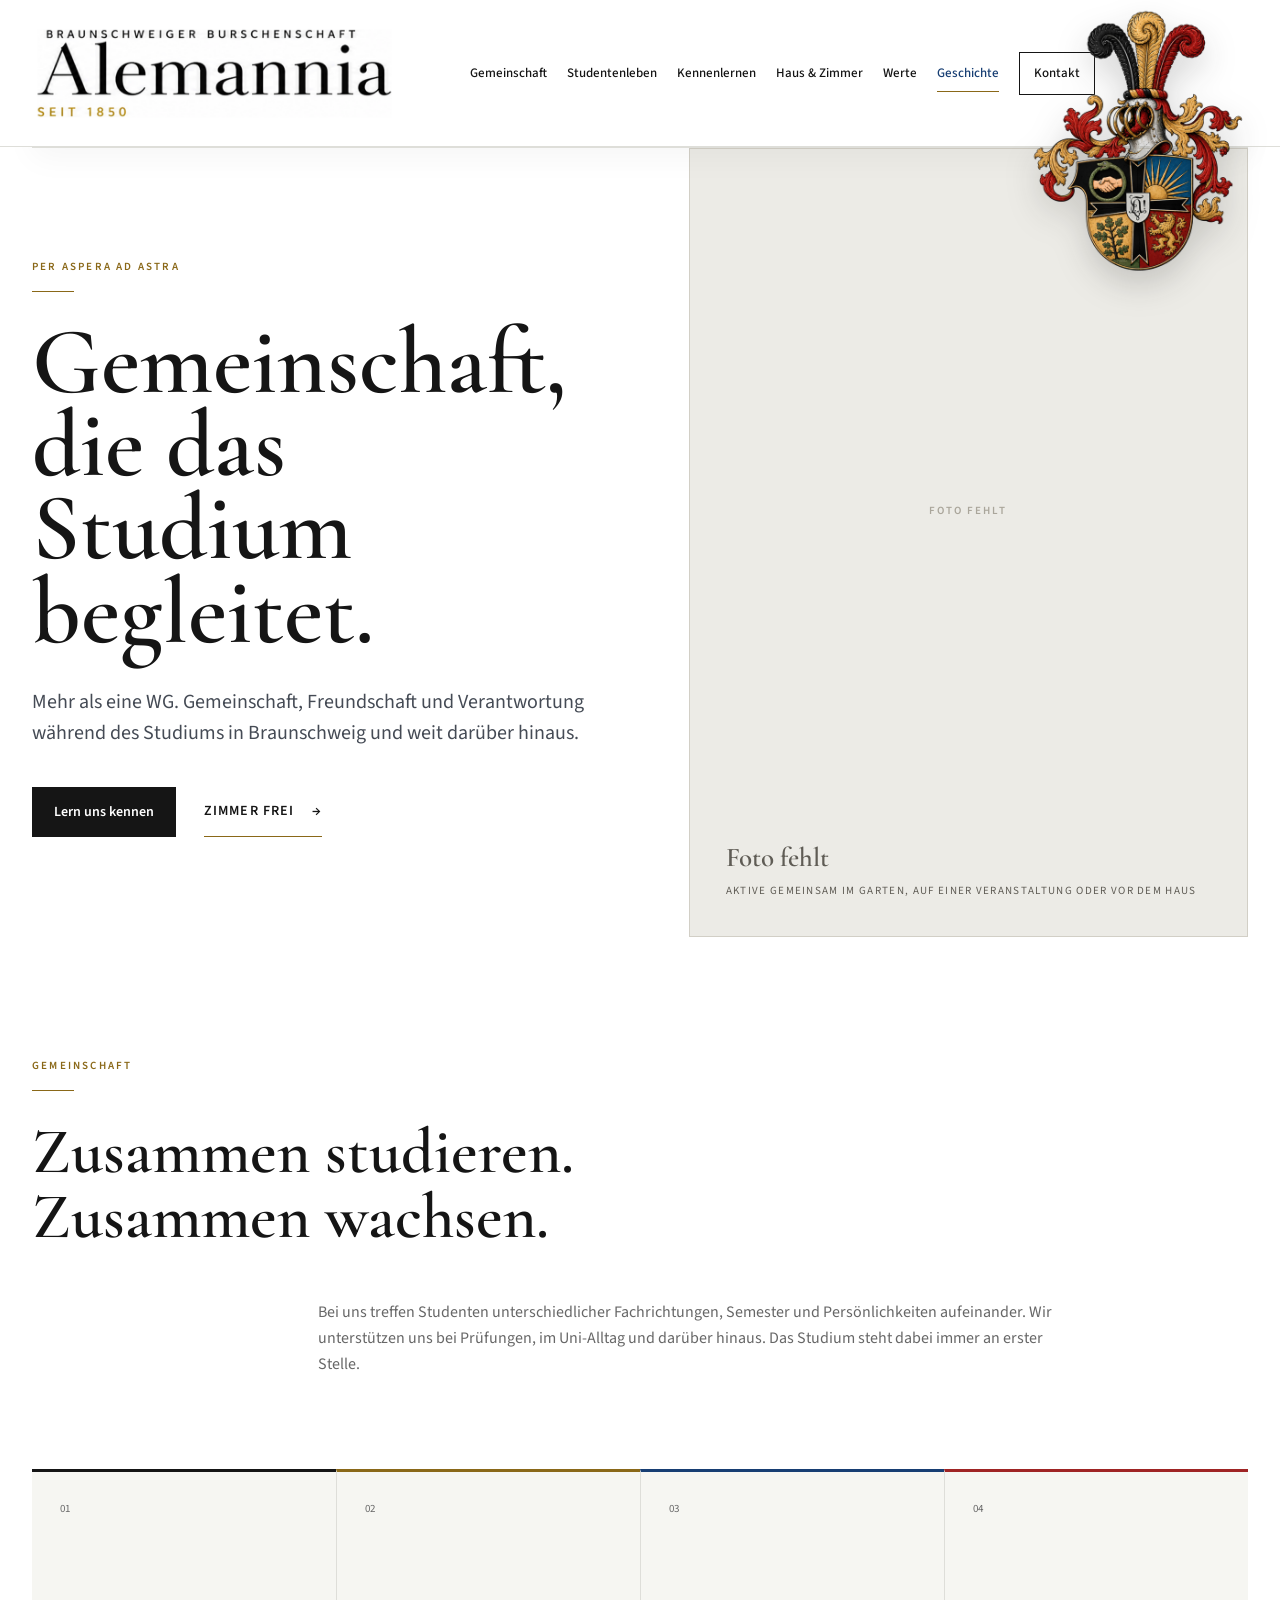
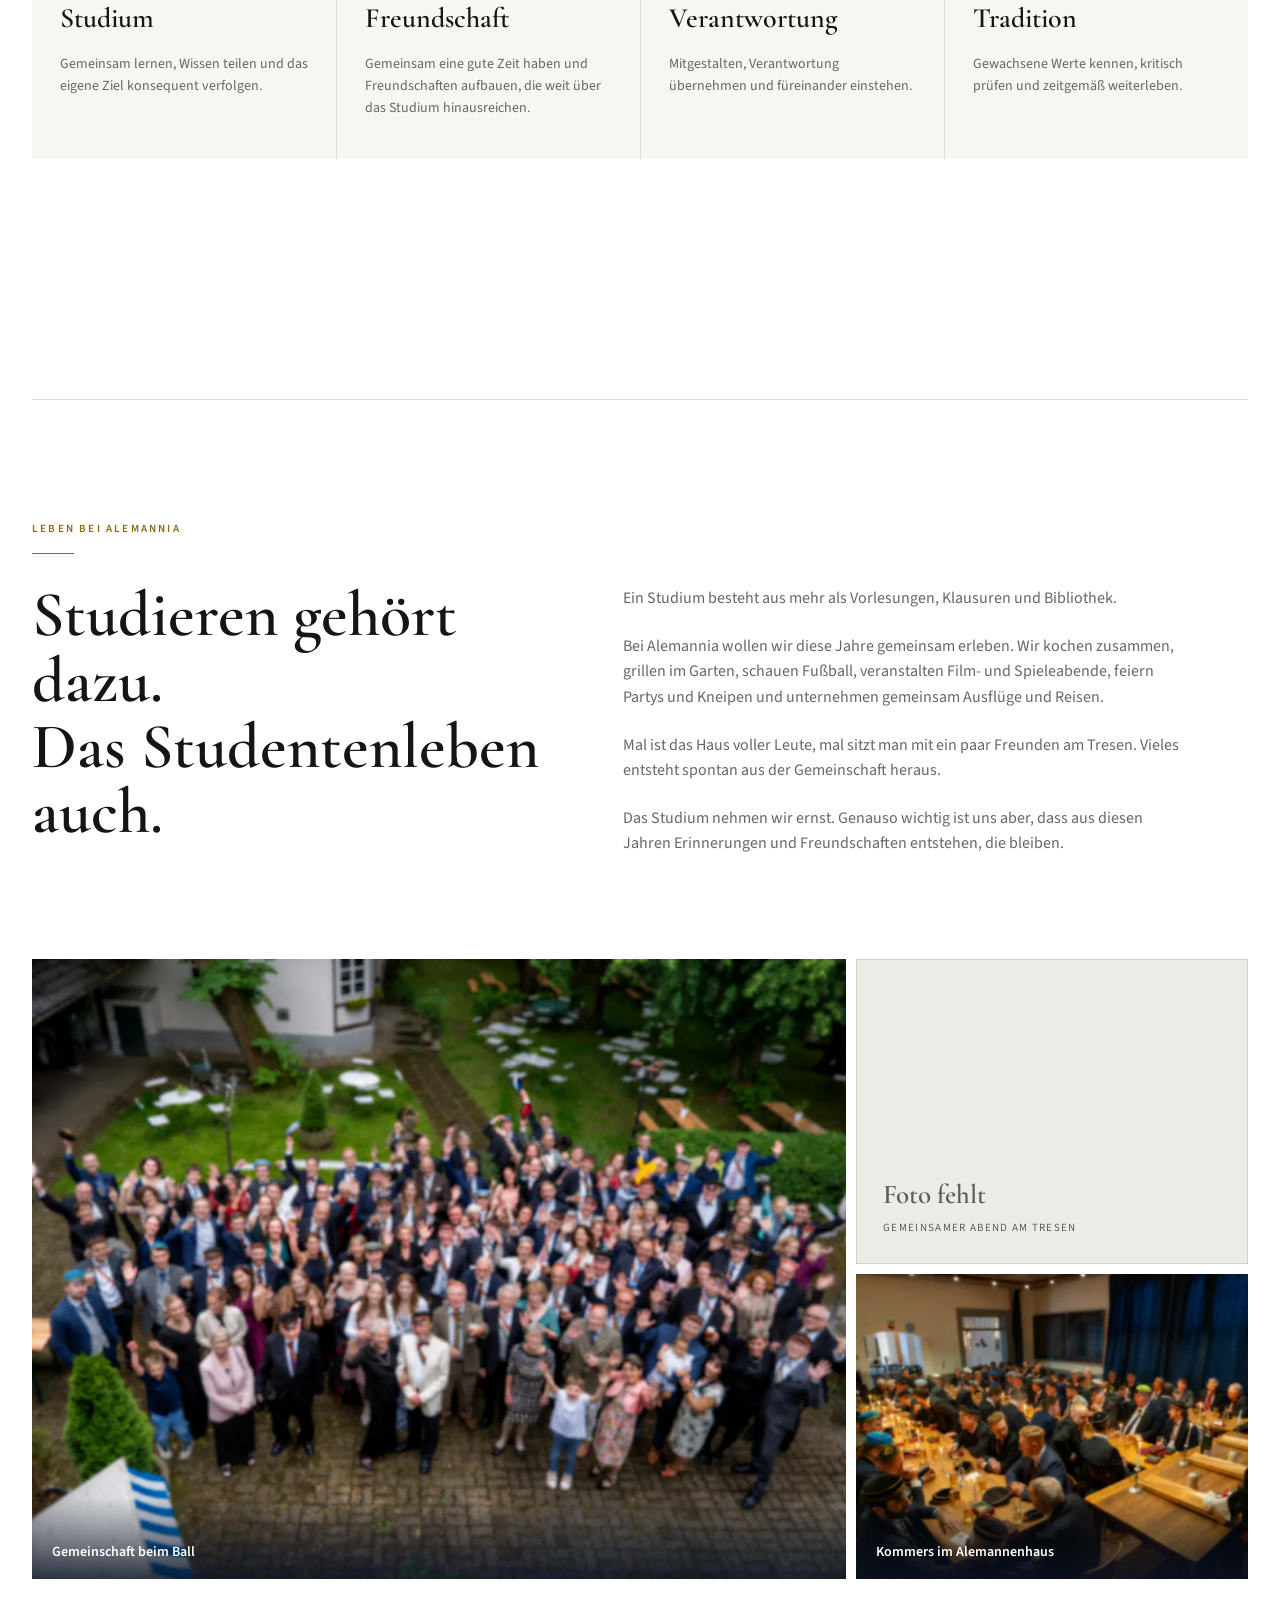
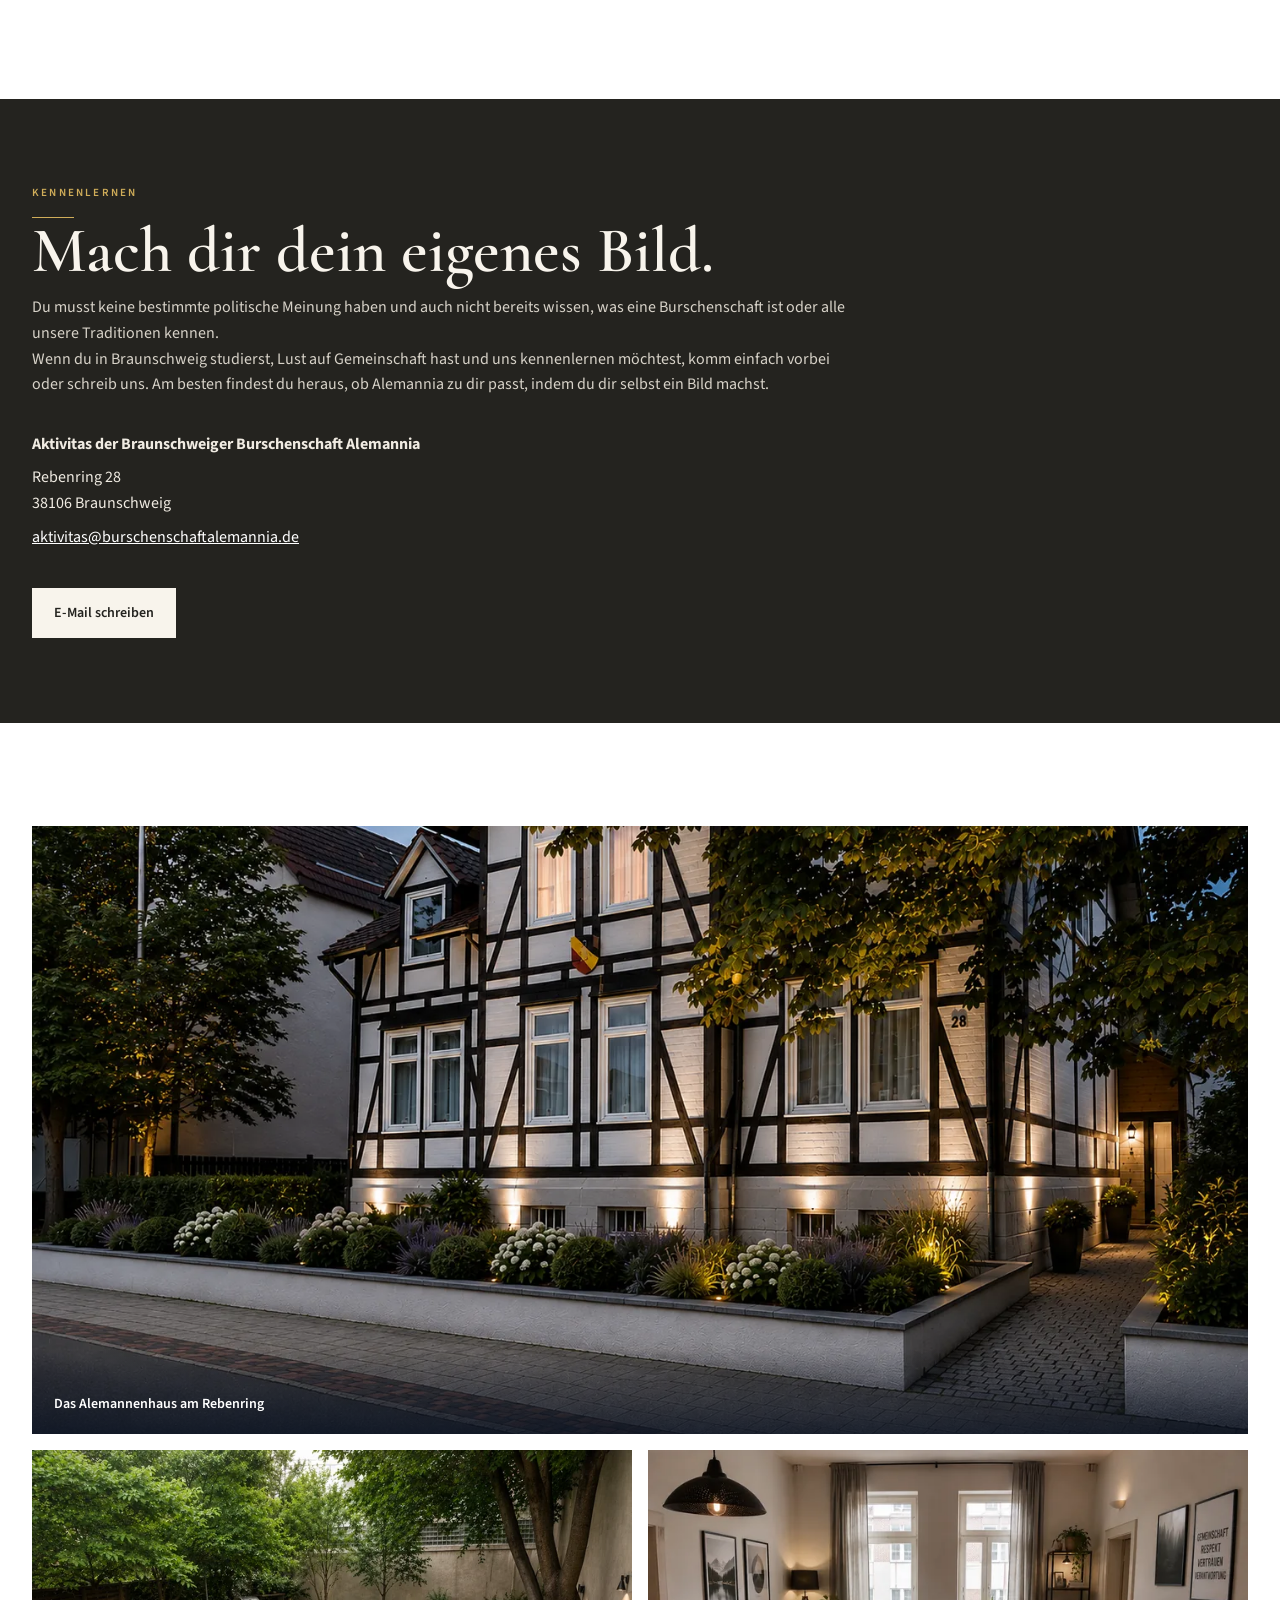
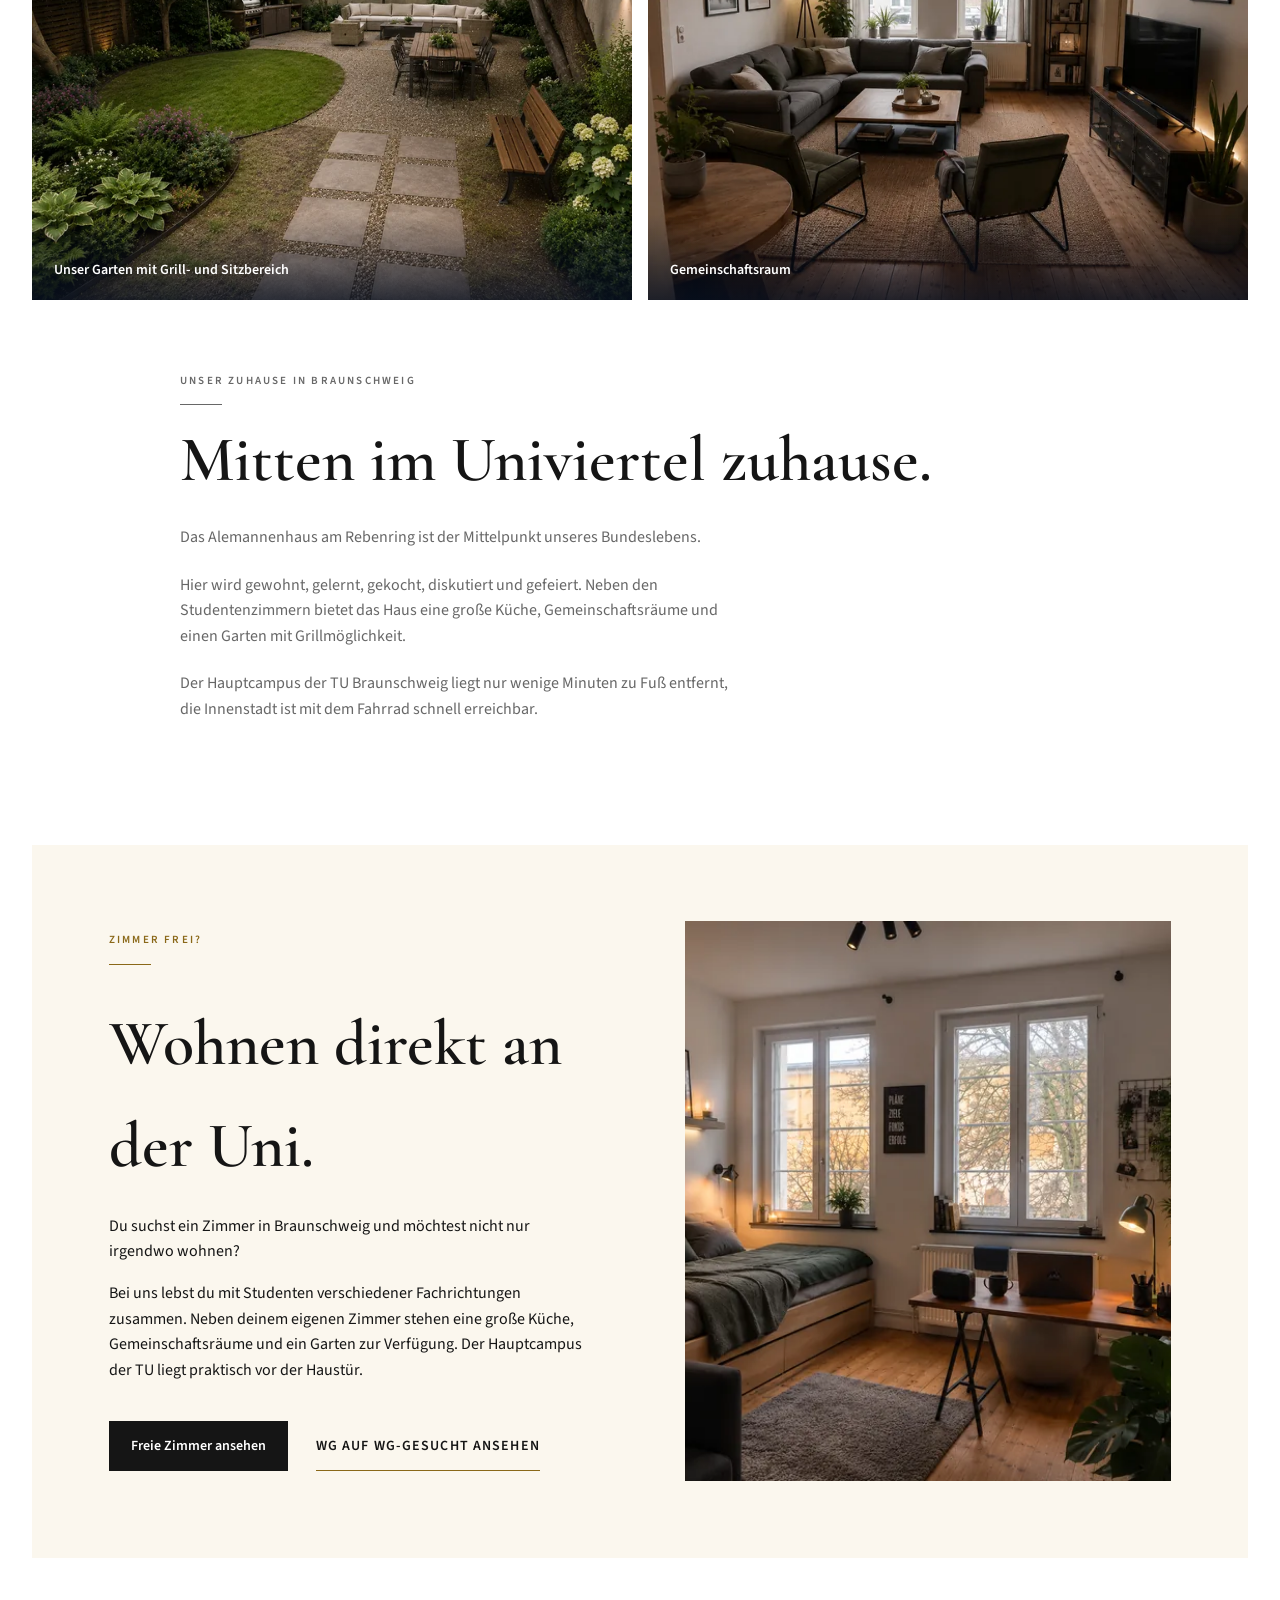
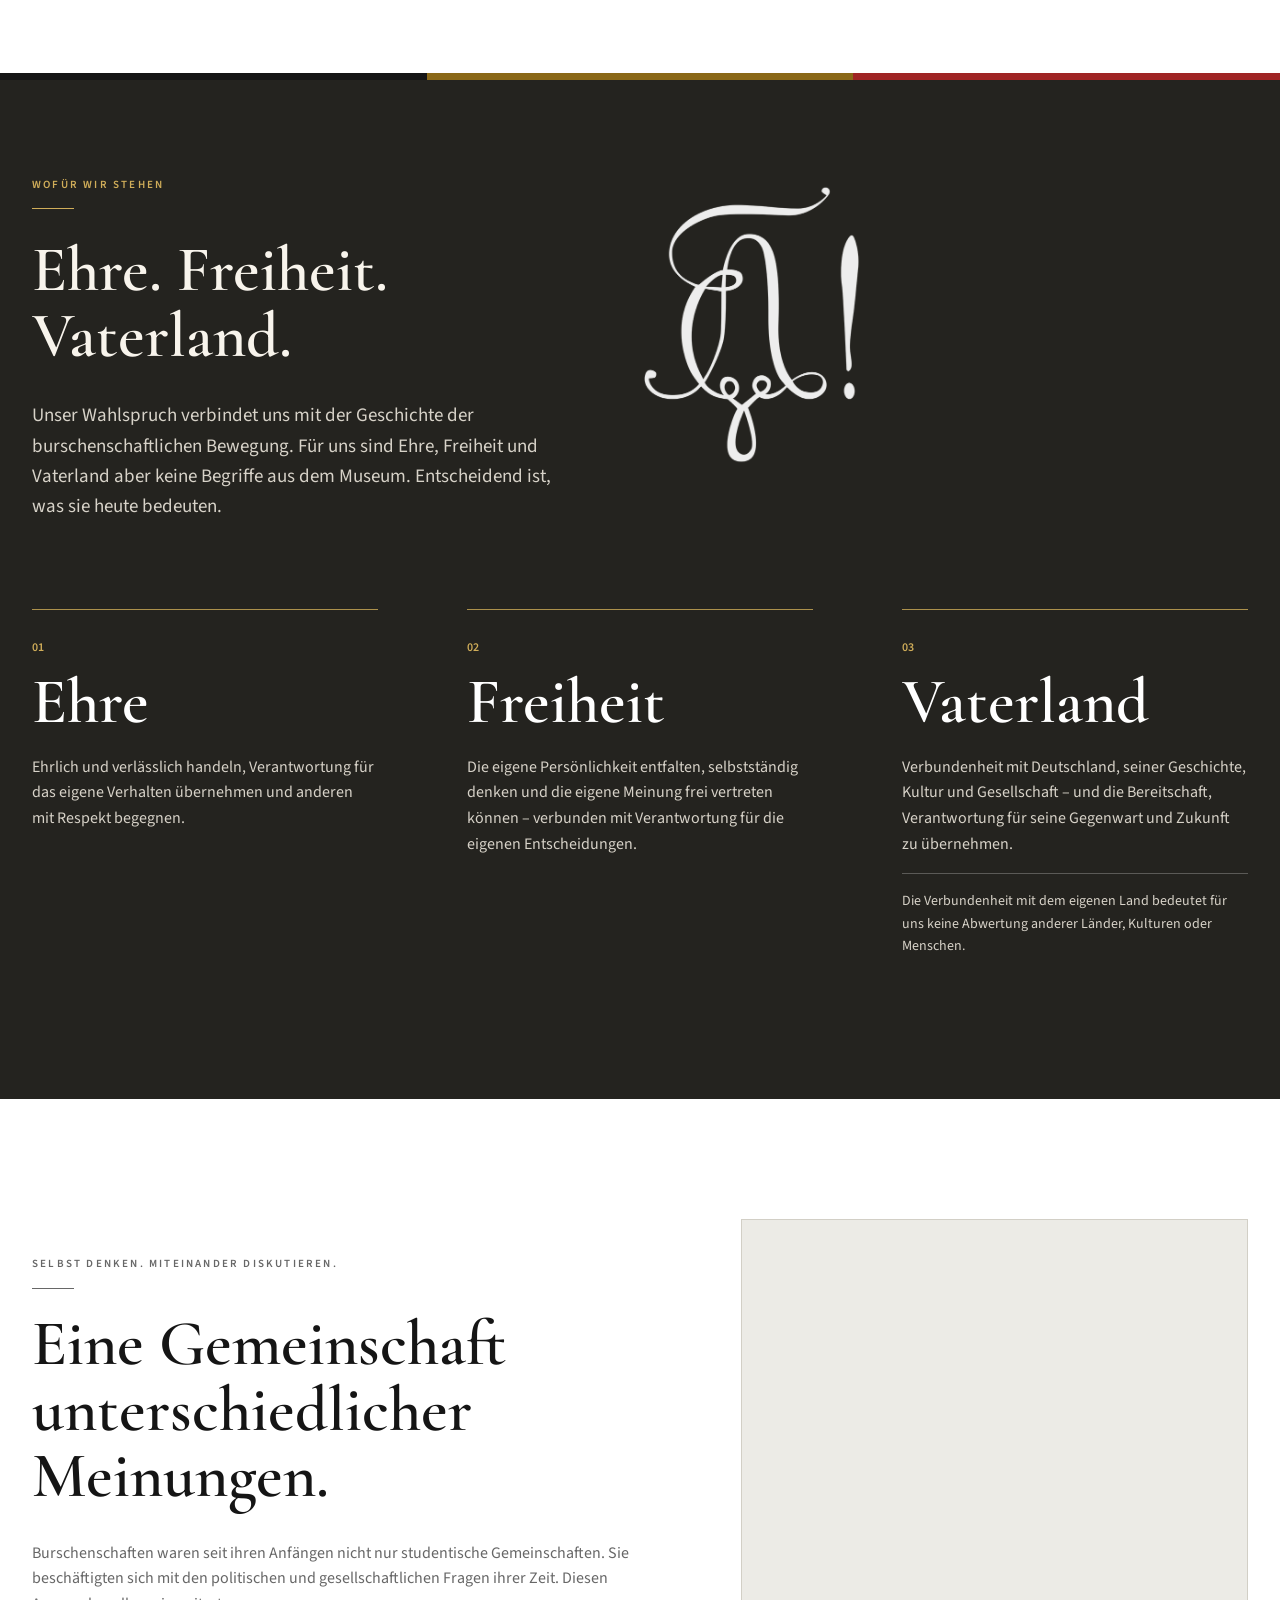
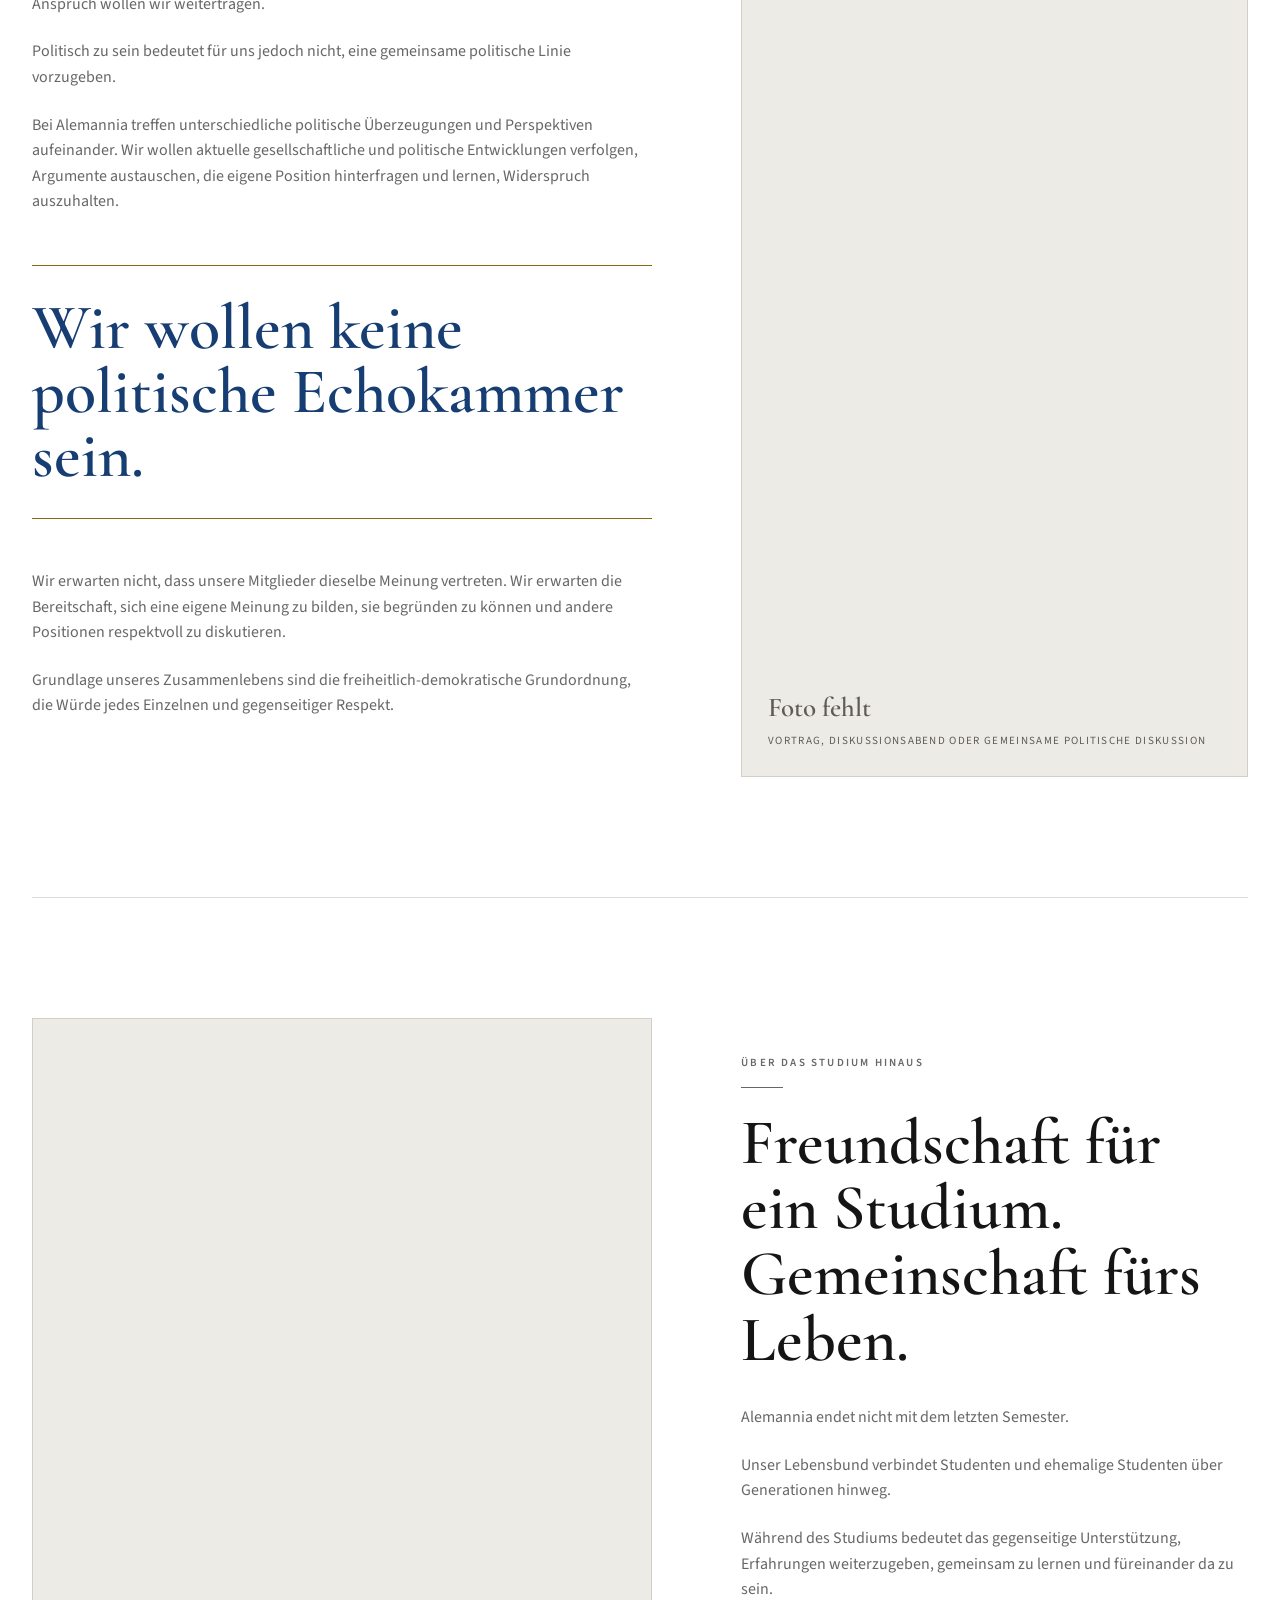
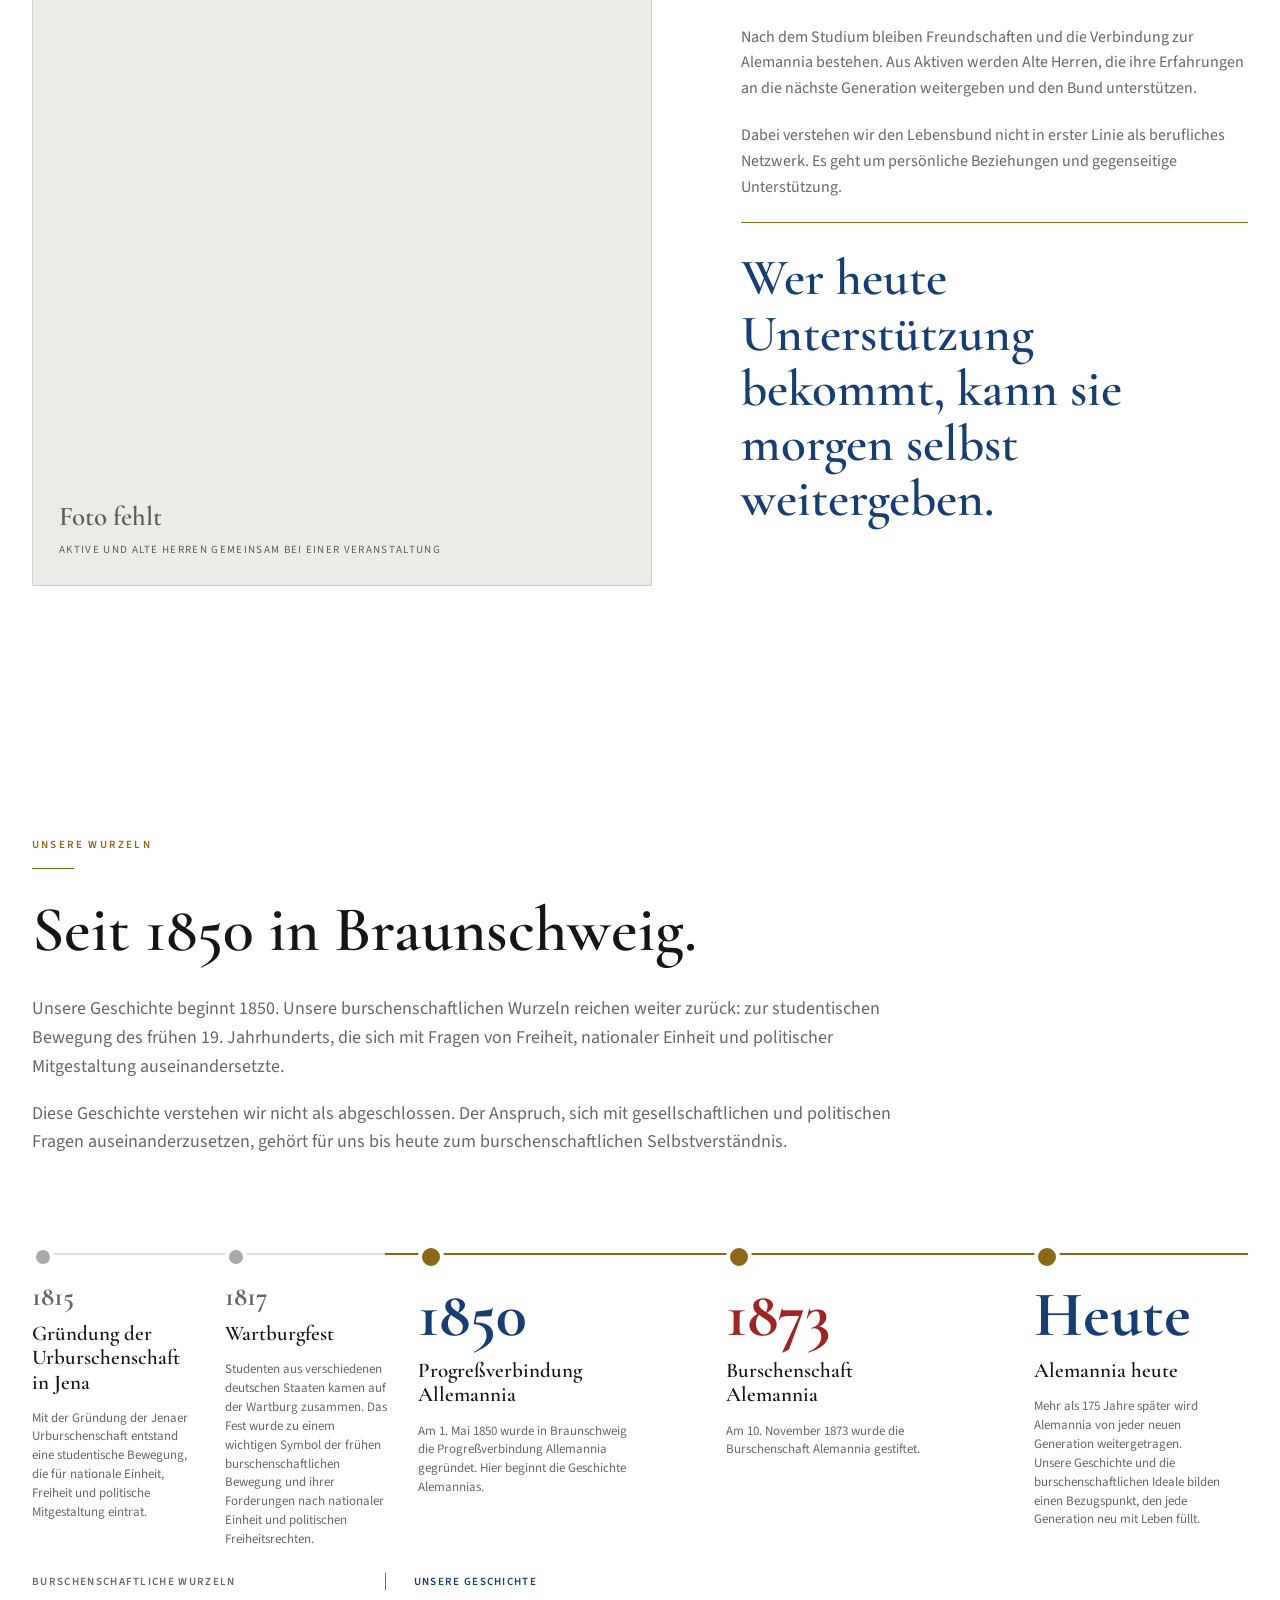
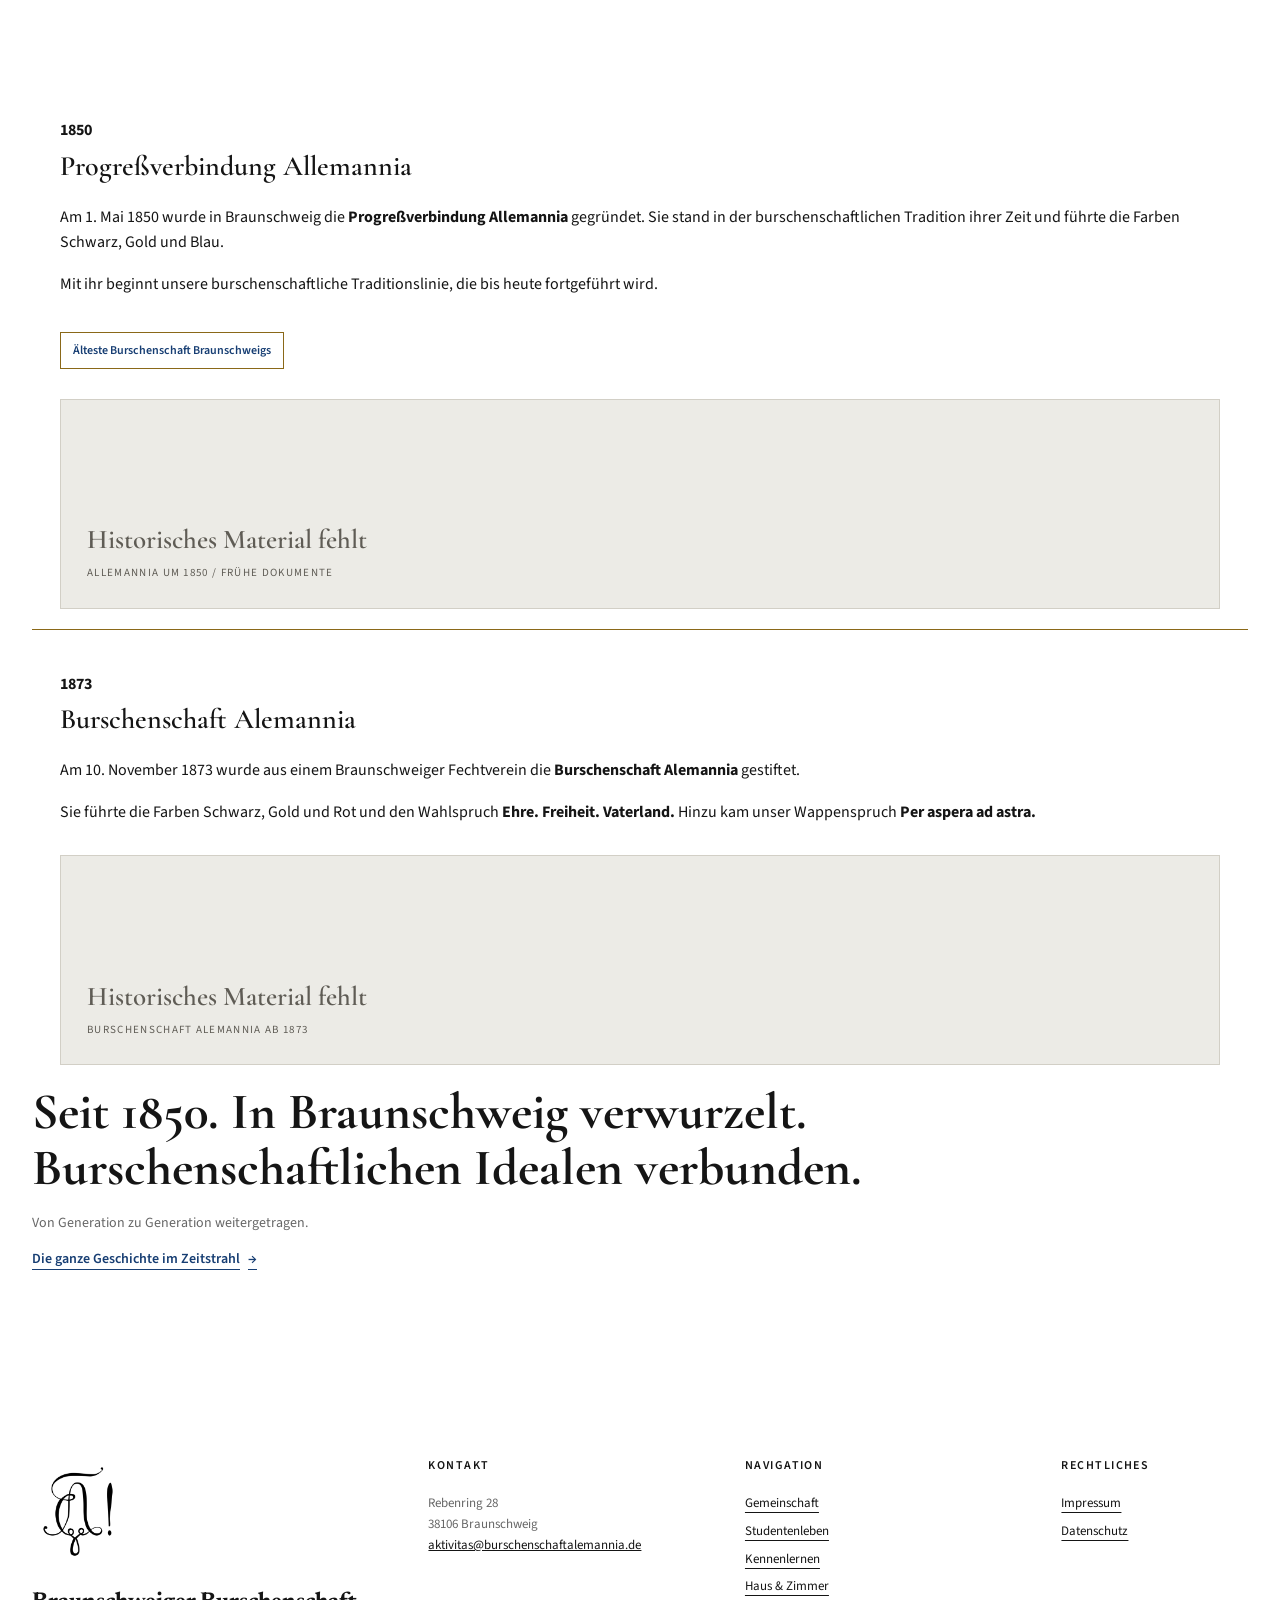
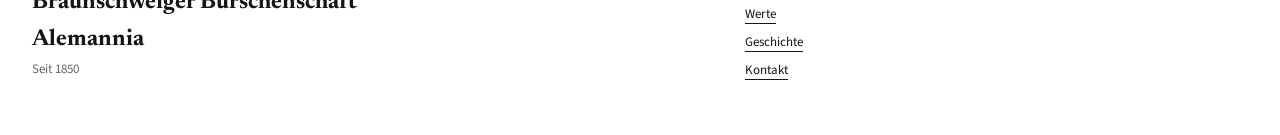
==== index.html @ 8b9e6618 "Move mobile menu clear of crest" ====
<!doctype html>
<html lang="de">
<head>
  <meta charset="UTF-8">
  <meta name="viewport" content="width=device-width, initial-scale=1.0">
  <meta name="description" content="Braunschweiger Burschenschaft Alemannia: Gemeinschaft, Studium und Tradition seit 1850.">
  <title>Braunschweiger Burschenschaft Alemannia</title>
  <link rel="icon" type="image/png" sizes="64x64" href="favicon.png">
  <link rel="apple-touch-icon" sizes="180x180" href="apple-touch-icon.png">
  <link rel="preconnect" href="https://fonts.googleapis.com">
  <link rel="preconnect" href="https://fonts.gstatic.com" crossorigin>
  <link href="https://fonts.googleapis.com/css2?family=Cormorant+Garamond:wght@500;600&family=Newsreader:opsz,wght@6..72,500;6..72,600&family=Source+Sans+3:wght@400;500;600&display=swap" rel="stylesheet">
  <link rel="stylesheet" href="styles.css?v=20260827-4">
  <style>
    .brand { display: block; width: 365px; }
    .brand-wordmark { width: 100%; height: auto; }
    .header-crest { width: 220.8px; height: 268.8px; }
    .community-section .lead-columns { grid-template-columns: minmax(0, 760px); }
    .photo-grid { grid-template-rows: repeat(2, 305px); gap: 10px; }
    .photo-grid .media-large { min-height: 620px; }
    .photo-grid > :not(.media-large) { min-height: 305px; }
    .values-section { position: relative; padding-block: clamp(88px, 8vw, 126px) clamp(84px, 10vw, 150px); color: #f8f4ec; background: var(--charcoal); border-top: 0; }
    .values-section::before { position: absolute; top: 0; right: 0; left: 0; height: 7px; background: linear-gradient(90deg, var(--ink) 0 33.333%, var(--gold) 33.333% 66.666%, var(--red) 66.666% 100%); content: ""; }
    .values-section .section-heading { position: relative; padding-right: min(32vw, 350px); }
    .values-section .eyebrow, .values-section .value-columns span { color: #d0ad59; }
    .values-section .section-intro, .values-section .value-columns p { color: var(--warm-muted); }
    .values-zirkel { position: absolute; top: -24px; right: 18px; width: min(25vw, 285px); height: auto; max-height: none; object-fit: contain; filter: invert(1); opacity: .92; }
    .value-columns { gap: clamp(50px, 7vw, 96px); margin-top: 86px; }
    .value-columns article { padding-top: 28px; border-top: 1px solid rgba(211, 176, 89, .78); }
    .value-columns span { display: block; margin-bottom: 15px; color: var(--gold); font-size: 12px; font-weight: 600; }
    .value-columns h3 { margin-bottom: 22px; color: #fff; font-size: clamp(46px, 5vw, 70px); line-height: .95; }
    .values-section .fine-print { border-top-color: rgba(255, 255, 255, .25); }
    .discussion-section, .bond-section { align-items: stretch; gap: clamp(48px, 7vw, 100px); }
    .discussion-section .split-copy, .bond-section .split-copy { padding-block: 36px; }
    .discussion-section blockquote { margin: 50px 0; padding: 30px 0; border-block: 1px solid var(--gold); color: var(--blue); font-family: "Cormorant Garamond", serif; font-size: clamp(44px, 5vw, 72px); font-weight: 600; line-height: 1; }
    .discussion-section .portrait-media, .bond-section .portrait-media { min-height: 760px; }
    .highlight-line { margin-top: 42px; padding-top: 28px; border-top: 1px solid var(--gold); color: var(--blue) !important; font-family: "Cormorant Garamond", serif; font-size: clamp(34px, 4vw, 52px); font-weight: 600; line-height: 1.08; }
    .history-section { display: block; }
    .history-intro { max-width: 860px; color: var(--muted); font-size: 18px; }
    .history-milestones { position: relative; display: grid; grid-template-columns: .72fr .72fr 1.15fr 1.15fr .8fr; margin: 84px 0 70px; padding: 0; list-style: none; }
    .history-milestones::before { position: absolute; top: 12px; right: 0; left: 0; height: 2px; background: linear-gradient(90deg, var(--line) 0 29%, var(--gold) 29% 100%); content: ""; }
    .history-milestones li { position: relative; padding: 42px 28px 0 0; }
    .history-milestones li::before { position: absolute; z-index: 1; top: 5px; left: 0; width: 14px; height: 14px; border: 4px solid var(--paper); border-radius: 50%; background: #aaa; content: ""; }
    .history-milestones li:nth-child(n+3)::before { top: 3px; width: 18px; height: 18px; background: var(--gold); }
    .history-milestones strong, .history-milestones span, .history-milestones small { display: block; }
    .history-milestones strong { color: var(--muted); font-family: "Cormorant Garamond", serif; font-size: 27px; line-height: 1; }
    .history-milestones li:nth-child(n+3) strong { color: var(--blue); font-size: clamp(44px, 5vw, 64px); }
    .history-milestones li:nth-child(4) strong { color: var(--red); }
    .history-milestones span { max-width: 210px; margin-top: 12px; font-family: "Cormorant Garamond", serif; font-size: 21px; font-weight: 600; line-height: 1.15; }
    .history-milestones small { max-width: 210px; margin-top: 14px; color: var(--muted); font-size: 13px; line-height: 1.45; }
    .history-era-labels { display: grid; grid-template-columns: 29% 71%; margin: -46px 0 86px; color: var(--muted); font-size: 11px; font-weight: 600; letter-spacing: .12em; text-transform: uppercase; }
    .history-era-labels span:last-child { padding-left: 28px; color: var(--blue); border-left: 1px solid var(--gold); }
    .history-pair { grid-template-columns: minmax(0, 1fr); gap: 90px; margin-top: 34px; background: transparent; border: 0; }
    .history-pair article { padding: 42px 28px 20px; background: transparent; }
    .history-pair article + article { border-top: 1px solid var(--gold); }
    .history-badge { display: inline-block; margin: 18px 0 0; padding: 8px 12px; color: var(--blue); border: 1px solid var(--gold); font-size: 12px; font-weight: 600; }
    .history-closing strong, .history-closing small { display: block; }
    .history-closing strong { max-width: 980px; font-family: "Cormorant Garamond", serif; font-size: clamp(34px, 4vw, 56px); line-height: 1.08; }
    .history-closing small { margin-top: 16px; color: var(--muted); font-size: 14px; }
    .house-section { display: block; padding: clamp(64px, 8vw, 120px) max(32px, calc((100% - 1240px) / 2)) clamp(96px, 9vw, 140px); background: var(--paper); }
    .house-gallery { display: grid; grid-template-columns: repeat(2, minmax(0, 1fr)); gap: 16px; max-width: 1240px; margin: 0 auto 72px; }
    .house-photo { position: relative; aspect-ratio: 4 / 3; overflow: hidden; background: var(--charcoal); }
    .house-photo:first-child { grid-column: 1 / -1; aspect-ratio: 2 / 1; }
    .house-photo img { position: absolute; inset: 0; width: 100%; height: 100%; object-fit: cover; object-position: center; transition: transform .6s ease; }
    .house-photo:hover img { transform: scale(1.02); }
    .house-photo figcaption { position: absolute; right: 0; bottom: 0; left: 0; padding: 44px 22px 18px; background: linear-gradient(transparent, rgba(9, 18, 34, .78)); color: #fff; font-family: "Source Sans 3", sans-serif; font-size: 14px; font-weight: 600; }
    .house-copy { max-width: 920px; margin: 0 auto; padding: 0; }
    .room-offer { display: grid; grid-template-columns: 1fr 1fr; gap: clamp(42px, 7vw, 96px); align-items: center; max-width: 1240px; margin: 100px auto 0; padding: clamp(38px, 6vw, 80px); background: #fbf7ee; }
    .room-offer-copy h3 { font-size: clamp(46px, 5vw, 70px); }
    .room-offer-photo { position: relative; min-height: 560px; overflow: hidden; }
    .room-offer-photo img { position: absolute; inset: 0; width: 100%; height: 100%; object-fit: cover; }
    .event-photo { position: relative; min-height: 280px; overflow: hidden; background: var(--charcoal); }
    .event-photo img { position: absolute; inset: 0; width: 100%; height: 100%; object-fit: cover; object-position: center; }
    .event-photo figcaption { position: absolute; right: 0; bottom: 0; left: 0; padding: 44px 20px 16px; background: linear-gradient(transparent, rgba(9, 18, 34, .82)); color: #fff; font-size: 14px; font-weight: 600; }
    .contact-section { grid-template-columns: minmax(0, 820px); }
    .footer-brand img { width: 92px; height: auto; margin-bottom: 18px; object-fit: contain; }
    @media (min-width: 901px) {
      .photo-grid > * { min-height: 0; }
    }
    @media (min-width: 1081px) {
      body { padding-top: 148px; }
      main > section { scroll-margin-top: 168px; }
      .site-header { grid-template-columns: minmax(390px, .9fr) auto 228px; gap: 48px; min-height: 148px; }
      #navigation { gap: 20px; }
      #navigation a { font-size: 13px; }
      #navigation .nav-contact { padding-inline: 14px; }
      .brand { padding-block: 18px; }
      .hero { min-height: min(790px, calc(100vh - 148px)); }
    }
    @media (max-width: 1080px) {
      .brand { width: 290px; }
      .header-crest { width: 177.6px; height: 216px; }
      #navigation { gap: 12px; }
      #navigation a { font-size: 11px; }
      #navigation .nav-contact { padding-inline: 8px; }
    }
    @media (max-width: 900px) {
      .brand { width: 190px; }
      .header-crest { width: 115.2px; height: 148.8px; }
      .values-section .section-heading { padding-right: 0; }
      .values-zirkel { position: static; width: min(70vw, 300px); height: auto; margin: 50px auto 0; }
      .value-columns { gap: 44px; margin-top: 66px; }
      .discussion-section .portrait-media, .bond-section .portrait-media { min-height: 520px; }
      .history-milestones { grid-template-columns: 1fr; gap: 0; margin-block: 56px 28px; padding-left: 30px; }
      .history-milestones::before { top: 0; right: auto; bottom: 0; left: 7px; width: 2px; height: auto; background: linear-gradient(var(--line) 0 37%, var(--gold) 37% 100%); }
      .history-milestones li { padding: 0 0 42px 20px; }
      .history-milestones li::before, .history-milestones li:nth-child(n+3)::before { top: 5px; left: -30px; }
      .history-milestones li:nth-child(n+3) strong { font-size: 48px; }
      .history-milestones span, .history-milestones small { max-width: 560px; }
      .history-era-labels { display: none; }
      .history-closing { min-width: 0; overflow-wrap: anywhere; }
      .history-pair { gap: 64px; }
      .house-section { padding-inline: 18px; }
      .house-gallery { margin-bottom: 56px; }
      .room-offer { grid-template-columns: 1fr; }
      .room-offer-photo { min-height: 460px; }
    }
    @media (max-width: 600px) {
      .brand { width: 170px; }
      .header-crest { width: 88.8px; height: 124.8px; }
      .house-section { width: 100%; padding-inline: 12px; }
      .house-gallery { grid-template-columns: 1fr; gap: 12px; }
      .house-photo, .house-photo:first-child { grid-column: auto; aspect-ratio: 4 / 3; }
      .photo-grid { grid-template-rows: none; }
      .photo-grid .media-large { min-height: 360px; }
      .room-offer { margin-top: 72px; padding: 30px 20px; }
      .room-offer-photo { min-height: 340px; }
    }
  </style>
  <script src="script.js?v=20260826-3" defer></script>
</head>
<body>
  <a class="skip-link" href="#main-content">Zum Inhalt springen</a>
  <header class="site-header">
    <a class="brand" href="#start" aria-label="Zur Startseite">
      <picture><source srcset="assets/wordmark-800.webp" type="image/webp"><img class="brand-wordmark" src="alemannia-wortmarke.png" width="1280" height="390" alt="Braunschweiger Burschenschaft Alemannia, seit 1850"></picture>
    </a>
    <button class="menu-button" type="button" aria-expanded="false" aria-controls="navigation">
      <span></span><span></span><span class="sr-only">Menü öffnen</span>
    </button>
    <nav id="navigation" aria-label="Hauptnavigation">
      <a href="#gemeinschaft">Gemeinschaft</a><a href="#leben">Studentenleben</a><a href="#kontakt">Kennenlernen</a><a href="#haus">Haus &amp; Zimmer</a><a href="#werte">Werte</a><a href="#geschichte">Geschichte</a><a class="nav-contact" href="#kontakt">Kontakt</a>
    </nav>
    <a class="header-crest" href="#geschichte" aria-label="Zur Geschichte der Alemannia"><picture><source srcset="assets/wappen-480.webp" type="image/webp"><img src="wappen-freigestellt.png" width="1174" height="1433" alt="Wappen der Braunschweiger Burschenschaft Alemannia"></picture></a>
  </header>

  <main id="main-content">
    <section class="hero" id="start" aria-labelledby="page-title">
      <div class="hero-copy">
        <p class="eyebrow">Per aspera ad astra</p>
        <h1 id="page-title">Gemeinschaft, die das Studium begleitet.</h1>
        <p class="hero-intro">Mehr als eine WG. Gemeinschaft, Freundschaft und Verantwortung während des Studiums in Braunschweig und weit darüber hinaus.</p>
        <div class="hero-actions">
          <a class="button button-primary" href="#kontakt">Lern uns kennen</a>
          <a class="button button-link" href="#haus">Zimmer frei <span aria-hidden="true">→</span></a>
        </div>
      </div>
      <figure class="media-placeholder hero-media" role="img" aria-label="Platzhalter für ein Foto mehrerer Aktiver"><span>Foto fehlt</span><small>Aktive gemeinsam im Garten, auf einer Veranstaltung oder vor dem Haus</small></figure>
    </section>

    <section class="section community-section" id="gemeinschaft" aria-labelledby="gemeinschaft-title">
      <div class="section-heading"><p class="eyebrow">Gemeinschaft</p><h2 id="gemeinschaft-title">Zusammen studieren.<br>Zusammen wachsen.</h2></div>
      <div class="lead-columns"><p>Bei uns treffen Studenten unterschiedlicher Fachrichtungen, Semester und Persönlichkeiten aufeinander. Wir unterstützen uns bei Prüfungen, im Uni-Alltag und darüber hinaus. Das Studium steht dabei immer an erster Stelle.</p></div>
      <div class="principles" role="list" aria-label="Was unsere Gemeinschaft ausmacht">
        <article role="listitem"><span>01</span><h3>Studium</h3><p>Gemeinsam lernen, Wissen teilen und das eigene Ziel konsequent verfolgen.</p></article>
        <article role="listitem"><span>02</span><h3>Freundschaft</h3><p>Gemeinsam eine gute Zeit haben und Freundschaften aufbauen, die weit über das Studium hinausreichen.</p></article>
        <article role="listitem"><span>03</span><h3>Verantwortung</h3><p>Mitgestalten, Verantwortung übernehmen und füreinander einstehen.</p></article>
        <article role="listitem"><span>04</span><h3>Tradition</h3><p>Gewachsene Werte kennen, kritisch prüfen und zeitgemäß weiterleben.</p></article>
      </div>
    </section>

    <section class="section life-section" id="leben" aria-labelledby="leben-title">
      <div class="section-heading"><p class="eyebrow">Leben bei Alemannia</p><h2 id="leben-title">Studieren gehört dazu.<br>Das Studentenleben auch.</h2></div>
      <div class="section-text"><p>Ein Studium besteht aus mehr als Vorlesungen, Klausuren und Bibliothek.</p><p>Bei Alemannia wollen wir diese Jahre gemeinsam erleben. Wir kochen zusammen, grillen im Garten, schauen Fußball, veranstalten Film- und Spieleabende, feiern Partys und Kneipen und unternehmen gemeinsam Ausflüge und Reisen.</p><p>Mal ist das Haus voller Leute, mal sitzt man mit ein paar Freunden am Tresen. Vieles entsteht spontan aus der Gemeinschaft heraus.</p><p>Das Studium nehmen wir ernst. Genauso wichtig ist uns aber, dass aus diesen Jahren Erinnerungen und Freundschaften entstehen, die bleiben.</p></div>
      <div class="photo-grid"><figure class="event-photo media-large"><picture><source srcset="assets/ball-720.webp 720w, assets/ball-1440.webp 1440w" sizes="(max-width: 900px) calc(100vw - 36px), 820px" type="image/webp"><img src="Ball.png" width="1536" height="1024" loading="lazy" decoding="async" alt="Festlich gekleidete Mitglieder, Familien und Gäste gemeinsam im Garten"></picture><figcaption>Gemeinschaft beim Ball</figcaption></figure><figure class="media-placeholder" role="img" aria-label="Platzhalter für einen gemeinsamen Abend am Tresen"><span>Foto fehlt</span><small>Gemeinsamer Abend am Tresen</small></figure><figure class="event-photo"><picture><source srcset="assets/kommerz-720.webp 720w, assets/kommerz-1440.webp 1440w" sizes="(max-width: 900px) calc(100vw - 36px), 400px" type="image/webp"><img src="Kommerz.png" width="1534" height="1025" loading="lazy" decoding="async" alt="Teilnehmer eines Kommerses an langen, festlich gedeckten Tafeln"></picture><figcaption>Kommers im Alemannenhaus</figcaption></figure></div>
    </section>

    <section class="section contact-section" id="kontakt" aria-labelledby="kontakt-title">
      <div class="contact-copy"><p class="eyebrow">Kennenlernen</p><h2 id="kontakt-title">Mach dir dein eigenes Bild.</h2><p>Du musst keine bestimmte politische Meinung haben und auch nicht bereits wissen, was eine Burschenschaft ist oder alle unsere Traditionen kennen.</p><p>Wenn du in Braunschweig studierst, Lust auf Gemeinschaft hast und uns kennenlernen möchtest, komm einfach vorbei oder schreib uns. Am besten findest du heraus, ob Alemannia zu dir passt, indem du dir selbst ein Bild machst.</p><div class="contact-address"><strong>Aktivitas der Braunschweiger Burschenschaft Alemannia</strong><address>Rebenring 28<br>38106 Braunschweig</address><a href="mailto:aktivitas@burschenschaftalemannia.de">aktivitas@burschenschaftalemannia.de</a></div><div class="button-row"><a class="button button-light" href="mailto:aktivitas@burschenschaftalemannia.de">E-Mail schreiben</a></div></div>
    </section>

    <section class="section house-section" id="haus" aria-labelledby="haus-title">
      <div class="house-gallery">
        <figure class="house-photo"><picture><source srcset="assets/hausfront-720.webp 720w, assets/hausfront-1440.webp 1440w" sizes="(max-width: 900px) calc(100vw - 36px), 1240px" type="image/webp"><img src="Hausfront.png" width="1537" height="1023" loading="lazy" decoding="async" alt="Das beleuchtete Alemannenhaus am Rebenring in der Abenddämmerung"></picture><figcaption>Das Alemannenhaus am Rebenring</figcaption></figure>
        <figure class="house-photo"><picture><source srcset="assets/garten-720.webp 720w, assets/garten-1440.webp 1440w" sizes="(max-width: 600px) calc(100vw - 24px), 610px" type="image/webp"><img src="garten.png" width="1448" height="1086" loading="lazy" decoding="async" alt="Der begrünte Garten des Alemannenhauses mit Sitzgruppe, Esstisch und Grill"></picture><figcaption>Unser Garten mit Grill- und Sitzbereich</figcaption></figure>
        <figure class="house-photo"><picture><source srcset="assets/gemeinschaftszimmer-720.webp 720w, assets/gemeinschaftszimmer-1440.webp 1440w" sizes="(max-width: 600px) calc(100vw - 24px), 610px" type="image/webp"><img src="gemeinschaftszimmer.png" width="1445" height="1088" loading="lazy" decoding="async" alt="Der helle Gemeinschaftsraum im Alemannenhaus mit Sofas und großem Esstisch"></picture><figcaption>Gemeinschaftsraum</figcaption></figure>
      </div>
      <div class="house-copy"><p class="eyebrow">Unser Zuhause in Braunschweig</p><h2 id="haus-title">Mitten im Univiertel zuhause.</h2><p>Das Alemannenhaus am Rebenring ist der Mittelpunkt unseres Bundeslebens.</p><p>Hier wird gewohnt, gelernt, gekocht, diskutiert und gefeiert. Neben den Studentenzimmern bietet das Haus eine große Küche, Gemeinschaftsräume und einen Garten mit Grillmöglichkeit.</p><p>Der Hauptcampus der TU Braunschweig liegt nur wenige Minuten zu Fuß entfernt, die Innenstadt ist mit dem Fahrrad schnell erreichbar.</p></div>
      <div class="room-offer"><div class="room-offer-copy"><p class="eyebrow">Zimmer frei?</p><h3>Wohnen direkt an der Uni.</h3><p>Du suchst ein Zimmer in Braunschweig und möchtest nicht nur irgendwo wohnen?</p><p>Bei uns lebst du mit Studenten verschiedener Fachrichtungen zusammen. Neben deinem eigenen Zimmer stehen eine große Küche, Gemeinschaftsräume und ein Garten zur Verfügung. Der Hauptcampus der TU liegt praktisch vor der Haustür.</p><div class="button-row"><a class="button button-primary" href="mailto:aktivitas@burschenschaftalemannia.de?subject=Freies%20Zimmer">Freie Zimmer ansehen</a><a class="button button-link" href="https://www.wg-gesucht.de/wg-zimmer-in-Braunschweig-Univiertel.6372466.html">WG auf WG-Gesucht ansehen</a></div></div><figure class="room-offer-photo"><picture><source srcset="assets/zimmer-720.webp 720w, assets/zimmer-1440.webp 1440w" sizes="(max-width: 900px) calc(100vw - 76px), 610px" type="image/webp"><img src="zimmer1.png" width="1448" height="1086" loading="lazy" decoding="async" alt="Helles möbliertes Studentenzimmer mit Bett, Schreibtisch und Kleiderschrank"></picture></figure></div>
    </section>

    <section class="section values-section" id="werte" aria-labelledby="werte-title">
      <div class="section-heading"><p class="eyebrow">Wofür wir stehen</p><h2 id="werte-title">Ehre. Freiheit. Vaterland.</h2><p class="section-intro">Unser Wahlspruch verbindet uns mit der Geschichte der burschenschaftlichen Bewegung. Für uns sind Ehre, Freiheit und Vaterland aber keine Begriffe aus dem Museum. Entscheidend ist, was sie heute bedeuten.</p><picture><source srcset="assets/zirkel-620.webp" type="image/webp"><img class="values-zirkel" src="Zirkel_alt_klein.png" width="1000" height="1211" loading="lazy" decoding="async" alt="Originaler Zirkel der Alemannia"></picture></div>
      <div class="value-columns"><article><span>01</span><h3>Ehre</h3><p>Ehrlich und verlässlich handeln, Verantwortung für das eigene Verhalten übernehmen und anderen mit Respekt begegnen.</p></article><article><span>02</span><h3>Freiheit</h3><p>Die eigene Persönlichkeit entfalten, selbstständig denken und die eigene Meinung frei vertreten können – verbunden mit Verantwortung für die eigenen Entscheidungen.</p></article><article><span>03</span><h3>Vaterland</h3><p>Verbundenheit mit Deutschland, seiner Geschichte, Kultur und Gesellschaft – und die Bereitschaft, Verantwortung für seine Gegenwart und Zukunft zu übernehmen.</p><p class="fine-print">Die Verbundenheit mit dem eigenen Land bedeutet für uns keine Abwertung anderer Länder, Kulturen oder Menschen.</p></article></div>
    </section>

    <section class="section split-section discussion-section" id="diskussion" aria-labelledby="diskussion-title">
      <div class="split-copy"><p class="eyebrow">Selbst denken. Miteinander diskutieren.</p><h2 id="diskussion-title">Eine Gemeinschaft unterschiedlicher Meinungen.</h2><p>Burschenschaften waren seit ihren Anfängen nicht nur studentische Gemeinschaften. Sie beschäftigten sich mit den politischen und gesellschaftlichen Fragen ihrer Zeit. Diesen Anspruch wollen wir weitertragen.</p><p>Politisch zu sein bedeutet für uns jedoch nicht, eine gemeinsame politische Linie vorzugeben.</p><p>Bei Alemannia treffen unterschiedliche politische Überzeugungen und Perspektiven aufeinander. Wir wollen aktuelle gesellschaftliche und politische Entwicklungen verfolgen, Argumente austauschen, die eigene Position hinterfragen und lernen, Widerspruch auszuhalten.</p><blockquote>Wir wollen keine politische Echokammer sein.</blockquote><p>Wir erwarten nicht, dass unsere Mitglieder dieselbe Meinung vertreten. Wir erwarten die Bereitschaft, sich eine eigene Meinung zu bilden, sie begründen zu können und andere Positionen respektvoll zu diskutieren.</p><p>Grundlage unseres Zusammenlebens sind die freiheitlich-demokratische Grundordnung, die Würde jedes Einzelnen und gegenseitiger Respekt.</p></div>
      <figure class="media-placeholder portrait-media" role="img" aria-label="Platzhalter für ein Foto eines politischen Diskussionsabends"><span>Foto fehlt</span><small>Vortrag, Diskussionsabend oder gemeinsame politische Diskussion</small></figure>
    </section>

    <section class="section split-section bond-section" id="lebensbund" aria-labelledby="lebensbund-title">
      <figure class="media-placeholder portrait-media" role="img" aria-label="Platzhalter für ein Foto von Aktiven und Alten Herren"><span>Foto fehlt</span><small>Aktive und Alte Herren gemeinsam bei einer Veranstaltung</small></figure>
      <div class="split-copy"><p class="eyebrow">Über das Studium hinaus</p><h2 id="lebensbund-title">Freundschaft für ein Studium. Gemeinschaft fürs Leben.</h2><p>Alemannia endet nicht mit dem letzten Semester.</p><p>Unser Lebensbund verbindet Studenten und ehemalige Studenten über Generationen hinweg.</p><p>Während des Studiums bedeutet das gegenseitige Unterstützung, Erfahrungen weiterzugeben, gemeinsam zu lernen und füreinander da zu sein.</p><p>Nach dem Studium bleiben Freundschaften und die Verbindung zur Alemannia bestehen. Aus Aktiven werden Alte Herren, die ihre Erfahrungen an die nächste Generation weitergeben und den Bund unterstützen.</p><p>Dabei verstehen wir den Lebensbund nicht in erster Linie als berufliches Netzwerk. Es geht um persönliche Beziehungen und gegenseitige Unterstützung.</p><p class="highlight-line">Wer heute Unterstützung bekommt, kann sie morgen selbst weitergeben.</p></div>
    </section>

    <section class="section history-section" id="geschichte" aria-labelledby="geschichte-title">
      <div class="section-heading"><p class="eyebrow">Unsere Wurzeln</p><h2 id="geschichte-title">Seit 1850 in Braunschweig.</h2></div>
      <div class="history-intro"><p>Unsere Geschichte beginnt 1850. Unsere burschenschaftlichen Wurzeln reichen weiter zurück: zur studentischen Bewegung des frühen 19. Jahrhunderts, die sich mit Fragen von Freiheit, nationaler Einheit und politischer Mitgestaltung auseinandersetzte.</p><p>Diese Geschichte verstehen wir nicht als abgeschlossen. Der Anspruch, sich mit gesellschaftlichen und politischen Fragen auseinanderzusetzen, gehört für uns bis heute zum burschenschaftlichen Selbstverständnis.</p></div>
      <ol class="history-milestones" aria-label="Burschenschaftliche Wurzeln und Geschichte der Alemannia"><li><strong>1815</strong><span>Gründung der Urburschenschaft in Jena</span><small>Mit der Gründung der Jenaer Urburschenschaft entstand eine studentische Bewegung, die für nationale Einheit, Freiheit und politische Mitgestaltung eintrat.</small></li><li><strong>1817</strong><span>Wartburgfest</span><small>Studenten aus verschiedenen deutschen Staaten kamen auf der Wartburg zusammen. Das Fest wurde zu einem wichtigen Symbol der frühen burschenschaftlichen Bewegung und ihrer Forderungen nach nationaler Einheit und politischen Freiheitsrechten.</small></li><li><strong>1850</strong><span>Progreßverbindung Allemannia</span><small>Am 1. Mai 1850 wurde in Braunschweig die Progreßverbindung Allemannia gegründet. Hier beginnt die Geschichte Alemannias.</small></li><li><strong>1873</strong><span>Burschenschaft Alemannia</span><small>Am 10. November 1873 wurde die Burschenschaft Alemannia gestiftet.</small></li><li><strong>Heute</strong><span>Alemannia heute</span><small>Mehr als 175 Jahre später wird Alemannia von jeder neuen Generation weitergetragen. Unsere Geschichte und die burschenschaftlichen Ideale bilden einen Bezugspunkt, den jede Generation neu mit Leben füllt.</small></li></ol>
      <div class="history-era-labels" aria-hidden="true"><span>Burschenschaftliche Wurzeln</span><span>Unsere Geschichte</span></div>
      <div class="history-pair">
        <article><strong>1850</strong><h3>Progreßverbindung Allemannia</h3><p>Am 1. Mai 1850 wurde in Braunschweig die <b>Progreßverbindung Allemannia</b> gegründet. Sie stand in der burschenschaftlichen Tradition ihrer Zeit und führte die Farben Schwarz, Gold und Blau.</p><p>Mit ihr beginnt unsere burschenschaftliche Traditionslinie, die bis heute fortgeführt wird.</p><p class="history-badge">Älteste Burschenschaft Braunschweigs</p><figure class="media-placeholder history-media" role="img" aria-label="Platzhalter für historisches Material um 1850"><span>Historisches Material fehlt</span><small>Allemannia um 1850 / frühe Dokumente</small></figure></article>
        <article><strong>1873</strong><h3>Burschenschaft Alemannia</h3><p>Am 10. November 1873 wurde aus einem Braunschweiger Fechtverein die <b>Burschenschaft Alemannia</b> gestiftet.</p><p>Sie führte die Farben Schwarz, Gold und Rot und den Wahlspruch <b>Ehre. Freiheit. Vaterland.</b> Hinzu kam unser Wappenspruch <b>Per aspera ad astra.</b></p><figure class="media-placeholder history-media" role="img" aria-label="Platzhalter für historisches Material ab 1873"><span>Historisches Material fehlt</span><small>Burschenschaft Alemannia ab 1873</small></figure></article>
      </div>
      <div class="history-closing"><strong>Seit 1850. In Braunschweig verwurzelt. Burschenschaftlichen Idealen verbunden.</strong><small>Von Generation zu Generation weitergetragen.</small></div>
      <a class="text-link" href="geschichte.html">Die ganze Geschichte im Zeitstrahl <span aria-hidden="true">→</span></a>
    </section>

  </main>

  <footer>
    <div class="footer-brand"><picture><source srcset="assets/zirkel-620.webp" type="image/webp"><img src="Zirkel_alt_klein.png" width="1000" height="1211" loading="lazy" decoding="async" alt="Originaler Zirkel der Alemannia"></picture><strong>Braunschweiger Burschenschaft Alemannia</strong><span>Seit 1850</span></div>
    <div><h3>Kontakt</h3><address>Rebenring 28<br>38106 Braunschweig</address><a href="mailto:aktivitas@burschenschaftalemannia.de">aktivitas@burschenschaftalemannia.de</a></div>
    <div><h3>Navigation</h3><div class="footer-links"><a href="#gemeinschaft">Gemeinschaft</a><a href="#leben">Studentenleben</a><a href="#kontakt">Kennenlernen</a><a href="#haus">Haus &amp; Zimmer</a><a href="#werte">Werte</a><a href="geschichte.html">Geschichte</a><a href="#kontakt">Kontakt</a></div></div>
    <div><h3>Rechtliches</h3><div class="footer-links"><a href="impressum.html">Impressum</a><a href="datenschutz.html">Datenschutz</a></div></div>
  </footer>
</body>
</html>
---- styles.css ----
:root { color-scheme: light; --ink: #151515; --charcoal: #24231f; --muted: #676767; --warm-muted: #d7d2c8; --line: #deded9; --paper: #fff; --soft: #f6f6f2; --gold: #8a6818; --blue: #173e73; --red: #9f2424; }
* { box-sizing: border-box; }
html { scroll-behavior: smooth; }
body { margin: 0; padding-top: 142px; color: var(--ink); background: var(--paper); font-family: "Source Sans 3", sans-serif; font-size: 16px; line-height: 1.6; }
a { color: inherit; }
img { display: block; max-width: 100%; }
figure { margin: 0; }
.sr-only { position: absolute; width: 1px; height: 1px; overflow: hidden; clip: rect(0, 0, 0, 0); }
.skip-link { position: fixed; z-index: 100; top: 12px; left: 12px; padding: 10px 14px; color: white; background: var(--ink); text-decoration: none; transform: translateY(-160%); }
.skip-link:focus { transform: translateY(0); }
.site-header, main > section, footer { width: min(1240px, calc(100% - 64px)); margin-inline: auto; }
main > section { scroll-margin-top: 190px; }
main > section > * { min-width: 0; }
.site-header { position: fixed; z-index: 20; top: 0; left: 50%; display: grid; grid-template-columns: auto 1fr auto; gap: 32px; align-items: center; min-height: 142px; border-bottom: 1px solid var(--line); background: var(--paper); box-shadow: 0 10px 30px rgba(21, 21, 21, .04); transform: translateX(-50%); }
.site-header::before { position: absolute; z-index: -1; inset: 0 50%; width: 100vw; background: inherit; border-bottom: inherit; content: ""; transform: translateX(-50%); }
.brand { display: block; text-decoration: none; }
.brand-wordmark { display: block; }
.header-crest { position: absolute; z-index: 2; top: 8px; right: 0; filter: drop-shadow(0 14px 16px rgba(24, 24, 23, .18)); }
.header-crest img { width: 100%; height: 100%; object-fit: contain; }
.brand-crest { align-self: flex-start; width: 238px; height: 287px; margin-bottom: -145px; object-fit: contain; transform: translateY(10px); }
.brand-copy { display: flex; flex-direction: column; }
.brand-name { font-family: "Newsreader", serif; font-size: 46px; font-weight: 600; line-height: 1.05; }
.brand-name small { display: block; margin-bottom: 10px; font-family: "Source Sans 3", sans-serif; font-size: 10px; font-weight: 600; letter-spacing: .12em; text-transform: uppercase; }
nav { display: flex; justify-self: end; align-items: center; gap: 36px; }
nav a { position: relative; padding-block: 10px; font-size: 14px; font-weight: 500; text-decoration: none; white-space: nowrap; }
nav a:not(.nav-contact)::after { position: absolute; right: 0; bottom: 2px; left: 0; height: 1px; background: var(--gold); content: ""; transform: scaleX(0); transform-origin: left; transition: transform 180ms ease; }
nav a:not(.nav-contact):hover, nav a:not(.nav-contact).is-active { color: var(--blue); }
nav a:not(.nav-contact):hover::after, nav a:not(.nav-contact).is-active::after { transform: scaleX(1); }
.nav-contact { padding: 10px 18px; border: 1px solid var(--ink); }
.nav-contact:hover { color: white; background: var(--ink); }
.menu-button { display: none; }
.hero { display: grid; grid-template-columns: 1.08fr .92fr; min-height: min(720px, calc(100vh - 142px)); }
.hero-copy { display: flex; flex-direction: column; justify-content: center; max-width: 980px; padding: 110px 70px 100px 0; }
.eyebrow { margin: 0 0 28px; color: var(--gold); font-size: 11px; font-weight: 600; letter-spacing: .2em; text-transform: uppercase; }
.eyebrow::after { display: block; width: 42px; height: 1px; margin-top: 15px; background: currentColor; content: ""; }
.hero-motto { margin: 0 0 34px; color: var(--gold); font-size: 12px; font-weight: 600; letter-spacing: .28em; text-transform: uppercase; }
.hero-motto::after { display: block; width: 44px; height: 1px; margin-top: 18px; background: var(--gold); content: ""; }
.kicker, .section-number { margin: 0 0 26px; color: var(--blue); font-size: 11px; font-weight: 600; letter-spacing: .12em; text-transform: uppercase; }
h1, h2, h3 { margin-top: 0; font-family: "Cormorant Garamond", serif; font-weight: 600; letter-spacing: 0; }
h1 { max-width: 980px; margin-bottom: 34px; font-size: clamp(66px, 7.4vw, 112px); line-height: .88; }
h2 { margin-bottom: 32px; font-size: clamp(46px, 5vw, 72px); line-height: 1.03; }
h3 { margin-bottom: 12px; font-size: 28px; }
.hero-intro { max-width: 650px; margin: 0; color: #454b55; font-size: 20px; line-height: 1.55; }
.hero-actions, .button-row { display: flex; flex-wrap: wrap; gap: 28px; align-items: center; margin-top: 38px; }
.button { display: inline-flex; min-height: 50px; align-items: center; justify-content: center; padding: 0 22px; font-size: 14px; font-weight: 600; text-decoration: none; }
.button-primary { color: white; background: var(--ink); }
.button-primary:hover { background: var(--blue); }
.button-link { gap: 18px; padding-inline: 0; border-bottom: 1px solid var(--gold); letter-spacing: .08em; text-transform: uppercase; }
.media-placeholder { display: flex; flex-direction: column; justify-content: flex-end; min-height: 280px; padding: 26px; color: #5f5c55; background: #ecebe6; border: 1px solid #d2cfc6; }
.media-placeholder span { font-family: "Cormorant Garamond", serif; font-size: 27px; font-weight: 600; }
.media-placeholder small { margin-top: 3px; font-size: 11px; letter-spacing: .12em; text-transform: uppercase; }
.hero-media { min-height: 100%; padding: 36px; }
.hero-media::before { align-self: center; margin: auto; color: #aaa69b; font-size: 11px; font-weight: 600; letter-spacing: .18em; content: "FOTO FEHLT"; text-transform: uppercase; }
.section { padding-block: 120px; }
.section-heading { max-width: 880px; }
.section-intro { max-width: 760px; color: var(--muted); font-size: 19px; }
.lead-columns { display: grid; gap: 64px; max-width: 930px; margin: 50px 0 70px auto; color: var(--muted); }
.lead-columns p, .section-text p, .split-copy > p, .history-copy p, .house-copy > p, .contact-copy > p { margin: 0 0 22px; }
.intro-section { display: grid; grid-template-columns: 1fr 3fr; gap: 60px; padding-block: 110px; border-top: 1px solid var(--line); }
.section-copy { max-width: 900px; }
.columns { display: grid; grid-template-columns: 1fr 1fr; gap: 52px; color: var(--muted); }
.columns p { margin: 0; }
.principles { display: grid; grid-template-columns: repeat(4, 1fr); padding-bottom: 120px; }
.principles article { min-height: 290px; padding: 28px; border-top: 3px solid var(--ink); background: var(--soft); }
.principles article + article { border-left: 1px solid var(--line); }
.principles article:nth-child(2) { border-top-color: var(--gold); }
.principles article:nth-child(3) { border-top-color: var(--blue); }
.principles article:nth-child(4) { border-top-color: var(--red); }
.principles span { display: block; margin-bottom: 78px; color: var(--muted); font-size: 11px; }
.principles p { margin: 0; color: var(--muted); font-size: 14px; }
.life-section { display: grid; grid-template-columns: .9fr 1.1fr; gap: 80px; border-top: 1px solid var(--line); }
.section-text { max-width: 560px; padding-top: 66px; color: var(--muted); }
.photo-grid { grid-column: 1 / -1; display: grid; grid-template-columns: 1.35fr .65fr; }
.photo-grid .media-large { grid-row: 1 / 3; }
.values-section { width: 100%; max-width: none; padding-inline: max(32px, calc((100% - 1240px) / 2)); background: var(--soft); }
.value-columns { display: grid; grid-template-columns: repeat(3, minmax(0, 1fr)); }
.value-columns p, .split-copy > p { color: var(--muted); }
.fine-print { padding-top: 16px; border-top: 1px solid var(--line); font-size: 14px; }
.split-section { display: grid; grid-template-columns: 1.1fr .9fr; gap: 80px; align-items: center; }
.split-copy { max-width: 650px; }
.portrait-media { min-height: 620px; }
.bond-section { border-top: 1px solid var(--line); }
.house-section { display: grid; grid-template-columns: 1.05fr .95fr; width: 100%; max-width: none; min-height: 620px; background: var(--soft); }
.house-mark { display: flex; flex-direction: column; justify-content: center; padding: 70px; color: white; background: var(--ink); }
.house-mark span, .house-mark small { font-size: 11px; letter-spacing: .12em; text-transform: uppercase; }
.house-mark strong { margin-block: 20px; font-family: "Newsreader", serif; font-size: clamp(100px, 14vw, 190px); font-weight: 500; line-height: .85; }
.house-mark small { color: #aaa; }
.house-copy { display: flex; flex-direction: column; justify-content: center; padding: 70px; }
.house-copy > p:not(.section-number) { max-width: 560px; color: var(--muted); }
.facts { display: grid; grid-template-columns: 1.4fr .6fr 1fr; gap: 22px; margin: 50px 0 0; padding-top: 26px; border-top: 1px solid var(--line); }
.facts dt { margin-bottom: 7px; color: var(--muted); font-size: 10px; letter-spacing: .1em; text-transform: uppercase; }
.facts dd { margin: 0; font-size: 13px; font-weight: 600; line-height: 1.5; }
.history-section { display: grid; grid-template-columns: 1fr 1fr; gap: 90px; padding-block: 130px; }
.history-copy { max-width: 560px; padding-top: 42px; }
.history-copy p { margin: 0 0 24px; color: var(--muted); }
.history-media { min-height: 210px; margin-top: 30px; }
.text-link { display: inline-flex; gap: 8px; margin-top: 14px; color: var(--blue); font-size: 14px; font-weight: 600; text-underline-offset: 6px; }
.contact-section { display: grid; grid-template-columns: .8fr 1.5fr auto; gap: 60px; align-items: center; width: 100%; max-width: none; padding: 85px max(32px, calc((100% - 1240px) / 2)); color: #f8f4ec; background: var(--charcoal); }
.contact-section .eyebrow, .contact-section .section-number { color: #d0ad59; }
.contact-section h2 { margin-bottom: 12px; }
.contact-section p { margin: 0; color: var(--warm-muted); }
.contact-copy { max-width: 820px; }
.contact-address { display: grid; gap: 8px; margin-top: 34px; color: #f0ebe2; }
.contact-address address { font-style: normal; }
.contact-address a { color: white; overflow-wrap: anywhere; }
.button-light { color: var(--charcoal); background: #f8f4ec; white-space: nowrap; }
.button-light:hover { color: white; background: var(--ink); }
footer { display: grid; grid-template-columns: 1.3fr 1fr 1fr .7fr; gap: 50px; padding-block: 54px; font-size: 13px; }
footer h3 { margin-bottom: 18px; font-family: "Source Sans 3", sans-serif; font-size: 12px; letter-spacing: .12em; text-transform: uppercase; }
.footer-brand { display: flex; flex-direction: column; }
.footer-brand strong { font-family: "Newsreader", serif; font-size: 23px; }
.footer-brand span, footer address { color: var(--muted); font-style: normal; }
.footer-links { display: flex; flex-direction: column; gap: 7px; }
.footer-links a { text-underline-offset: 5px; }
a:focus-visible, button:focus-visible { outline: 3px solid var(--gold); outline-offset: 4px; }
@media (max-width: 900px) {
  body { padding-top: 96px; }
  .site-header, main > section, footer { width: min(100% - 36px, 1240px); }
  main > section { scroll-margin-top: 130px; }
  .site-header { --mobile-crest-space: 120px; grid-template-columns: minmax(0, 1fr); min-height: 96px; }
  .brand-crest { width: 114px; height: 159px; margin-bottom: -63px; transform: translateY(7px); }
  .brand-name { font-size: 27px; }
  .brand-name small { max-width: 98px; font-size: 8px; line-height: 1.3; }
  .menu-button { position: absolute; z-index: 4; top: 50%; right: var(--mobile-crest-space); display: grid; gap: 7px; width: 44px; height: 44px; place-content: center; border: 0; background: transparent; transform: translateY(-50%); }
  .menu-button > span:not(.sr-only) { display: block; width: 23px; height: 1px; background: var(--ink); transition: transform 180ms ease; }
  .menu-button[aria-expanded="true"] > span:first-child { transform: translateY(4px) rotate(45deg); }
  .menu-button[aria-expanded="true"] > span:nth-child(2) { transform: translateY(-4px) rotate(-45deg); }
  nav { position: absolute; z-index: 3; top: 82px; right: var(--mobile-crest-space); display: none; width: min(260px, calc(100vw - var(--mobile-crest-space) - 30px)); align-items: stretch; padding: 10px 18px 18px; border: 1px solid var(--line); background: white; box-shadow: 0 18px 40px rgba(21, 21, 21, .12); }
  nav.is-open { display: flex; flex-direction: column; gap: 0; }
  nav a { padding: 15px 4px; border-bottom: 1px solid var(--line); }
  nav a::after { display: none; }
  .nav-contact { border: 0; }
  .hero { grid-template-columns: 1fr; min-height: auto; padding-block: 0; }
  .hero-copy { min-height: 620px; padding: 92px 0 70px; }
  .hero-media { min-height: 500px; }
  .section { padding-block: 92px; }
  .life-section, .split-section, .history-section, .contact-section { grid-template-columns: 1fr; gap: 48px; }
  .lead-columns { margin-left: 0; }
  .value-columns { grid-template-columns: 1fr; }
  .value-columns article { padding-bottom: 34px; }
  .bond-section .portrait-media { order: 2; }
  .intro-section { grid-template-columns: 1fr; gap: 26px; }
  .principles { grid-template-columns: 1fr 1fr; }
  .house-section { grid-template-columns: 1fr; }
  .house-copy { padding: 60px 34px; }
  .history-section { gap: 48px; }
  .contact-section { grid-template-columns: 1fr; gap: 24px; padding: 60px 34px; }
  .contact-section .button { justify-self: start; }
  footer { grid-template-columns: 1fr 1fr; }
}
@media (max-width: 600px) {
  .site-header { --mobile-crest-space: 94px; width: min(100% - 24px, 1240px); }
  .brand { max-width: calc(100vw - 162px); }
  .desktop-break { display: none; }
  h1 { font-size: 41px; hyphens: auto; }
  h2 { font-size: 42px; hyphens: auto; overflow-wrap: anywhere; }
  .brand-name { font-size: 24px; }
  .hero-intro { font-size: 17px; }
  .hero-copy { min-height: auto; padding-block: 84px 64px; }
  .hero-media { min-height: 390px; }
  .hero-actions, .button-row { align-items: stretch; gap: 12px; }
  .section { padding-block: 76px; }
  .columns, .principles, .history-section, footer { grid-template-columns: 1fr; }
  .intro-section, .history-section { padding-block: 80px; }
  .lead-columns { gap: 8px; margin-block: 36px 50px; }
  .principles article { min-height: 240px; }
  .principles span { margin-bottom: 48px; }
  .life-section, .split-section { gap: 34px; }
  .section-text { padding-top: 0; }
  .photo-grid { grid-template-columns: 1fr; }
  .photo-grid .media-large { grid-row: auto; }
  .values-section, .contact-section { padding-inline: 14px; }
  .portrait-media { min-height: 400px; }
  .house-mark { min-height: 380px; padding: 50px 34px; }
  .facts { grid-template-columns: 1fr 1fr; }
  .facts div:first-child { grid-column: 1 / -1; }
  .history-copy { padding-top: 0; }
  footer { gap: 38px; }
}
@media (prefers-reduced-motion: no-preference) {
  .hero-copy > * { animation: reveal 600ms both; }
  .hero-copy > :nth-child(2) { animation-delay: 80ms; }
  .hero-copy > :nth-child(3) { animation-delay: 160ms; }
  .hero-copy > :nth-child(4) { animation-delay: 240ms; }
  @keyframes reveal { from { opacity: 0; transform: translateY(14px); } to { opacity: 1; transform: translateY(0); } }
}
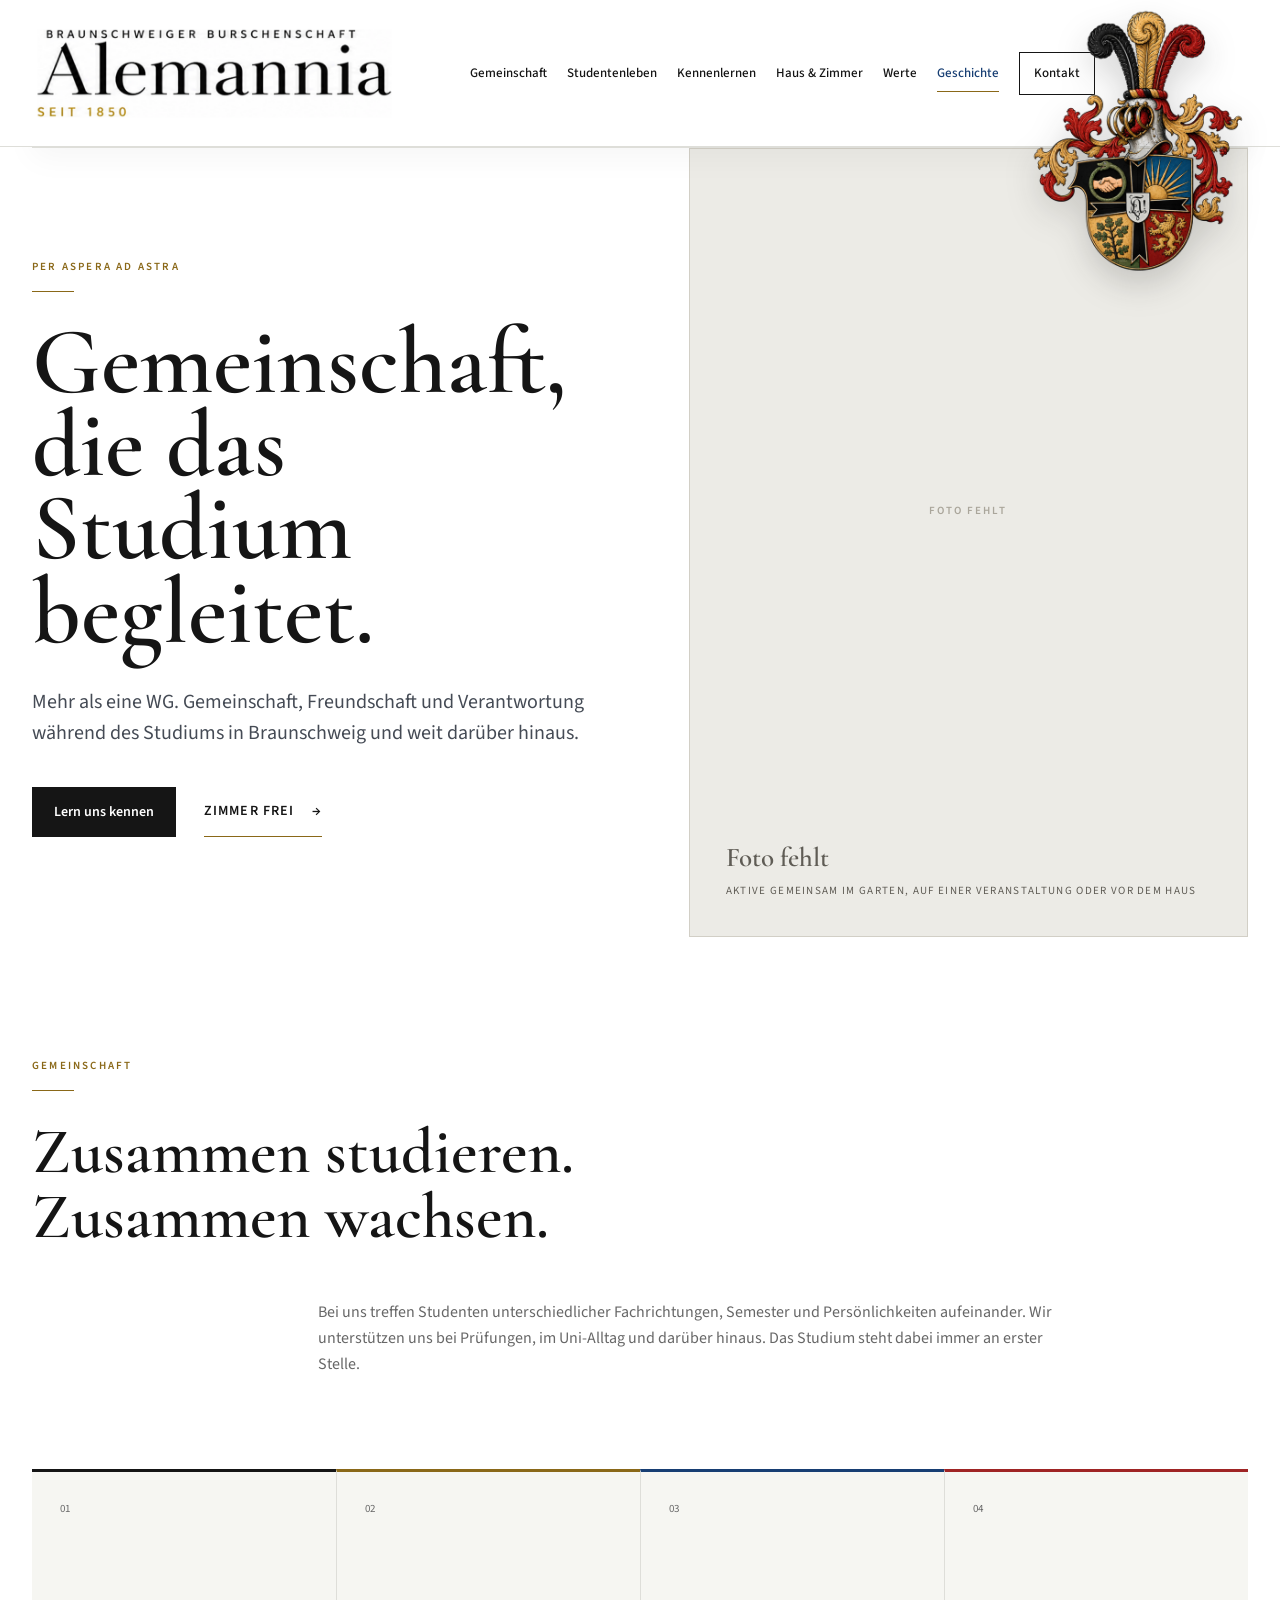
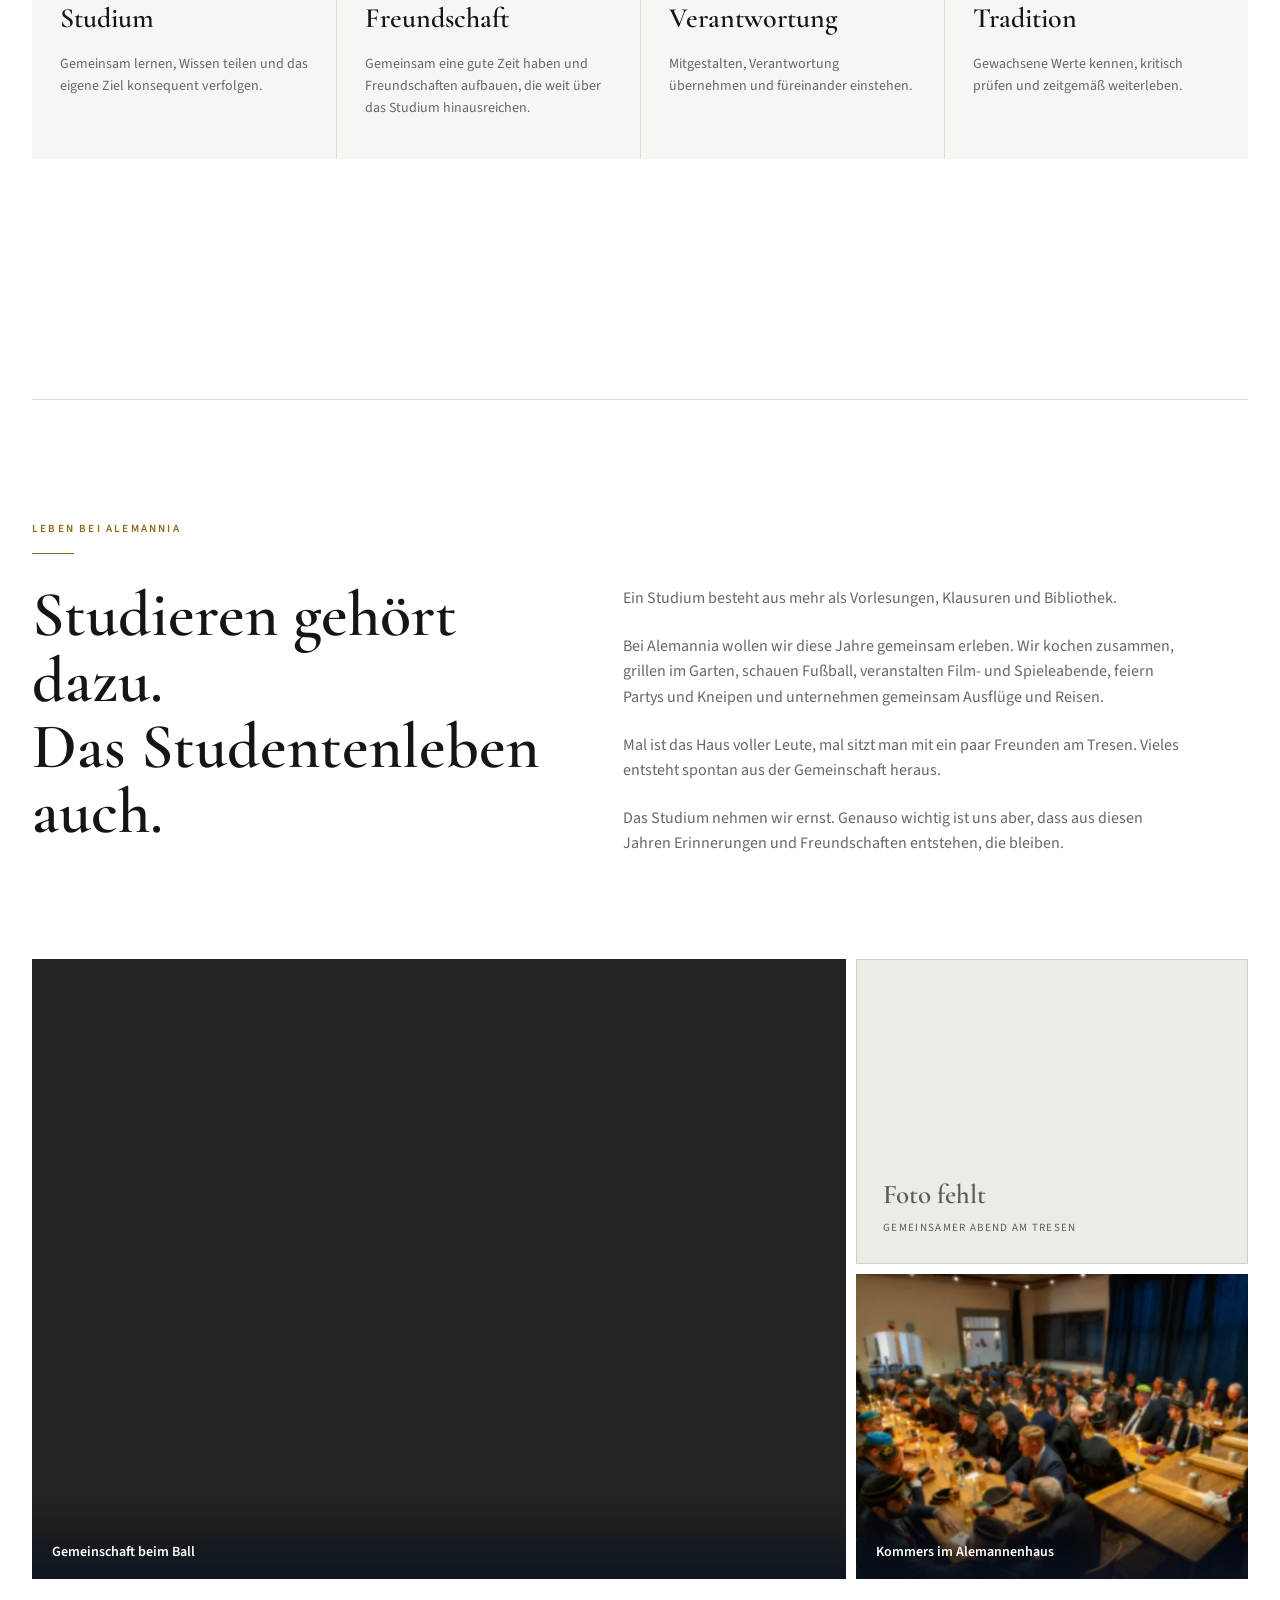
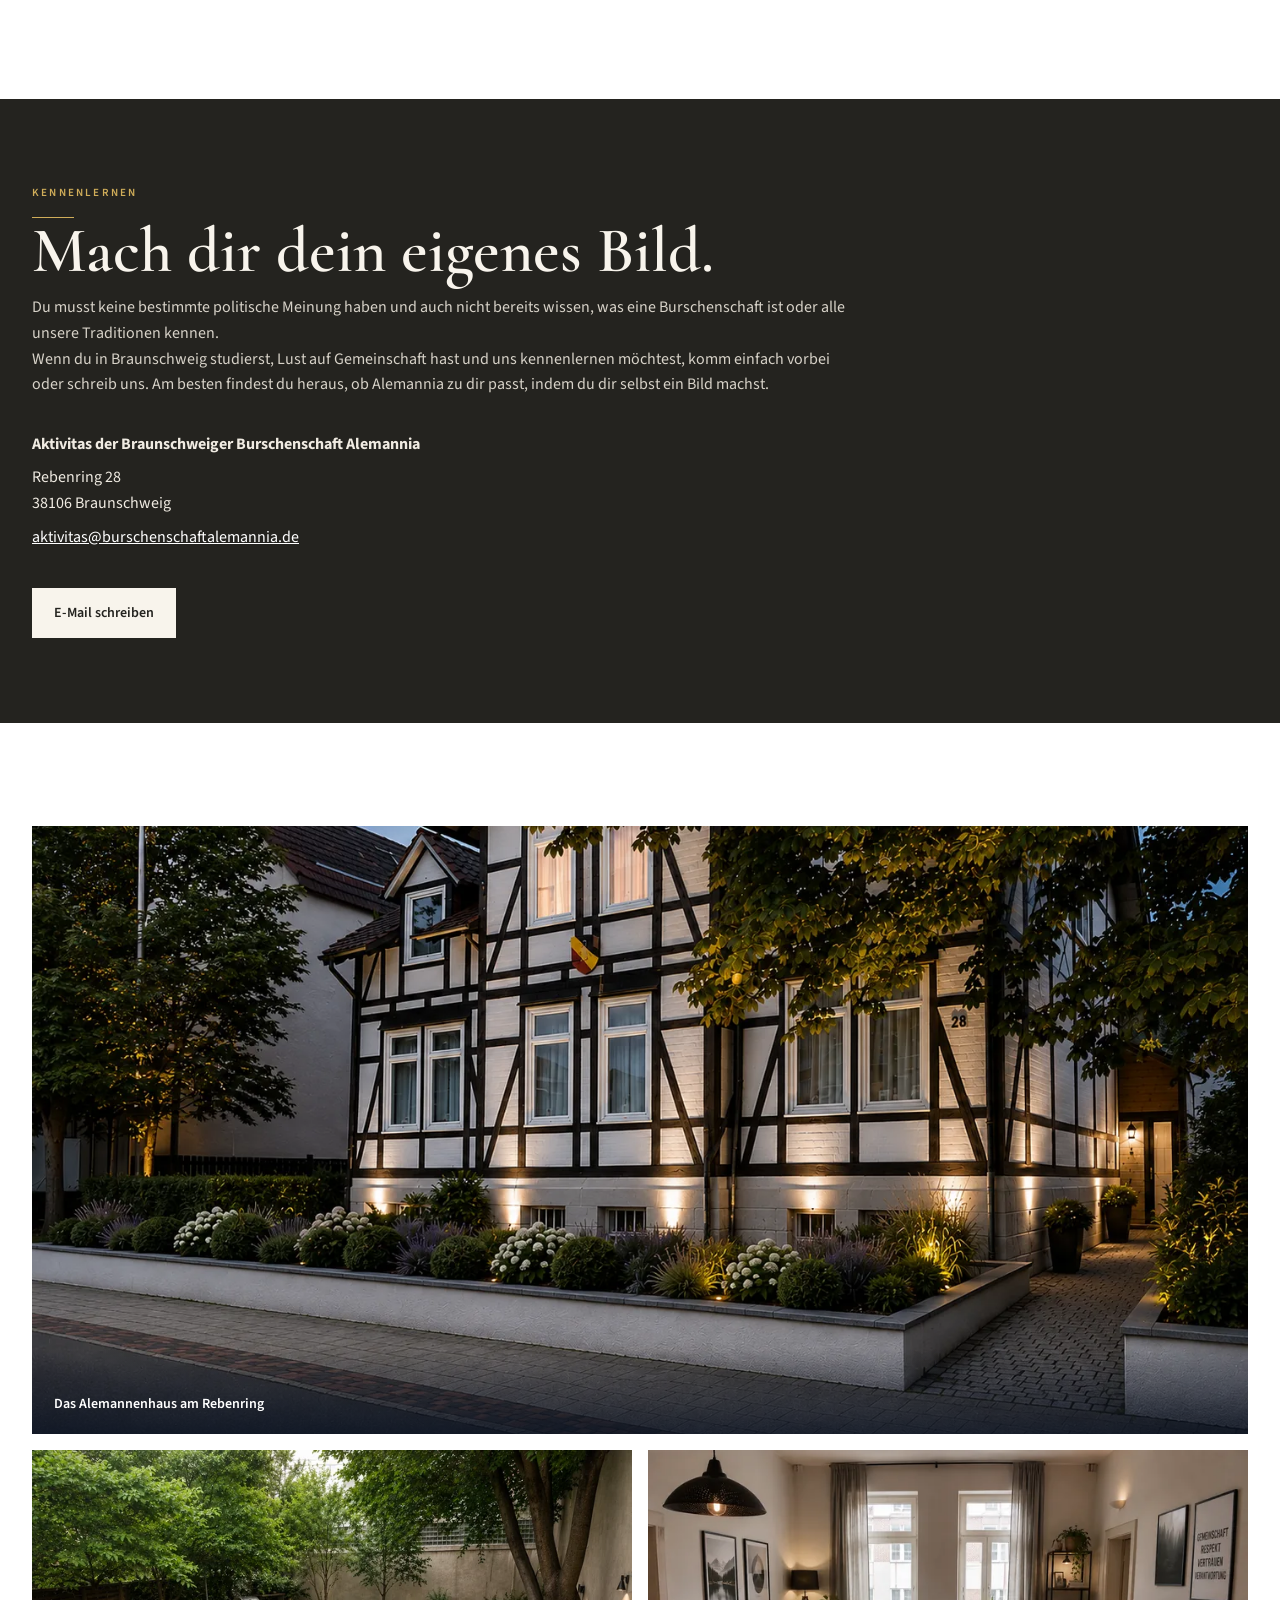
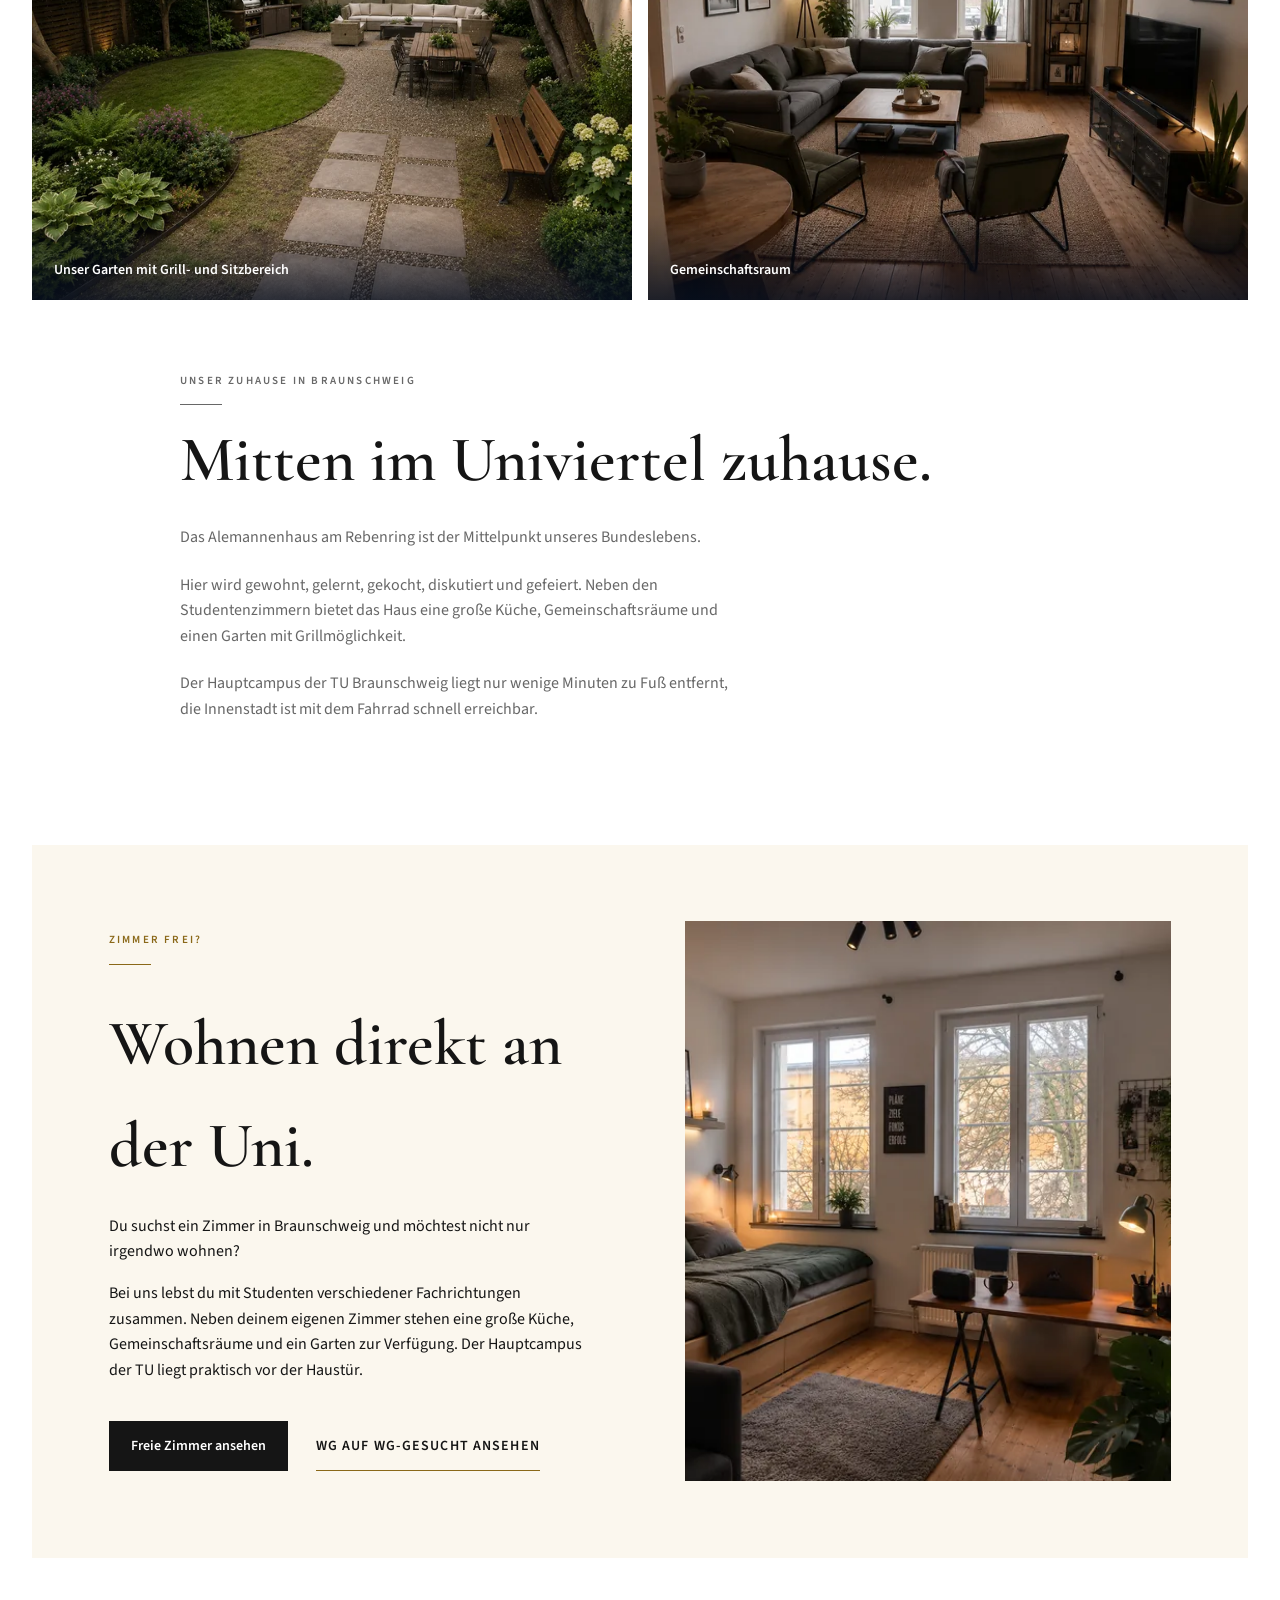
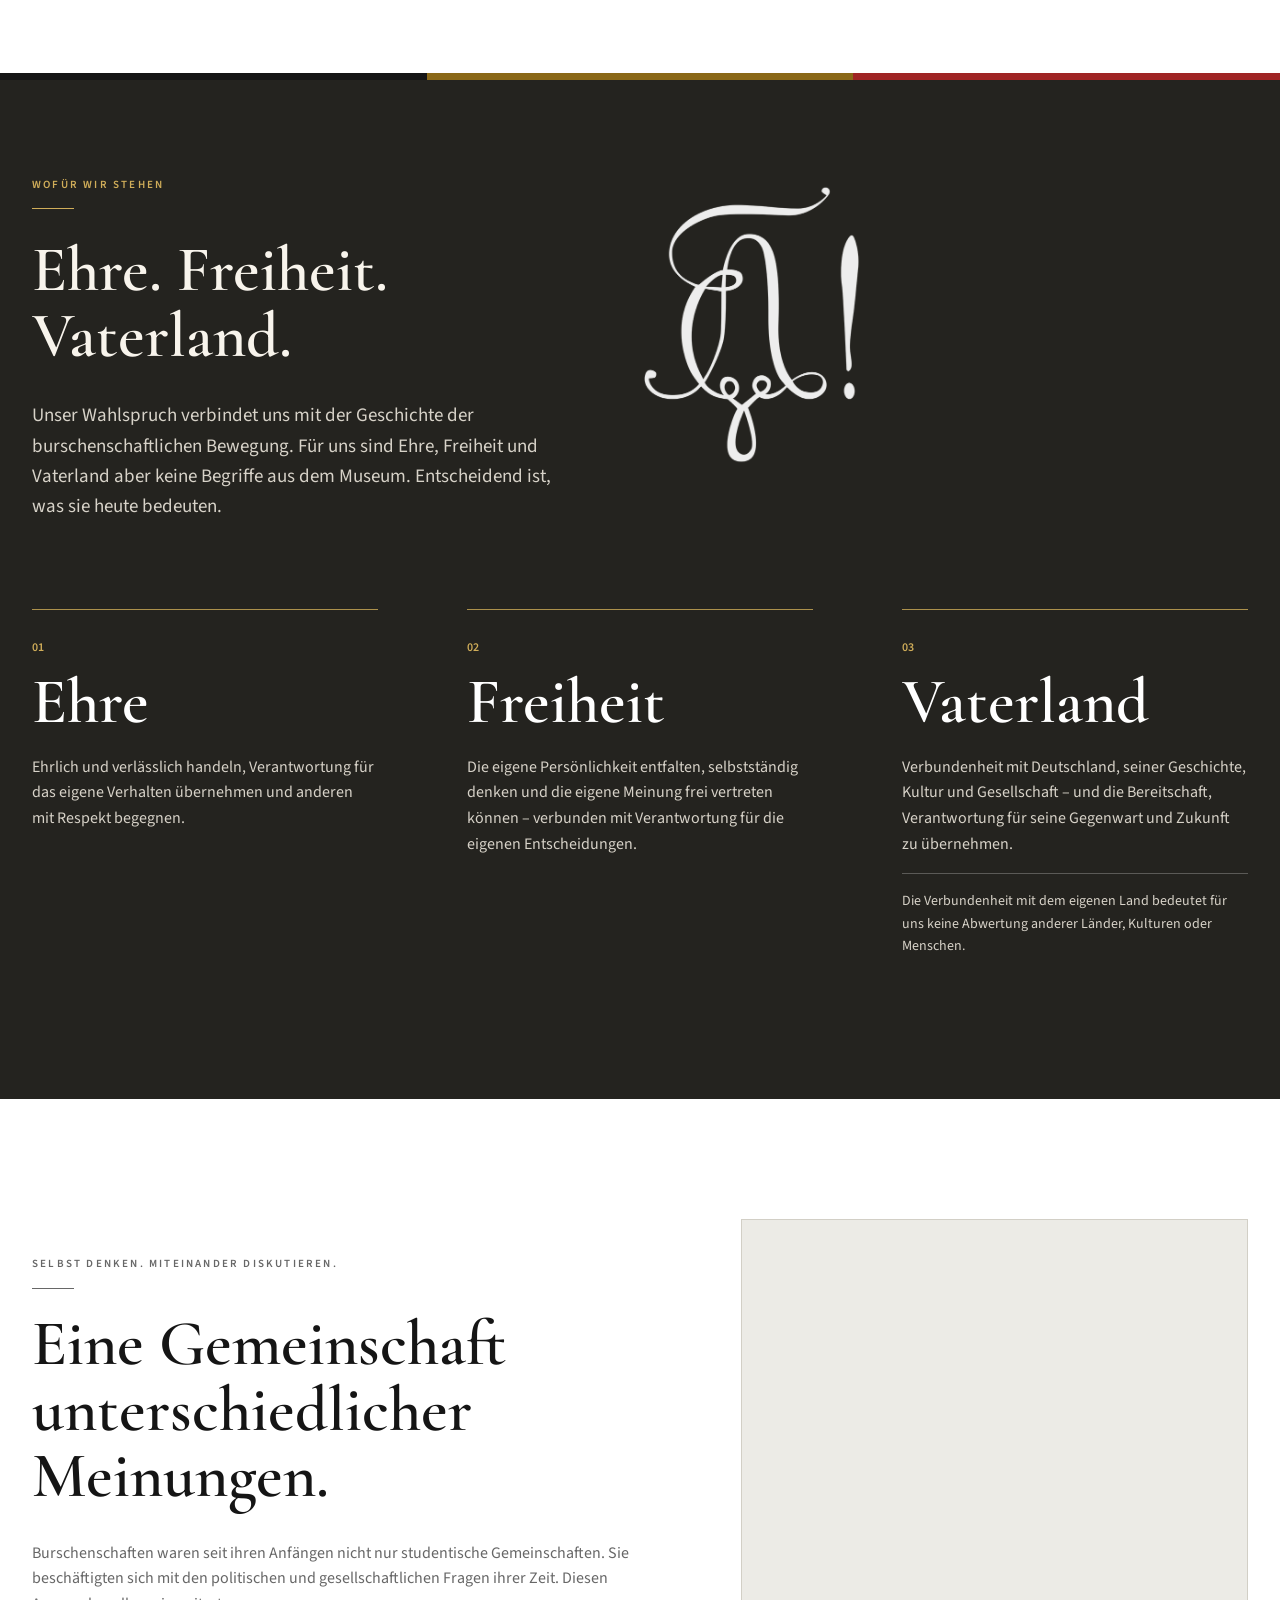
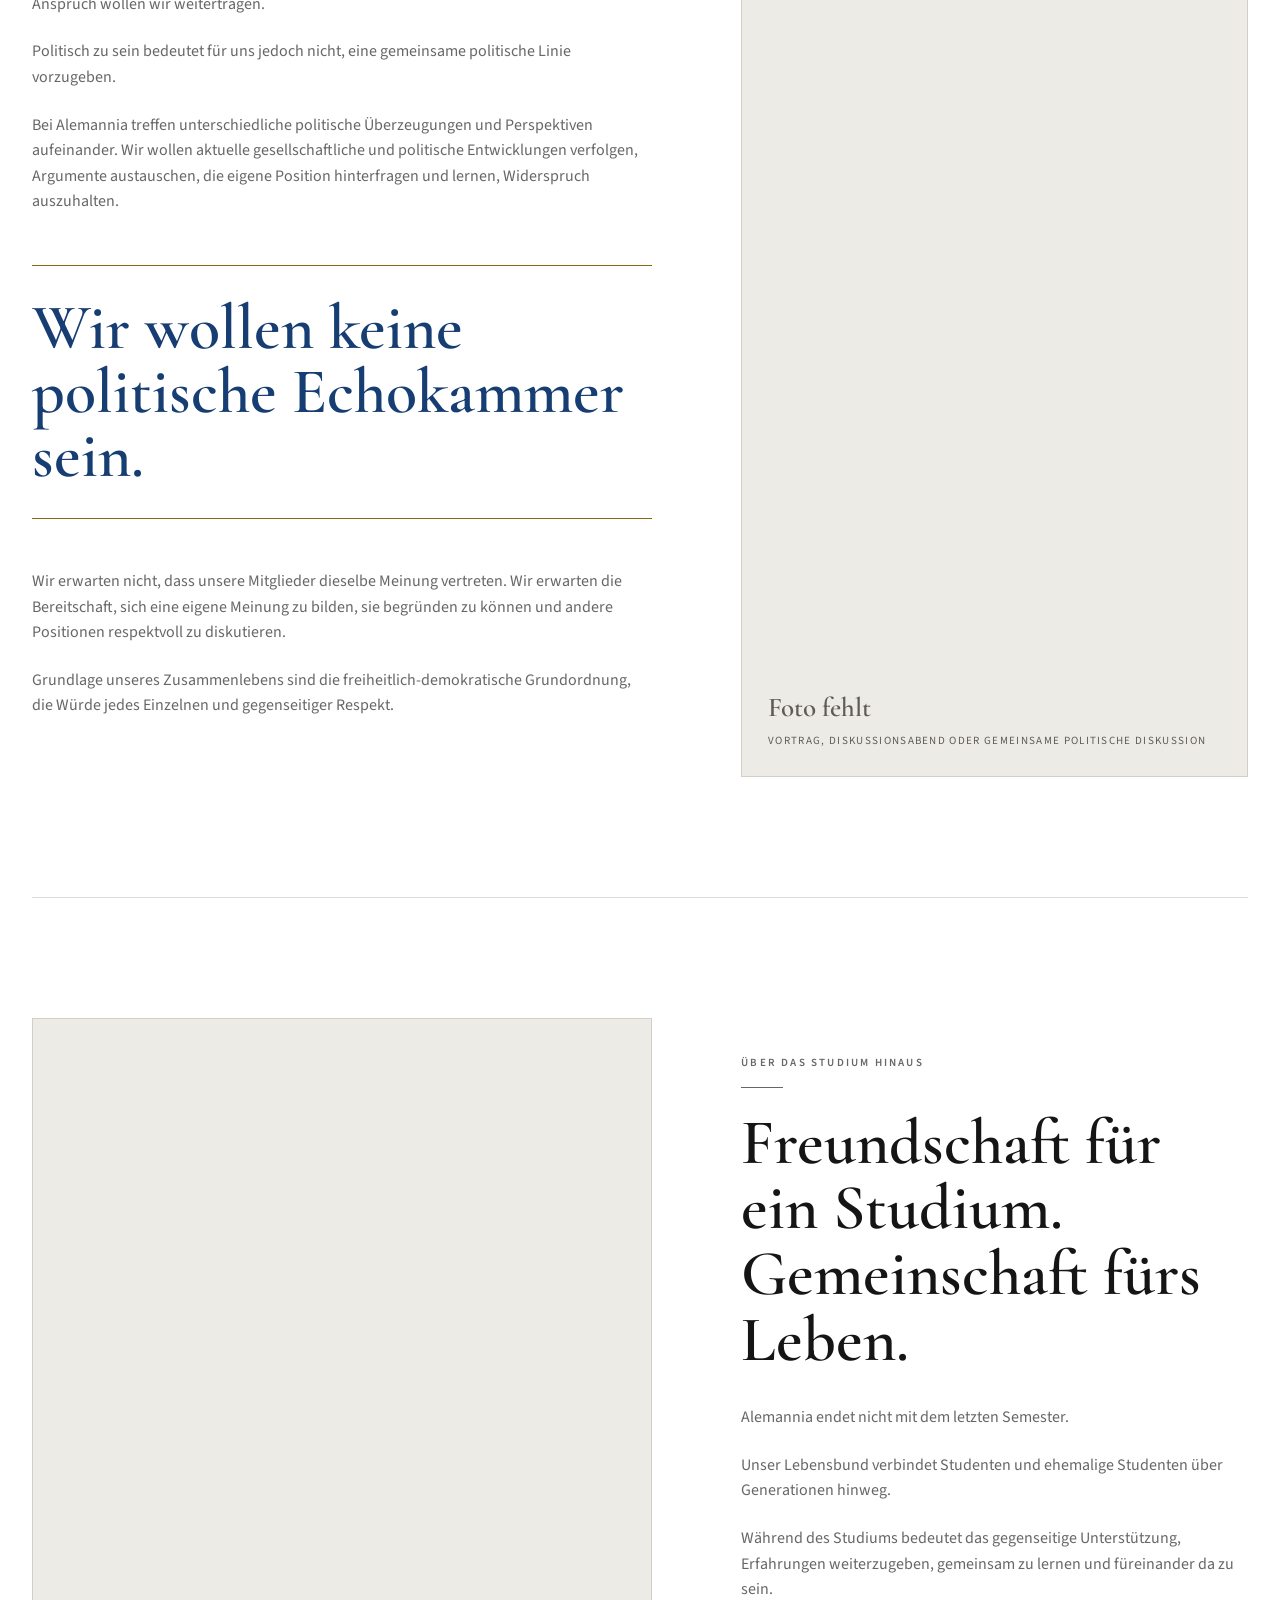
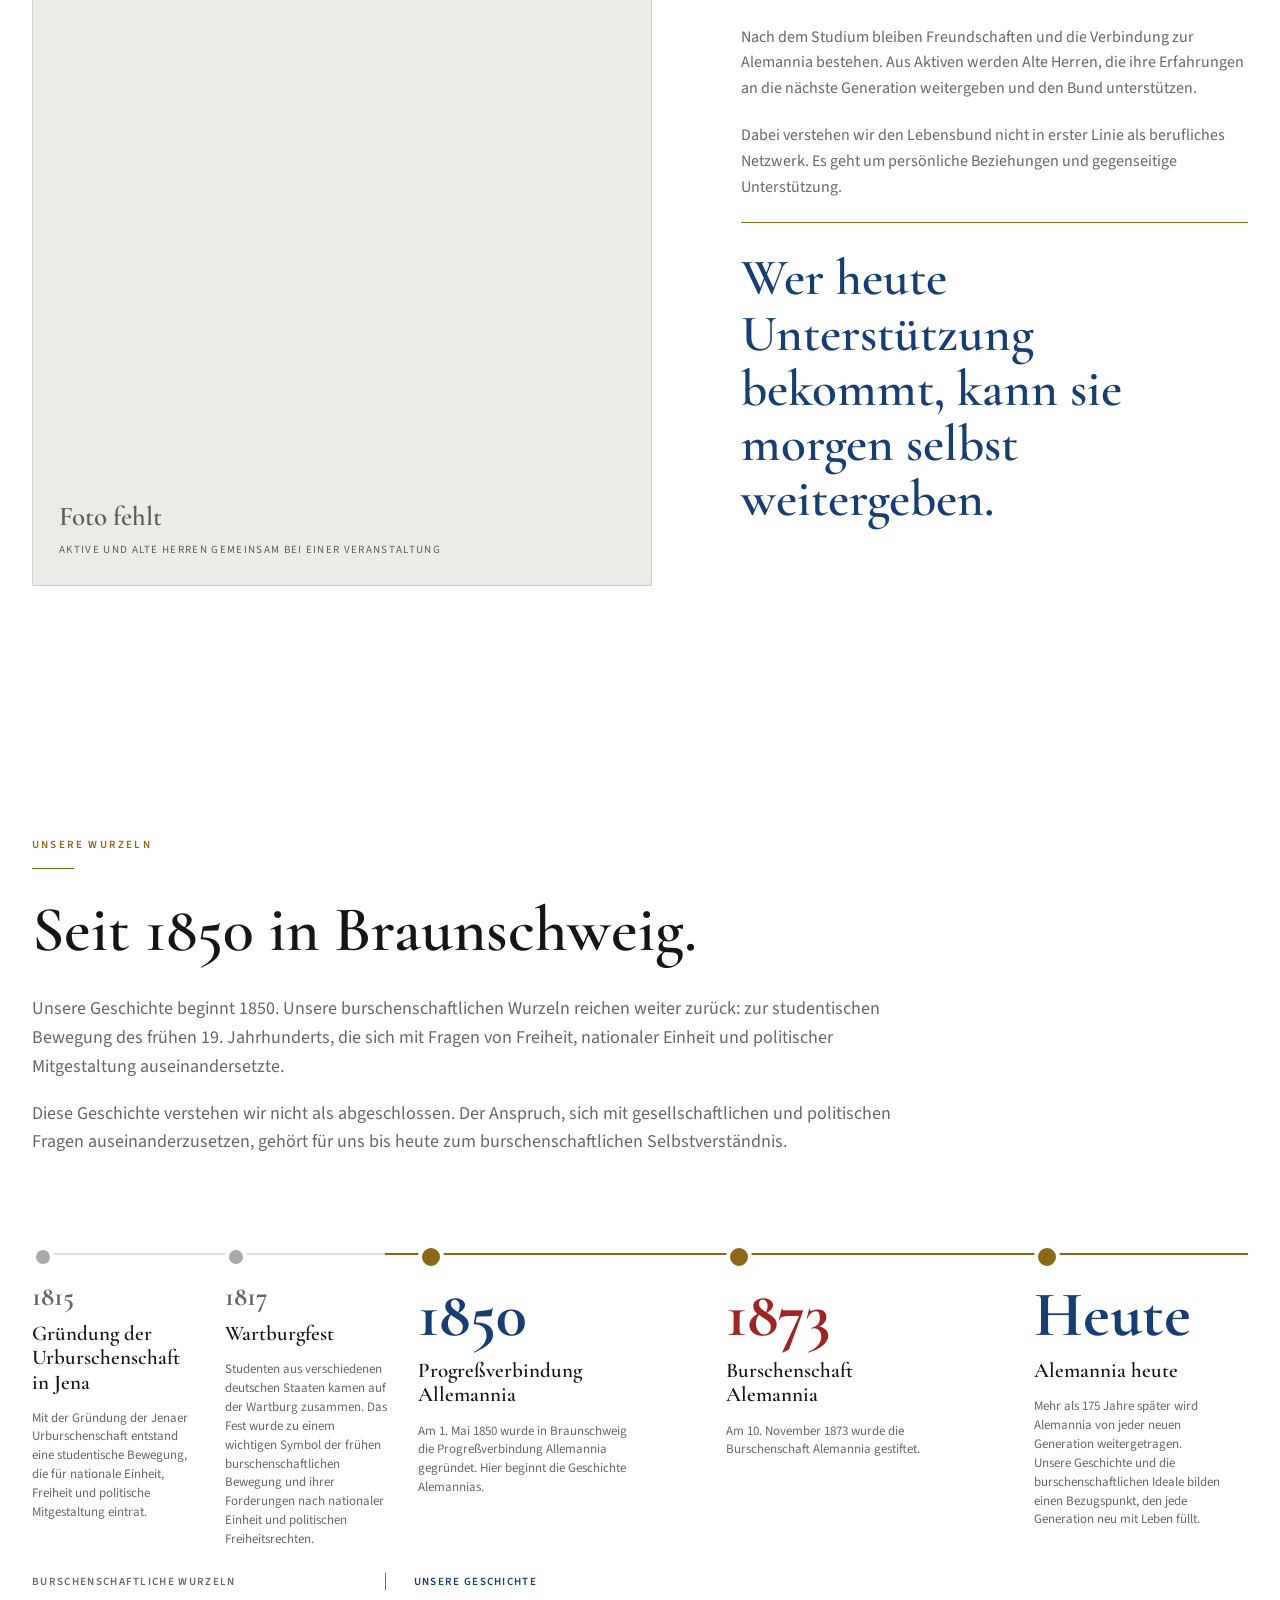
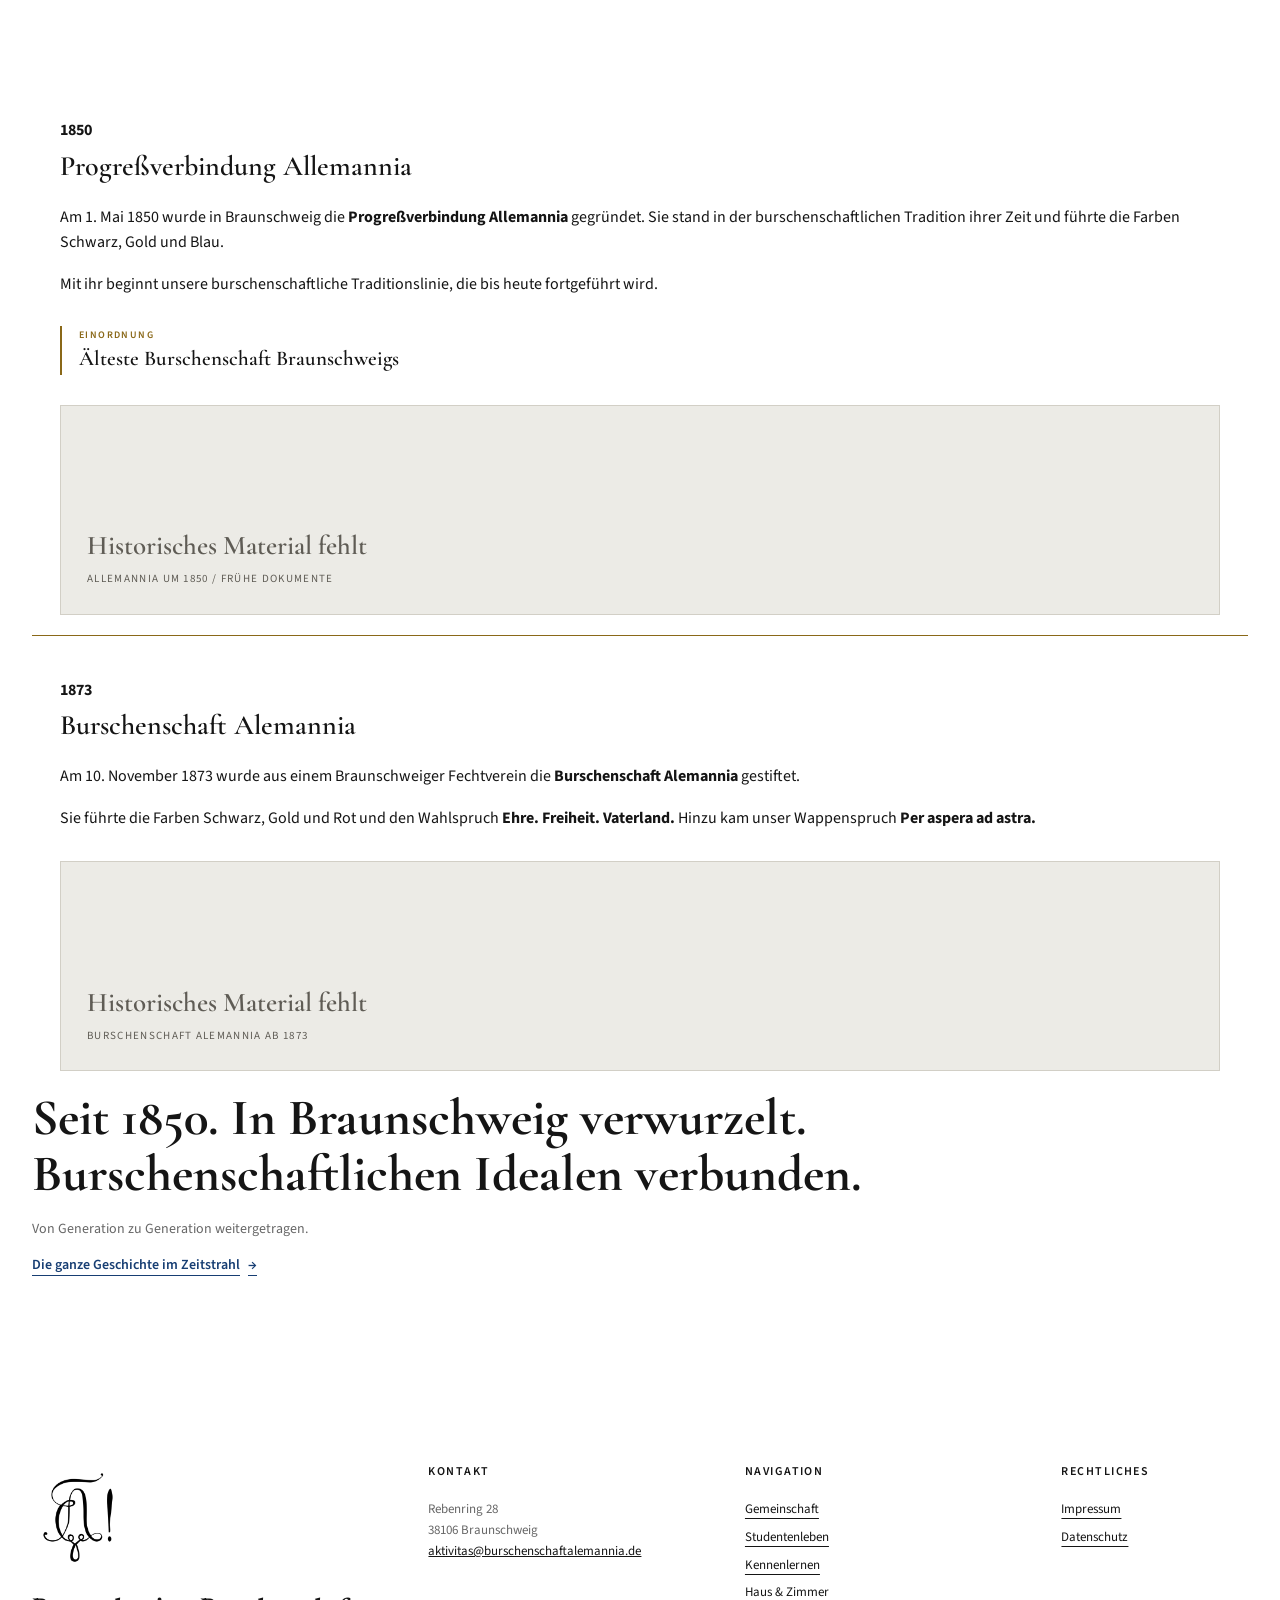
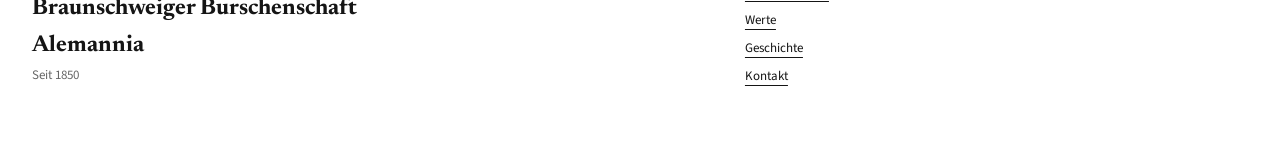
==== commit 43f87aa3: "Restyle history note as editorial callout" ====
--- a/index.html
+++ b/index.html
@@ -53,7 +53,8 @@
     .history-pair { grid-template-columns: minmax(0, 1fr); gap: 90px; margin-top: 34px; background: transparent; border: 0; }
     .history-pair article { padding: 42px 28px 20px; background: transparent; }
     .history-pair article + article { border-top: 1px solid var(--gold); }
-    .history-badge { display: inline-block; margin: 18px 0 0; padding: 8px 12px; color: var(--blue); border: 1px solid var(--gold); font-size: 12px; font-weight: 600; }
+    .history-badge { max-width: 360px; margin: 28px 0 4px; padding: 3px 0 4px 17px; color: var(--ink); border-left: 2px solid var(--gold); font-family: "Cormorant Garamond", serif; font-size: 21px; font-weight: 600; line-height: 1.2; }
+    .history-badge span { display: block; margin-bottom: 5px; color: var(--gold); font-family: "Source Sans 3", sans-serif; font-size: 10px; font-weight: 600; letter-spacing: .14em; text-transform: uppercase; }
     .history-closing strong, .history-closing small { display: block; }
     .history-closing strong { max-width: 980px; font-family: "Cormorant Garamond", serif; font-size: clamp(34px, 4vw, 56px); line-height: 1.08; }
     .history-closing small { margin-top: 16px; color: var(--muted); font-size: 14px; }
@@ -210,7 +211,7 @@
       <ol class="history-milestones" aria-label="Burschenschaftliche Wurzeln und Geschichte der Alemannia"><li><strong>1815</strong><span>Gründung der Urburschenschaft in Jena</span><small>Mit der Gründung der Jenaer Urburschenschaft entstand eine studentische Bewegung, die für nationale Einheit, Freiheit und politische Mitgestaltung eintrat.</small></li><li><strong>1817</strong><span>Wartburgfest</span><small>Studenten aus verschiedenen deutschen Staaten kamen auf der Wartburg zusammen. Das Fest wurde zu einem wichtigen Symbol der frühen burschenschaftlichen Bewegung und ihrer Forderungen nach nationaler Einheit und politischen Freiheitsrechten.</small></li><li><strong>1850</strong><span>Progreßverbindung Allemannia</span><small>Am 1. Mai 1850 wurde in Braunschweig die Progreßverbindung Allemannia gegründet. Hier beginnt die Geschichte Alemannias.</small></li><li><strong>1873</strong><span>Burschenschaft Alemannia</span><small>Am 10. November 1873 wurde die Burschenschaft Alemannia gestiftet.</small></li><li><strong>Heute</strong><span>Alemannia heute</span><small>Mehr als 175 Jahre später wird Alemannia von jeder neuen Generation weitergetragen. Unsere Geschichte und die burschenschaftlichen Ideale bilden einen Bezugspunkt, den jede Generation neu mit Leben füllt.</small></li></ol>
       <div class="history-era-labels" aria-hidden="true"><span>Burschenschaftliche Wurzeln</span><span>Unsere Geschichte</span></div>
       <div class="history-pair">
-        <article><strong>1850</strong><h3>Progreßverbindung Allemannia</h3><p>Am 1. Mai 1850 wurde in Braunschweig die <b>Progreßverbindung Allemannia</b> gegründet. Sie stand in der burschenschaftlichen Tradition ihrer Zeit und führte die Farben Schwarz, Gold und Blau.</p><p>Mit ihr beginnt unsere burschenschaftliche Traditionslinie, die bis heute fortgeführt wird.</p><p class="history-badge">Älteste Burschenschaft Braunschweigs</p><figure class="media-placeholder history-media" role="img" aria-label="Platzhalter für historisches Material um 1850"><span>Historisches Material fehlt</span><small>Allemannia um 1850 / frühe Dokumente</small></figure></article>
+        <article><strong>1850</strong><h3>Progreßverbindung Allemannia</h3><p>Am 1. Mai 1850 wurde in Braunschweig die <b>Progreßverbindung Allemannia</b> gegründet. Sie stand in der burschenschaftlichen Tradition ihrer Zeit und führte die Farben Schwarz, Gold und Blau.</p><p>Mit ihr beginnt unsere burschenschaftliche Traditionslinie, die bis heute fortgeführt wird.</p><p class="history-badge"><span>Einordnung</span>Älteste Burschenschaft Braunschweigs</p><figure class="media-placeholder history-media" role="img" aria-label="Platzhalter für historisches Material um 1850"><span>Historisches Material fehlt</span><small>Allemannia um 1850 / frühe Dokumente</small></figure></article>
         <article><strong>1873</strong><h3>Burschenschaft Alemannia</h3><p>Am 10. November 1873 wurde aus einem Braunschweiger Fechtverein die <b>Burschenschaft Alemannia</b> gestiftet.</p><p>Sie führte die Farben Schwarz, Gold und Rot und den Wahlspruch <b>Ehre. Freiheit. Vaterland.</b> Hinzu kam unser Wappenspruch <b>Per aspera ad astra.</b></p><figure class="media-placeholder history-media" role="img" aria-label="Platzhalter für historisches Material ab 1873"><span>Historisches Material fehlt</span><small>Burschenschaft Alemannia ab 1873</small></figure></article>
       </div>
       <div class="history-closing"><strong>Seit 1850. In Braunschweig verwurzelt. Burschenschaftlichen Idealen verbunden.</strong><small>Von Generation zu Generation weitergetragen.</small></div>
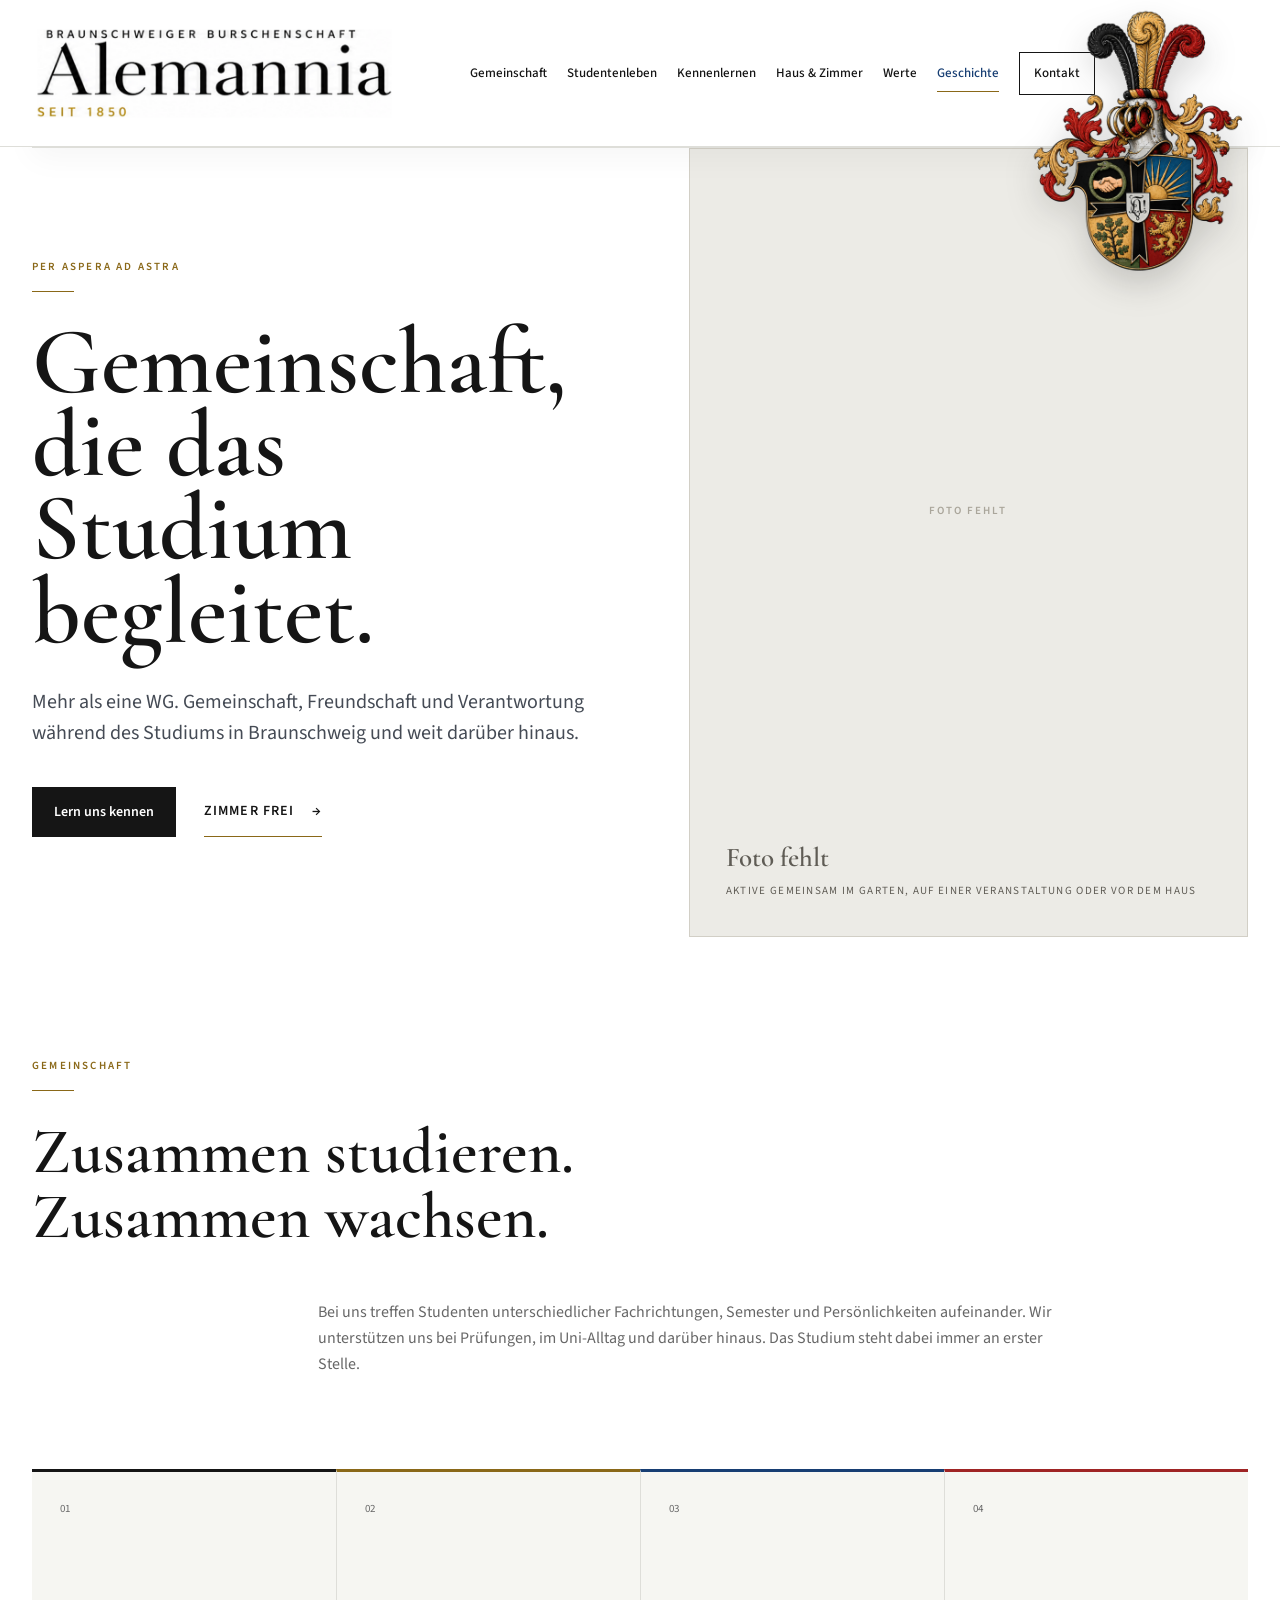
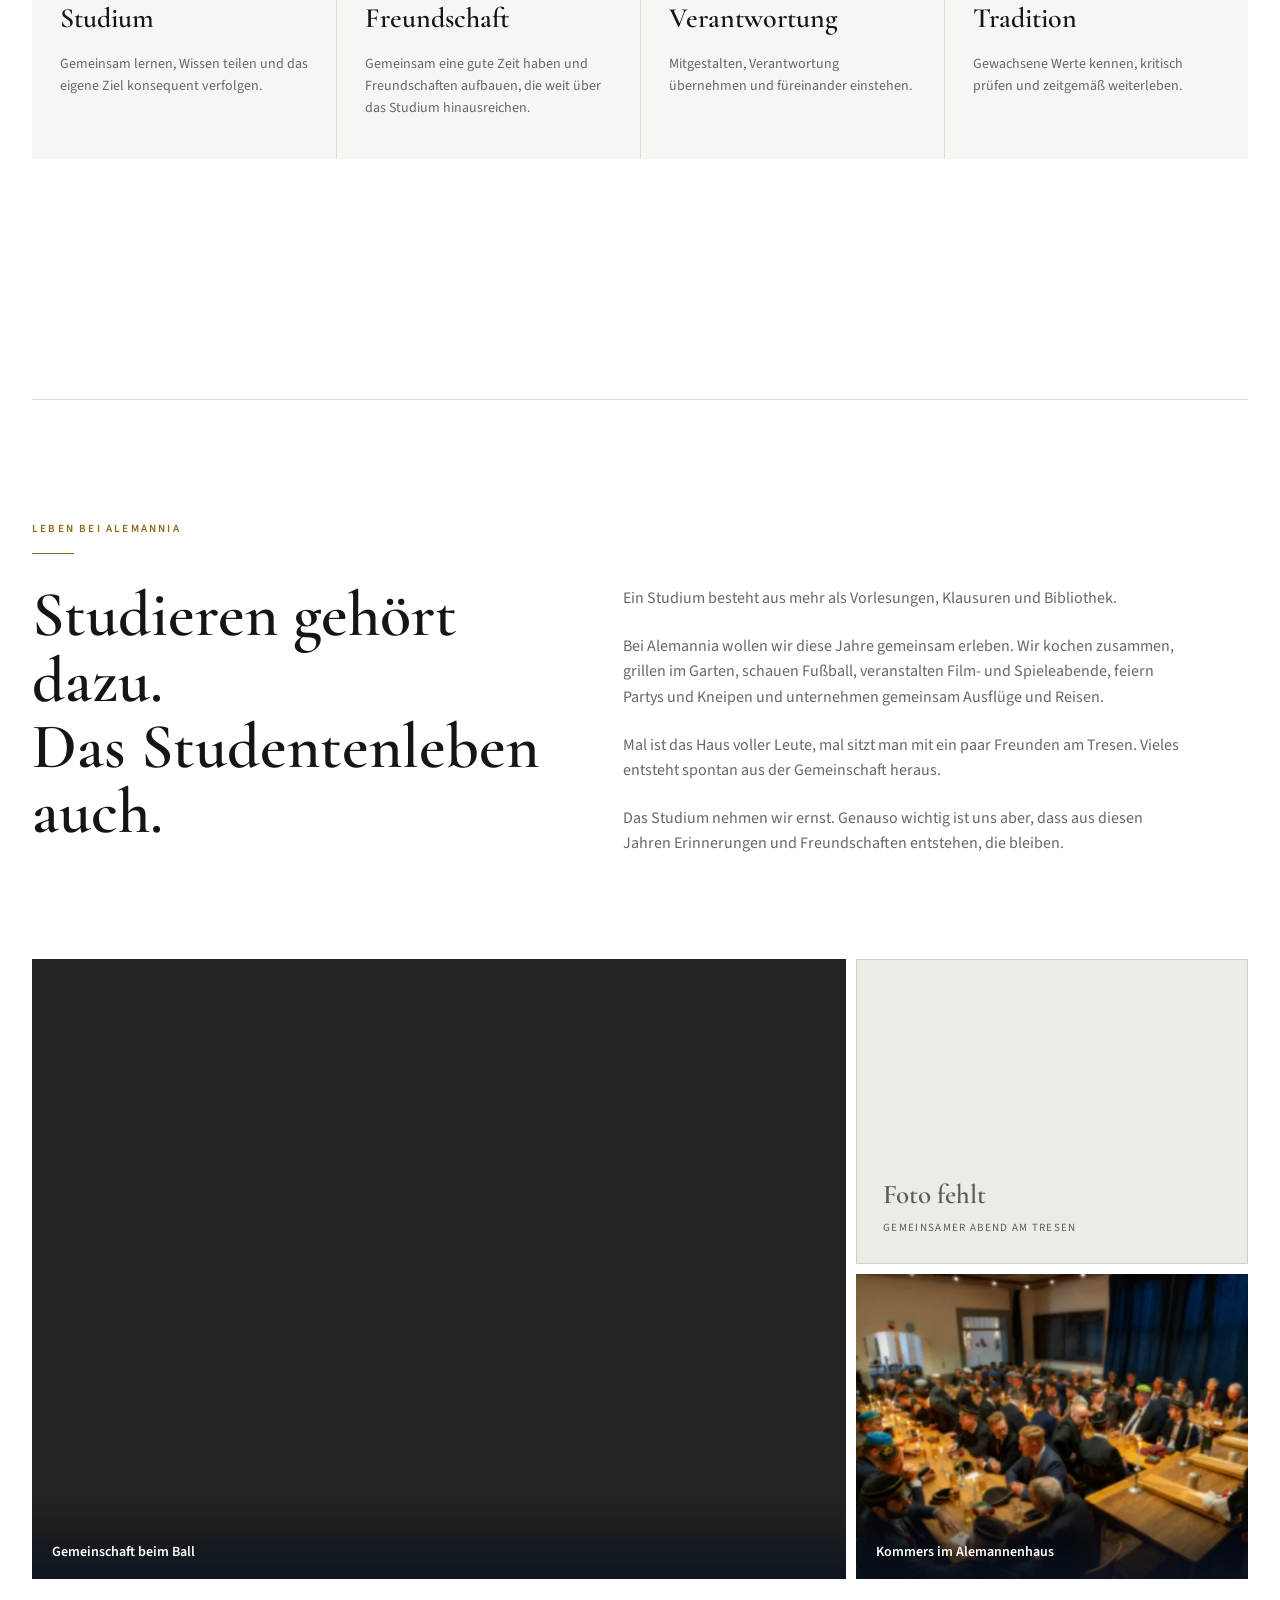
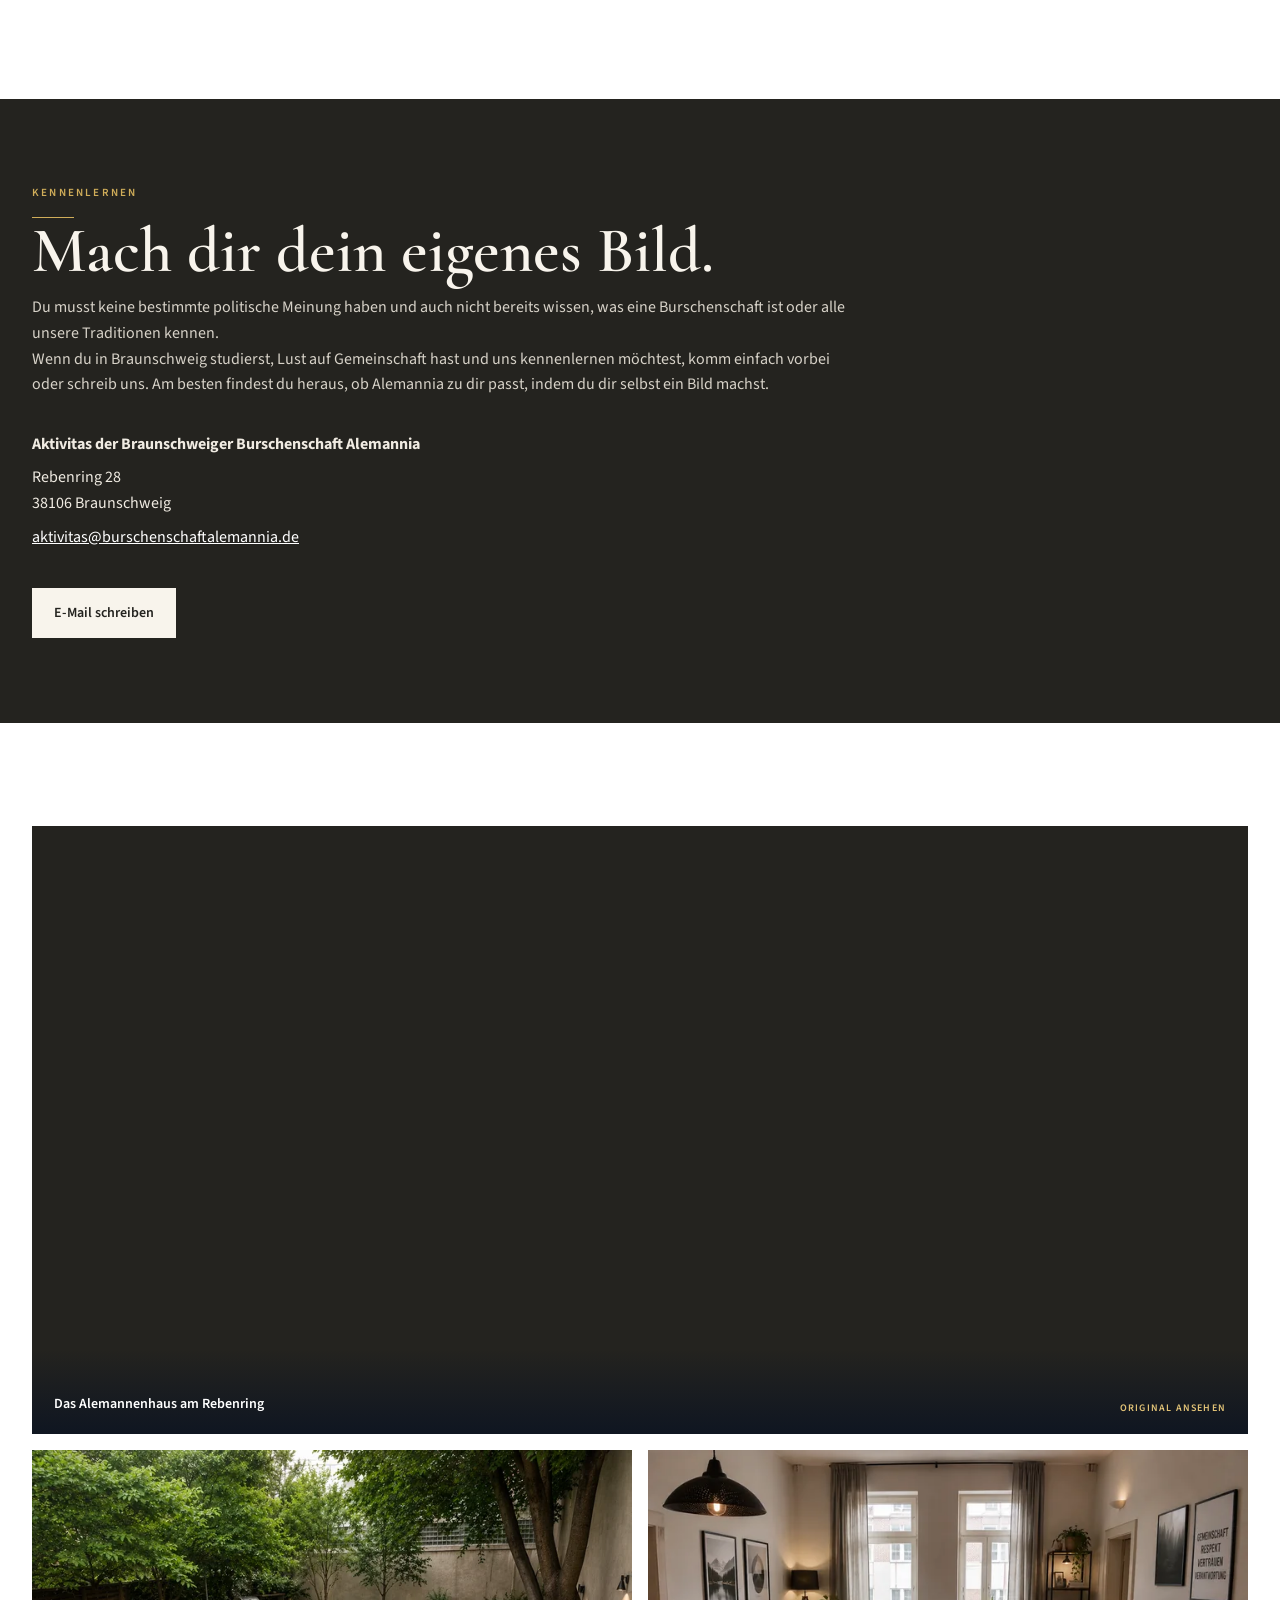
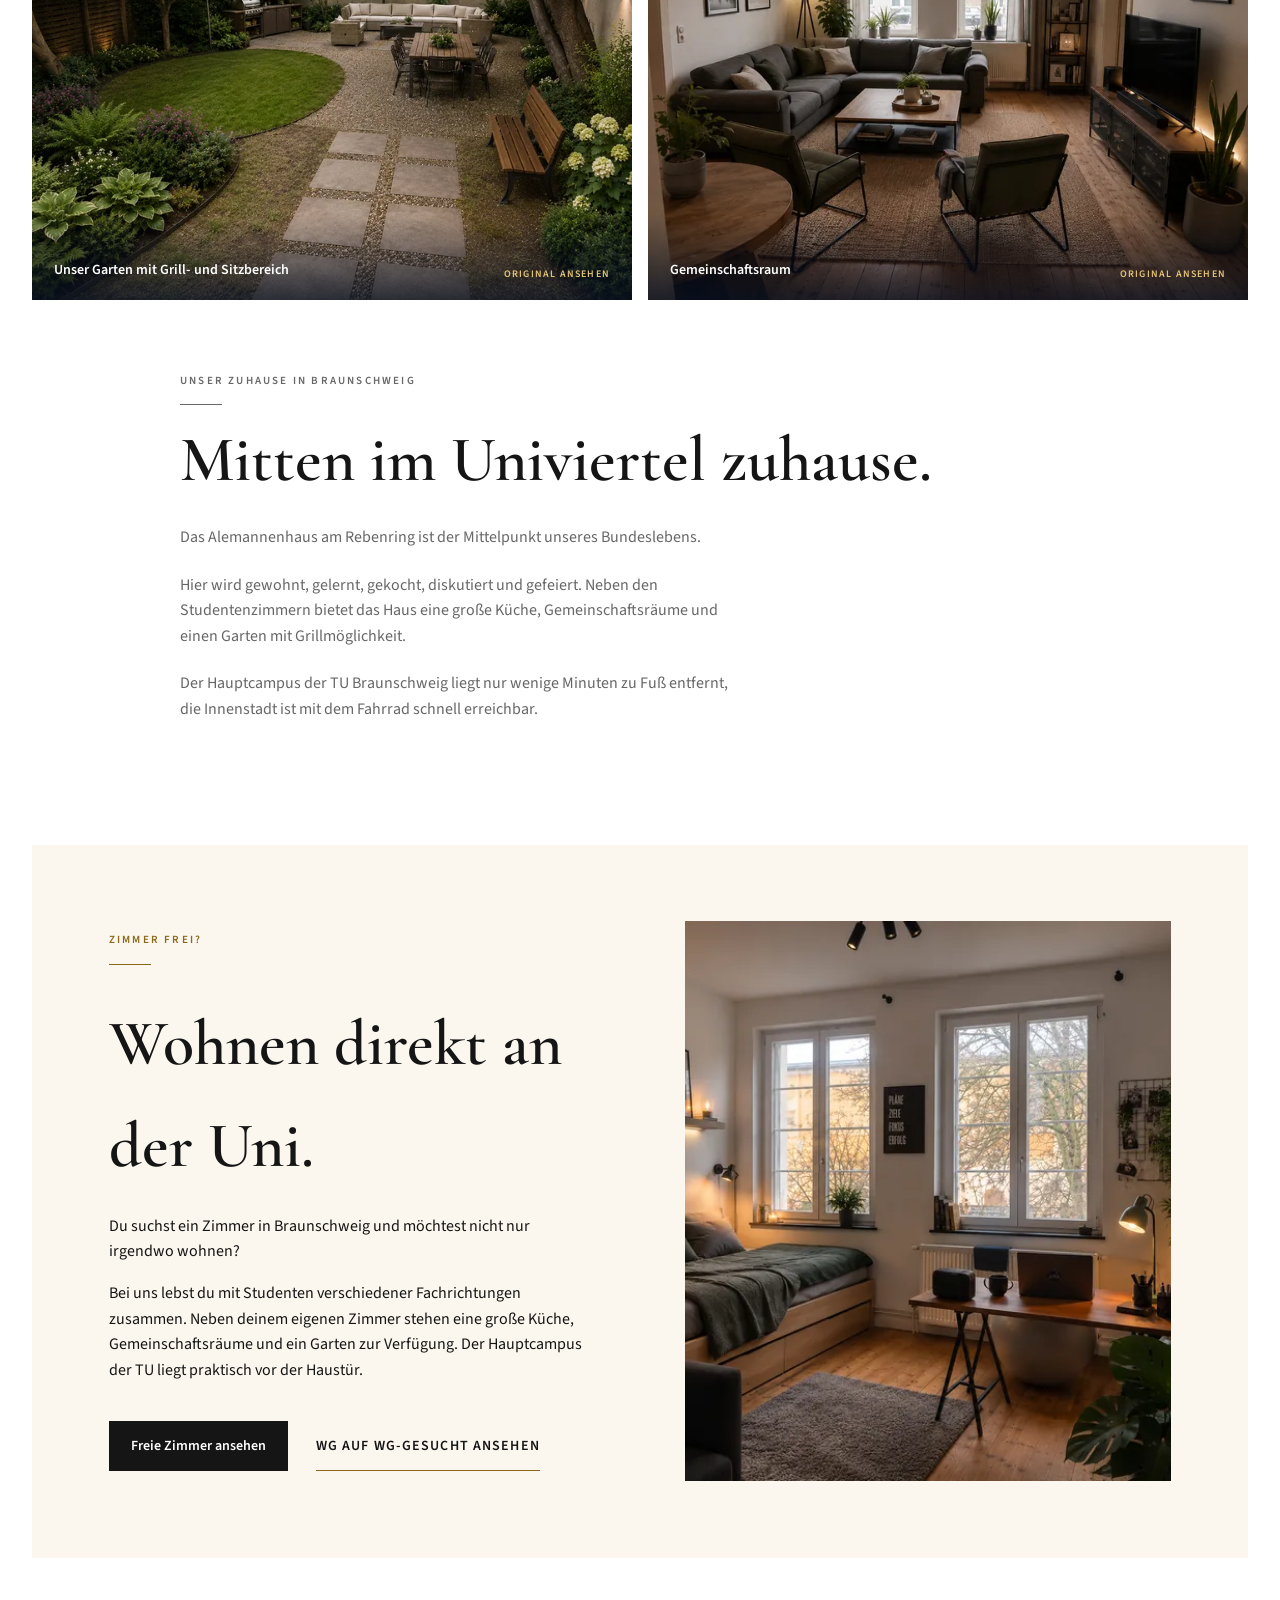
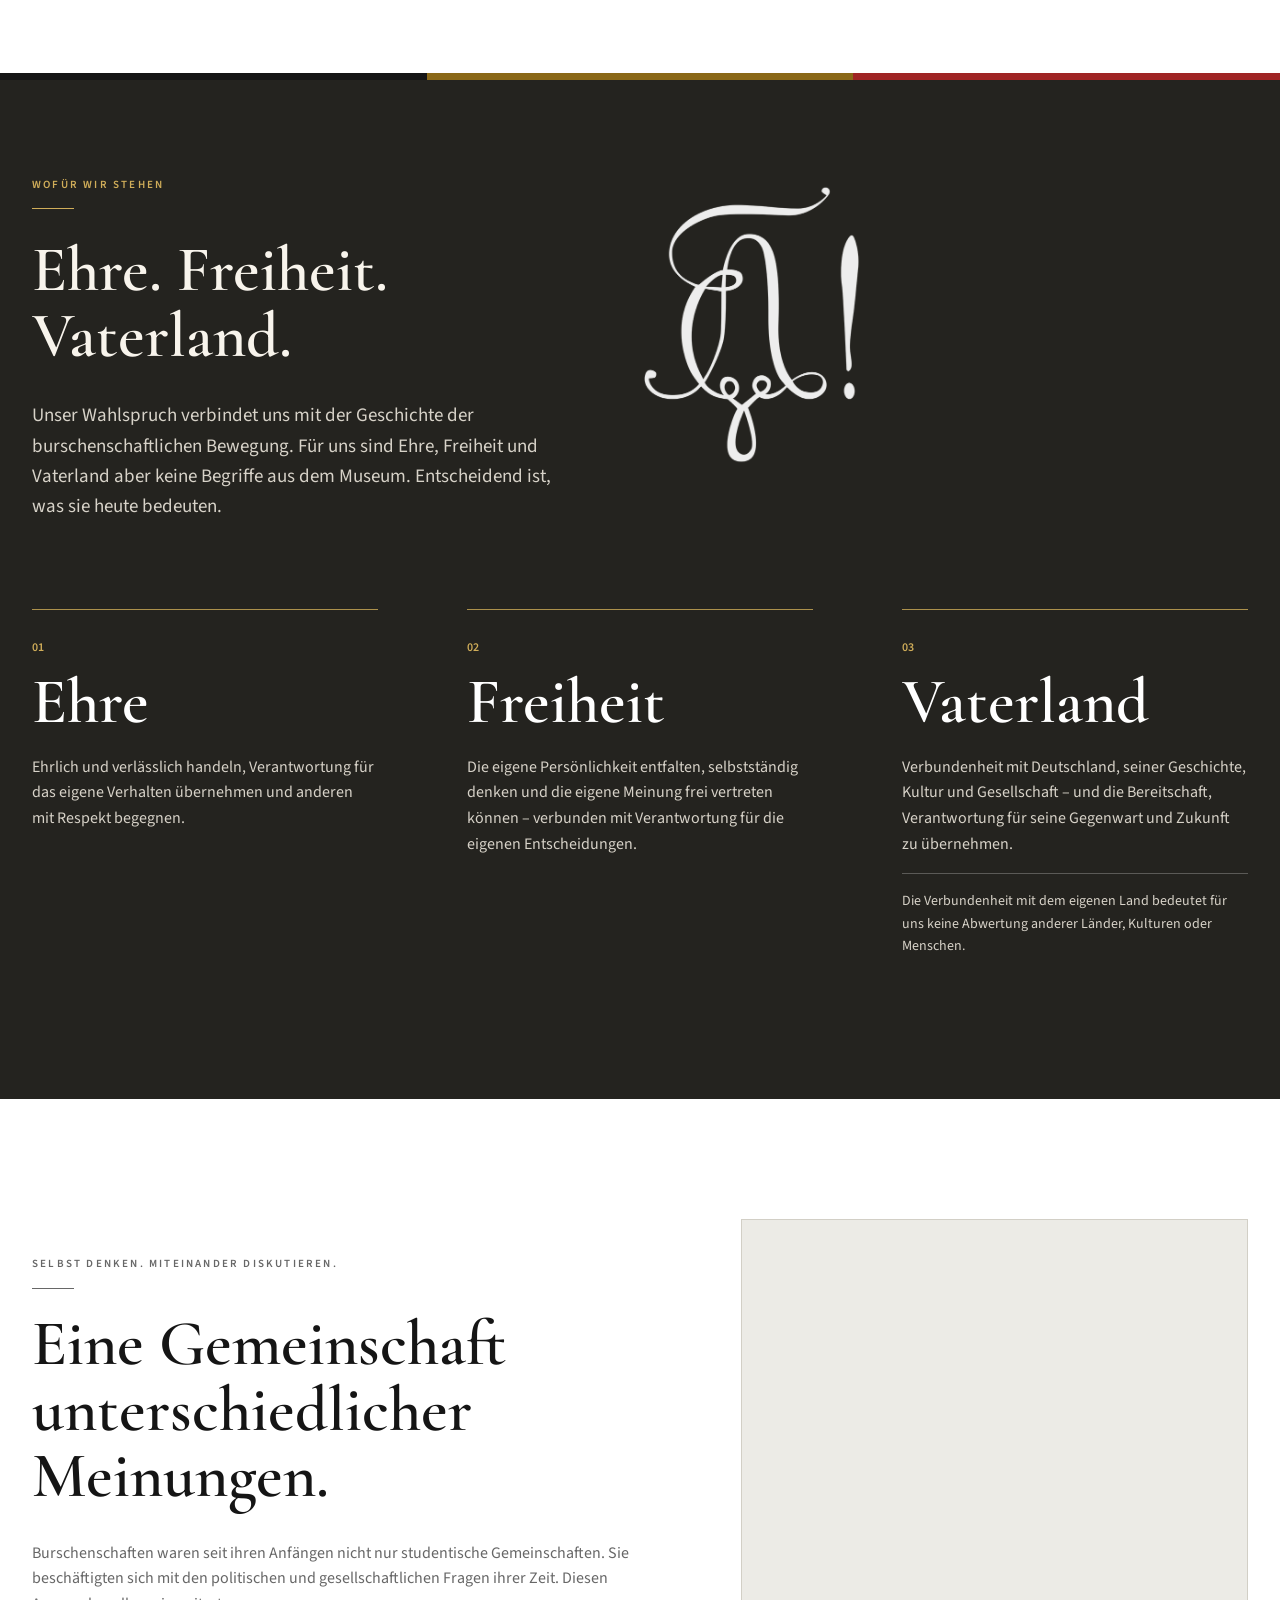
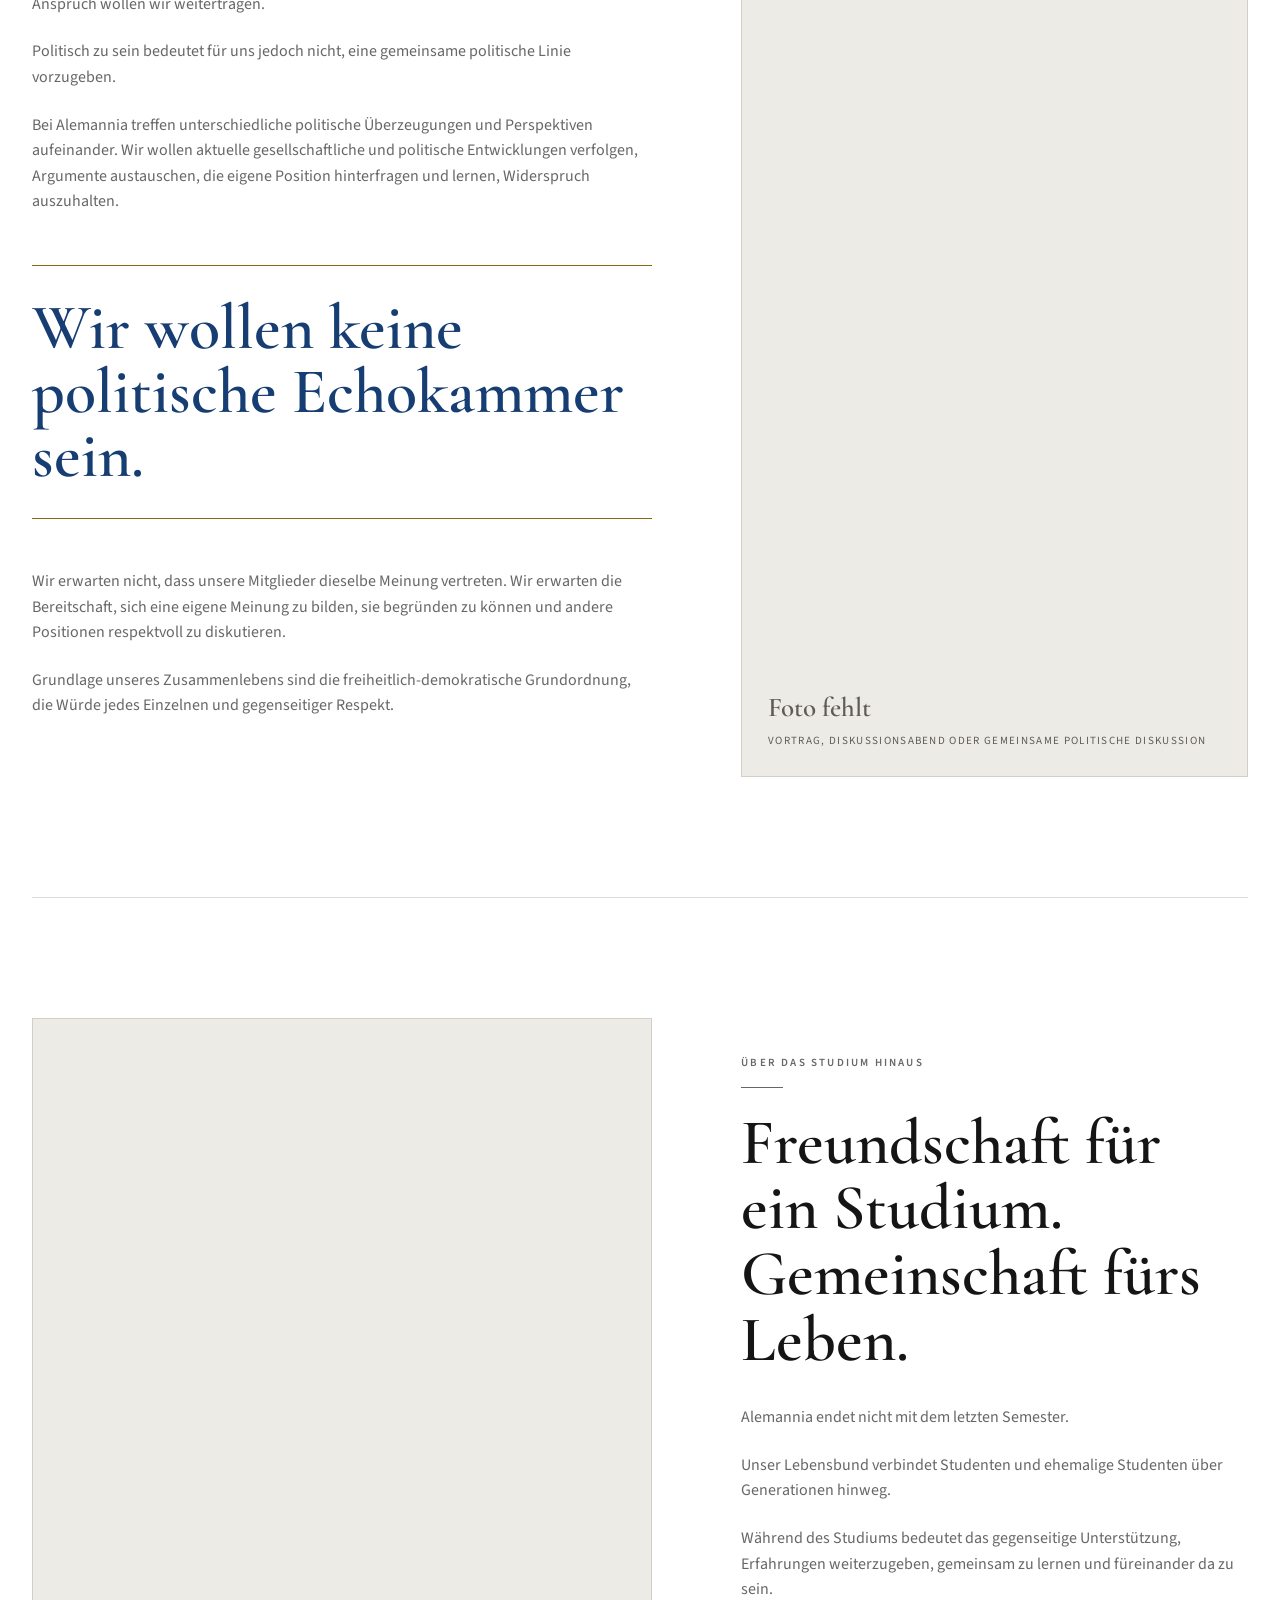
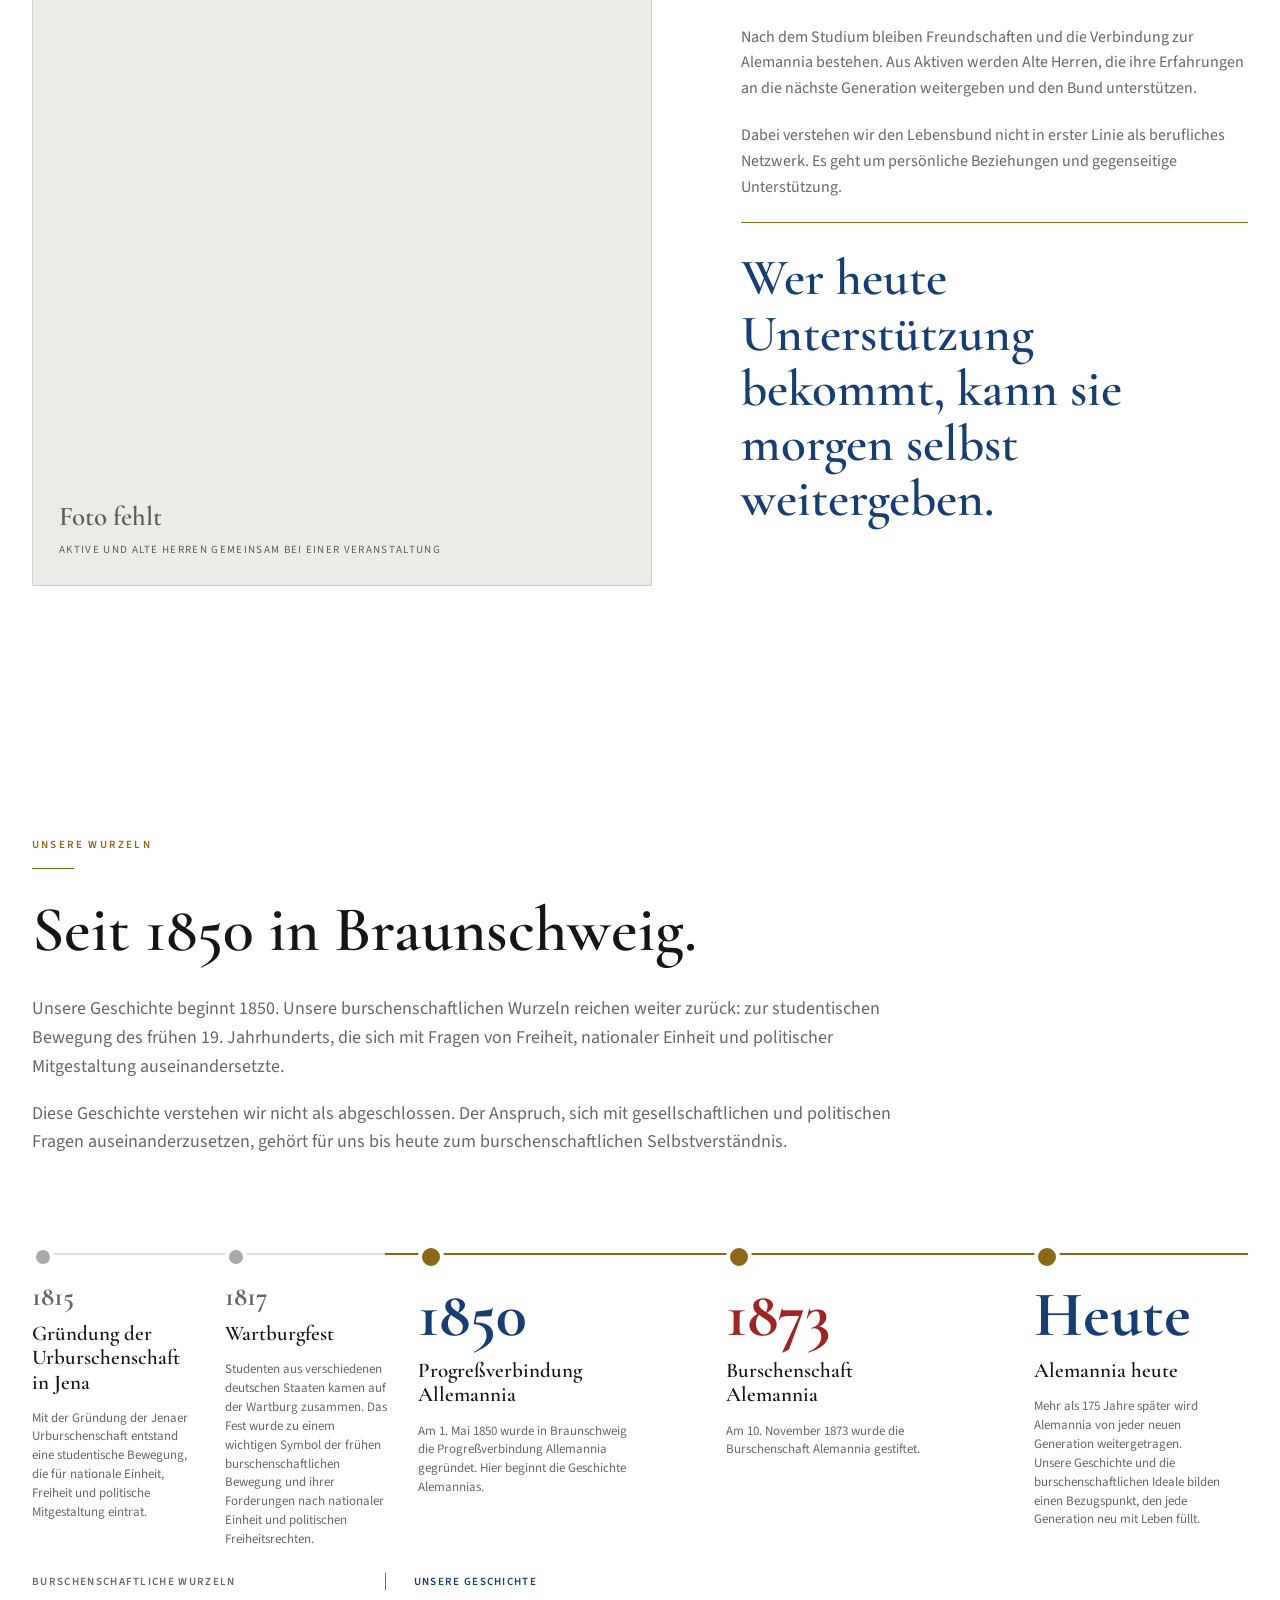
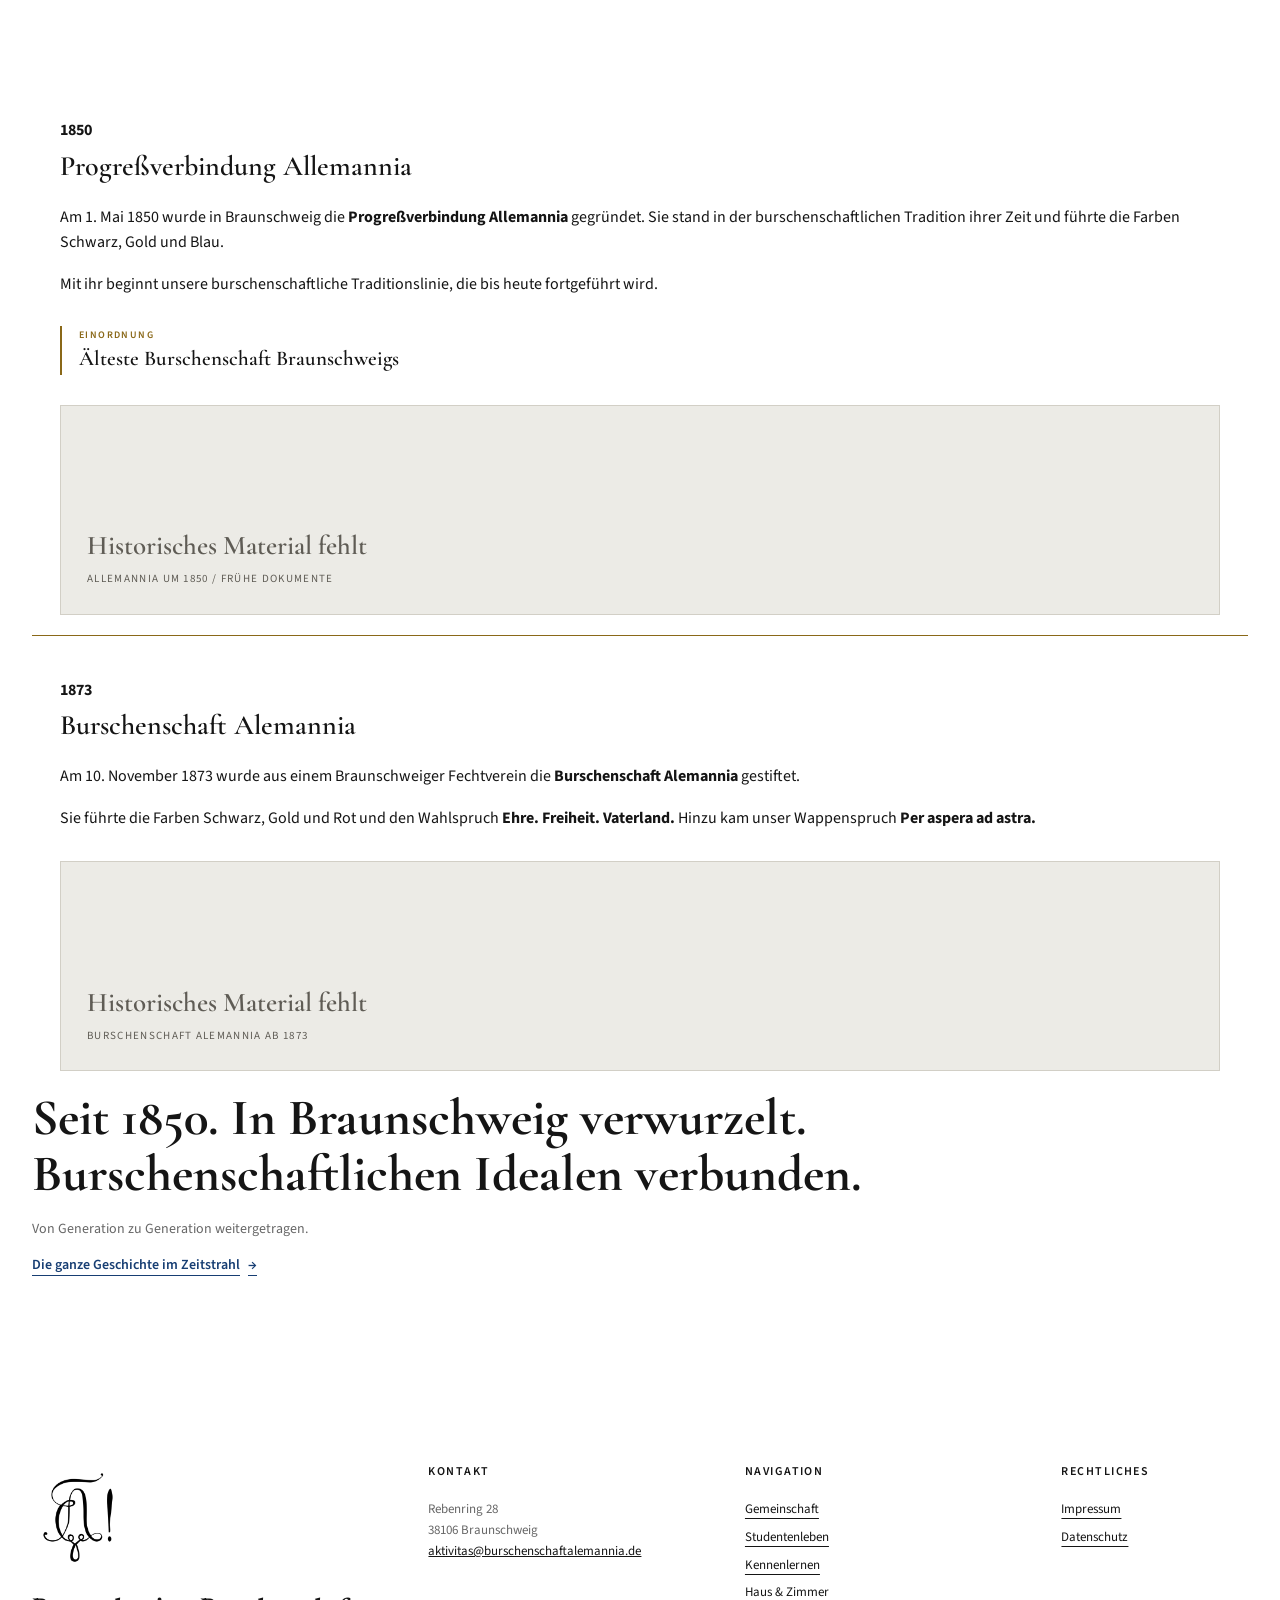
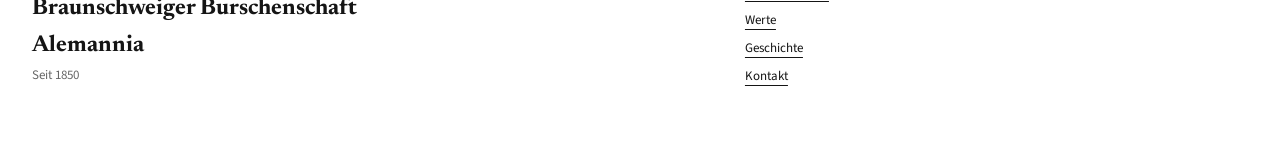
==== commit 2142025e: "Reveal original house photos on interaction" ====
--- a/index.html
+++ b/index.html
@@ -62,9 +62,15 @@
     .house-gallery { display: grid; grid-template-columns: repeat(2, minmax(0, 1fr)); gap: 16px; max-width: 1240px; margin: 0 auto 72px; }
     .house-photo { position: relative; aspect-ratio: 4 / 3; overflow: hidden; background: var(--charcoal); }
     .house-photo:first-child { grid-column: 1 / -1; aspect-ratio: 2 / 1; }
-    .house-photo img { position: absolute; inset: 0; width: 100%; height: 100%; object-fit: cover; object-position: center; transition: transform .6s ease; }
-    .house-photo:hover img { transform: scale(1.02); }
-    .house-photo figcaption { position: absolute; right: 0; bottom: 0; left: 0; padding: 44px 22px 18px; background: linear-gradient(transparent, rgba(9, 18, 34, .78)); color: #fff; font-family: "Source Sans 3", sans-serif; font-size: 14px; font-weight: 600; }
+    .house-photo > picture { position: absolute; inset: 0; }
+    .house-photo img { position: absolute; inset: 0; width: 100%; height: 100%; object-fit: cover; object-position: center; transition: transform .65s ease; }
+    .house-photo-original { z-index: 1; opacity: 0; transform: scale(1.025); transition: opacity .42s ease, transform .65s ease; }
+    .house-photo.is-original-ready:is(:hover, :focus-visible) .house-photo-original, .house-photo.is-original-visible .house-photo-original { opacity: 1; transform: scale(1); }
+    .house-photo:is(:hover, :focus-visible) > picture img { transform: scale(1.018); }
+    .house-photo:focus-visible { outline: 3px solid var(--gold); outline-offset: 4px; }
+    .house-photo figcaption { position: absolute; z-index: 2; right: 0; bottom: 0; left: 0; display: flex; gap: 18px; align-items: flex-end; justify-content: space-between; padding: 44px 22px 18px; background: linear-gradient(transparent, rgba(9, 18, 34, .78)); color: #fff; font-family: "Source Sans 3", sans-serif; font-size: 14px; font-weight: 600; pointer-events: none; }
+    .house-photo-reveal figcaption::after { flex: 0 0 auto; color: #e3c477; font-size: 10px; letter-spacing: .12em; content: "Original ansehen"; text-transform: uppercase; }
+    .house-photo.is-original-ready:is(:hover, :focus-visible) figcaption::after, .house-photo.is-original-visible figcaption::after { content: "Originalfoto"; }
     .house-copy { max-width: 920px; margin: 0 auto; padding: 0; }
     .room-offer { display: grid; grid-template-columns: 1fr 1fr; gap: clamp(42px, 7vw, 96px); align-items: center; max-width: 1240px; margin: 100px auto 0; padding: clamp(38px, 6vw, 80px); background: #fbf7ee; }
     .room-offer-copy h3 { font-size: clamp(46px, 5vw, 70px); }
@@ -127,8 +133,16 @@
       .room-offer { margin-top: 72px; padding: 30px 20px; }
       .room-offer-photo { min-height: 340px; }
     }
+    @media (hover: none) {
+      .house-photo.is-original-ready:not(.is-original-visible) .house-photo-original { opacity: 0; transform: scale(1.025); }
+      .house-photo-reveal figcaption::after { content: "Original antippen"; }
+      .house-photo.is-original-visible figcaption::after { content: "Bearbeitet anzeigen"; }
+    }
+    @media (prefers-reduced-motion: reduce) {
+      .house-photo img, .house-photo-original { transition: none; }
+    }
   </style>
-  <script src="script.js?v=20260826-3" defer></script>
+  <script src="script.js?v=20260827-1" defer></script>
 </head>
 <body>
   <a class="skip-link" href="#main-content">Zum Inhalt springen</a>
@@ -182,9 +196,9 @@
 
     <section class="section house-section" id="haus" aria-labelledby="haus-title">
       <div class="house-gallery">
-        <figure class="house-photo"><picture><source srcset="assets/hausfront-720.webp 720w, assets/hausfront-1440.webp 1440w" sizes="(max-width: 900px) calc(100vw - 36px), 1240px" type="image/webp"><img src="Hausfront.png" width="1537" height="1023" loading="lazy" decoding="async" alt="Das beleuchtete Alemannenhaus am Rebenring in der Abenddämmerung"></picture><figcaption>Das Alemannenhaus am Rebenring</figcaption></figure>
-        <figure class="house-photo"><picture><source srcset="assets/garten-720.webp 720w, assets/garten-1440.webp 1440w" sizes="(max-width: 600px) calc(100vw - 24px), 610px" type="image/webp"><img src="garten.png" width="1448" height="1086" loading="lazy" decoding="async" alt="Der begrünte Garten des Alemannenhauses mit Sitzgruppe, Esstisch und Grill"></picture><figcaption>Unser Garten mit Grill- und Sitzbereich</figcaption></figure>
-        <figure class="house-photo"><picture><source srcset="assets/gemeinschaftszimmer-720.webp 720w, assets/gemeinschaftszimmer-1440.webp 1440w" sizes="(max-width: 600px) calc(100vw - 24px), 610px" type="image/webp"><img src="gemeinschaftszimmer.png" width="1445" height="1088" loading="lazy" decoding="async" alt="Der helle Gemeinschaftsraum im Alemannenhaus mit Sofas und großem Esstisch"></picture><figcaption>Gemeinschaftsraum</figcaption></figure>
+        <figure class="house-photo house-photo-reveal" tabindex="0" data-original-src="assets/hausfront-original-1440.webp" data-original-srcset="assets/hausfront-original-720.webp 720w, assets/hausfront-original-1440.webp 1440w" data-original-sizes="(max-width: 900px) calc(100vw - 36px), 1240px"><picture><source srcset="assets/hausfront-720.webp 720w, assets/hausfront-1440.webp 1440w" sizes="(max-width: 900px) calc(100vw - 36px), 1240px" type="image/webp"><img src="Hausfront.png" width="1537" height="1023" loading="lazy" decoding="async" alt="Das beleuchtete Alemannenhaus am Rebenring in der Abenddämmerung"></picture><figcaption>Das Alemannenhaus am Rebenring</figcaption></figure>
+        <figure class="house-photo house-photo-reveal" tabindex="0" data-original-src="assets/garten-original-1440.webp" data-original-srcset="assets/garten-original-720.webp 720w, assets/garten-original-1440.webp 1440w" data-original-sizes="(max-width: 600px) calc(100vw - 24px), 610px"><picture><source srcset="assets/garten-720.webp 720w, assets/garten-1440.webp 1440w" sizes="(max-width: 600px) calc(100vw - 24px), 610px" type="image/webp"><img src="garten.png" width="1448" height="1086" loading="lazy" decoding="async" alt="Der begrünte Garten des Alemannenhauses mit Sitzgruppe, Esstisch und Grill"></picture><figcaption>Unser Garten mit Grill- und Sitzbereich</figcaption></figure>
+        <figure class="house-photo house-photo-reveal" tabindex="0" data-original-src="assets/gemeinschaftszimmer-original-1440.webp" data-original-srcset="assets/gemeinschaftszimmer-original-720.webp 720w, assets/gemeinschaftszimmer-original-1440.webp 1440w" data-original-sizes="(max-width: 600px) calc(100vw - 24px), 610px"><picture><source srcset="assets/gemeinschaftszimmer-720.webp 720w, assets/gemeinschaftszimmer-1440.webp 1440w" sizes="(max-width: 600px) calc(100vw - 24px), 610px" type="image/webp"><img src="gemeinschaftszimmer.png" width="1445" height="1088" loading="lazy" decoding="async" alt="Der helle Gemeinschaftsraum im Alemannenhaus mit Sofas und großem Esstisch"></picture><figcaption>Gemeinschaftsraum</figcaption></figure>
       </div>
       <div class="house-copy"><p class="eyebrow">Unser Zuhause in Braunschweig</p><h2 id="haus-title">Mitten im Univiertel zuhause.</h2><p>Das Alemannenhaus am Rebenring ist der Mittelpunkt unseres Bundeslebens.</p><p>Hier wird gewohnt, gelernt, gekocht, diskutiert und gefeiert. Neben den Studentenzimmern bietet das Haus eine große Küche, Gemeinschaftsräume und einen Garten mit Grillmöglichkeit.</p><p>Der Hauptcampus der TU Braunschweig liegt nur wenige Minuten zu Fuß entfernt, die Innenstadt ist mit dem Fahrrad schnell erreichbar.</p></div>
       <div class="room-offer"><div class="room-offer-copy"><p class="eyebrow">Zimmer frei?</p><h3>Wohnen direkt an der Uni.</h3><p>Du suchst ein Zimmer in Braunschweig und möchtest nicht nur irgendwo wohnen?</p><p>Bei uns lebst du mit Studenten verschiedener Fachrichtungen zusammen. Neben deinem eigenen Zimmer stehen eine große Küche, Gemeinschaftsräume und ein Garten zur Verfügung. Der Hauptcampus der TU liegt praktisch vor der Haustür.</p><div class="button-row"><a class="button button-primary" href="mailto:aktivitas@burschenschaftalemannia.de?subject=Freies%20Zimmer">Freie Zimmer ansehen</a><a class="button button-link" href="https://www.wg-gesucht.de/wg-zimmer-in-Braunschweig-Univiertel.6372466.html">WG auf WG-Gesucht ansehen</a></div></div><figure class="room-offer-photo"><picture><source srcset="assets/zimmer-720.webp 720w, assets/zimmer-1440.webp 1440w" sizes="(max-width: 900px) calc(100vw - 76px), 610px" type="image/webp"><img src="zimmer1.png" width="1448" height="1086" loading="lazy" decoding="async" alt="Helles möbliertes Studentenzimmer mit Bett, Schreibtisch und Kleiderschrank"></picture></figure></div>
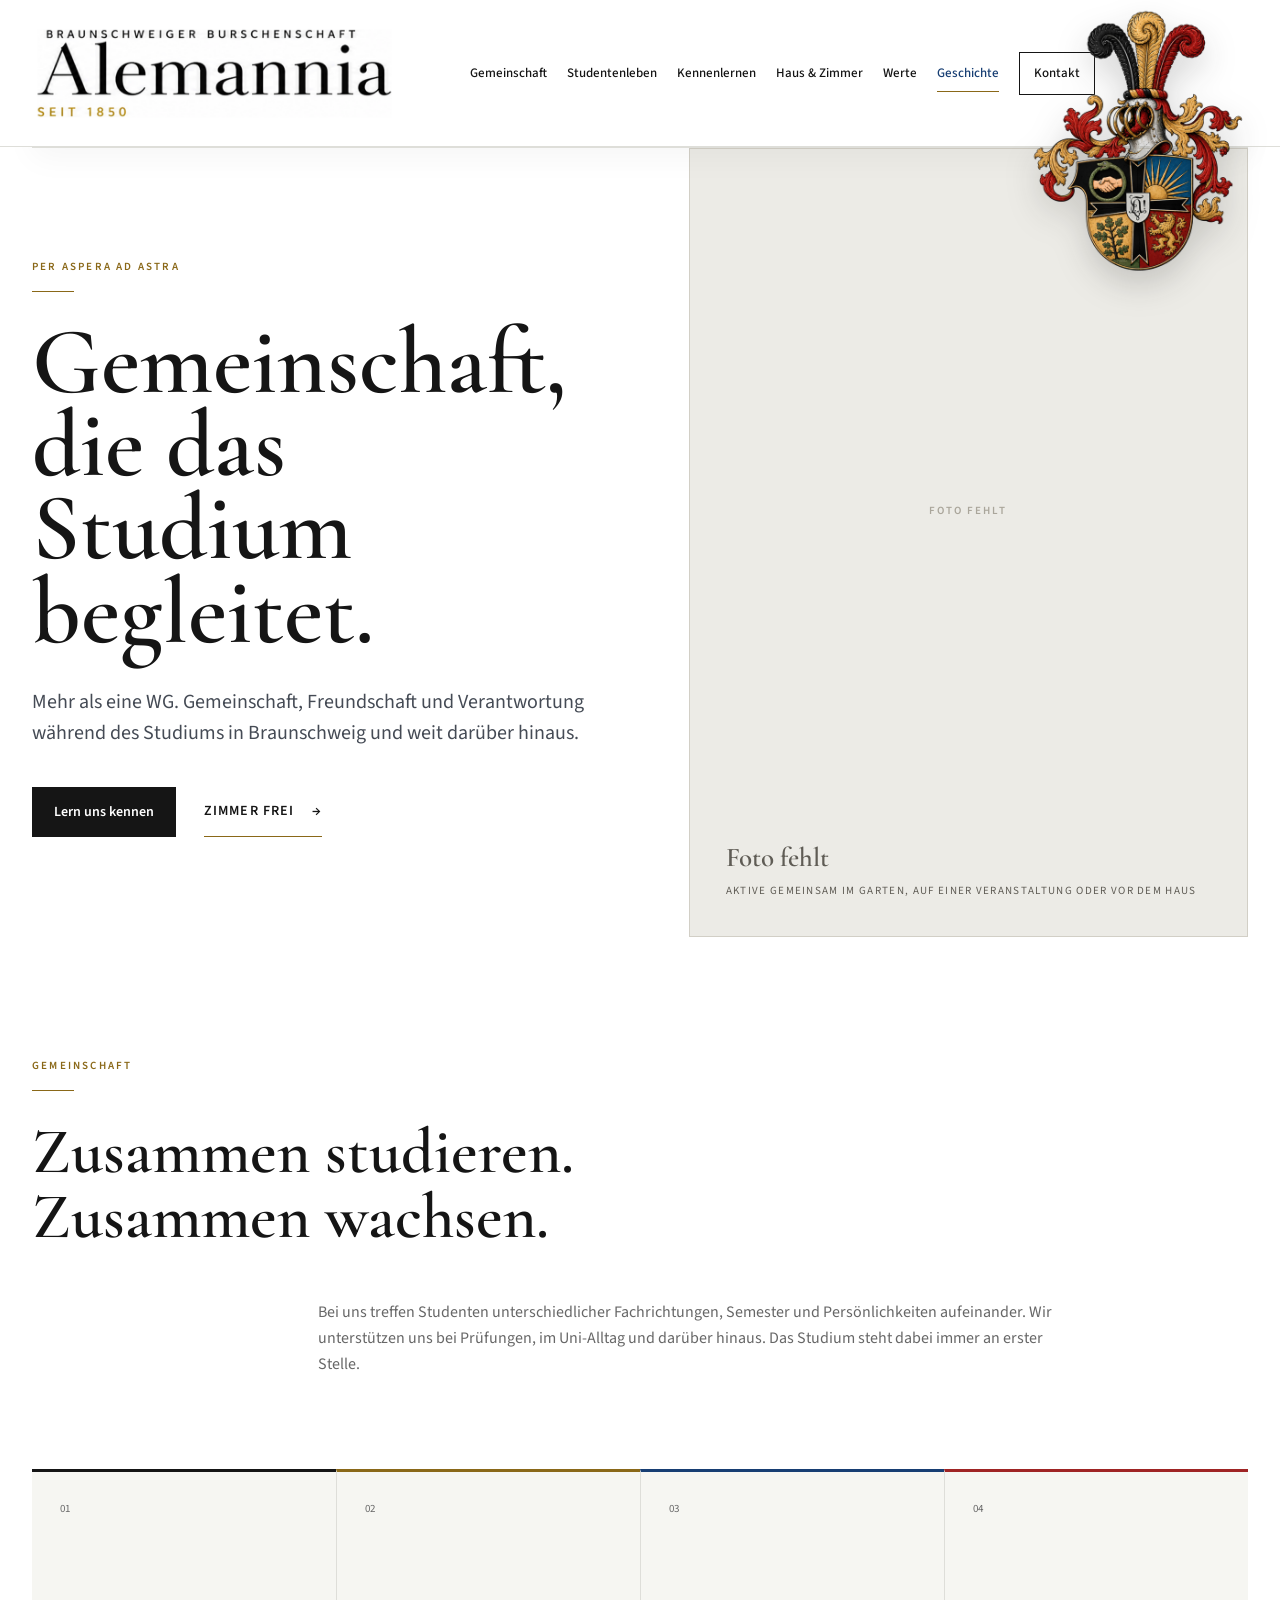
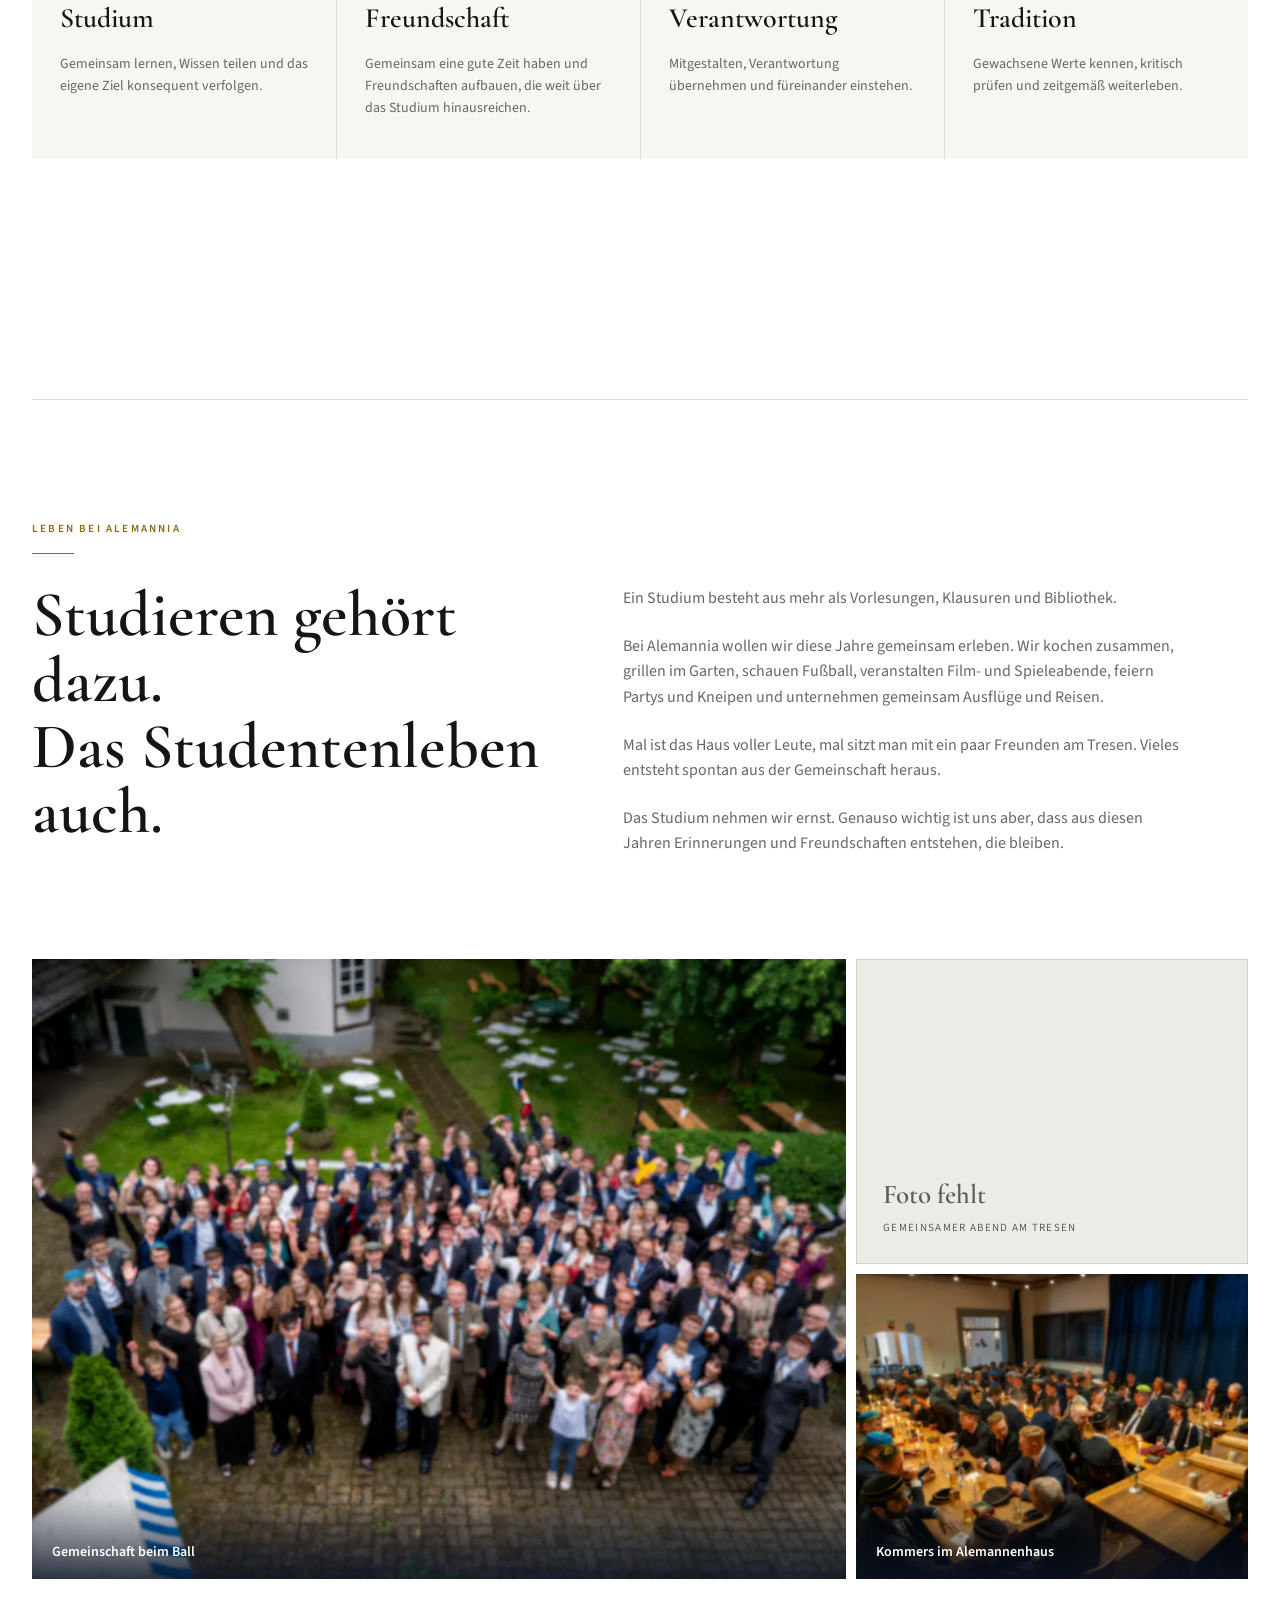
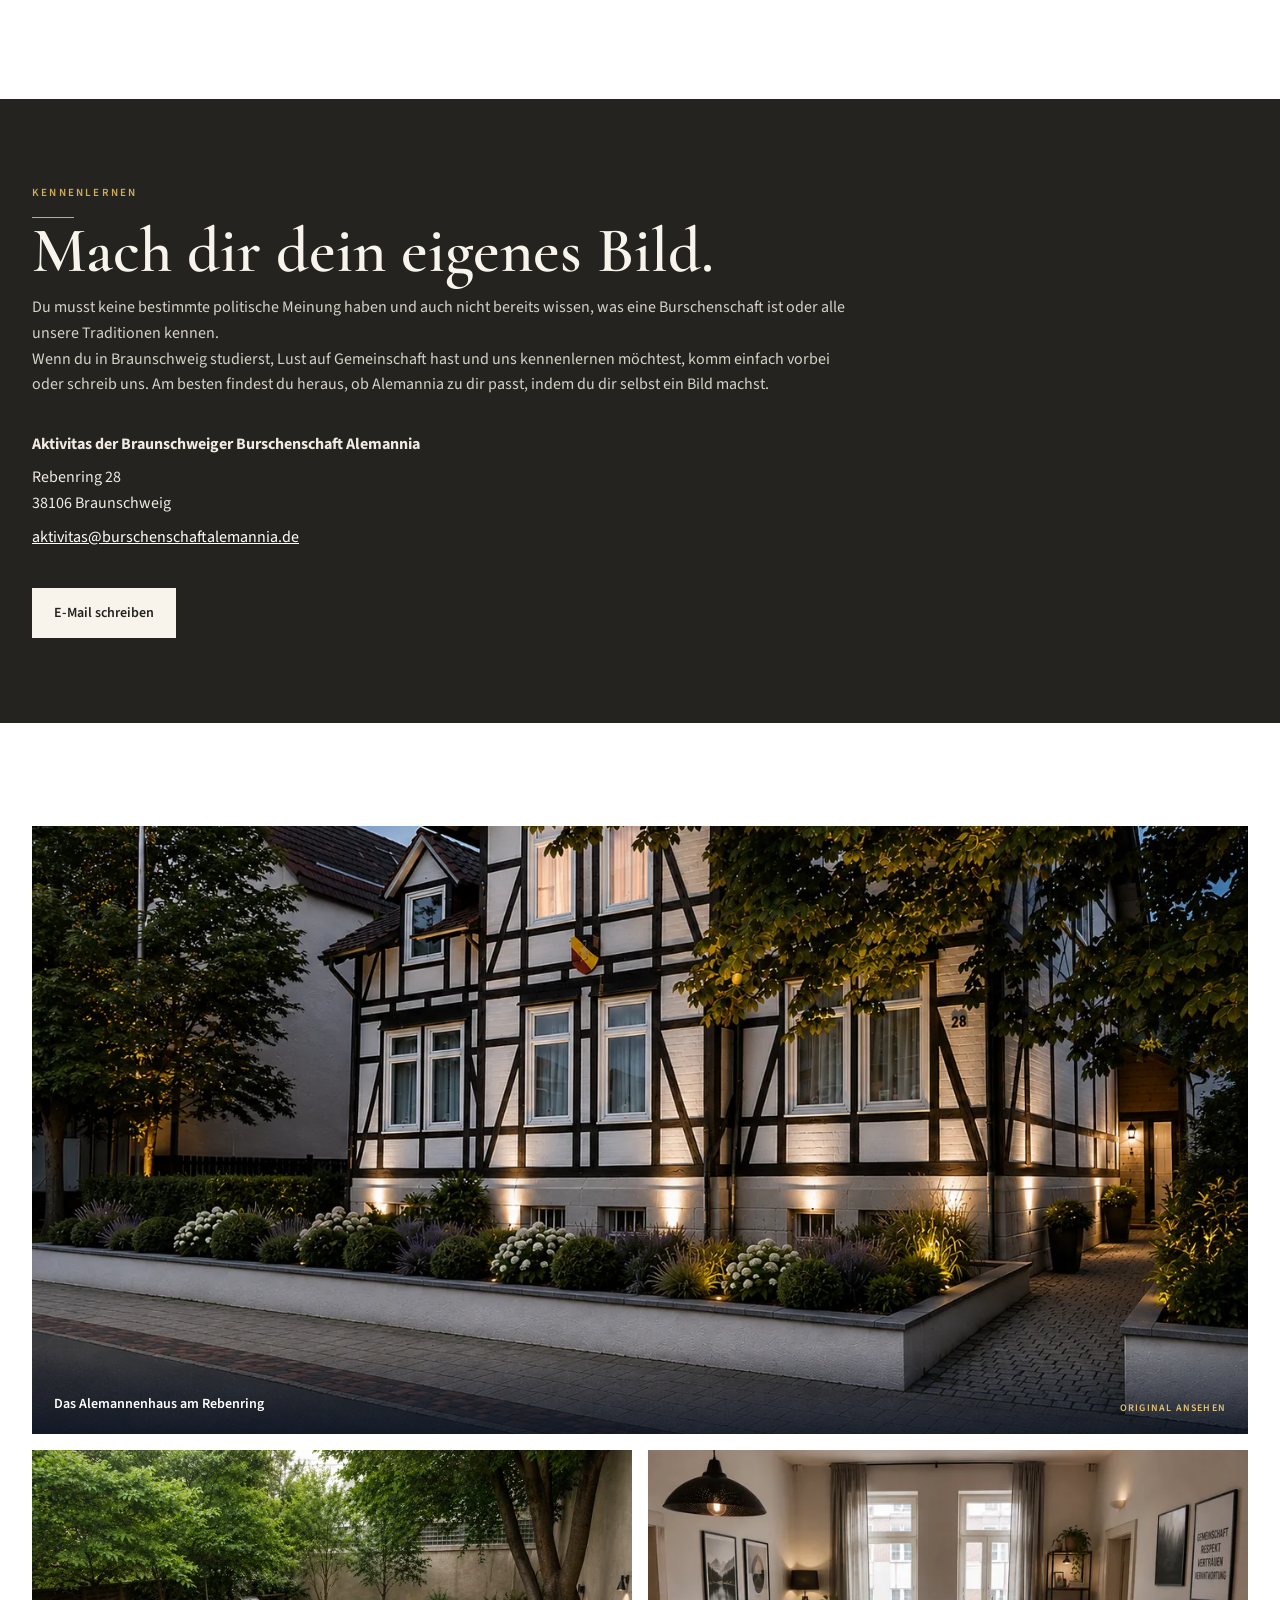
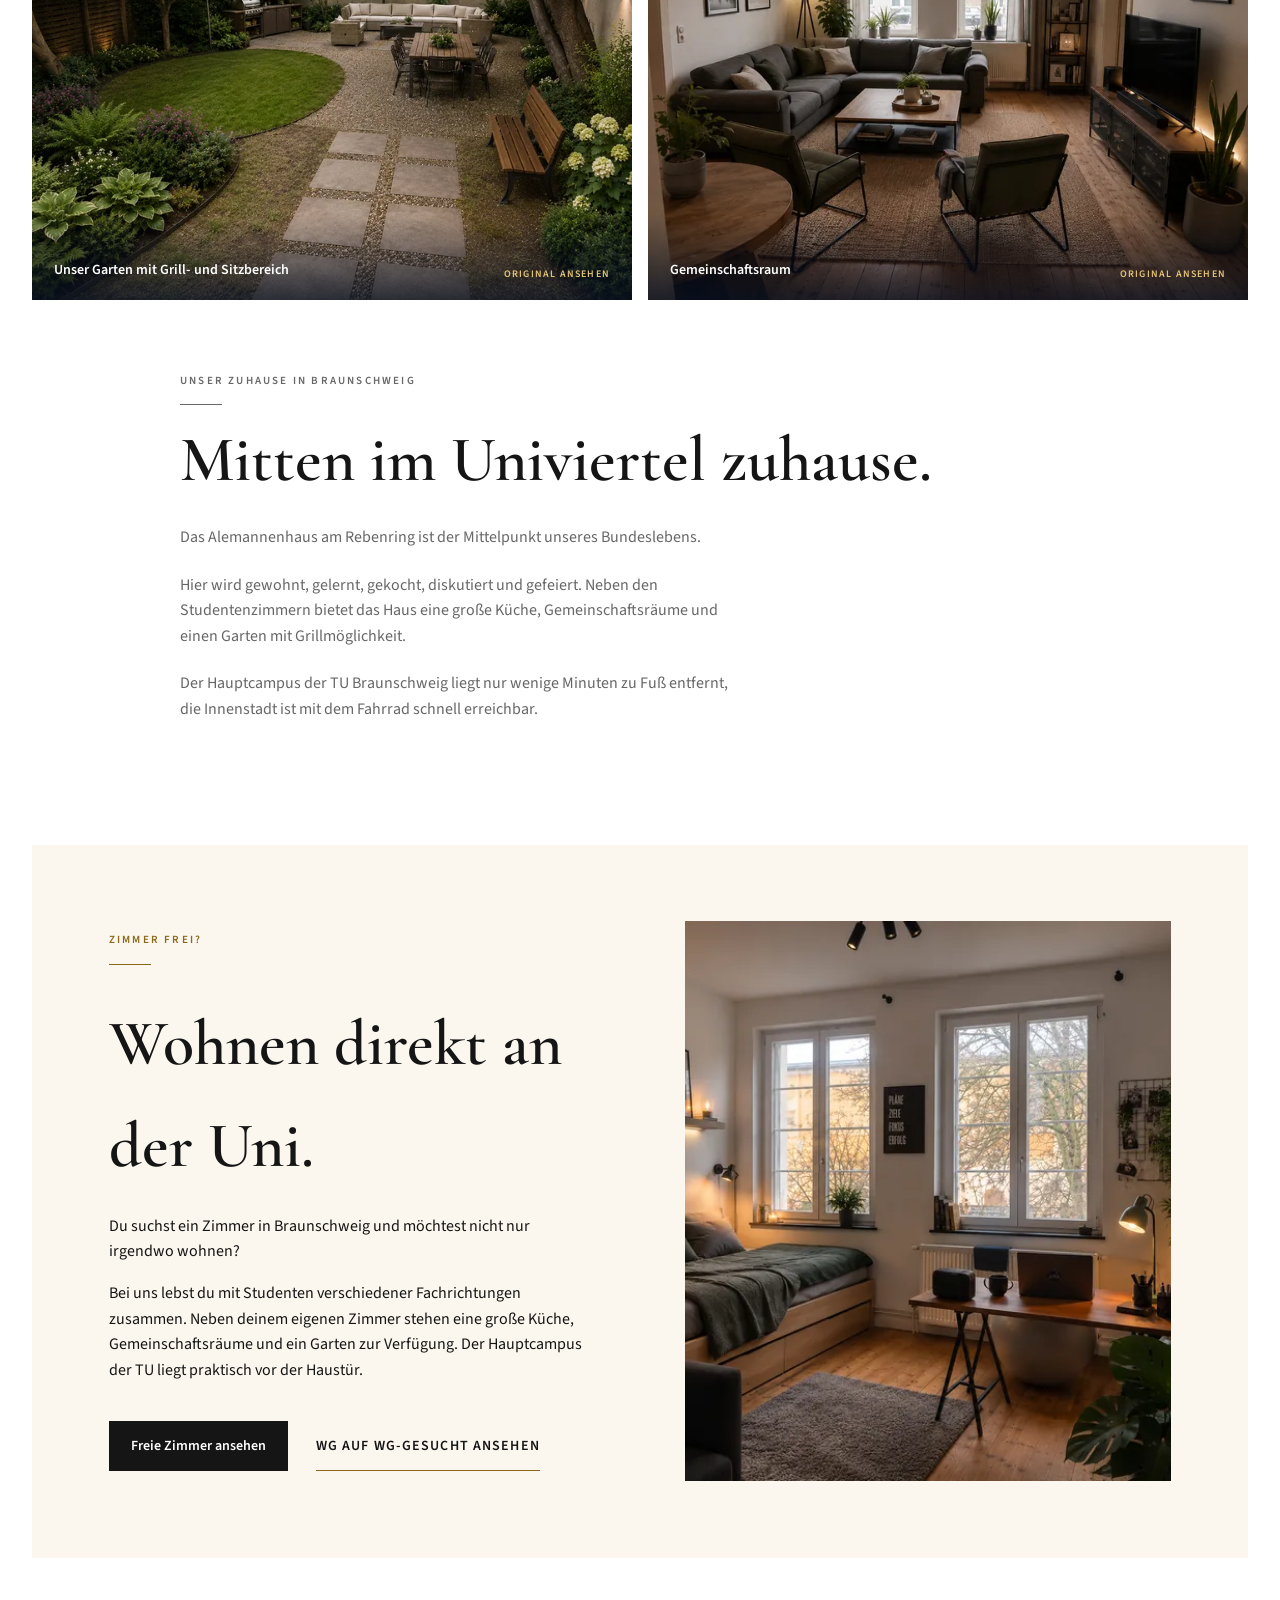
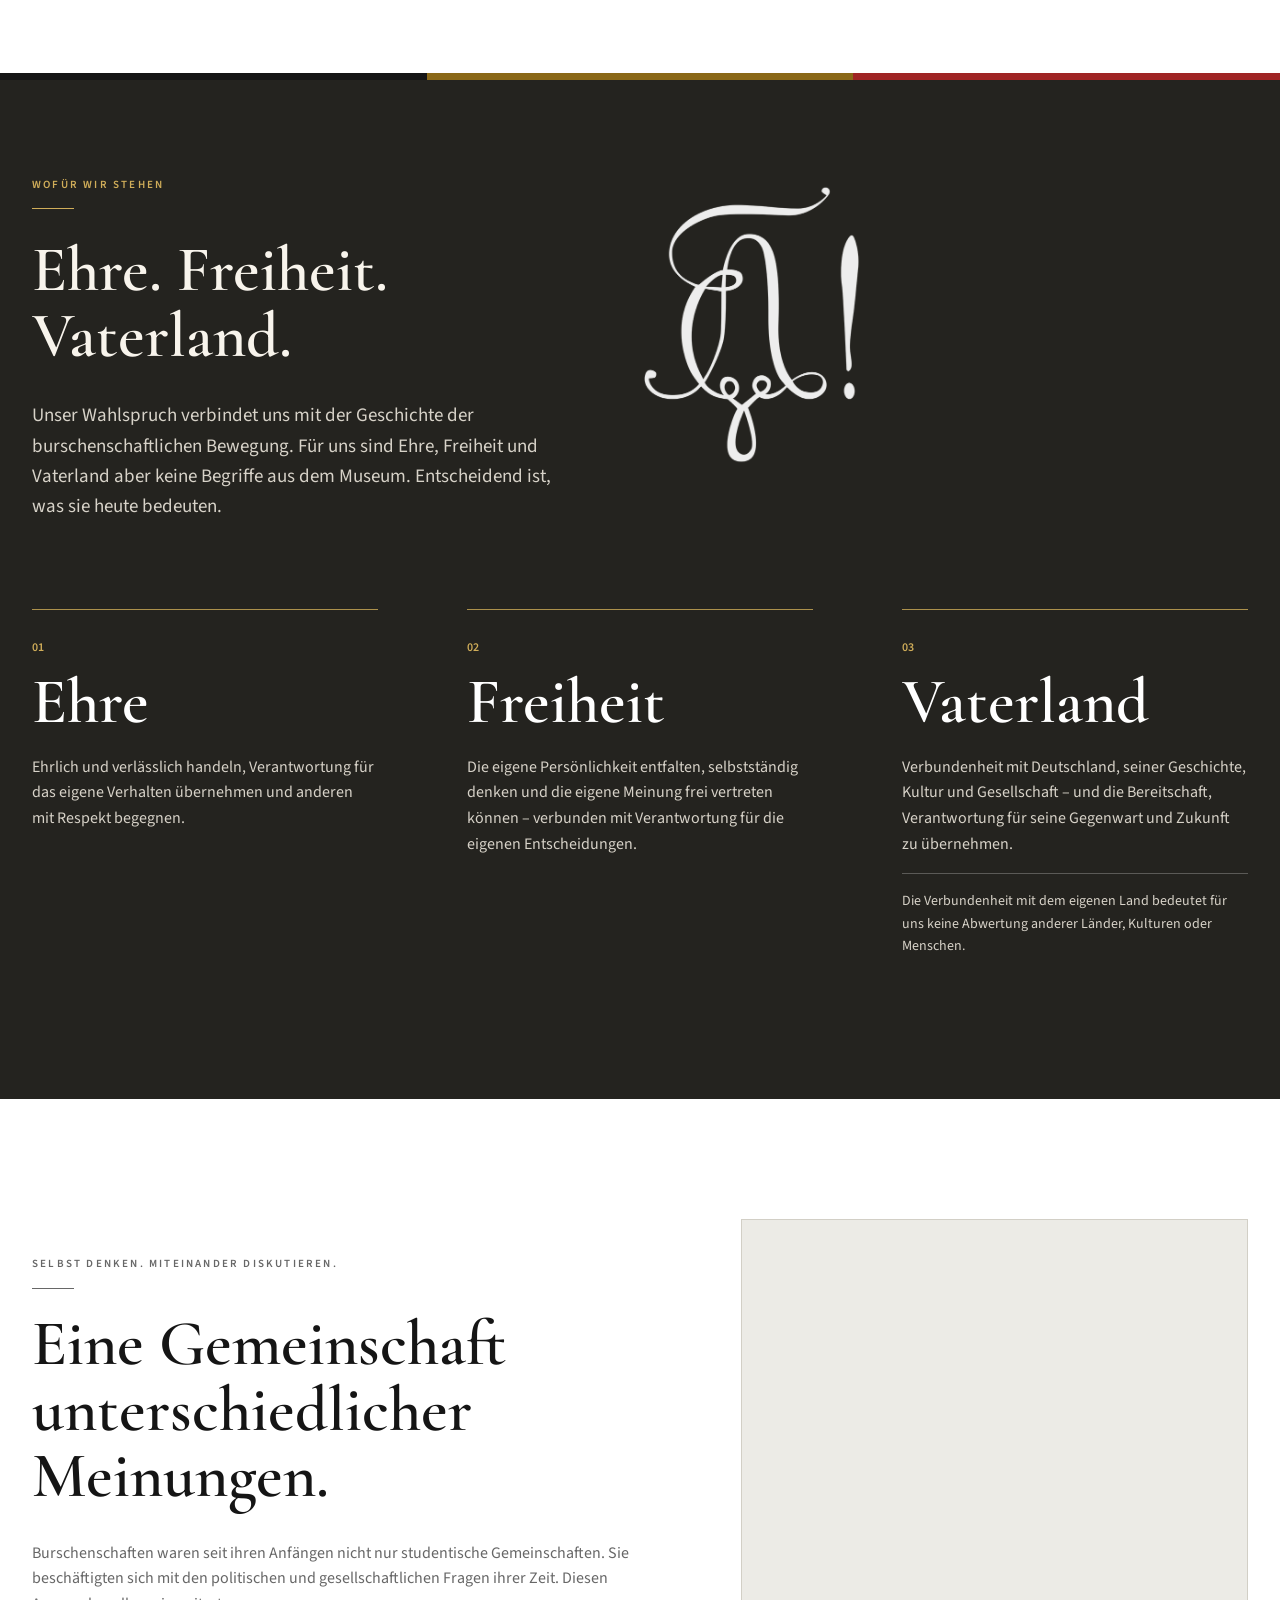
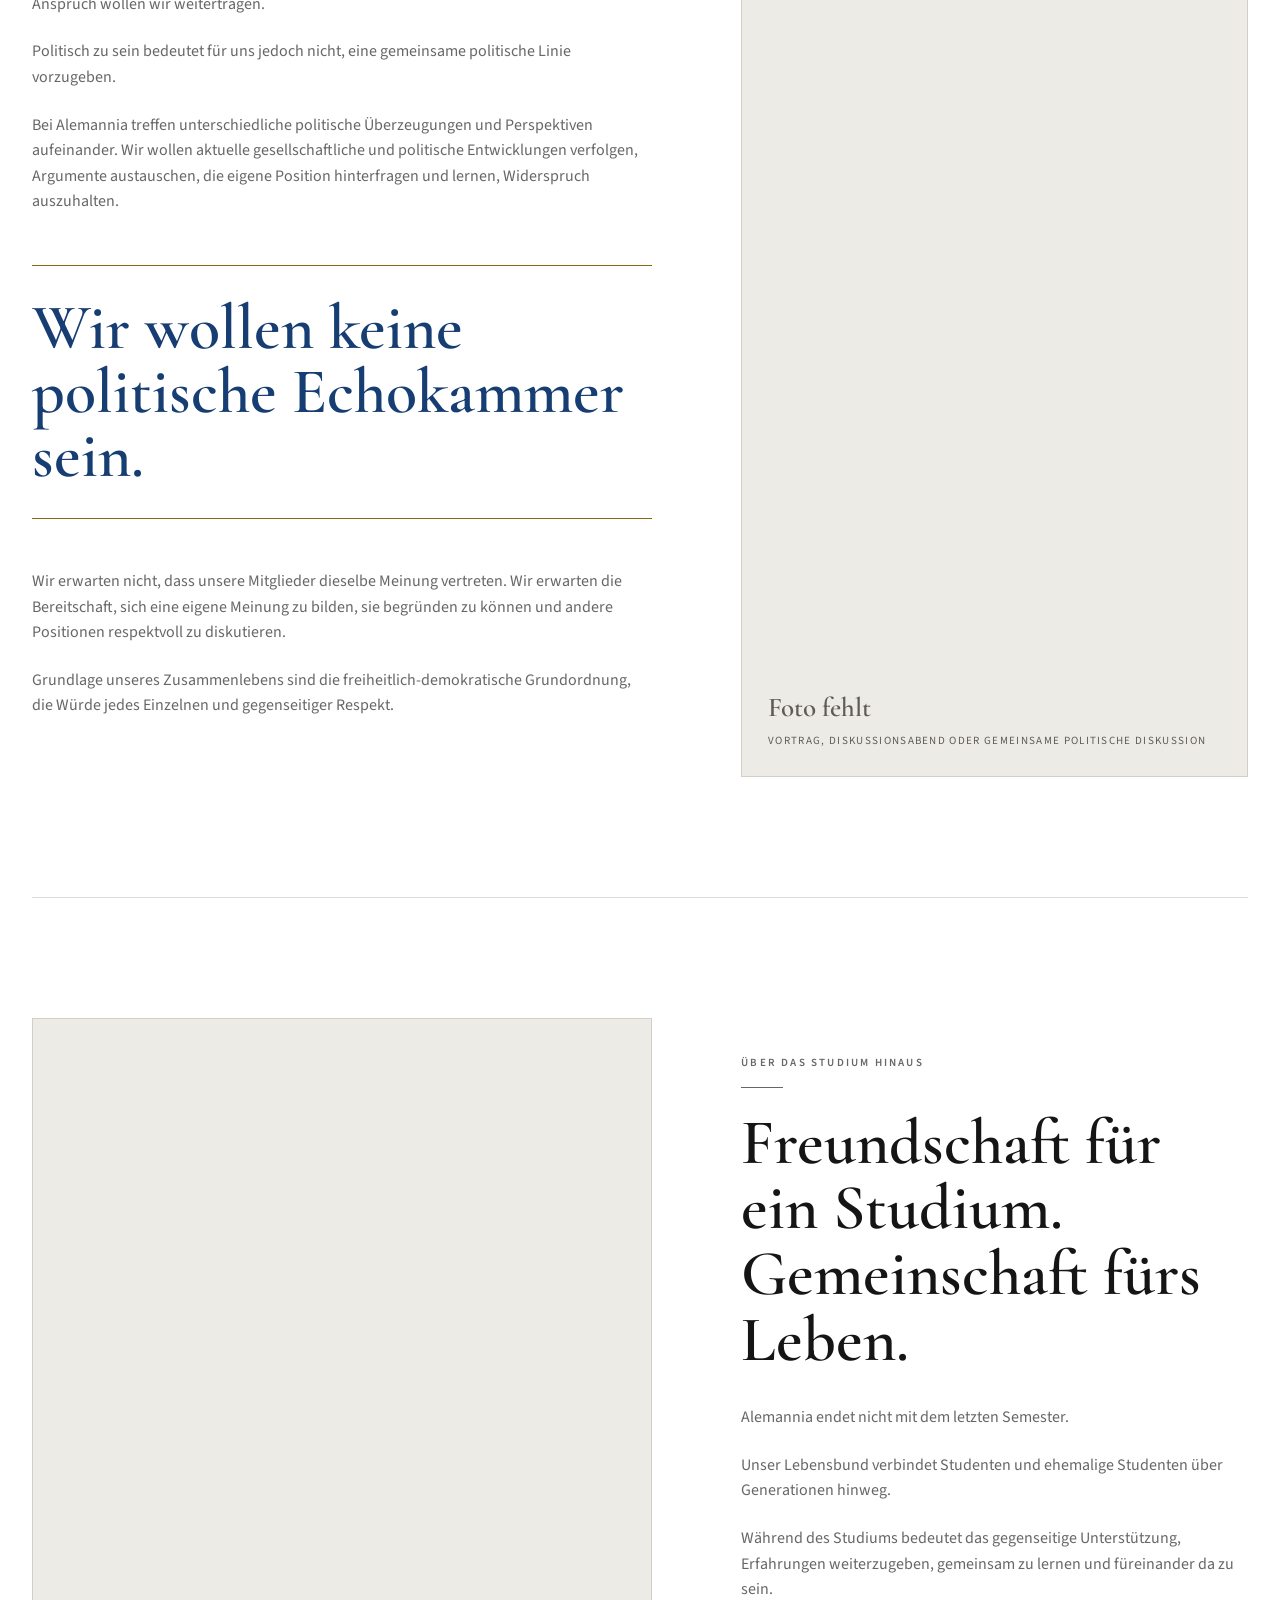
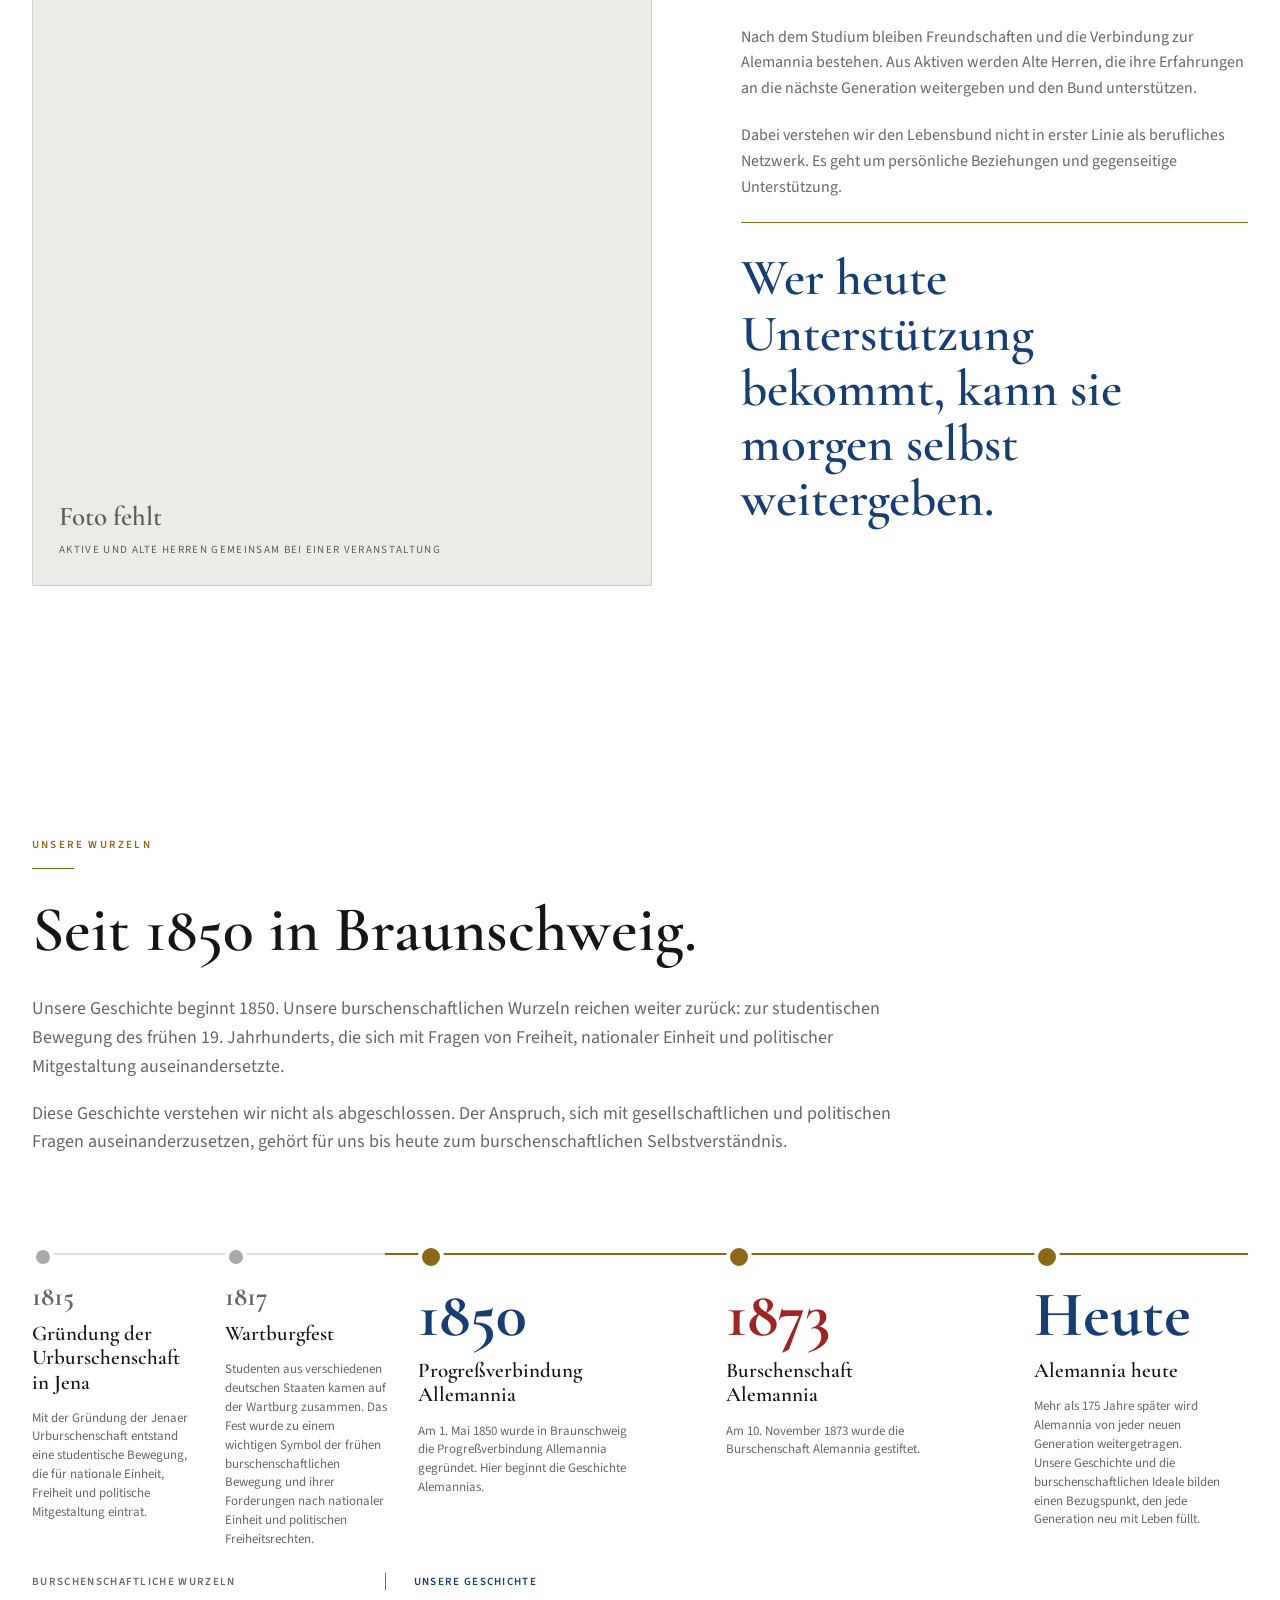
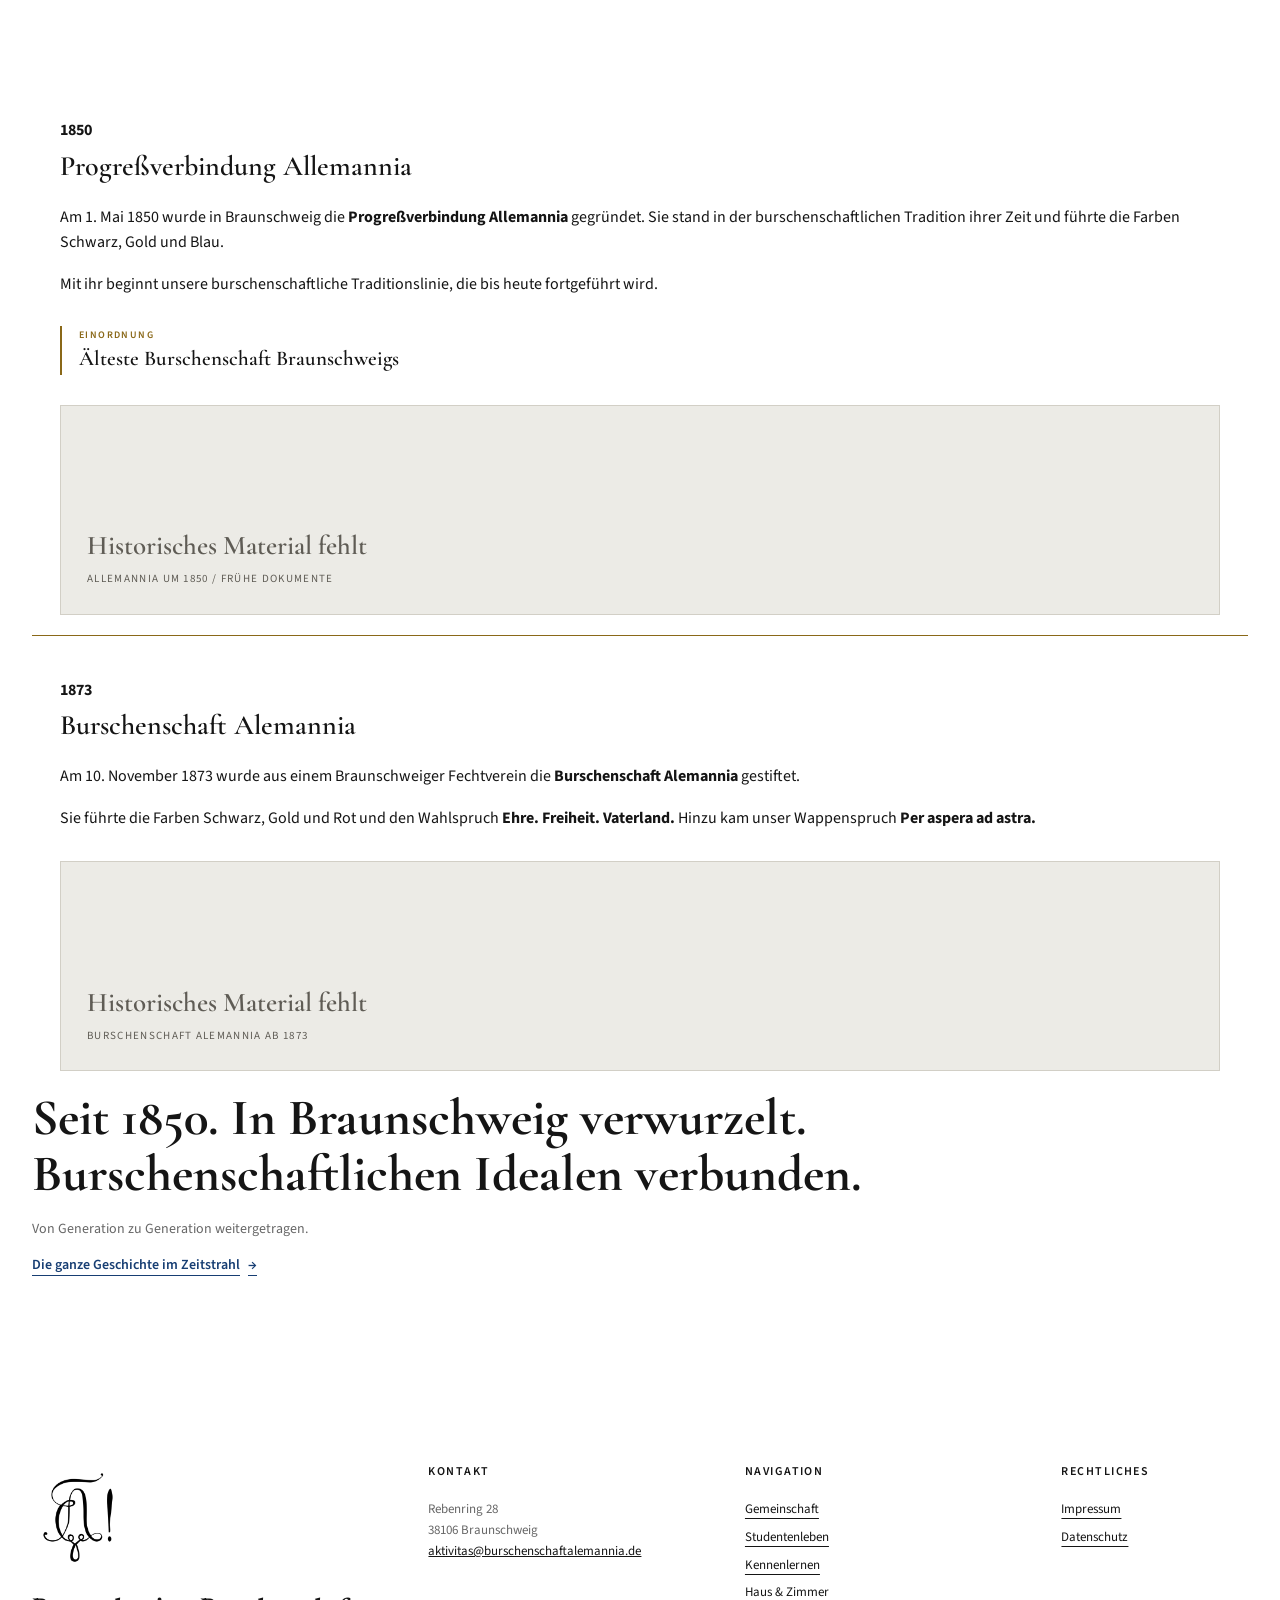
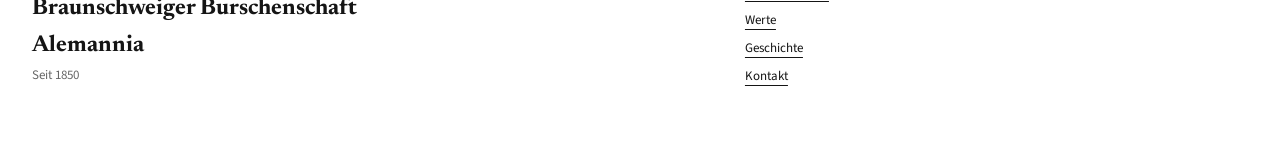
==== commit 01659169: "Restore edited photos after interaction" ====
--- a/index.html
+++ b/index.html
@@ -142,7 +142,7 @@
       .house-photo img, .house-photo-original { transition: none; }
     }
   </style>
-  <script src="script.js?v=20260827-1" defer></script>
+  <script src="script.js?v=20260827-2" defer></script>
 </head>
 <body>
   <a class="skip-link" href="#main-content">Zum Inhalt springen</a>
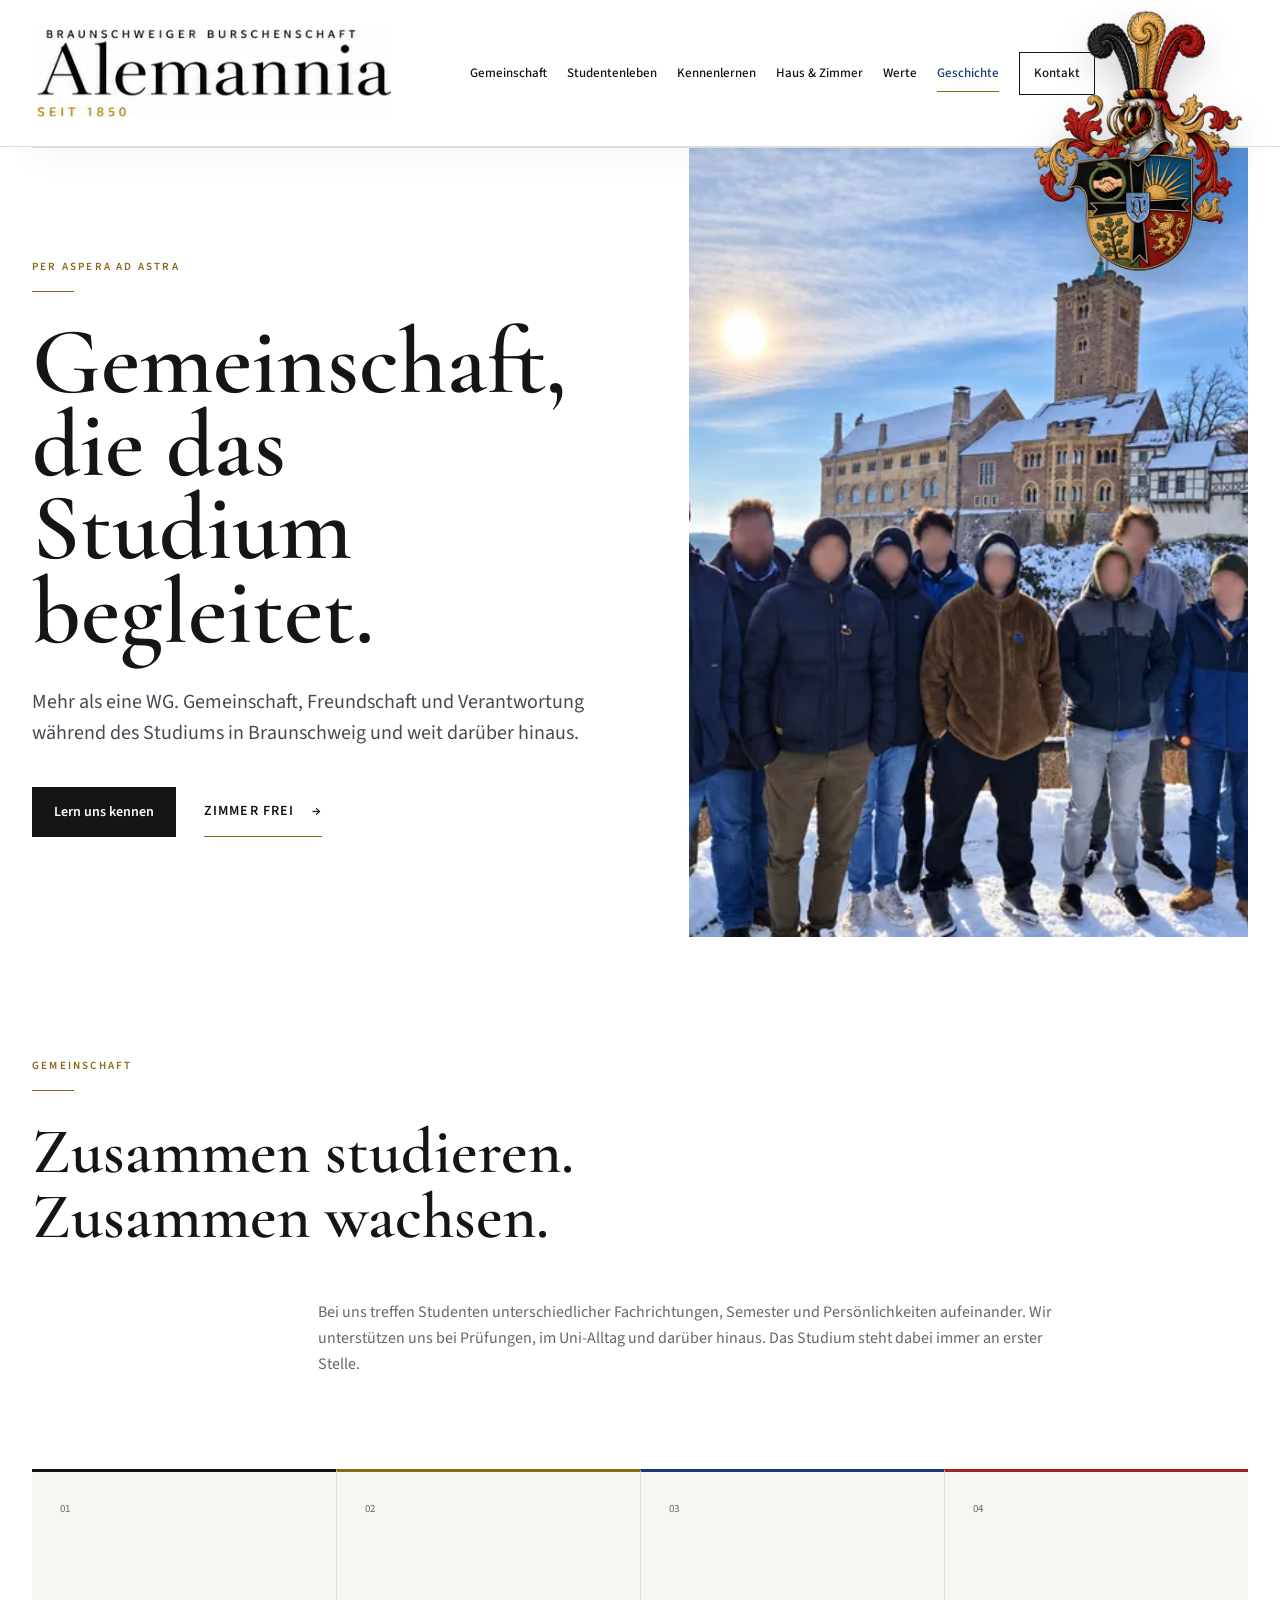
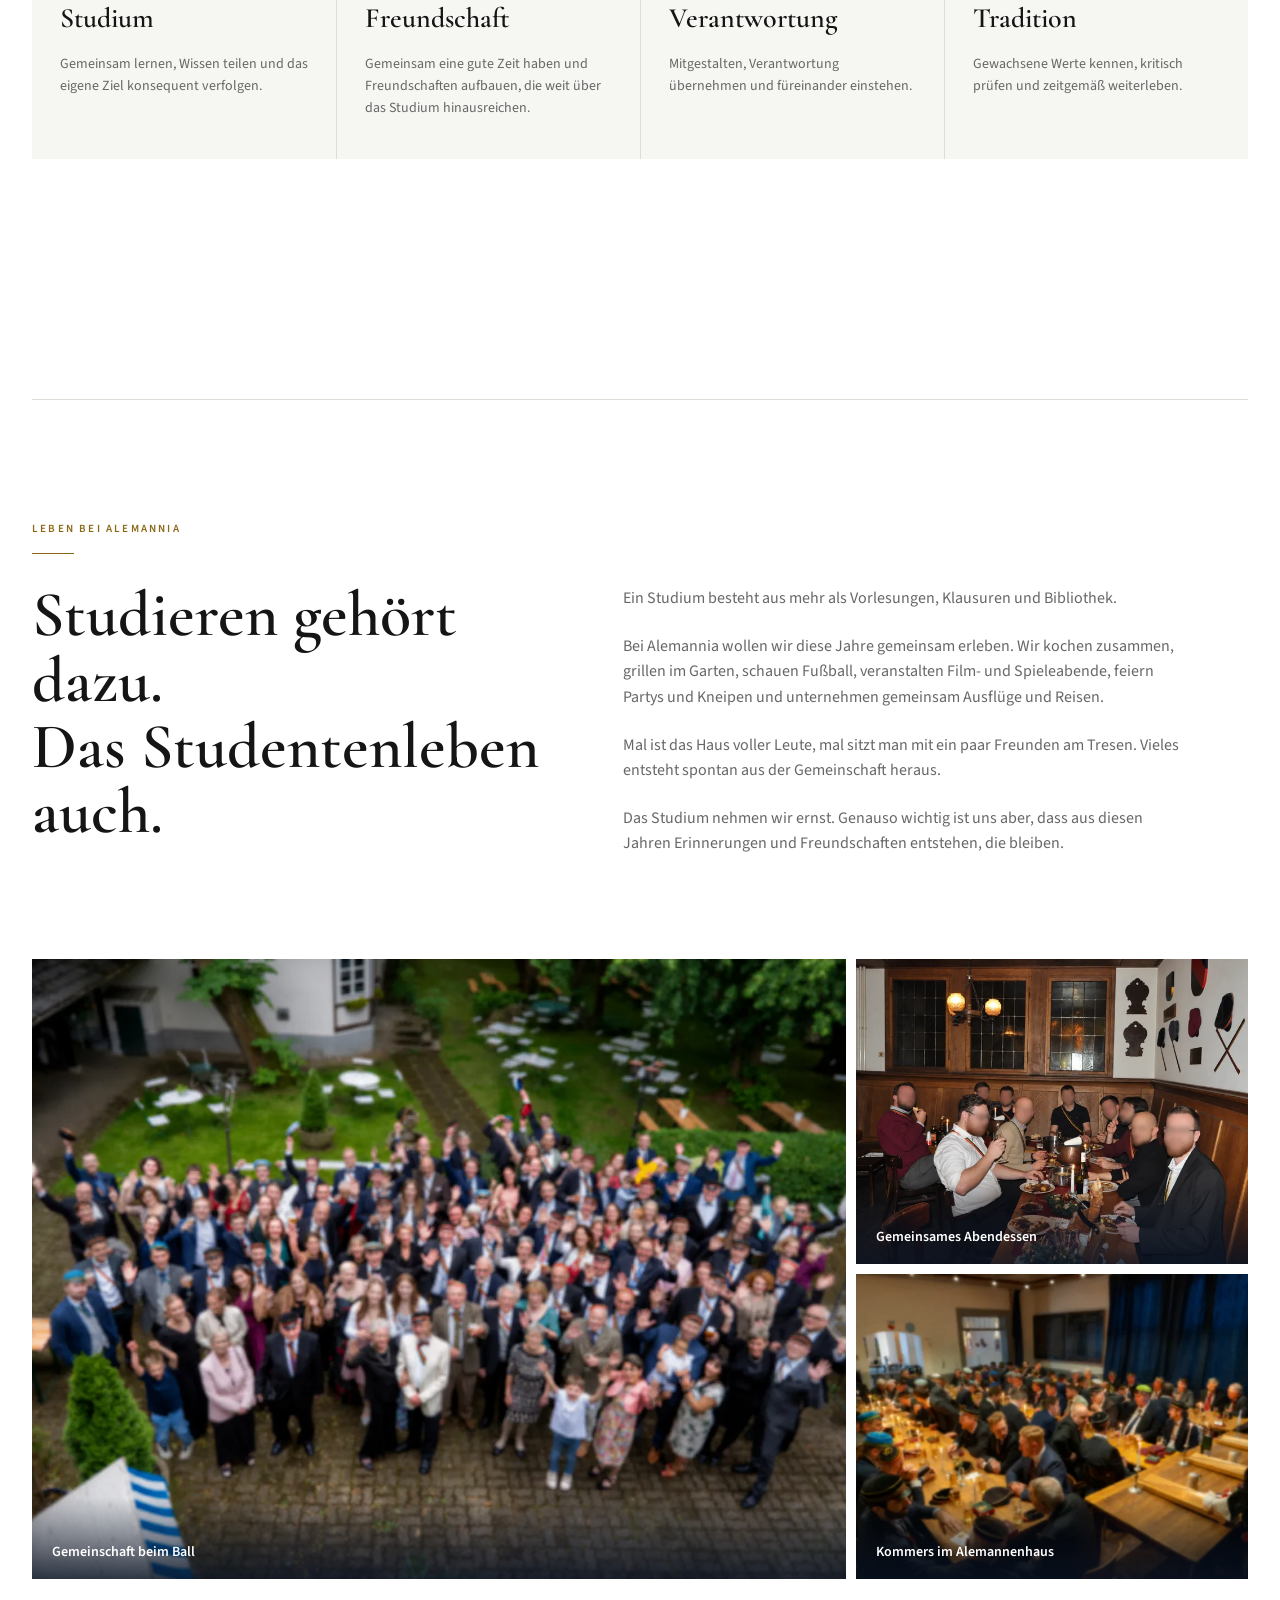
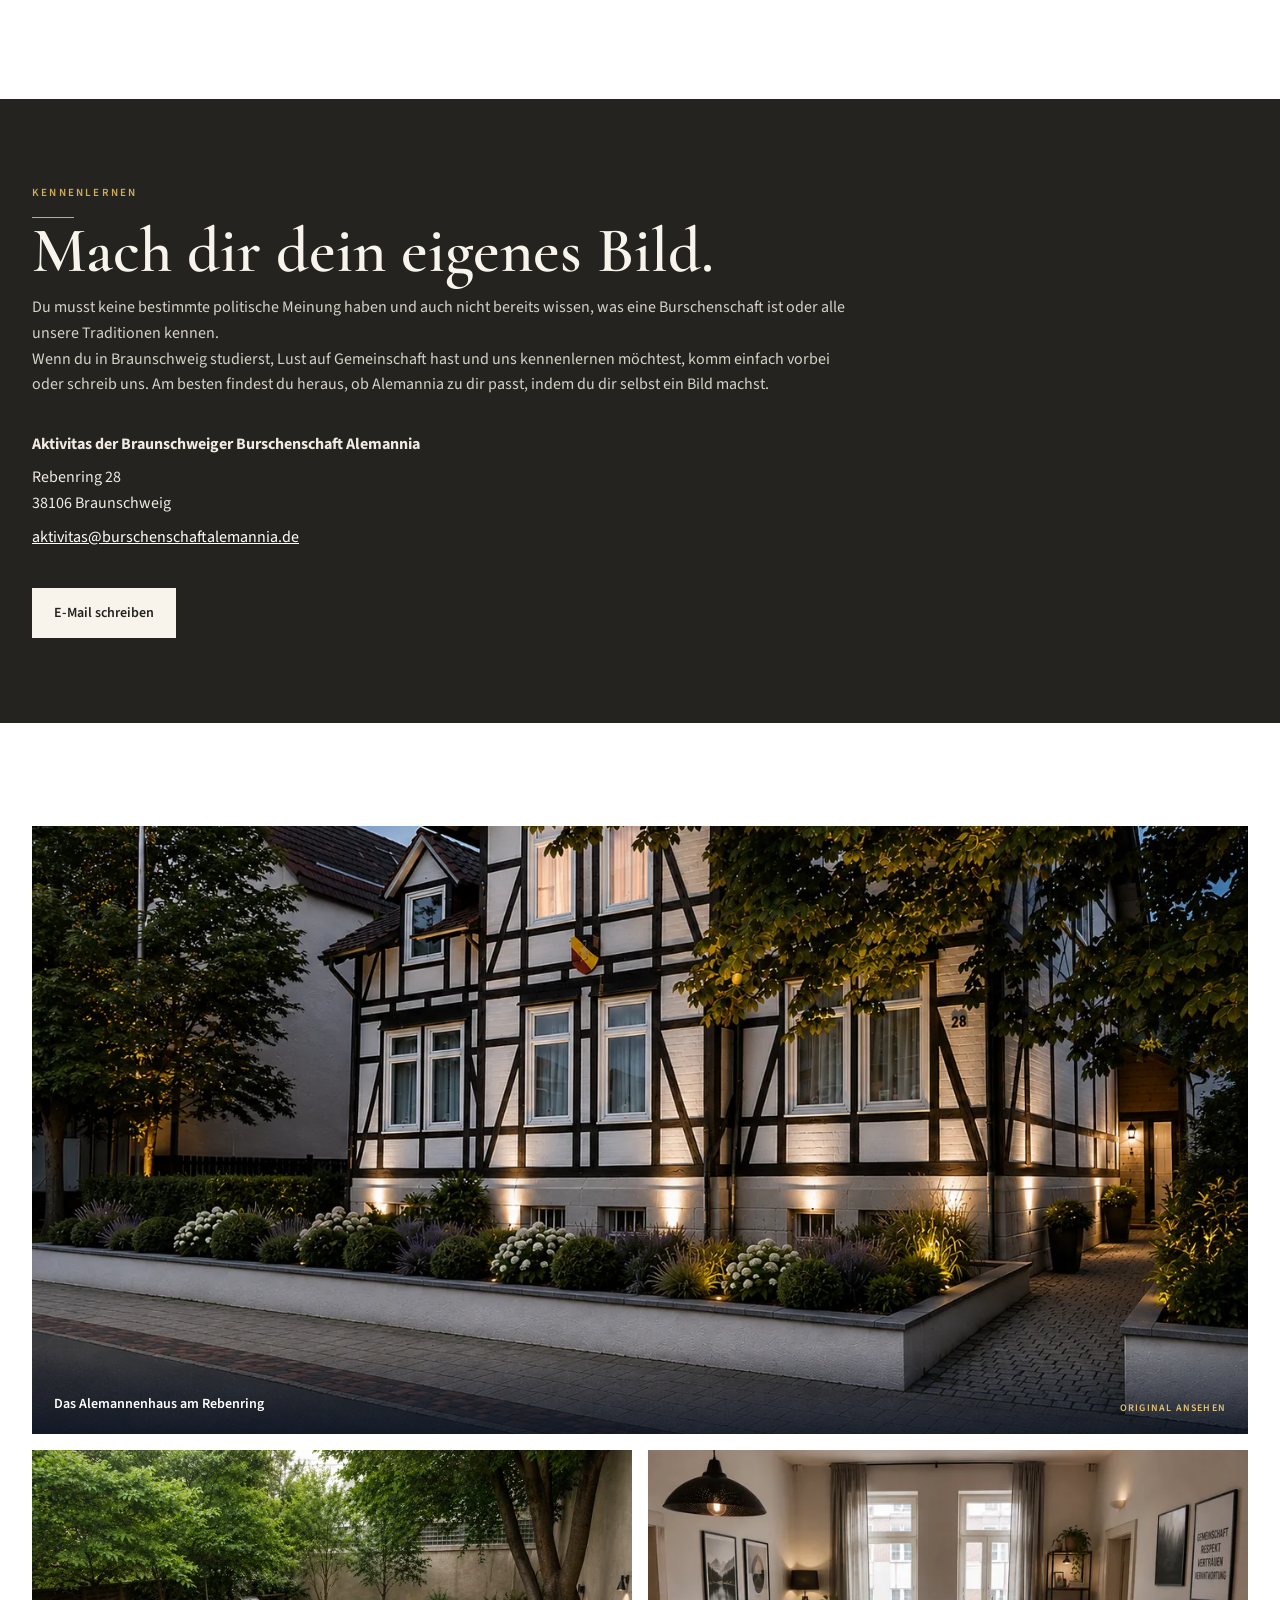
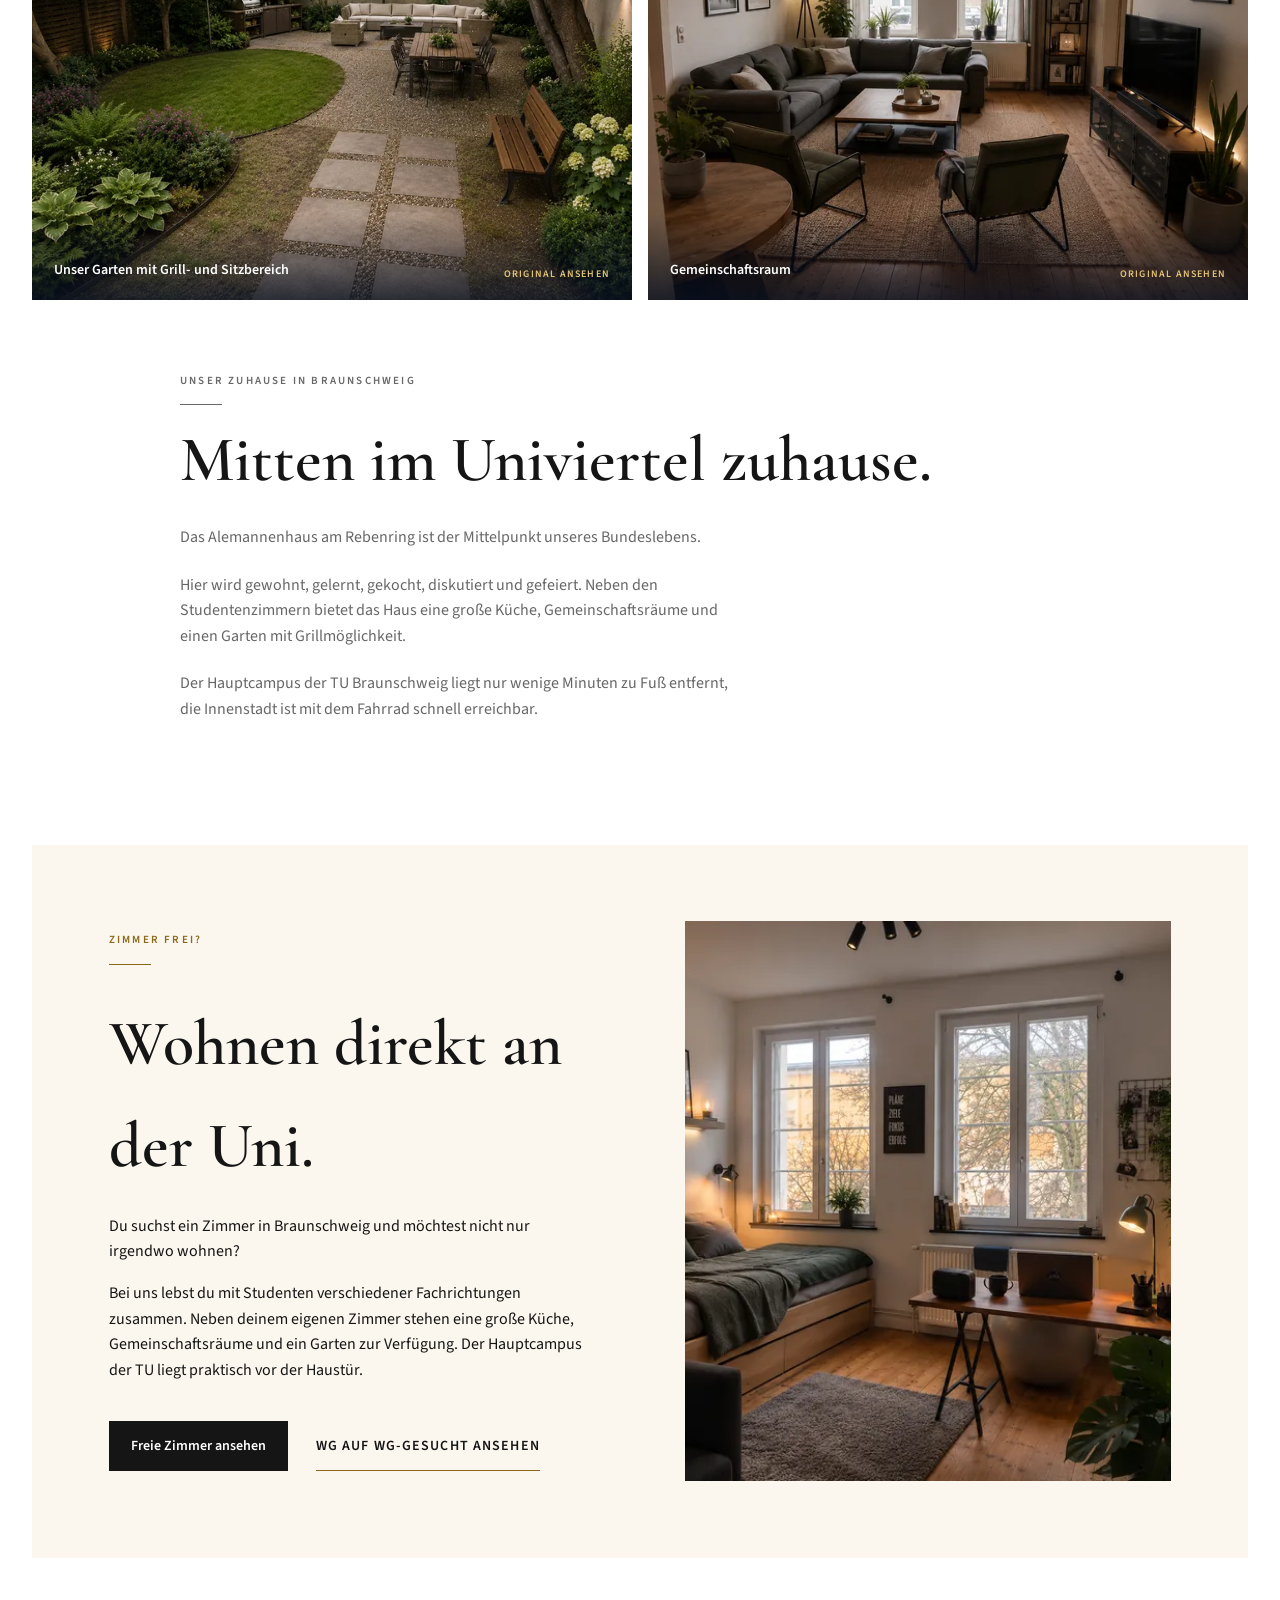
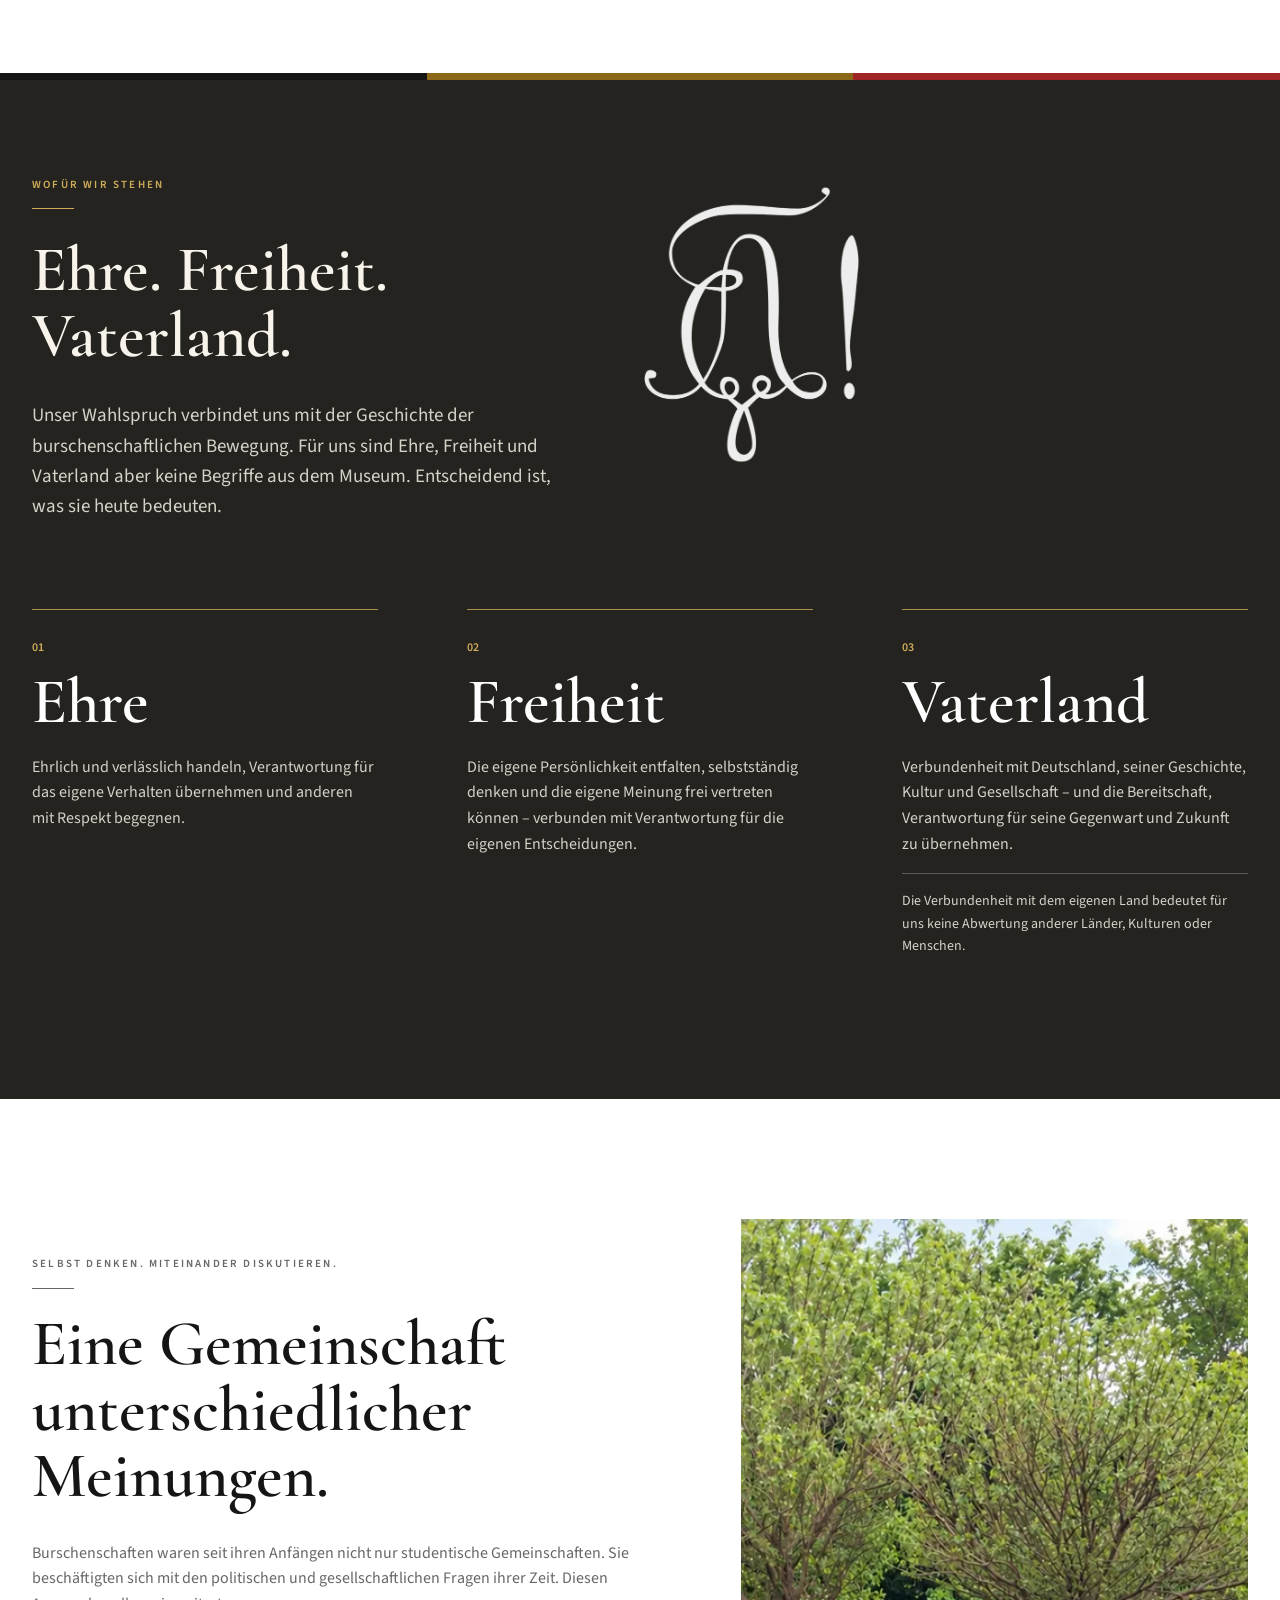
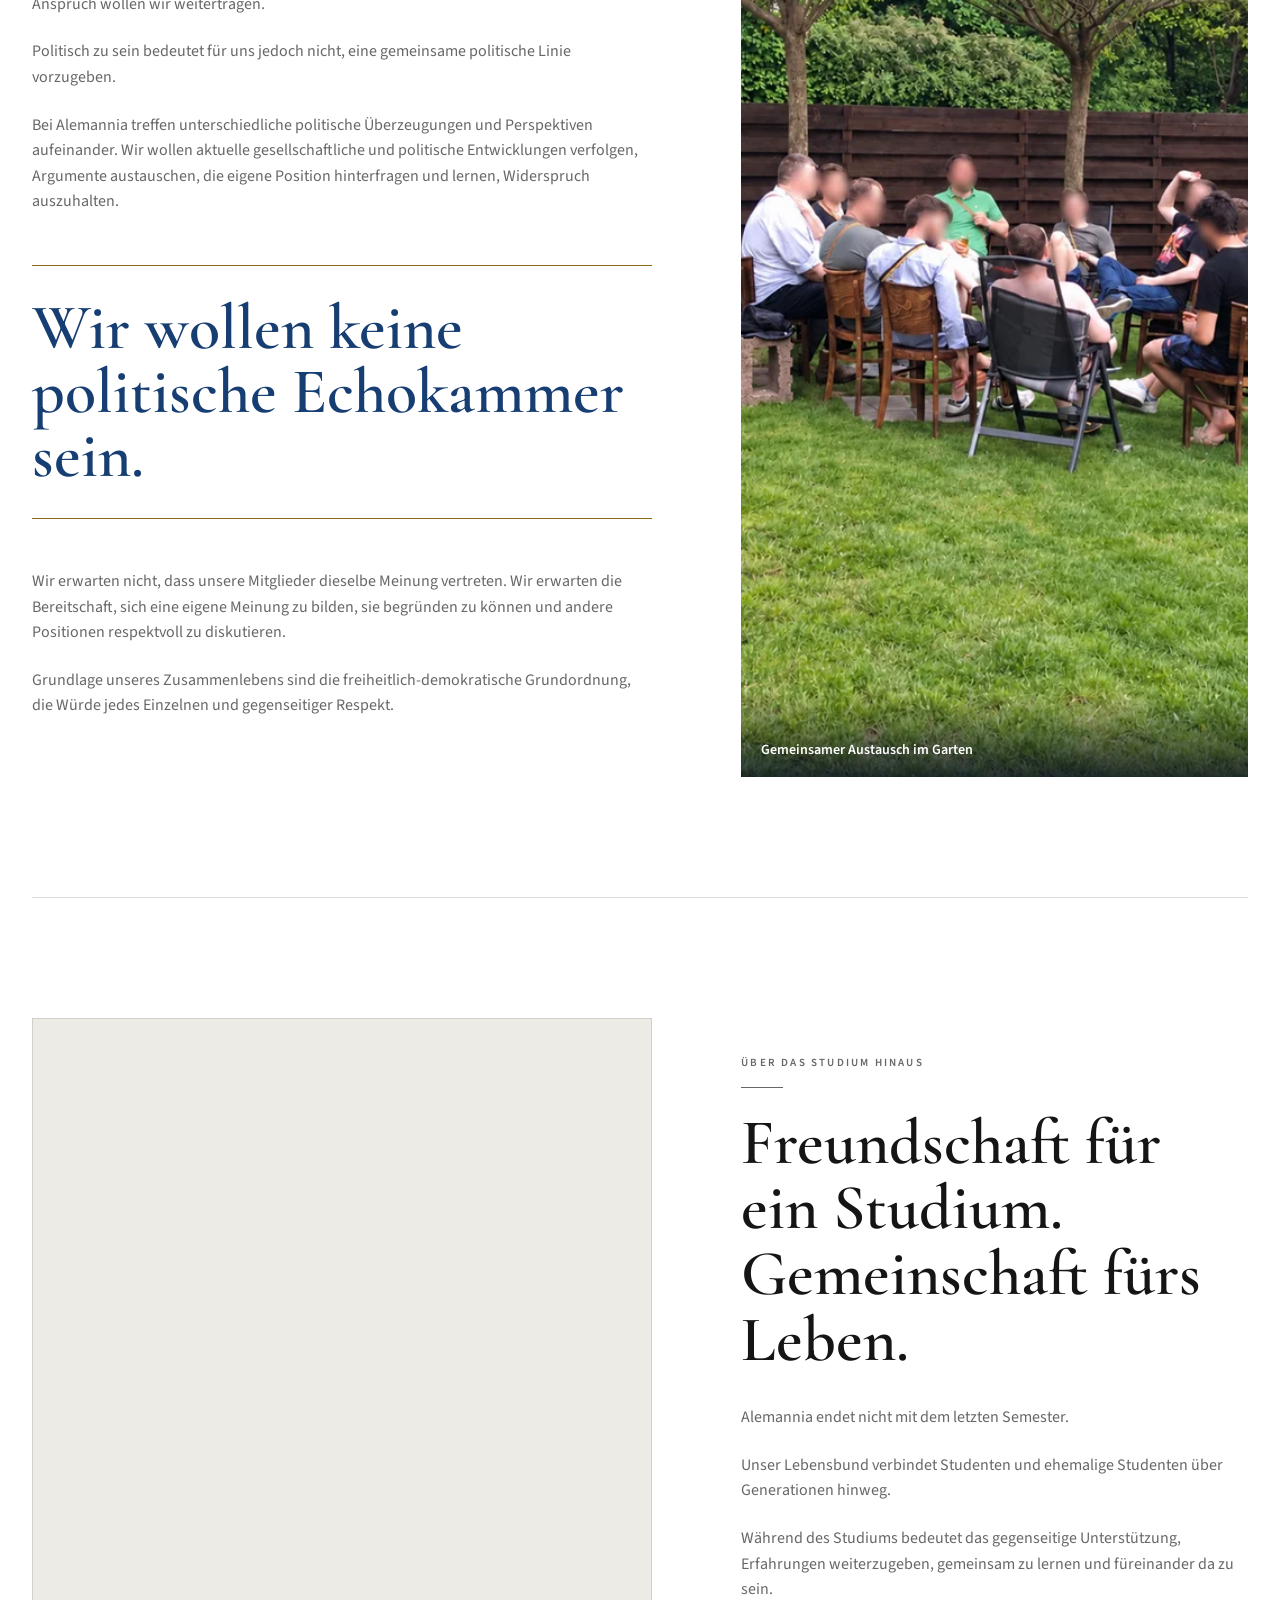
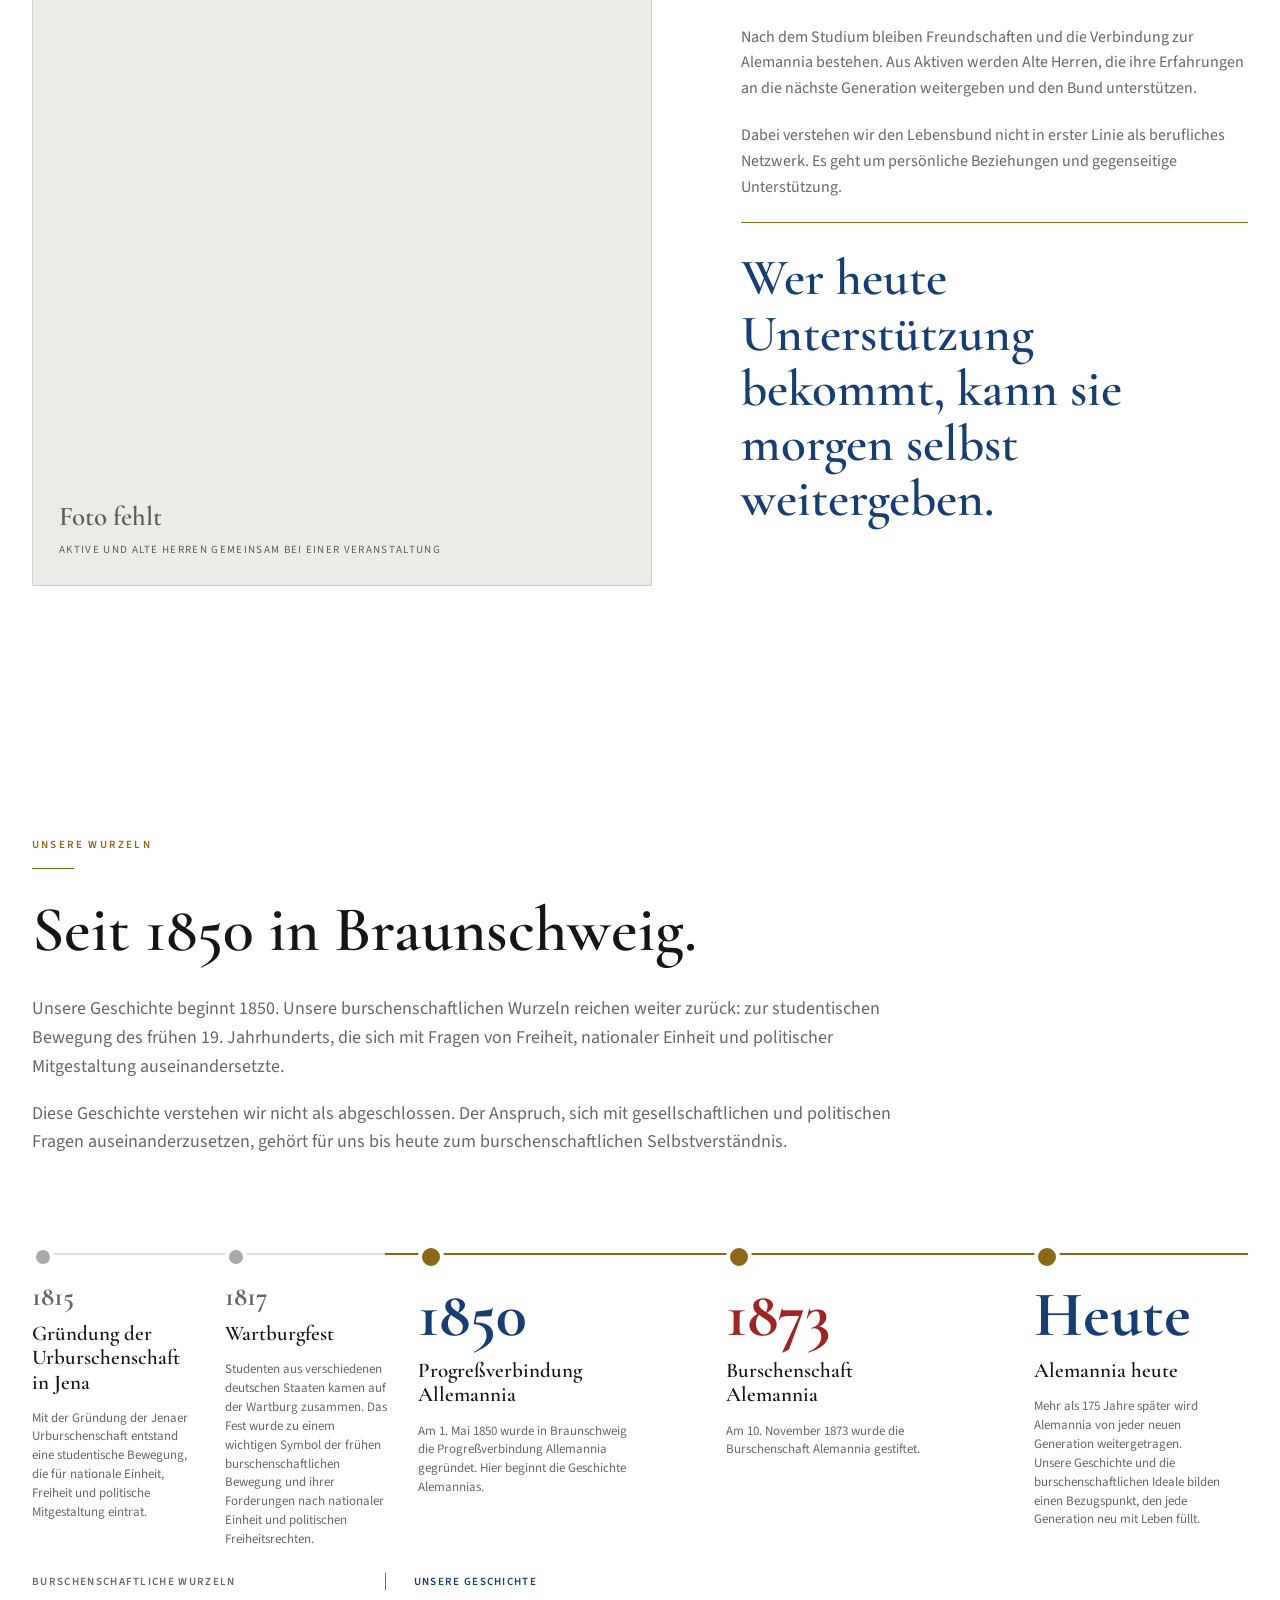
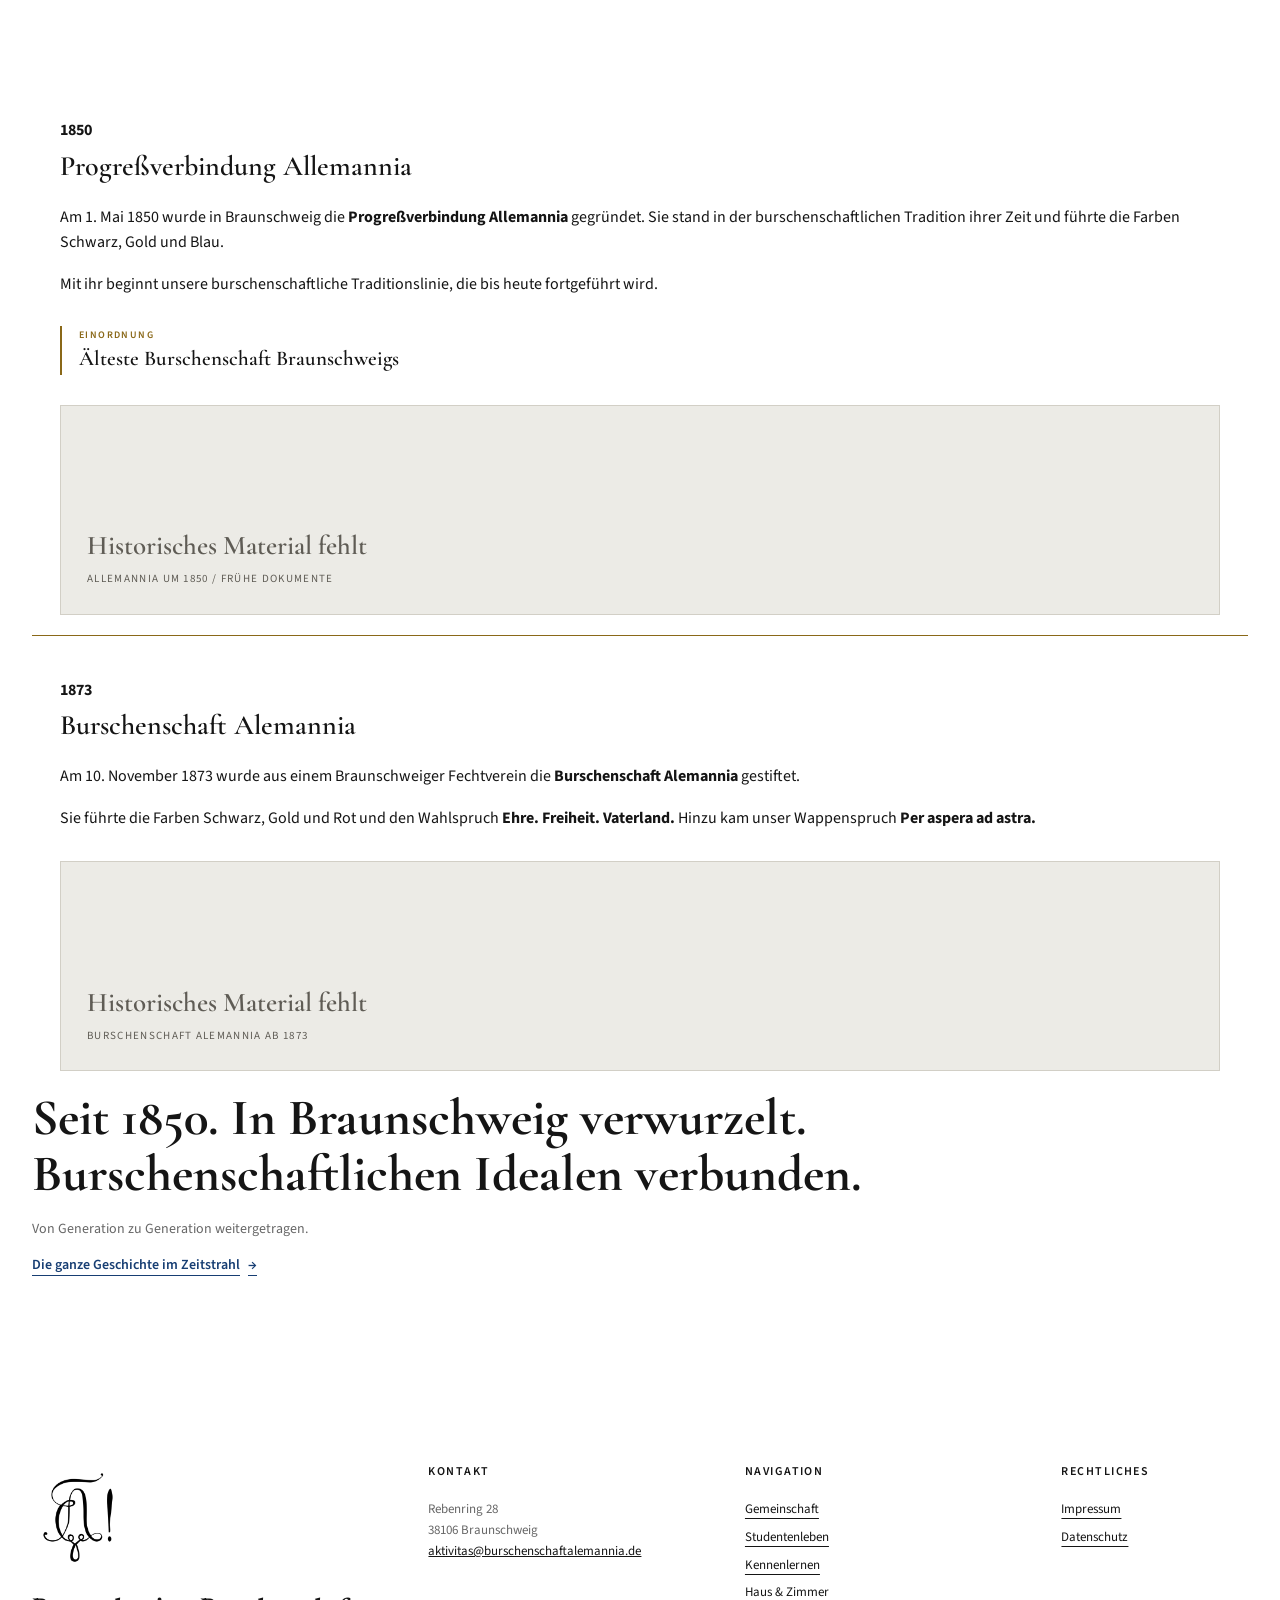
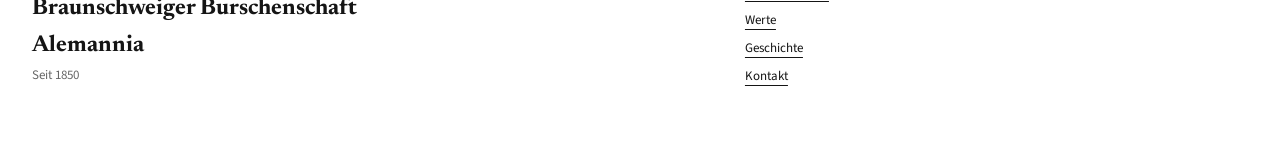
==== commit 26727108: "Replace photo placeholders with community images" ====
--- a/index.html
+++ b/index.html
@@ -170,7 +170,7 @@
           <a class="button button-link" href="#haus">Zimmer frei <span aria-hidden="true">→</span></a>
         </div>
       </div>
-      <figure class="media-placeholder hero-media" role="img" aria-label="Platzhalter für ein Foto mehrerer Aktiver"><span>Foto fehlt</span><small>Aktive gemeinsam im Garten, auf einer Veranstaltung oder vor dem Haus</small></figure>
+      <figure class="event-photo hero-media"><picture><source srcset="assets/wartburg-720.webp 720w, assets/wartburg-1440.webp 1440w" sizes="(max-width: 900px) calc(100vw - 36px), 570px" type="image/webp"><img src="gruppenfoto-wartburg.png" width="1448" height="1086" decoding="async" fetchpriority="high" alt="Mitglieder der Alemannia bei einem winterlichen Ausflug zur Wartburg"></picture></figure>
     </section>
 
     <section class="section community-section" id="gemeinschaft" aria-labelledby="gemeinschaft-title">
@@ -187,7 +187,7 @@
     <section class="section life-section" id="leben" aria-labelledby="leben-title">
       <div class="section-heading"><p class="eyebrow">Leben bei Alemannia</p><h2 id="leben-title">Studieren gehört dazu.<br>Das Studentenleben auch.</h2></div>
       <div class="section-text"><p>Ein Studium besteht aus mehr als Vorlesungen, Klausuren und Bibliothek.</p><p>Bei Alemannia wollen wir diese Jahre gemeinsam erleben. Wir kochen zusammen, grillen im Garten, schauen Fußball, veranstalten Film- und Spieleabende, feiern Partys und Kneipen und unternehmen gemeinsam Ausflüge und Reisen.</p><p>Mal ist das Haus voller Leute, mal sitzt man mit ein paar Freunden am Tresen. Vieles entsteht spontan aus der Gemeinschaft heraus.</p><p>Das Studium nehmen wir ernst. Genauso wichtig ist uns aber, dass aus diesen Jahren Erinnerungen und Freundschaften entstehen, die bleiben.</p></div>
-      <div class="photo-grid"><figure class="event-photo media-large"><picture><source srcset="assets/ball-720.webp 720w, assets/ball-1440.webp 1440w" sizes="(max-width: 900px) calc(100vw - 36px), 820px" type="image/webp"><img src="Ball.png" width="1536" height="1024" loading="lazy" decoding="async" alt="Festlich gekleidete Mitglieder, Familien und Gäste gemeinsam im Garten"></picture><figcaption>Gemeinschaft beim Ball</figcaption></figure><figure class="media-placeholder" role="img" aria-label="Platzhalter für einen gemeinsamen Abend am Tresen"><span>Foto fehlt</span><small>Gemeinsamer Abend am Tresen</small></figure><figure class="event-photo"><picture><source srcset="assets/kommerz-720.webp 720w, assets/kommerz-1440.webp 1440w" sizes="(max-width: 900px) calc(100vw - 36px), 400px" type="image/webp"><img src="Kommerz.png" width="1534" height="1025" loading="lazy" decoding="async" alt="Teilnehmer eines Kommerses an langen, festlich gedeckten Tafeln"></picture><figcaption>Kommers im Alemannenhaus</figcaption></figure></div>
+      <div class="photo-grid"><figure class="event-photo media-large"><picture><source srcset="assets/ball-720.webp 720w, assets/ball-1440.webp 1440w" sizes="(max-width: 900px) calc(100vw - 36px), 820px" type="image/webp"><img src="Ball.png" width="1536" height="1024" loading="lazy" decoding="async" alt="Festlich gekleidete Mitglieder, Familien und Gäste gemeinsam im Garten"></picture><figcaption>Gemeinschaft beim Ball</figcaption></figure><figure class="event-photo"><picture><source srcset="assets/abendessen-720.webp 720w, assets/abendessen-1440.webp 1440w" sizes="(max-width: 900px) calc(100vw - 36px), 400px" type="image/webp"><img src="gemeinsames-abendessen.png" width="1448" height="1086" loading="lazy" decoding="async" alt="Mitglieder der Alemannia bei einem gemeinsamen Abendessen im Alemannenhaus"></picture><figcaption>Gemeinsames Abendessen</figcaption></figure><figure class="event-photo"><picture><source srcset="assets/kommerz-720.webp 720w, assets/kommerz-1440.webp 1440w" sizes="(max-width: 900px) calc(100vw - 36px), 400px" type="image/webp"><img src="Kommerz.png" width="1534" height="1025" loading="lazy" decoding="async" alt="Teilnehmer eines Kommerses an langen, festlich gedeckten Tafeln"></picture><figcaption>Kommers im Alemannenhaus</figcaption></figure></div>
     </section>
 
     <section class="section contact-section" id="kontakt" aria-labelledby="kontakt-title">
@@ -211,7 +211,7 @@
 
     <section class="section split-section discussion-section" id="diskussion" aria-labelledby="diskussion-title">
       <div class="split-copy"><p class="eyebrow">Selbst denken. Miteinander diskutieren.</p><h2 id="diskussion-title">Eine Gemeinschaft unterschiedlicher Meinungen.</h2><p>Burschenschaften waren seit ihren Anfängen nicht nur studentische Gemeinschaften. Sie beschäftigten sich mit den politischen und gesellschaftlichen Fragen ihrer Zeit. Diesen Anspruch wollen wir weitertragen.</p><p>Politisch zu sein bedeutet für uns jedoch nicht, eine gemeinsame politische Linie vorzugeben.</p><p>Bei Alemannia treffen unterschiedliche politische Überzeugungen und Perspektiven aufeinander. Wir wollen aktuelle gesellschaftliche und politische Entwicklungen verfolgen, Argumente austauschen, die eigene Position hinterfragen und lernen, Widerspruch auszuhalten.</p><blockquote>Wir wollen keine politische Echokammer sein.</blockquote><p>Wir erwarten nicht, dass unsere Mitglieder dieselbe Meinung vertreten. Wir erwarten die Bereitschaft, sich eine eigene Meinung zu bilden, sie begründen zu können und andere Positionen respektvoll zu diskutieren.</p><p>Grundlage unseres Zusammenlebens sind die freiheitlich-demokratische Grundordnung, die Würde jedes Einzelnen und gegenseitiger Respekt.</p></div>
-      <figure class="media-placeholder portrait-media" role="img" aria-label="Platzhalter für ein Foto eines politischen Diskussionsabends"><span>Foto fehlt</span><small>Vortrag, Diskussionsabend oder gemeinsame politische Diskussion</small></figure>
+      <figure class="event-photo portrait-media"><picture><source srcset="assets/gartenrunde-720.webp 720w, assets/gartenrunde-1049.webp 1049w" sizes="(max-width: 900px) calc(100vw - 36px), 520px" type="image/webp"><img src="gespraech-im-garten.png" width="1049" height="1500" loading="lazy" decoding="async" alt="Mitglieder der Alemannia im gemeinsamen Gespräch im Garten"></picture><figcaption>Gemeinsamer Austausch im Garten</figcaption></figure>
     </section>
 
     <section class="section split-section bond-section" id="lebensbund" aria-labelledby="lebensbund-title">
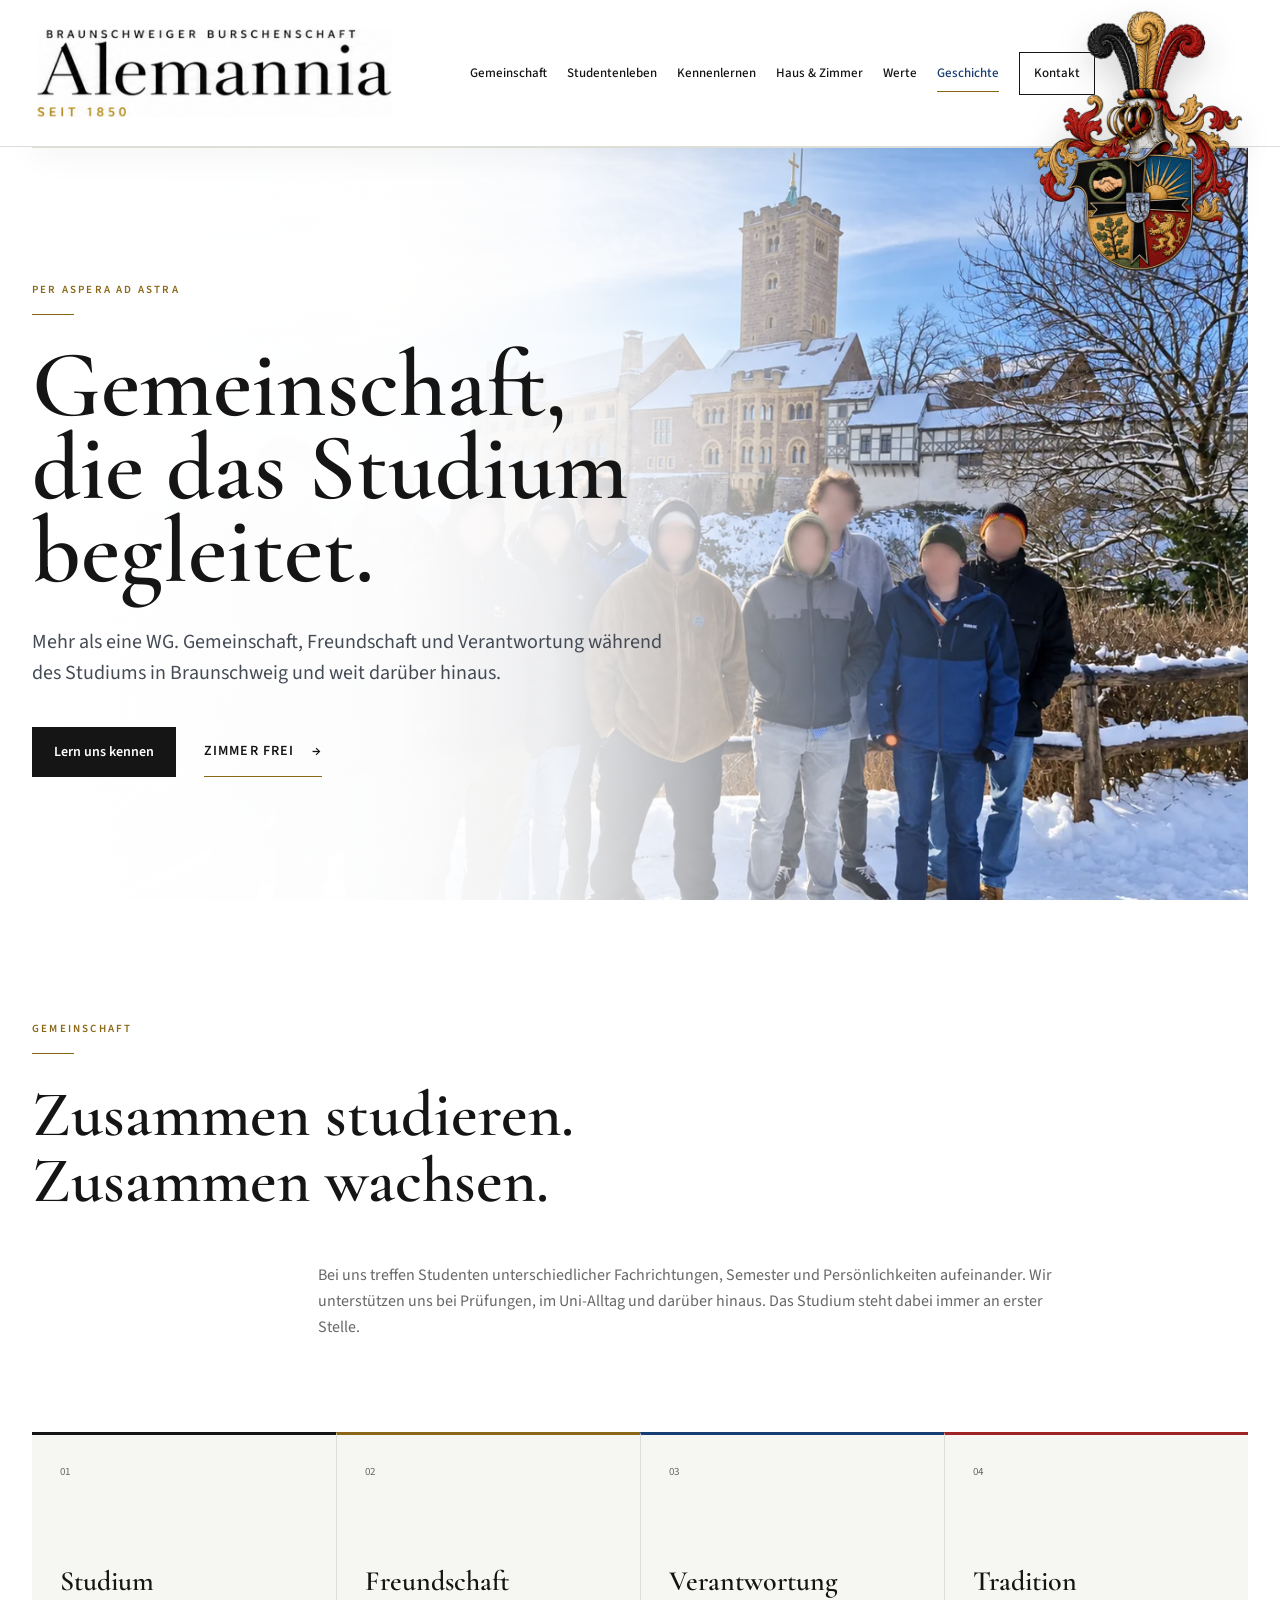
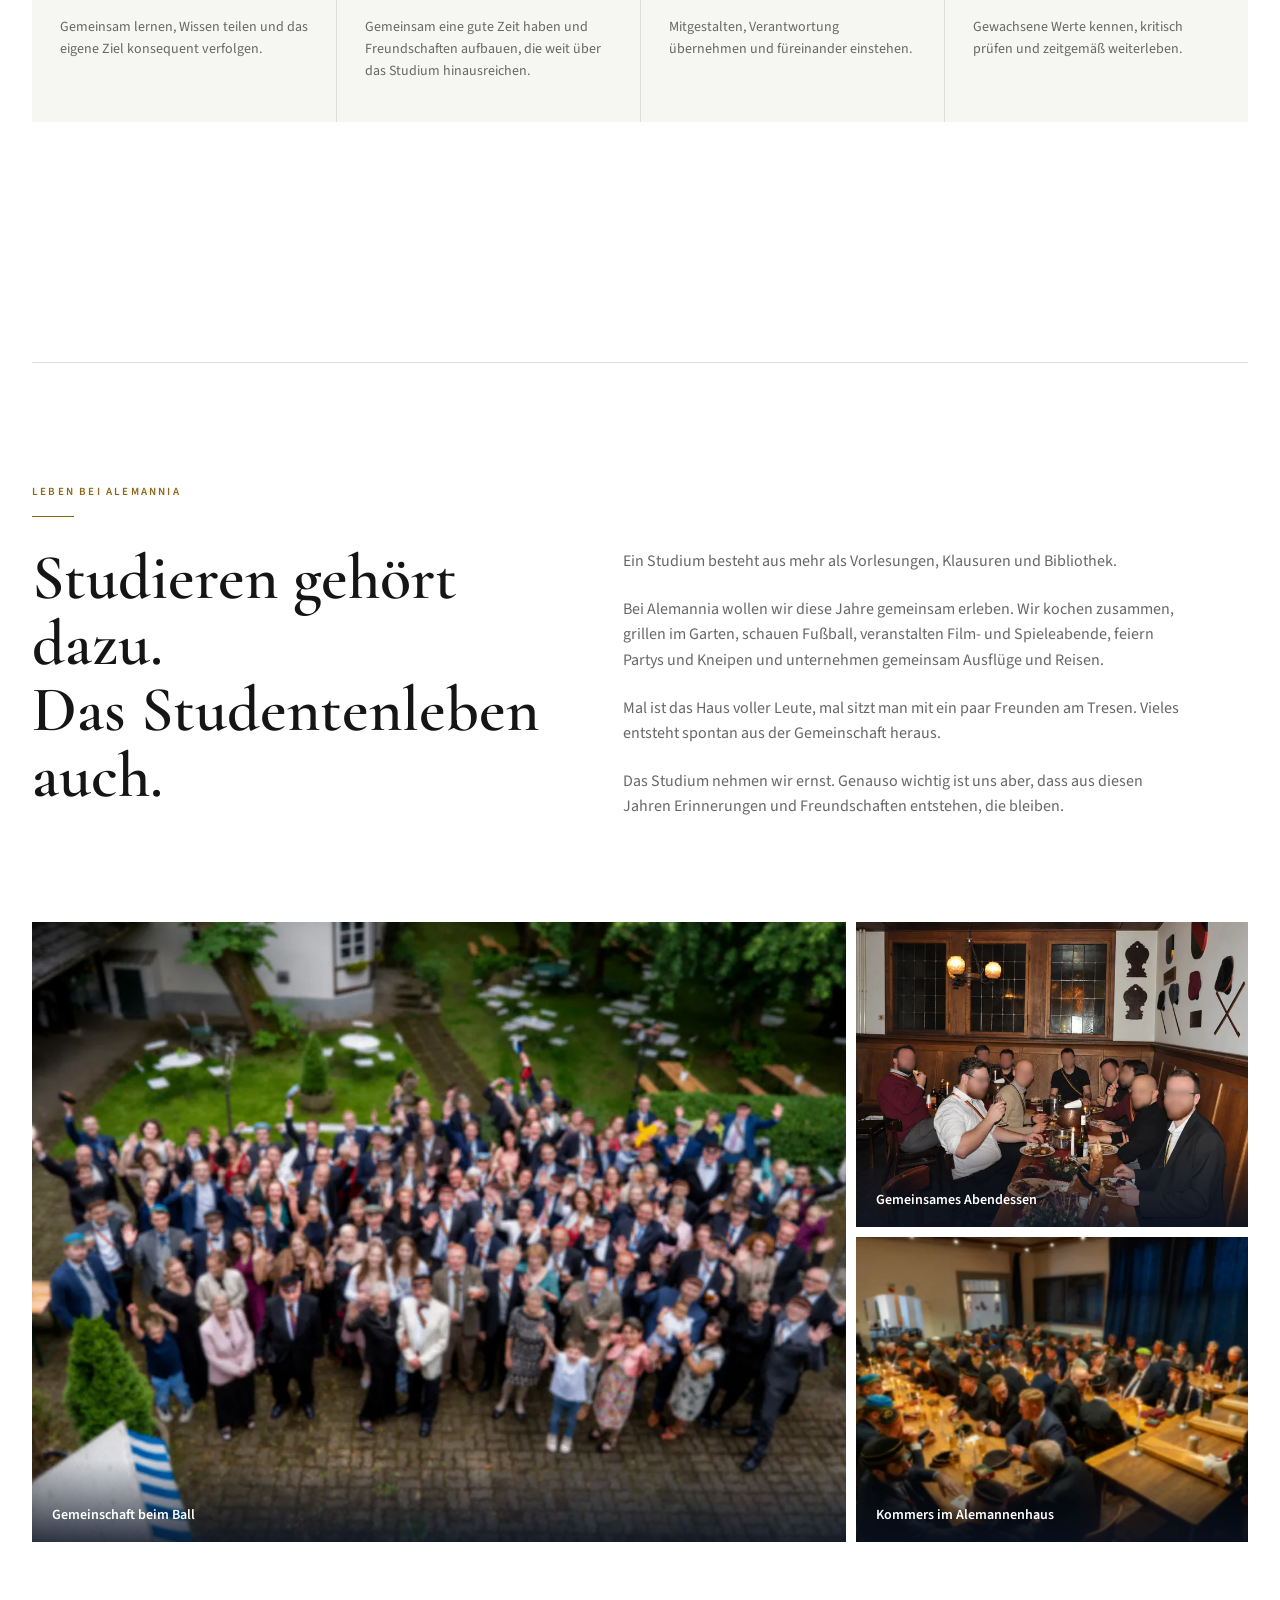
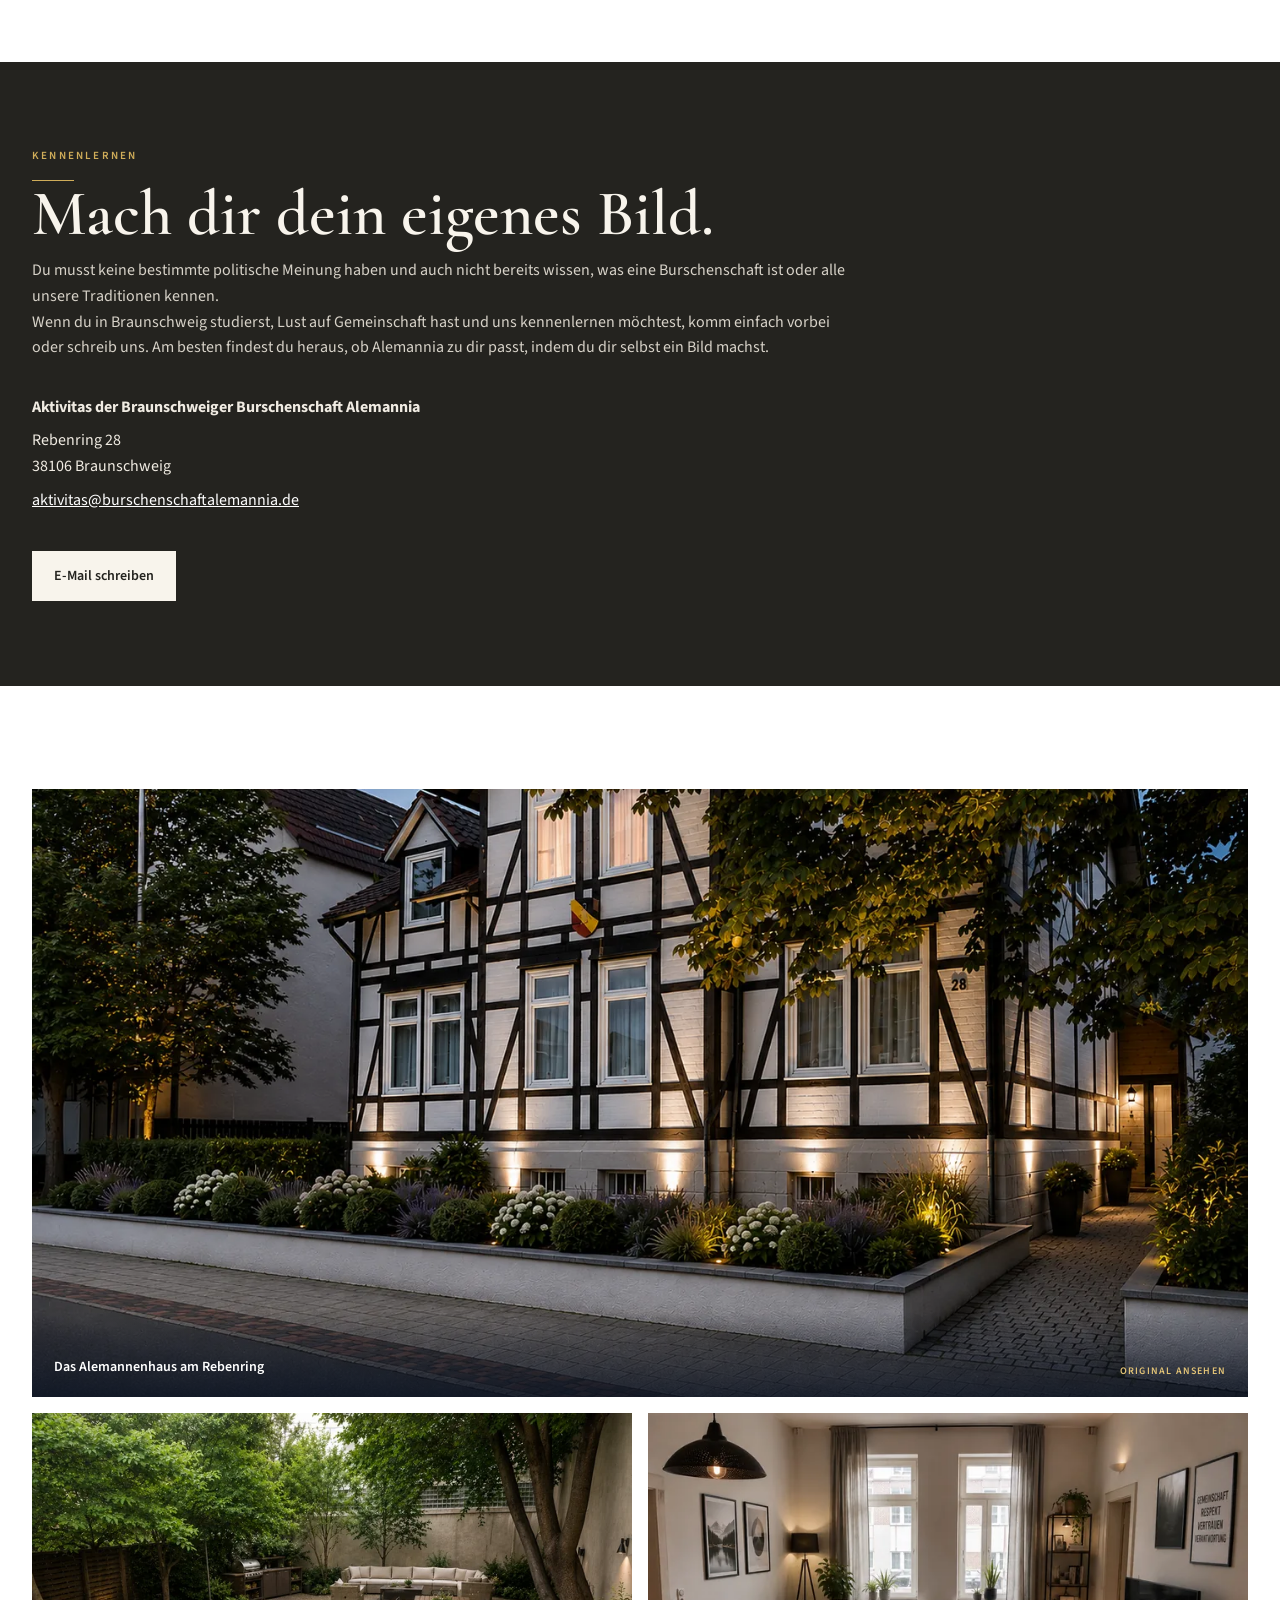
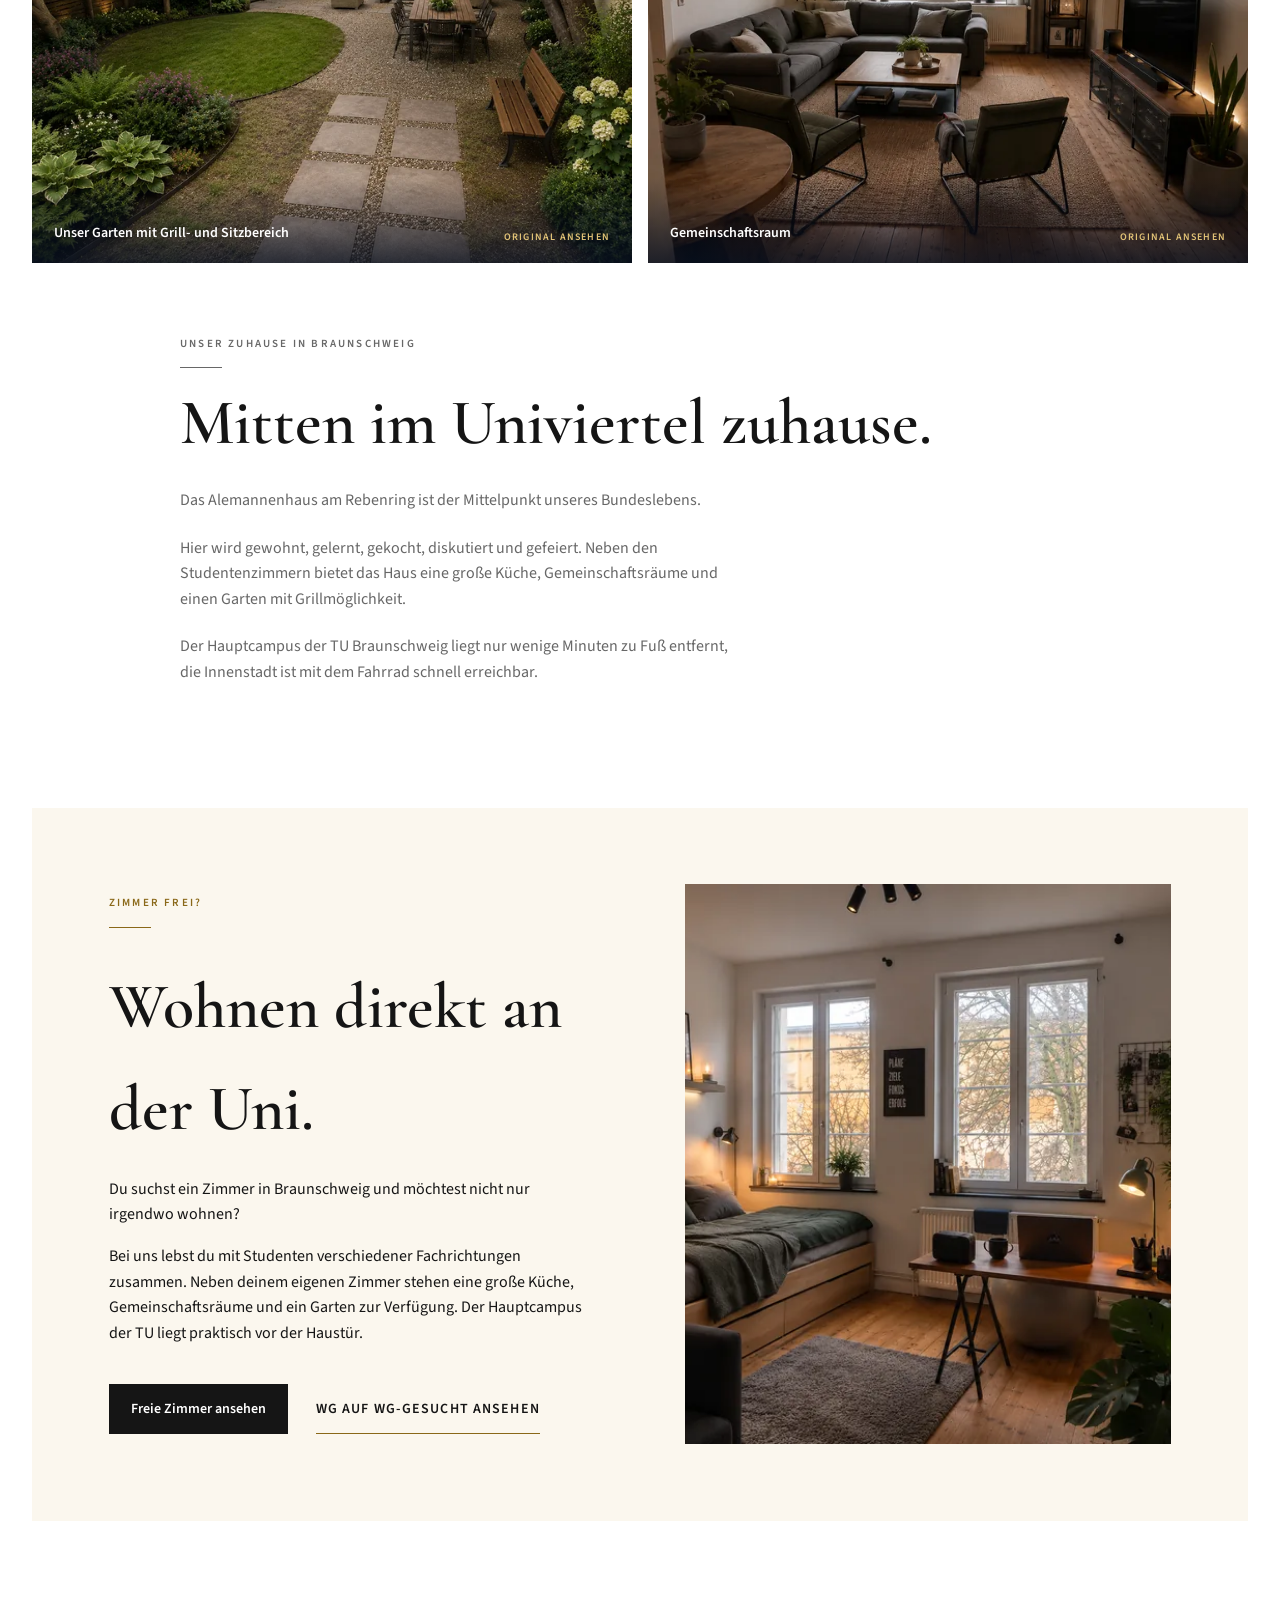
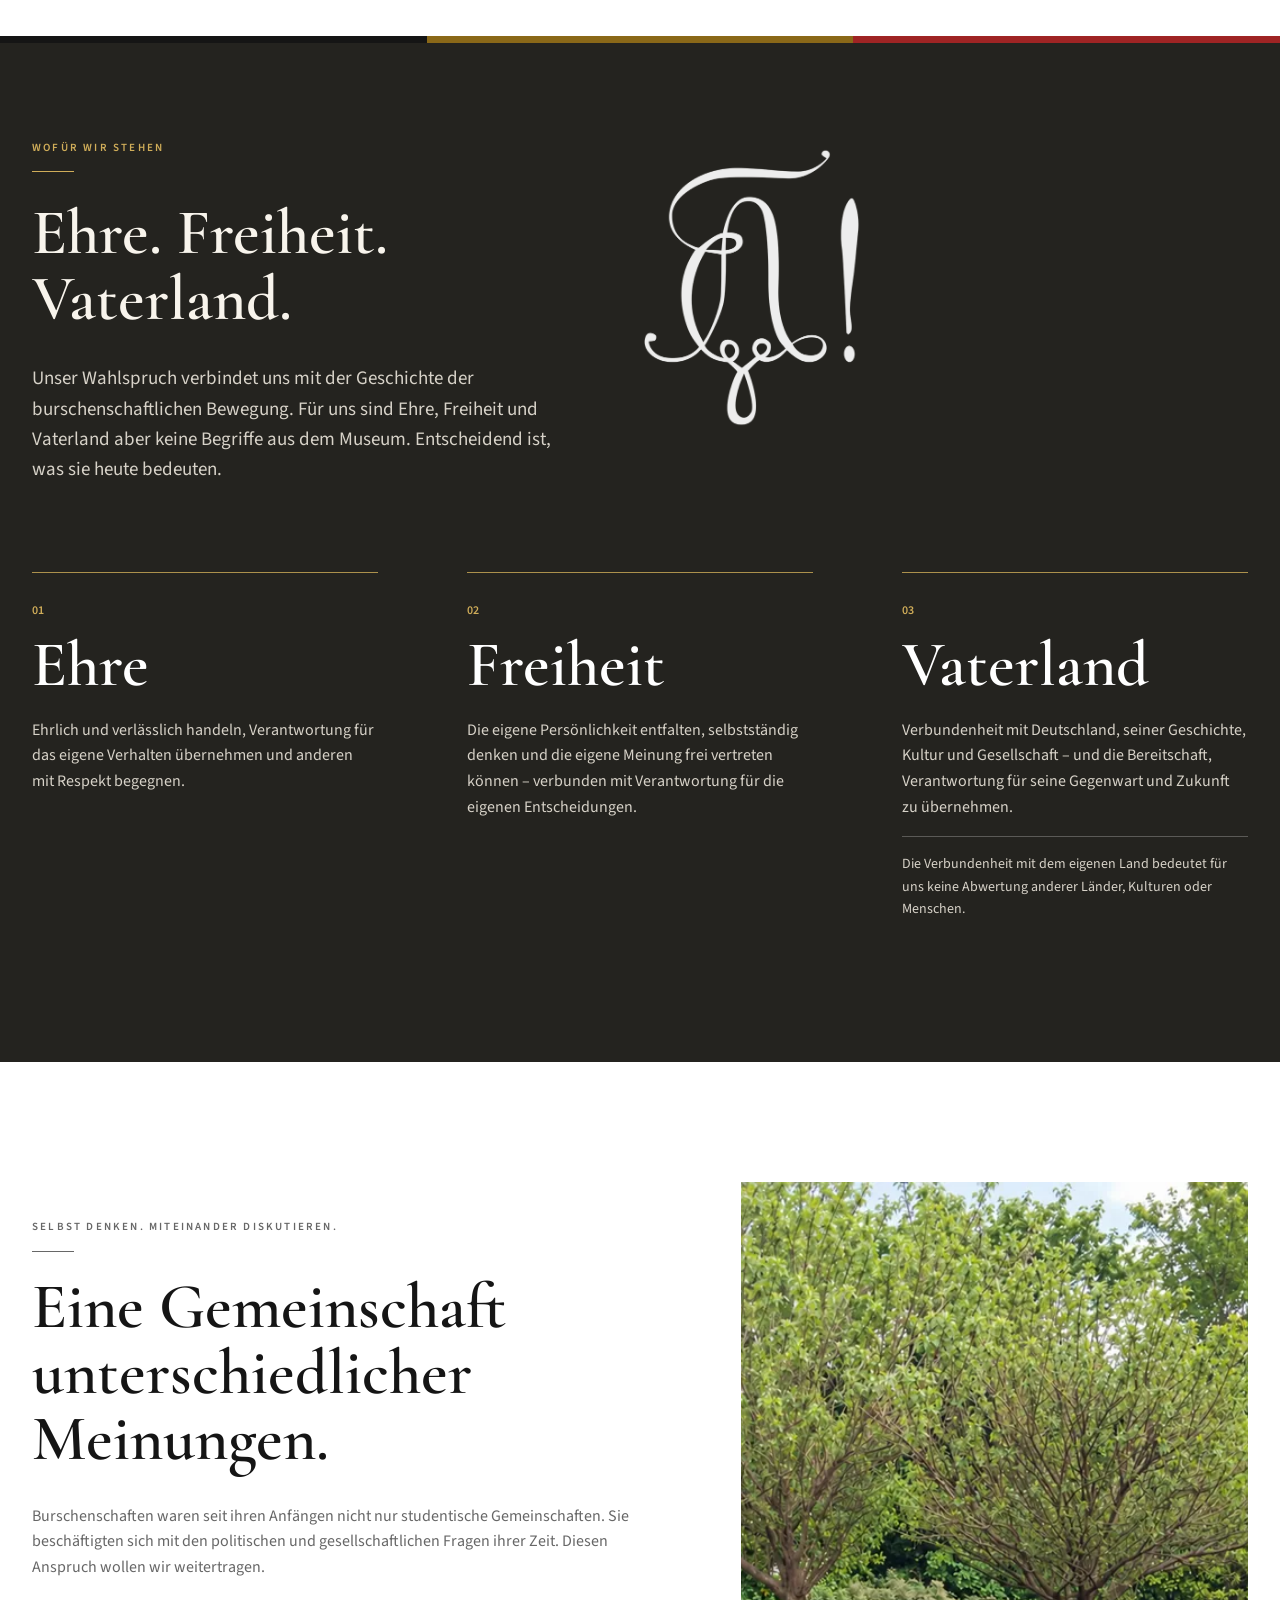
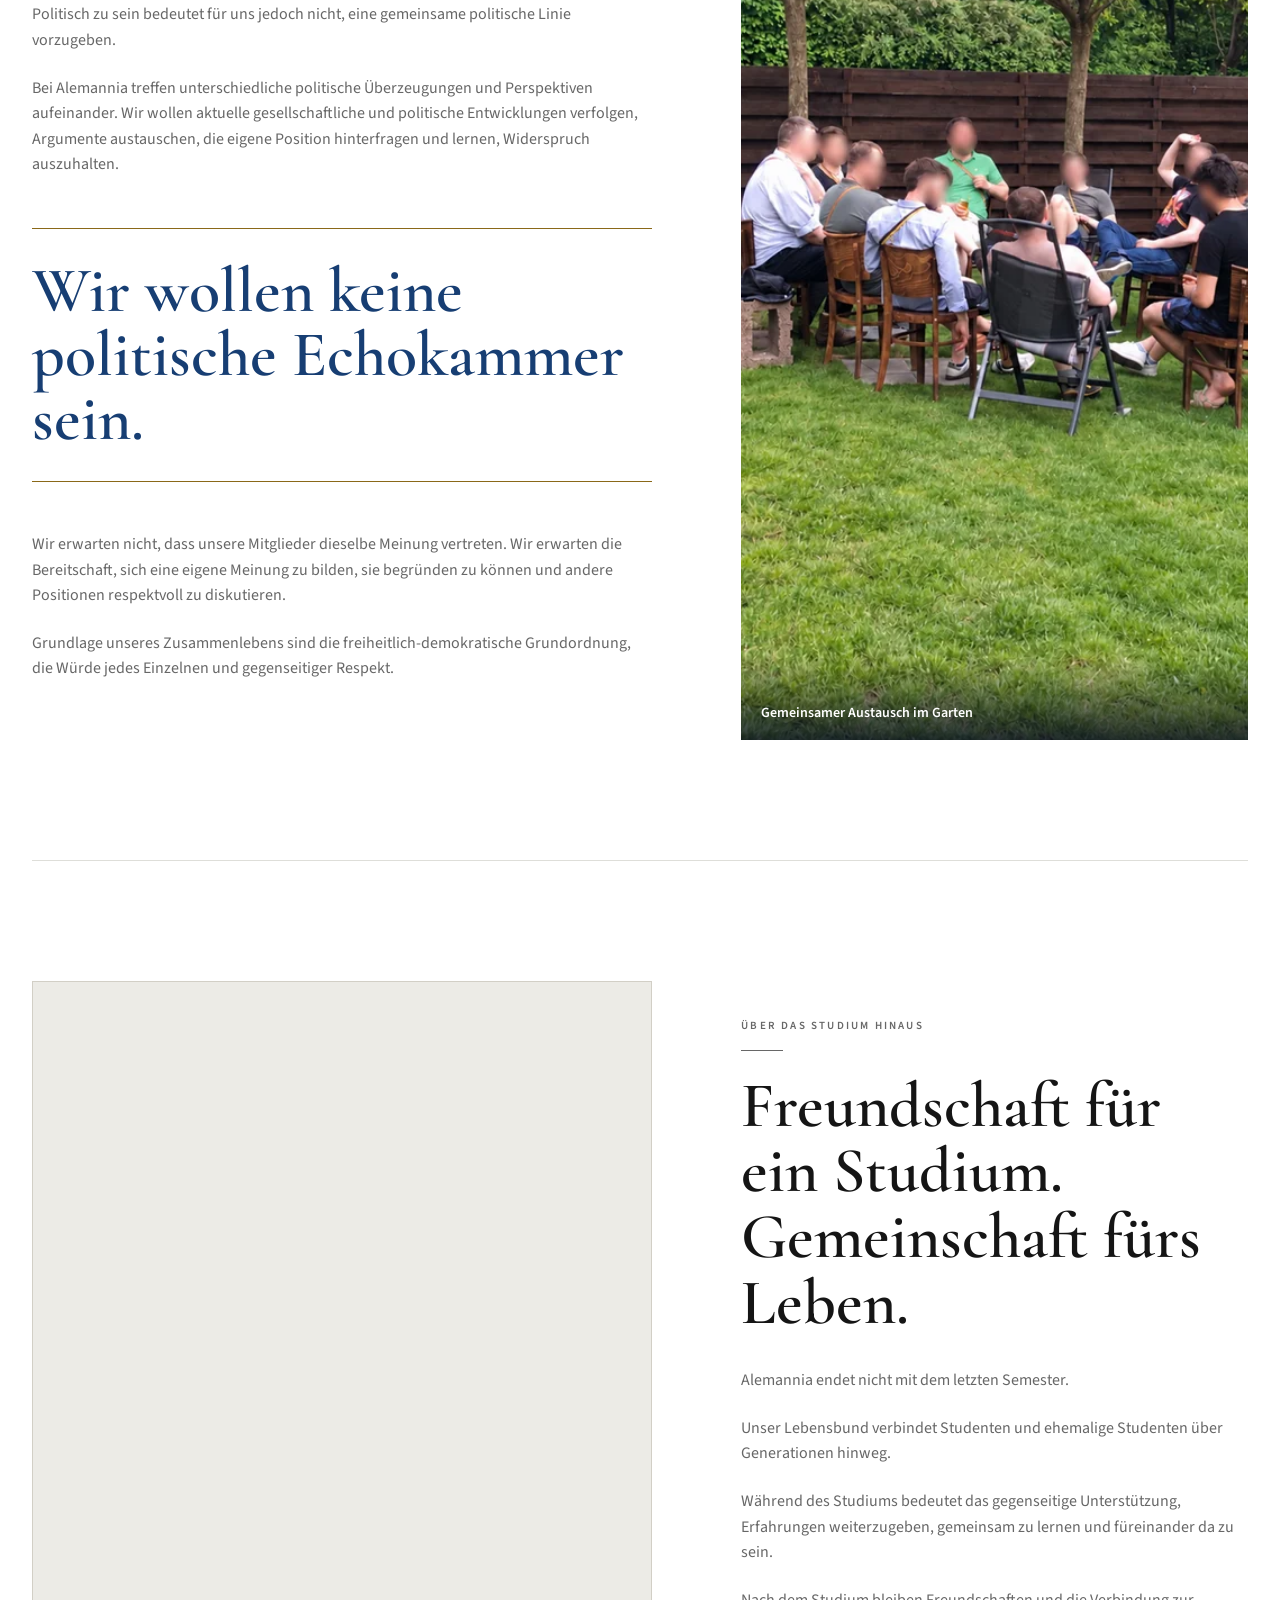
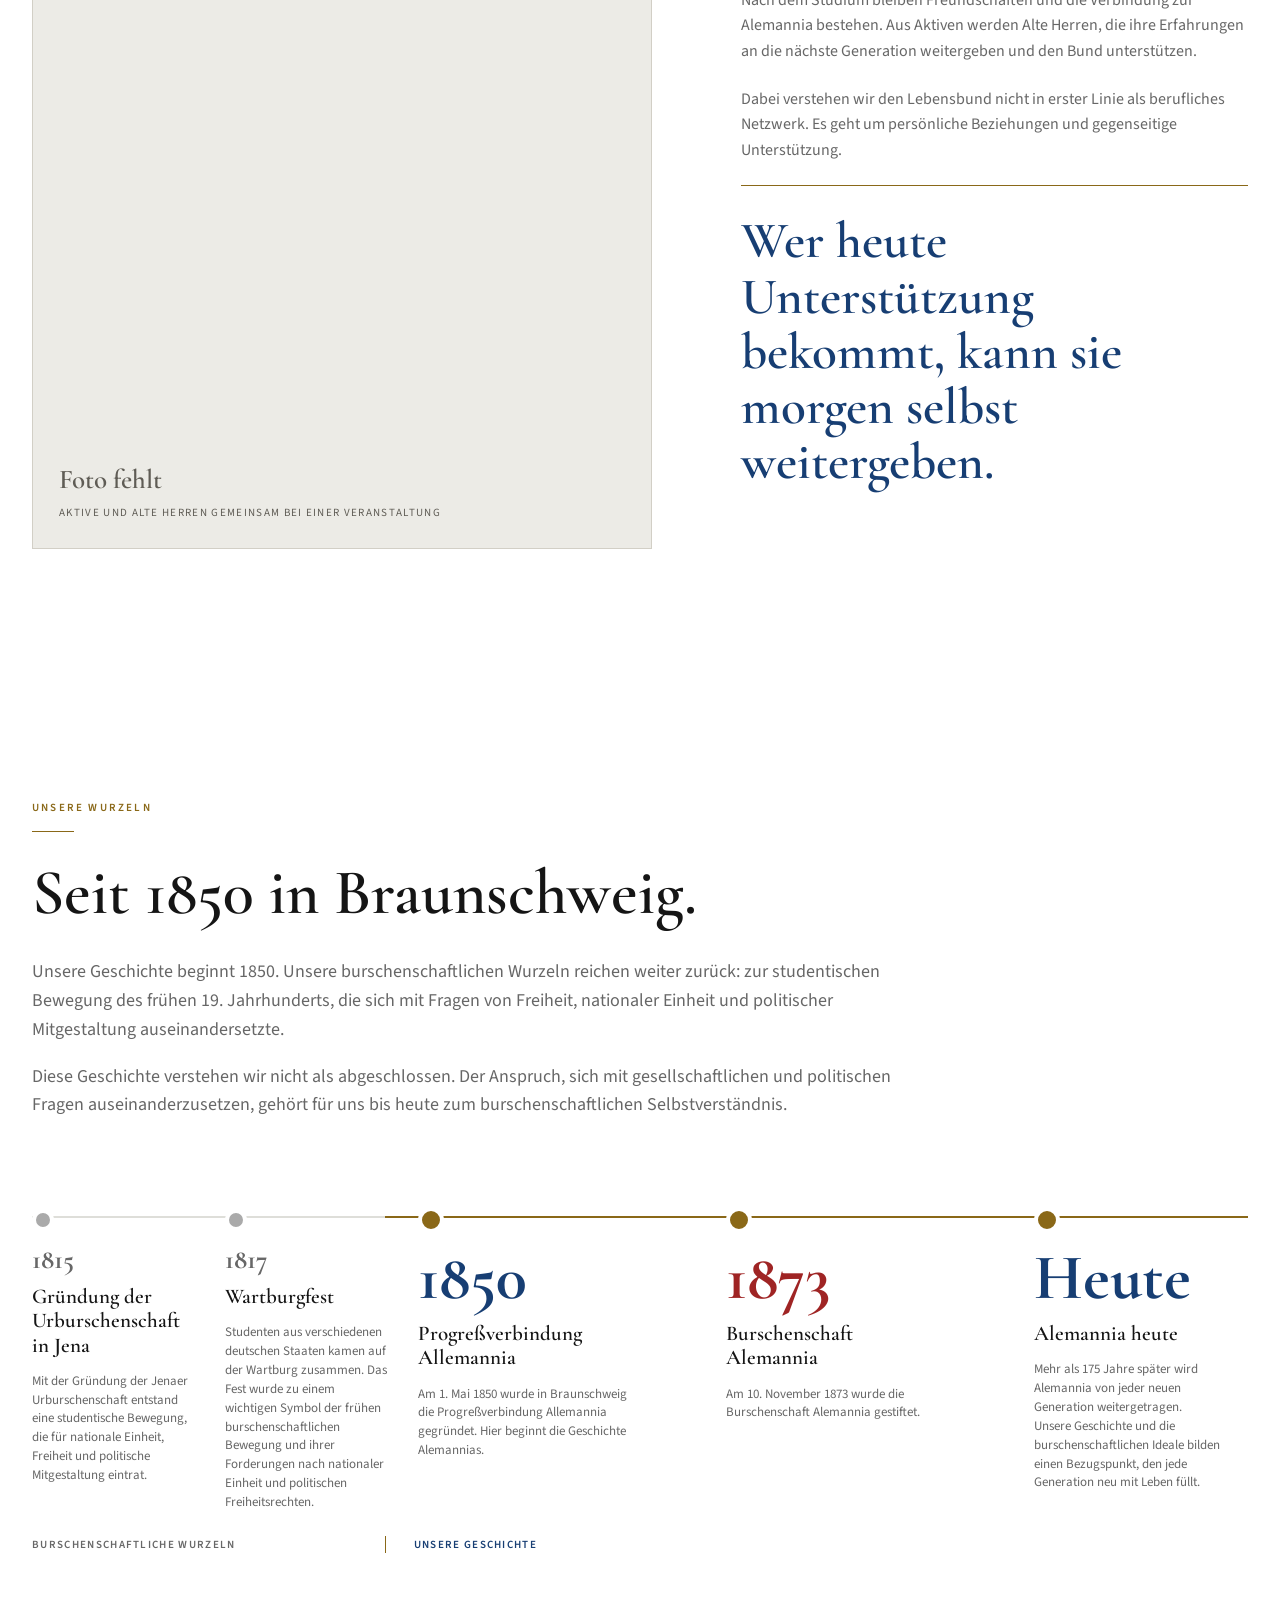
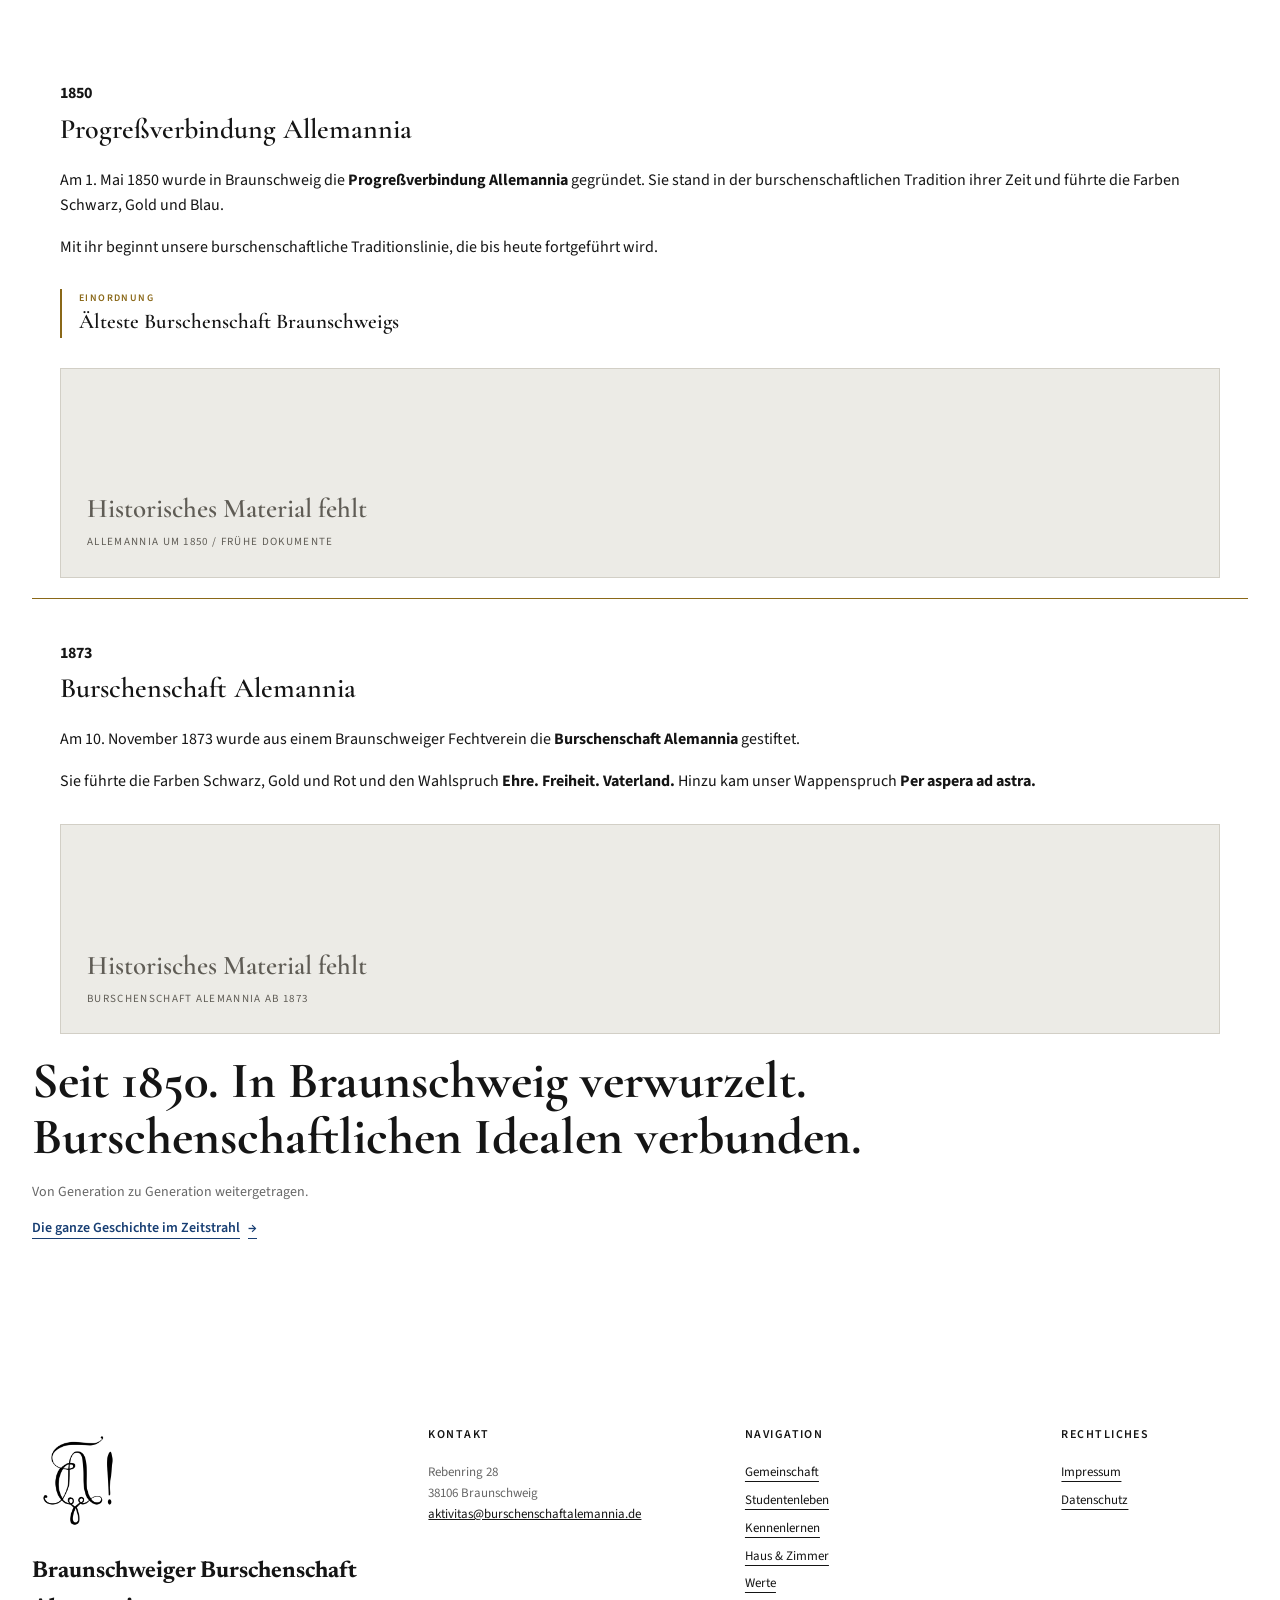
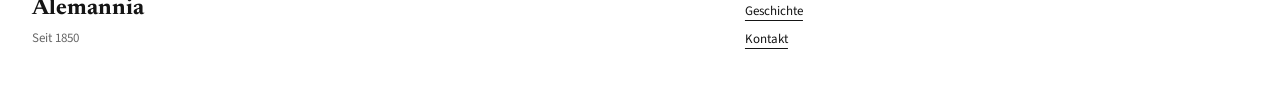
==== commit 55730851: "Blend hero photo into page layout" ====
--- a/index.html
+++ b/index.html
@@ -10,7 +10,7 @@
   <link rel="preconnect" href="https://fonts.googleapis.com">
   <link rel="preconnect" href="https://fonts.gstatic.com" crossorigin>
   <link href="https://fonts.googleapis.com/css2?family=Cormorant+Garamond:wght@500;600&family=Newsreader:opsz,wght@6..72,500;6..72,600&family=Source+Sans+3:wght@400;500;600&display=swap" rel="stylesheet">
-  <link rel="stylesheet" href="styles.css?v=20260827-4">
+  <link rel="stylesheet" href="styles.css?v=20260915-1">
   <style>
     .brand { display: block; width: 365px; }
     .brand-wordmark { width: 100%; height: auto; }
@@ -170,7 +170,7 @@
           <a class="button button-link" href="#haus">Zimmer frei <span aria-hidden="true">→</span></a>
         </div>
       </div>
-      <figure class="event-photo hero-media"><picture><source srcset="assets/wartburg-720.webp 720w, assets/wartburg-1440.webp 1440w" sizes="(max-width: 900px) calc(100vw - 36px), 570px" type="image/webp"><img src="gruppenfoto-wartburg.png" width="1448" height="1086" decoding="async" fetchpriority="high" alt="Mitglieder der Alemannia bei einem winterlichen Ausflug zur Wartburg"></picture></figure>
+      <figure class="hero-media"><picture><source srcset="assets/wartburg-720.webp 720w, assets/wartburg-1440.webp 1440w" sizes="(max-width: 900px) calc(100vw - 36px), 1240px" type="image/webp"><img src="gruppenfoto-wartburg.png" width="1448" height="1086" decoding="async" fetchpriority="high" alt="Mitglieder der Alemannia bei einem winterlichen Ausflug zur Wartburg"></picture></figure>
     </section>
 
     <section class="section community-section" id="gemeinschaft" aria-labelledby="gemeinschaft-title">
--- a/styles.css
+++ b/styles.css
@@ -29,8 +29,8 @@
 .nav-contact { padding: 10px 18px; border: 1px solid var(--ink); }
 .nav-contact:hover { color: white; background: var(--ink); }
 .menu-button { display: none; }
-.hero { display: grid; grid-template-columns: 1.08fr .92fr; min-height: min(720px, calc(100vh - 142px)); }
-.hero-copy { display: flex; flex-direction: column; justify-content: center; max-width: 980px; padding: 110px 70px 100px 0; }
+.hero { position: relative; display: block; min-height: min(720px, calc(100vh - 142px)); overflow: hidden; isolation: isolate; }
+.hero-copy { position: relative; z-index: 2; display: flex; width: 58%; min-height: inherit; flex-direction: column; justify-content: center; max-width: 760px; padding: 110px 42px 100px 0; }
 .eyebrow { margin: 0 0 28px; color: var(--gold); font-size: 11px; font-weight: 600; letter-spacing: .2em; text-transform: uppercase; }
 .eyebrow::after { display: block; width: 42px; height: 1px; margin-top: 15px; background: currentColor; content: ""; }
 .hero-motto { margin: 0 0 34px; color: var(--gold); font-size: 12px; font-weight: 600; letter-spacing: .28em; text-transform: uppercase; }
@@ -49,8 +49,12 @@
 .media-placeholder { display: flex; flex-direction: column; justify-content: flex-end; min-height: 280px; padding: 26px; color: #5f5c55; background: #ecebe6; border: 1px solid #d2cfc6; }
 .media-placeholder span { font-family: "Cormorant Garamond", serif; font-size: 27px; font-weight: 600; }
 .media-placeholder small { margin-top: 3px; font-size: 11px; letter-spacing: .12em; text-transform: uppercase; }
-.hero-media { min-height: 100%; padding: 36px; }
-.hero-media::before { align-self: center; margin: auto; color: #aaa69b; font-size: 11px; font-weight: 600; letter-spacing: .18em; content: "FOTO FEHLT"; text-transform: uppercase; }
+.hero .hero-media { position: absolute; z-index: 0; inset: 0; min-height: 100%; overflow: hidden; background: var(--charcoal); }
+.hero .hero-media > picture { position: absolute; inset: 0; }
+.hero .hero-media img { position: absolute; inset: 0; width: 100%; height: 100%; object-fit: cover; object-position: center 58%; }
+.hero .hero-media::after { position: absolute; z-index: 1; inset: 0; background: linear-gradient(90deg, #fff 0%, rgba(255, 255, 255, .99) 30%, rgba(255, 255, 255, .92) 43%, rgba(255, 255, 255, .7) 54%, rgba(255, 255, 255, .18) 70%, rgba(255, 255, 255, 0) 82%); content: ""; pointer-events: none; }
+.media-placeholder.hero-media { display: flex; padding: 36px; }
+.media-placeholder.hero-media::before { align-self: center; margin: auto; color: #aaa69b; font-size: 11px; font-weight: 600; letter-spacing: .18em; content: "FOTO FEHLT"; text-transform: uppercase; }
 .section { padding-block: 120px; }
 .section-heading { max-width: 880px; }
 .section-intro { max-width: 760px; color: var(--muted); font-size: 19px; }
@@ -130,9 +134,10 @@
   nav a { padding: 15px 4px; border-bottom: 1px solid var(--line); }
   nav a::after { display: none; }
   .nav-contact { border: 0; }
-  .hero { grid-template-columns: 1fr; min-height: auto; padding-block: 0; }
-  .hero-copy { min-height: 620px; padding: 92px 0 70px; }
-  .hero-media { min-height: 500px; }
+  .hero { display: grid; grid-template-columns: 1fr; min-height: auto; padding-block: 0; overflow: visible; }
+  .hero-copy { width: auto; min-height: 620px; padding: 92px 0 70px; }
+  .hero .hero-media { position: relative; inset: auto; min-height: 500px; }
+  .hero .hero-media::after { display: none; }
   .section { padding-block: 92px; }
   .life-section, .split-section, .history-section, .contact-section { grid-template-columns: 1fr; gap: 48px; }
   .lead-columns { margin-left: 0; }
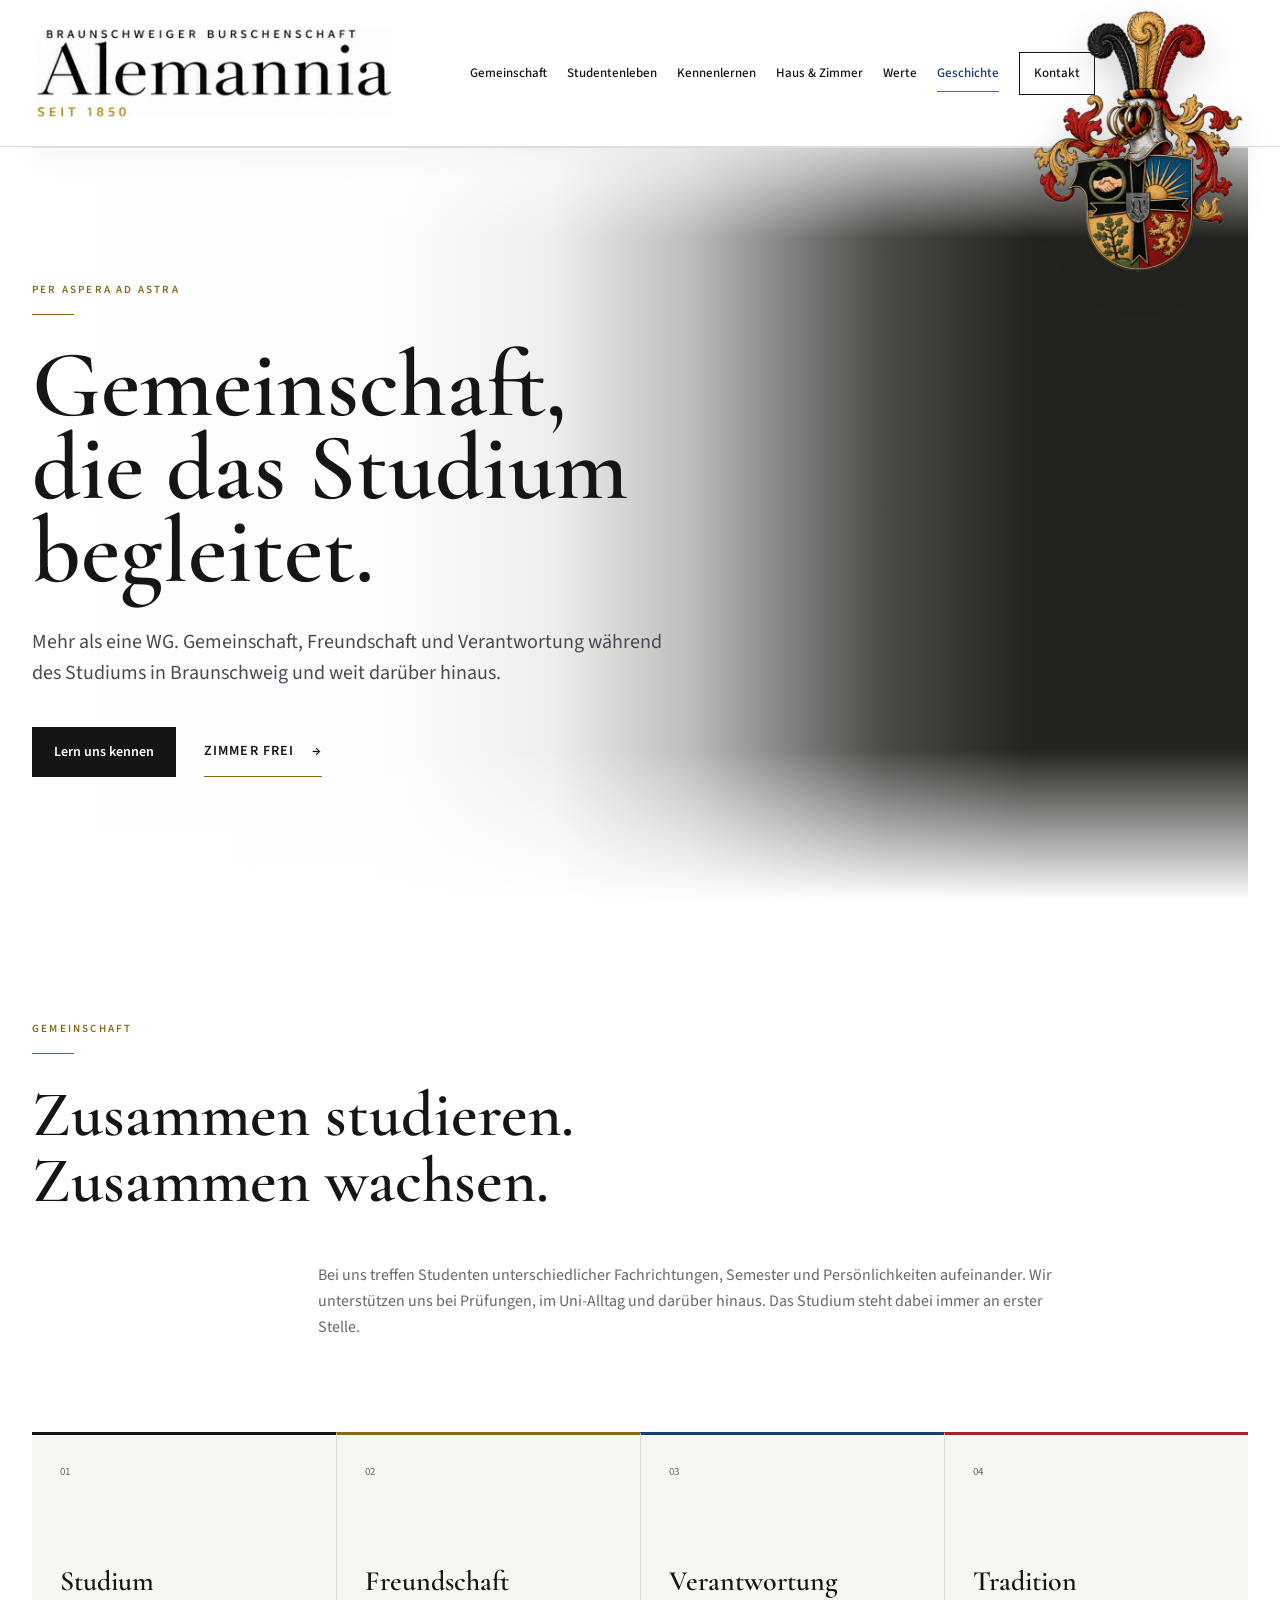
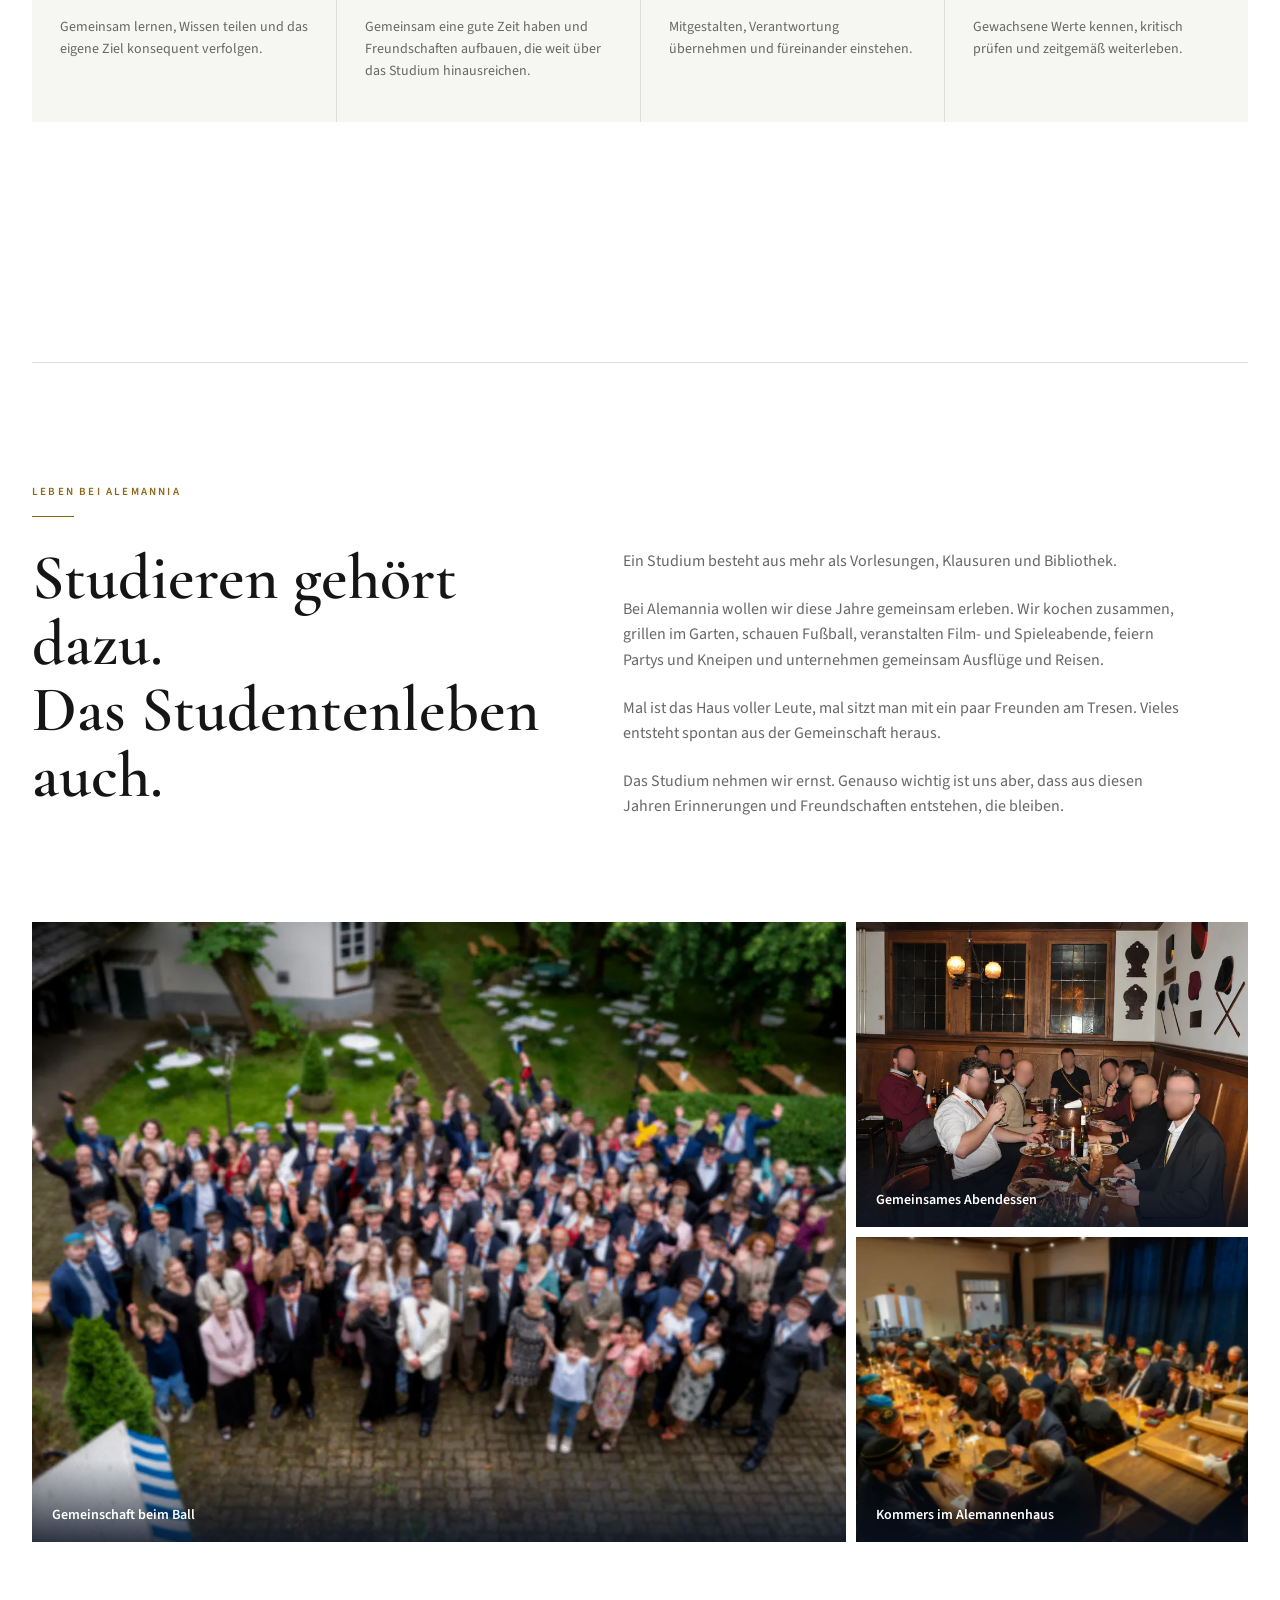
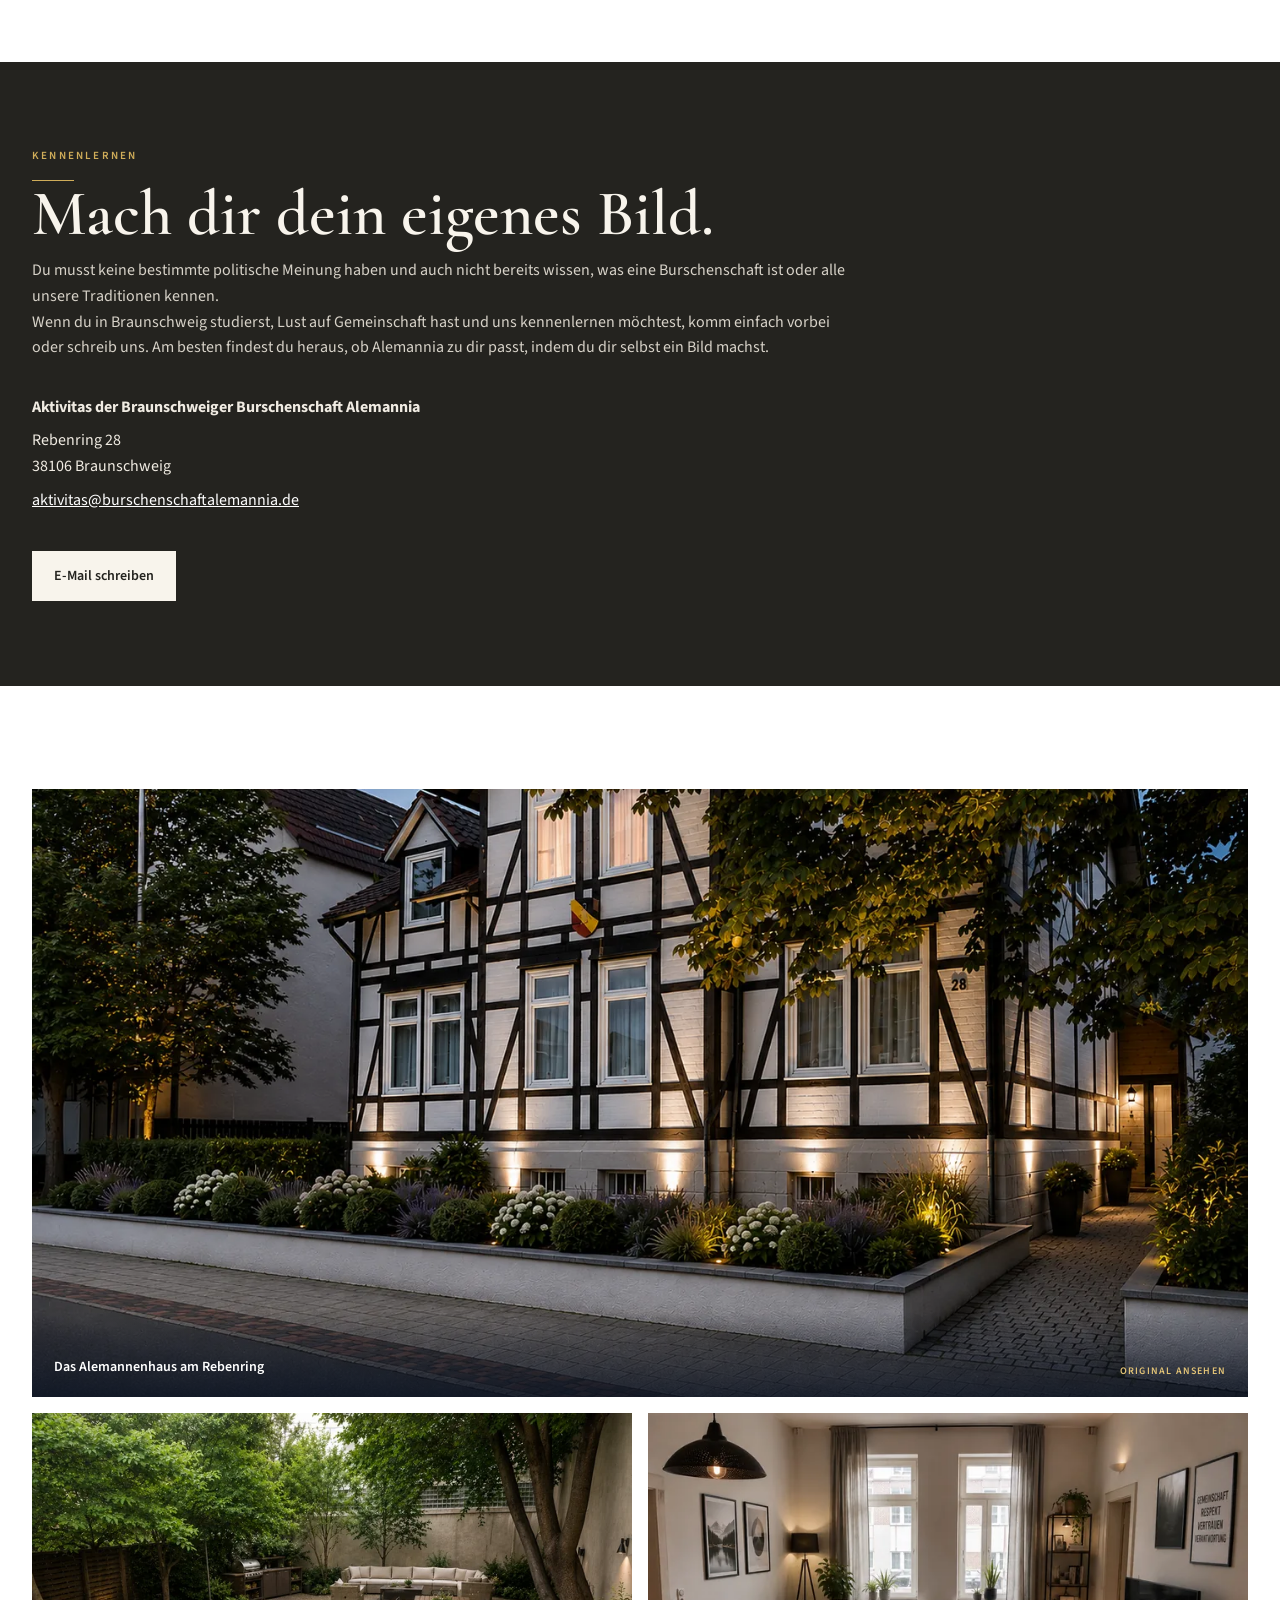
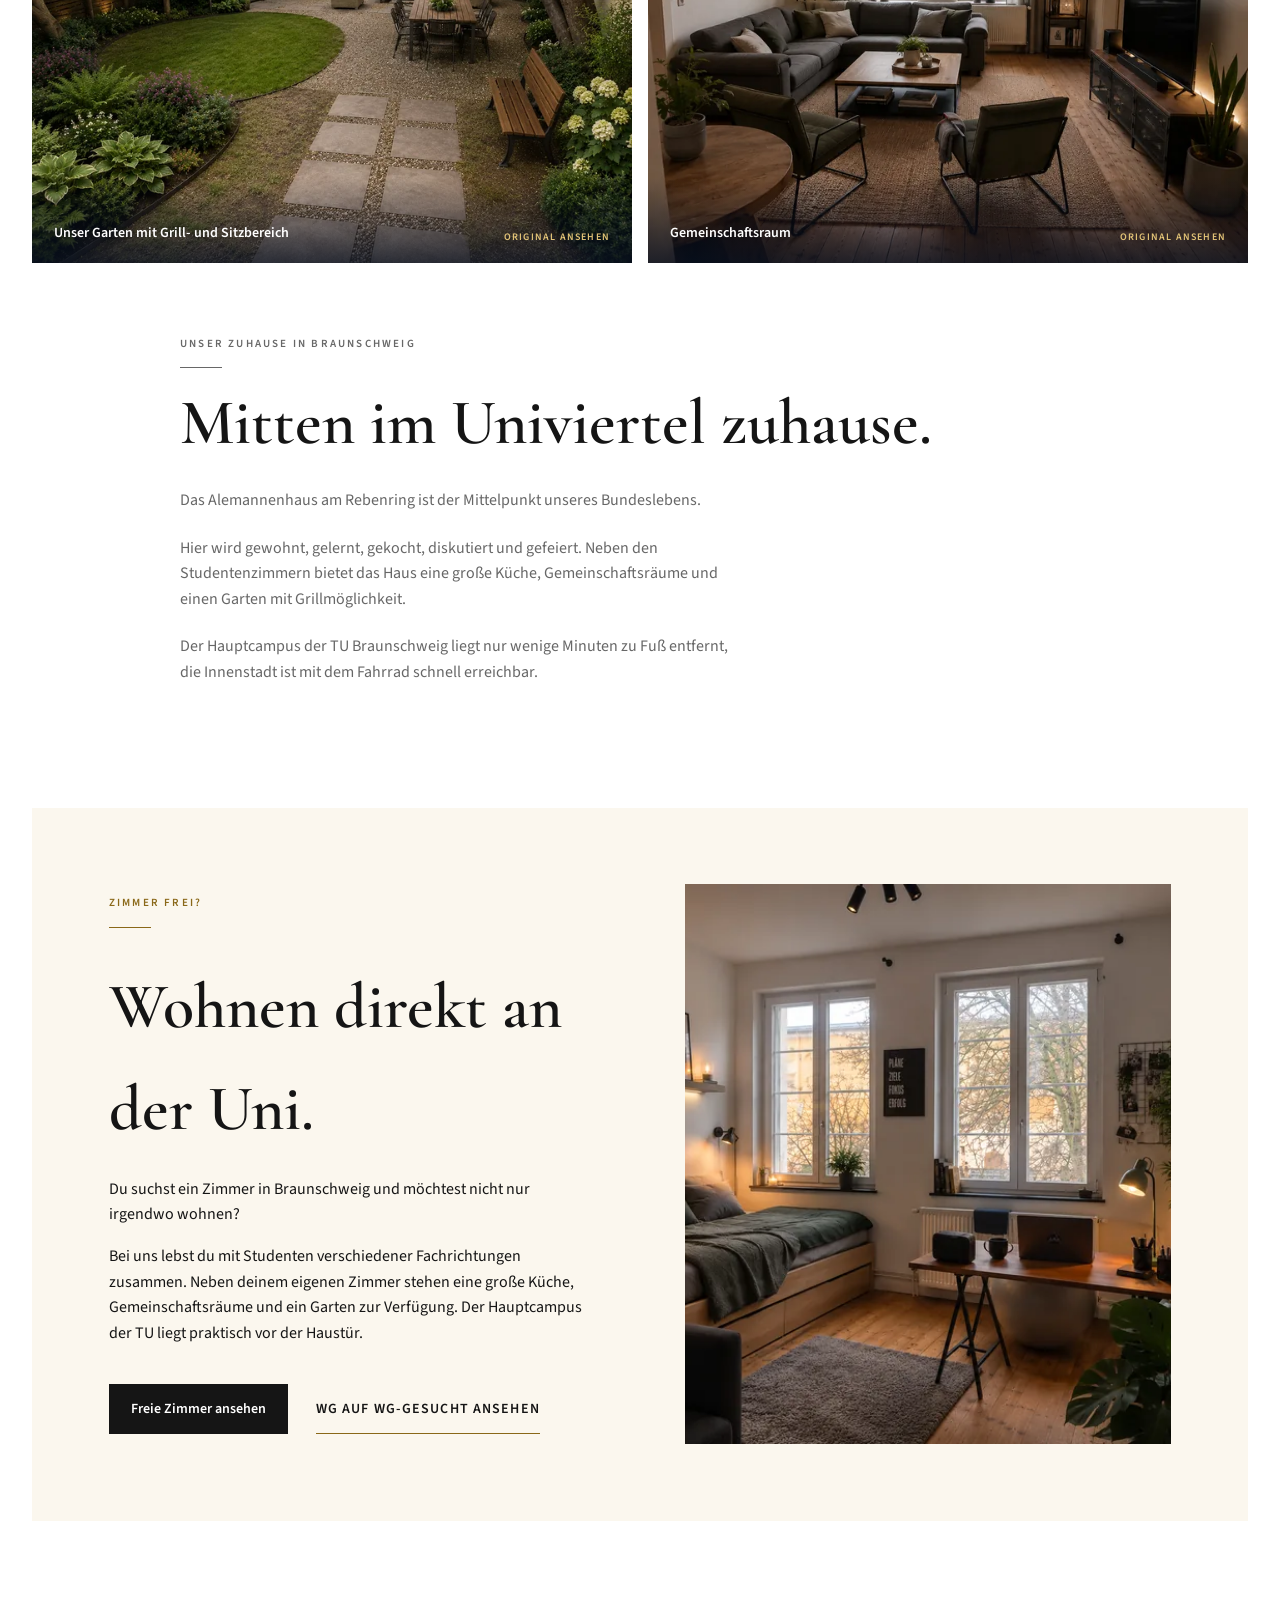
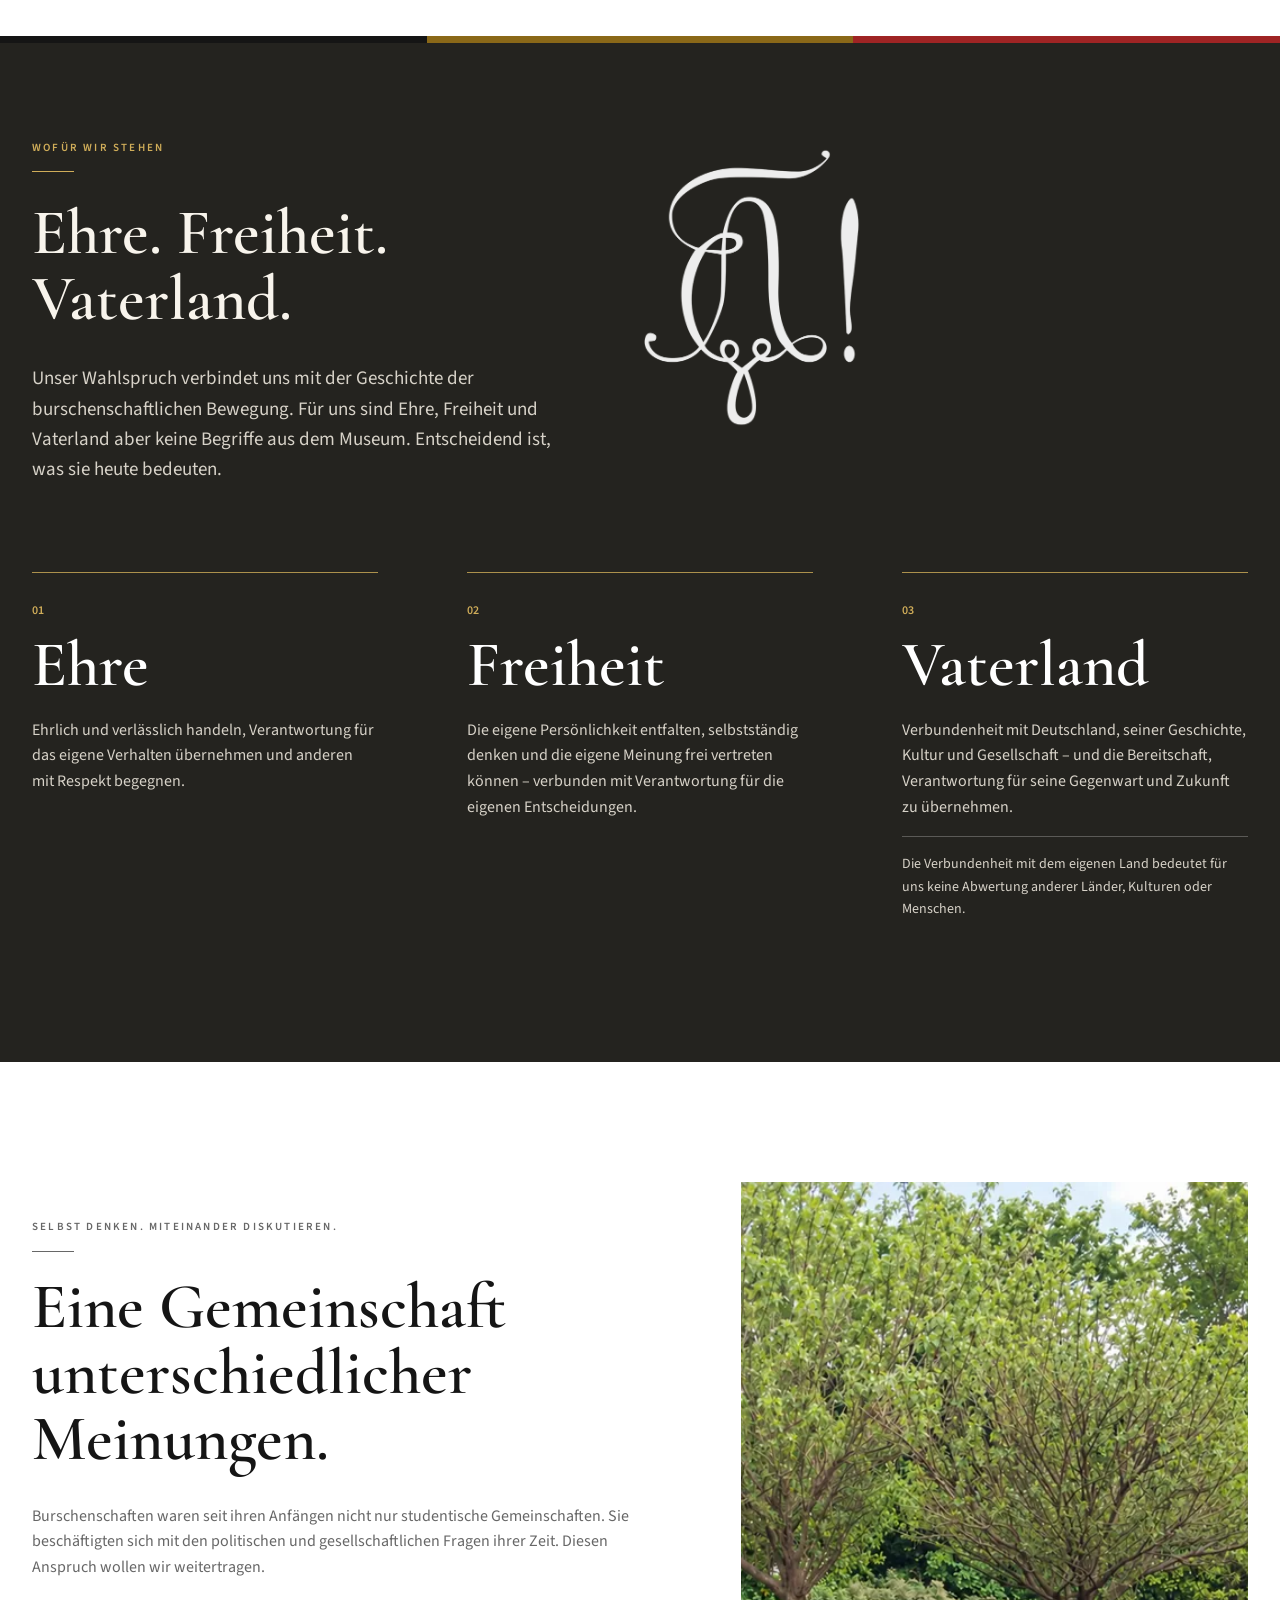
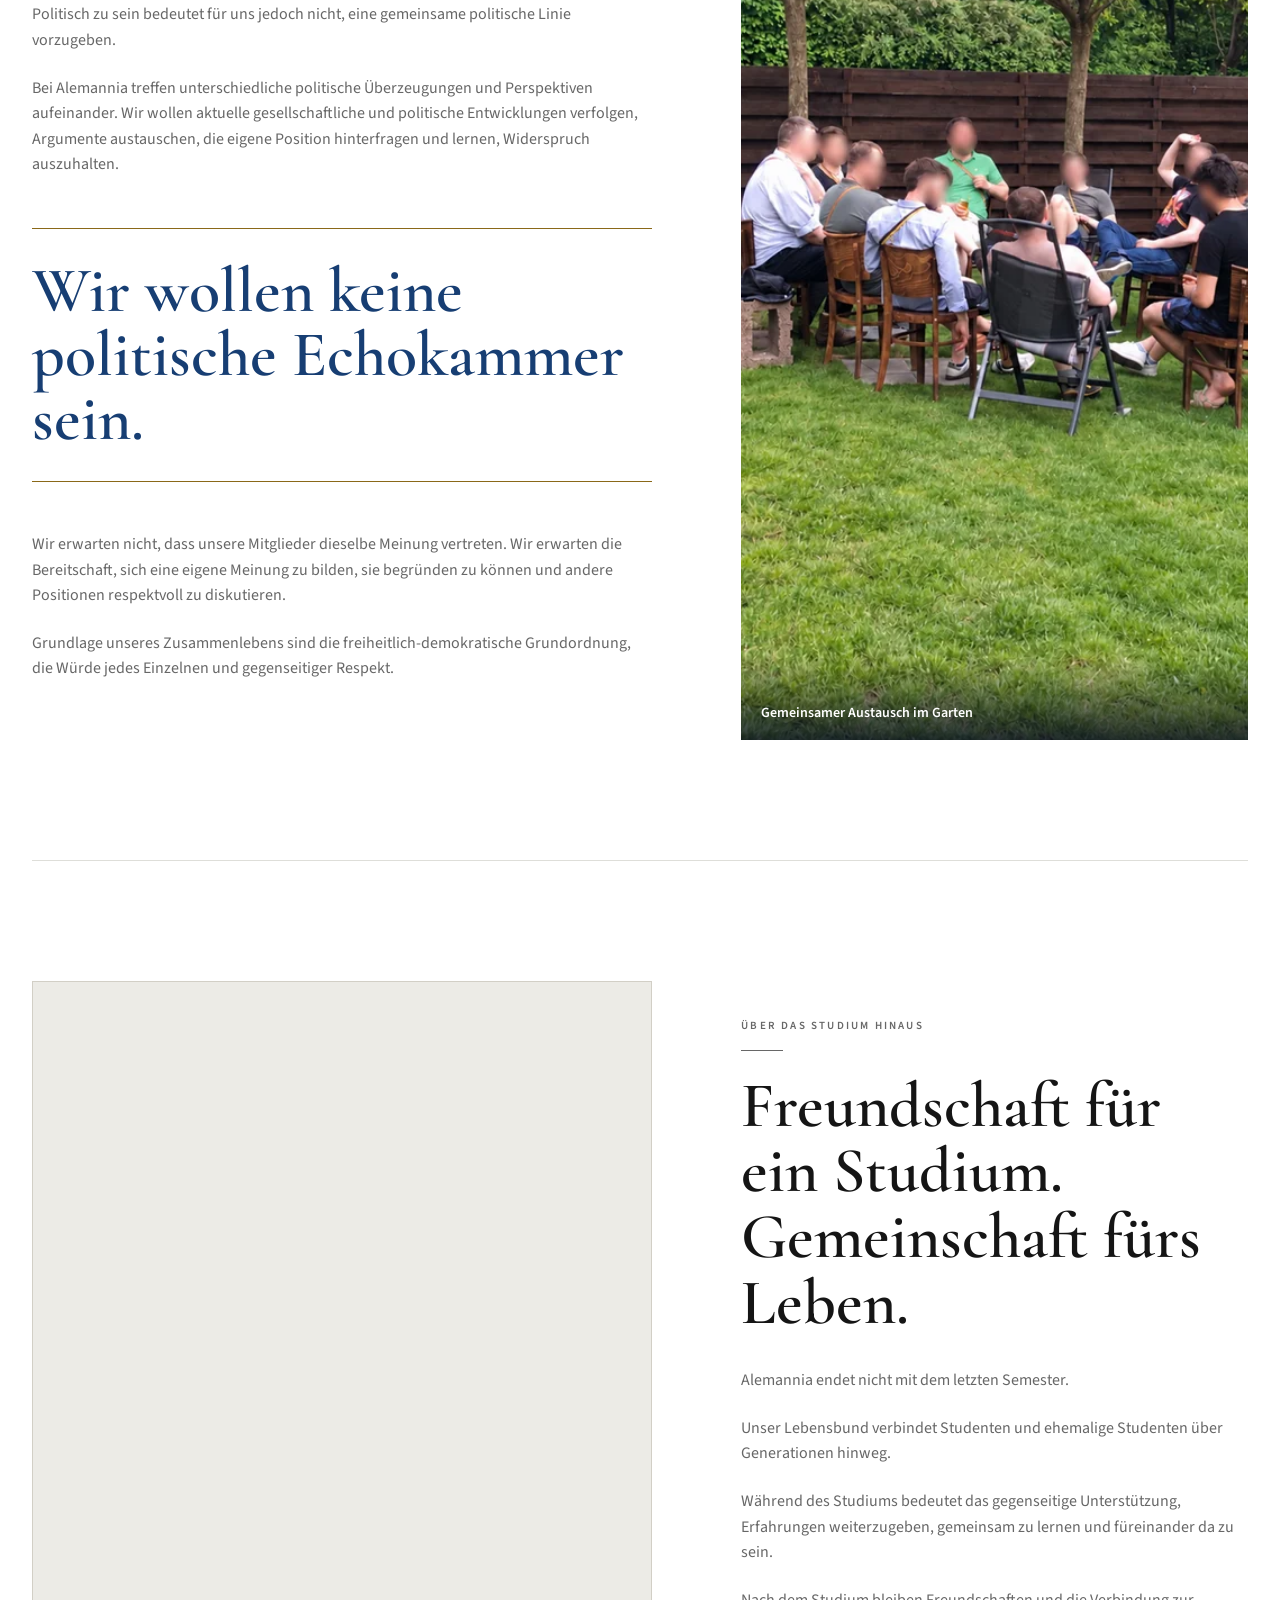
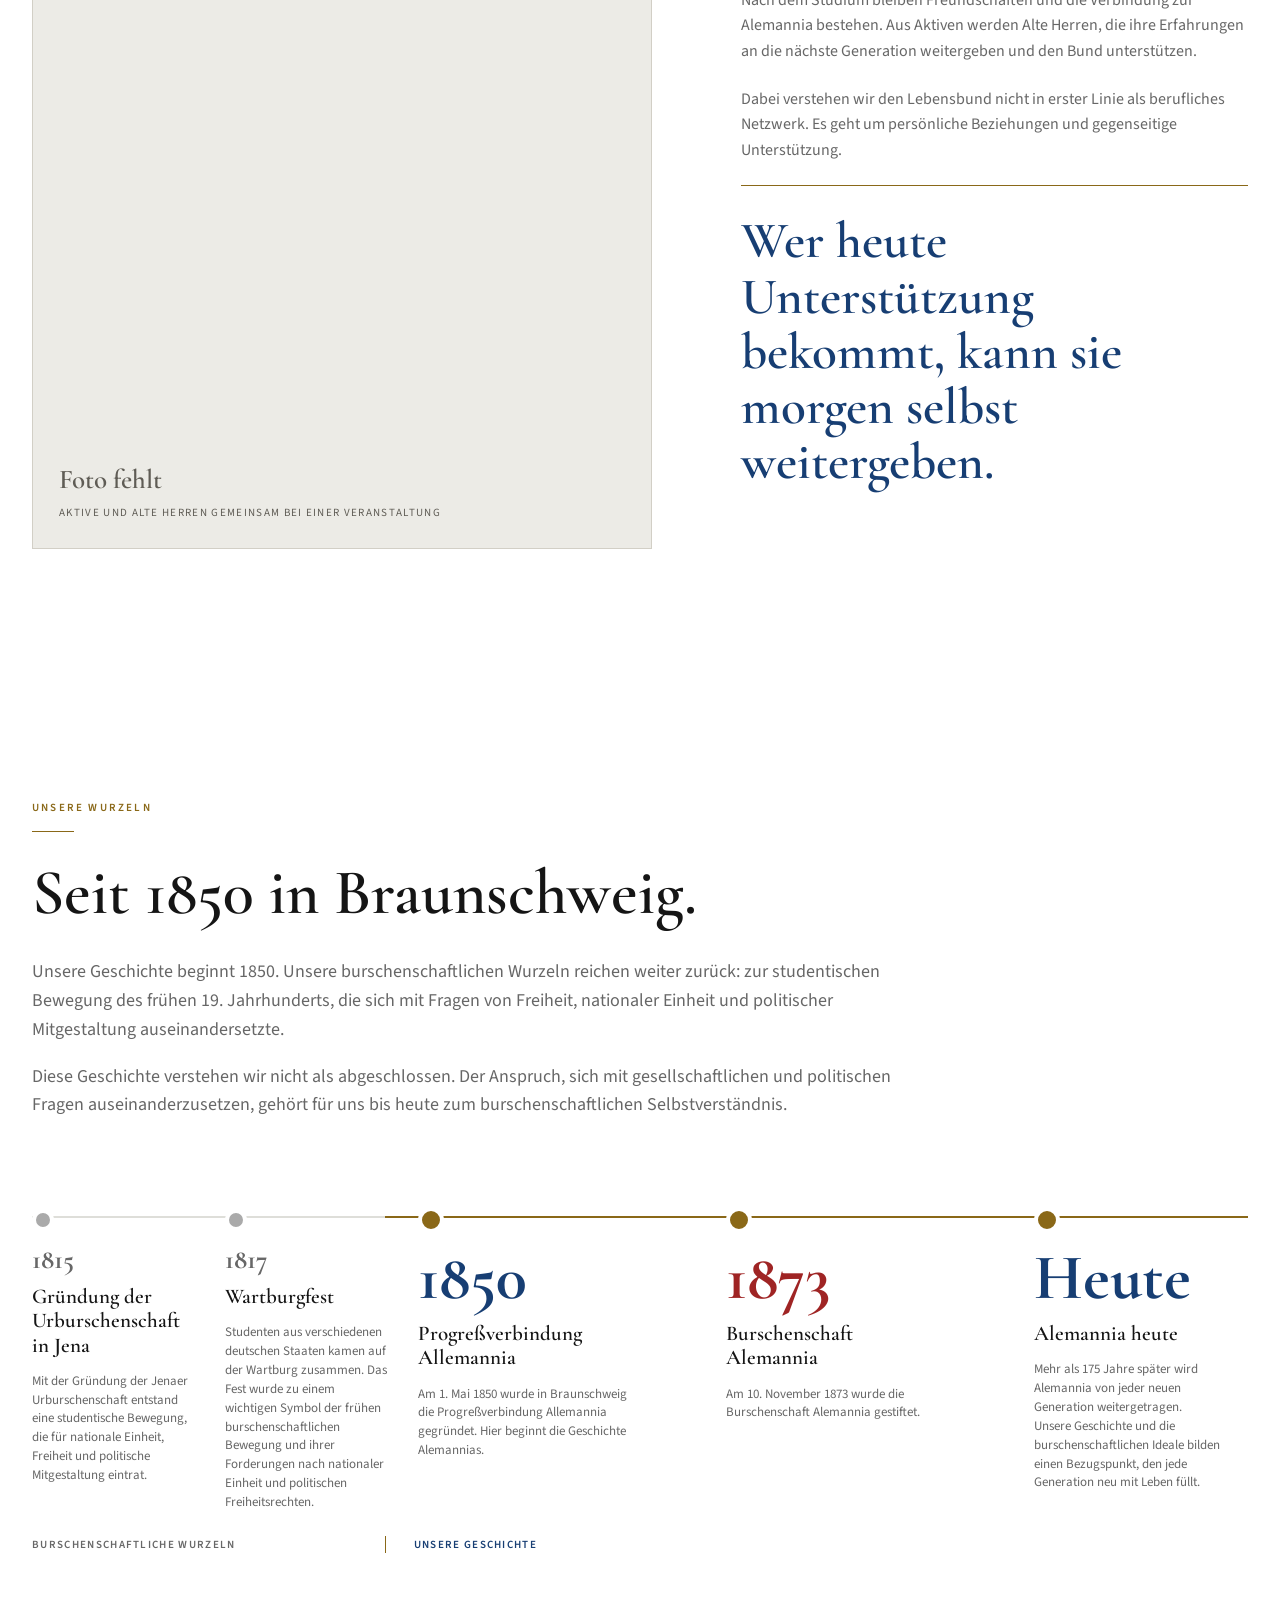
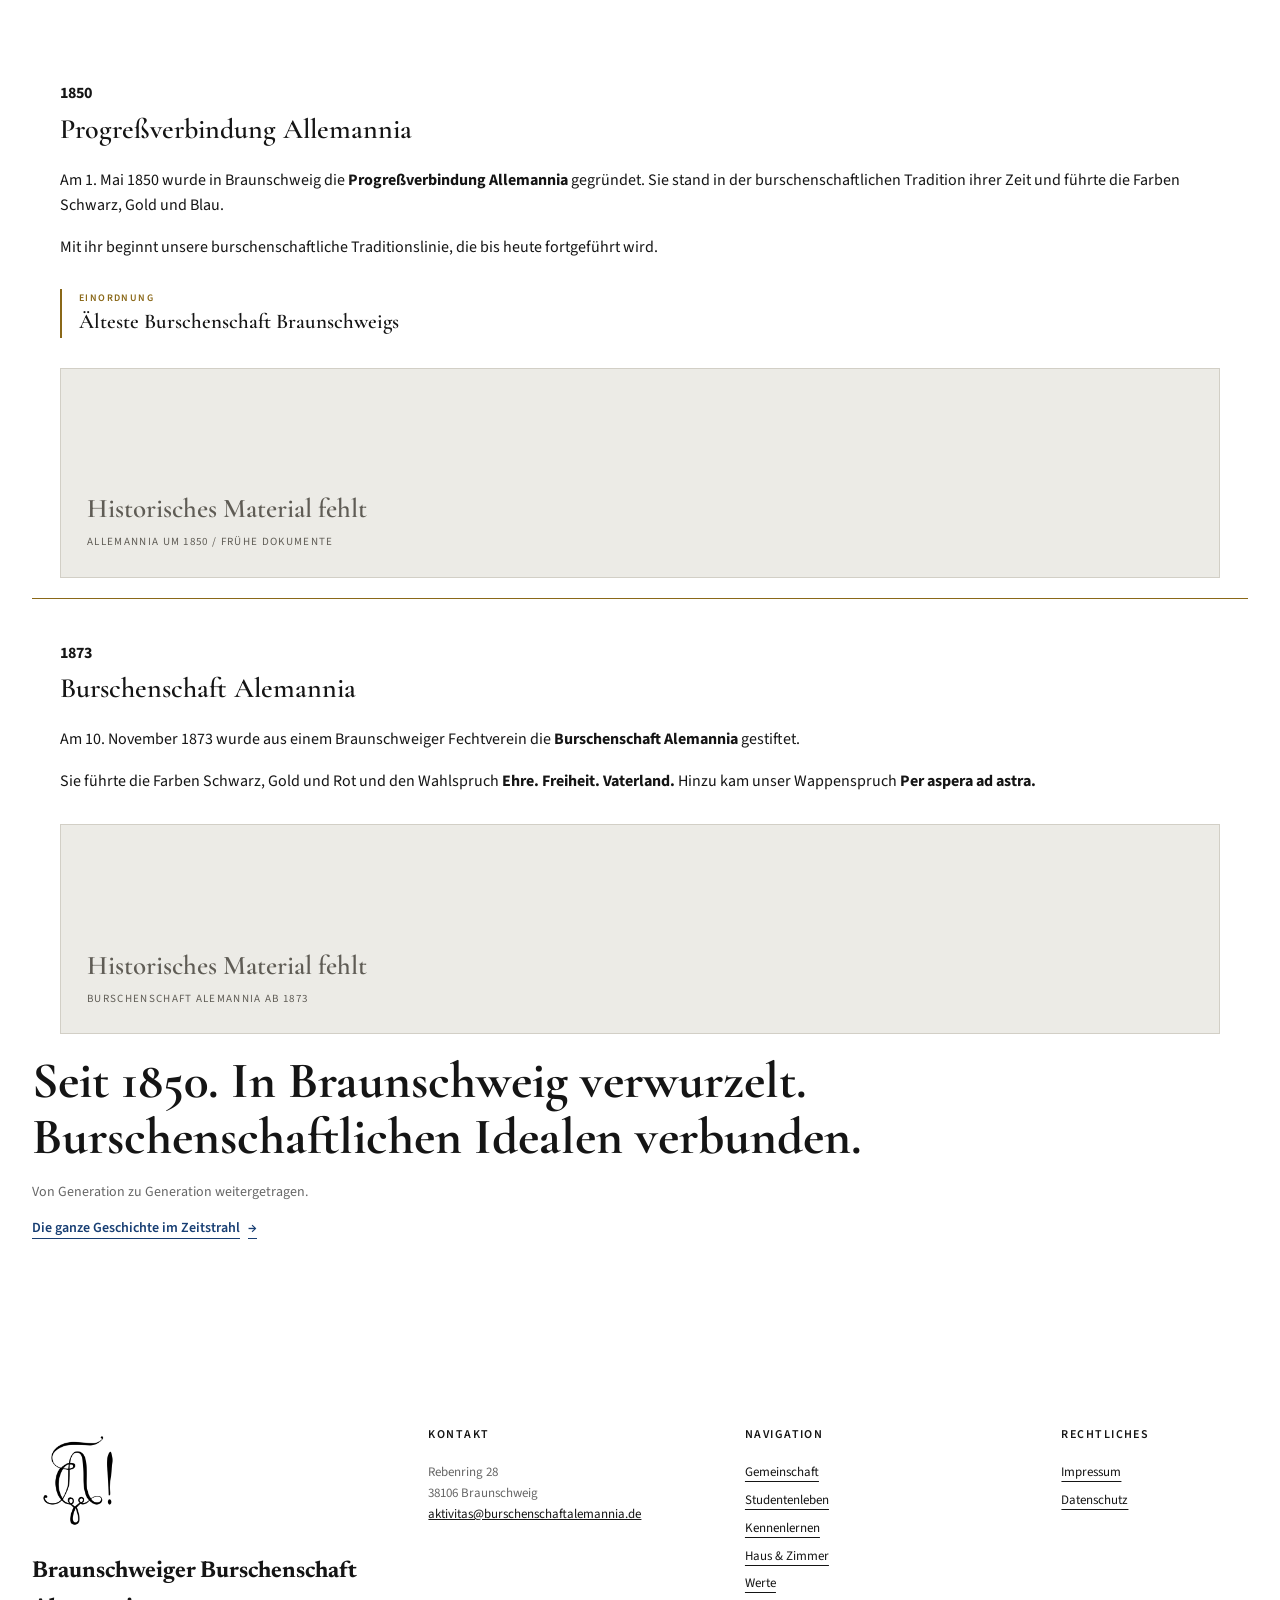
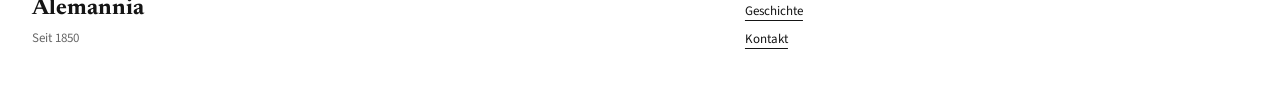
==== commit 4fd26f25: "Soften hero photo edges" ====
--- a/index.html
+++ b/index.html
@@ -10,7 +10,7 @@
   <link rel="preconnect" href="https://fonts.googleapis.com">
   <link rel="preconnect" href="https://fonts.gstatic.com" crossorigin>
   <link href="https://fonts.googleapis.com/css2?family=Cormorant+Garamond:wght@500;600&family=Newsreader:opsz,wght@6..72,500;6..72,600&family=Source+Sans+3:wght@400;500;600&display=swap" rel="stylesheet">
-  <link rel="stylesheet" href="styles.css?v=20260915-1">
+  <link rel="stylesheet" href="styles.css?v=20260915-2">
   <style>
     .brand { display: block; width: 365px; }
     .brand-wordmark { width: 100%; height: auto; }
--- a/styles.css
+++ b/styles.css
@@ -52,7 +52,7 @@
 .hero .hero-media { position: absolute; z-index: 0; inset: 0; min-height: 100%; overflow: hidden; background: var(--charcoal); }
 .hero .hero-media > picture { position: absolute; inset: 0; }
 .hero .hero-media img { position: absolute; inset: 0; width: 100%; height: 100%; object-fit: cover; object-position: center 58%; }
-.hero .hero-media::after { position: absolute; z-index: 1; inset: 0; background: linear-gradient(90deg, #fff 0%, rgba(255, 255, 255, .99) 30%, rgba(255, 255, 255, .92) 43%, rgba(255, 255, 255, .7) 54%, rgba(255, 255, 255, .18) 70%, rgba(255, 255, 255, 0) 82%); content: ""; pointer-events: none; }
+.hero .hero-media::after { position: absolute; z-index: 1; inset: 0; background: linear-gradient(180deg, rgba(255, 255, 255, .72) 0%, rgba(255, 255, 255, 0) 12%, rgba(255, 255, 255, 0) 80%, #fff 100%), linear-gradient(90deg, #fff 0%, rgba(255, 255, 255, .99) 30%, rgba(255, 255, 255, .92) 43%, rgba(255, 255, 255, .7) 54%, rgba(255, 255, 255, .18) 70%, rgba(255, 255, 255, 0) 82%); content: ""; pointer-events: none; }
 .media-placeholder.hero-media { display: flex; padding: 36px; }
 .media-placeholder.hero-media::before { align-self: center; margin: auto; color: #aaa69b; font-size: 11px; font-weight: 600; letter-spacing: .18em; content: "FOTO FEHLT"; text-transform: uppercase; }
 .section { padding-block: 120px; }
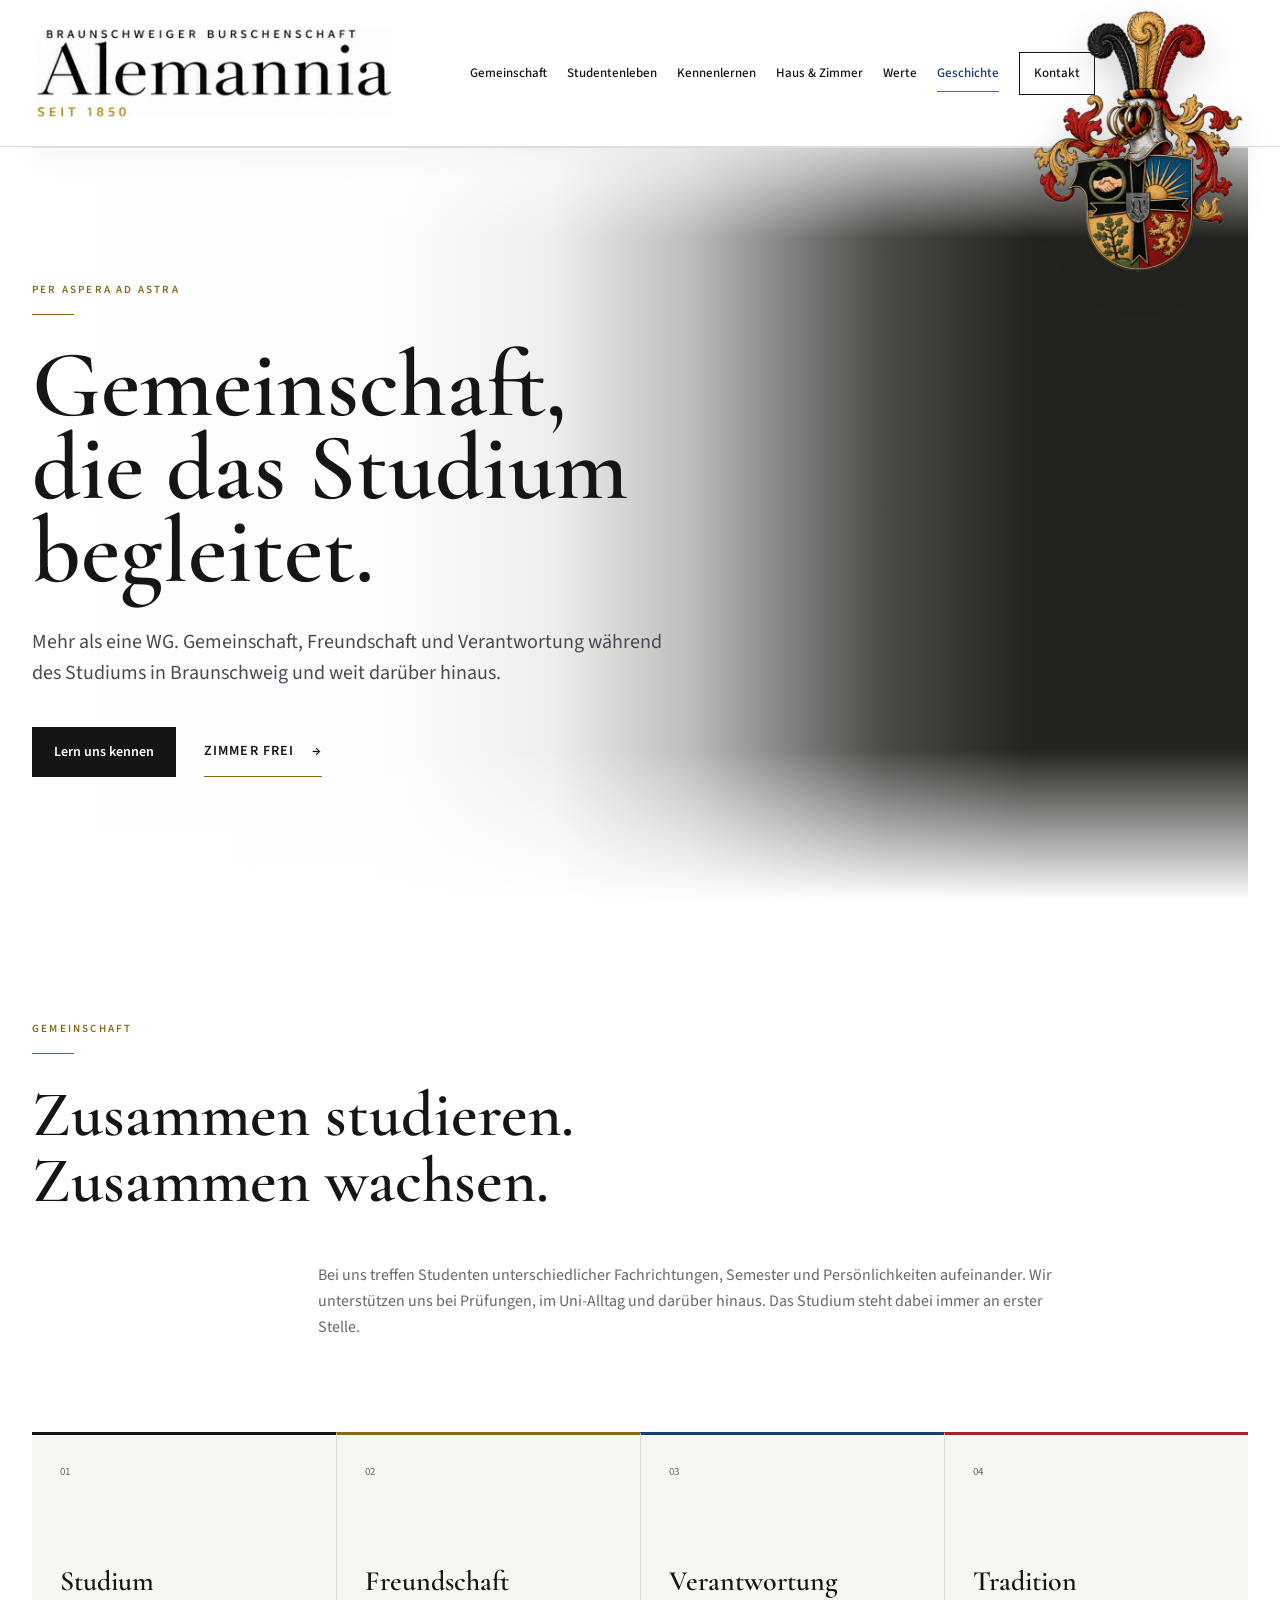
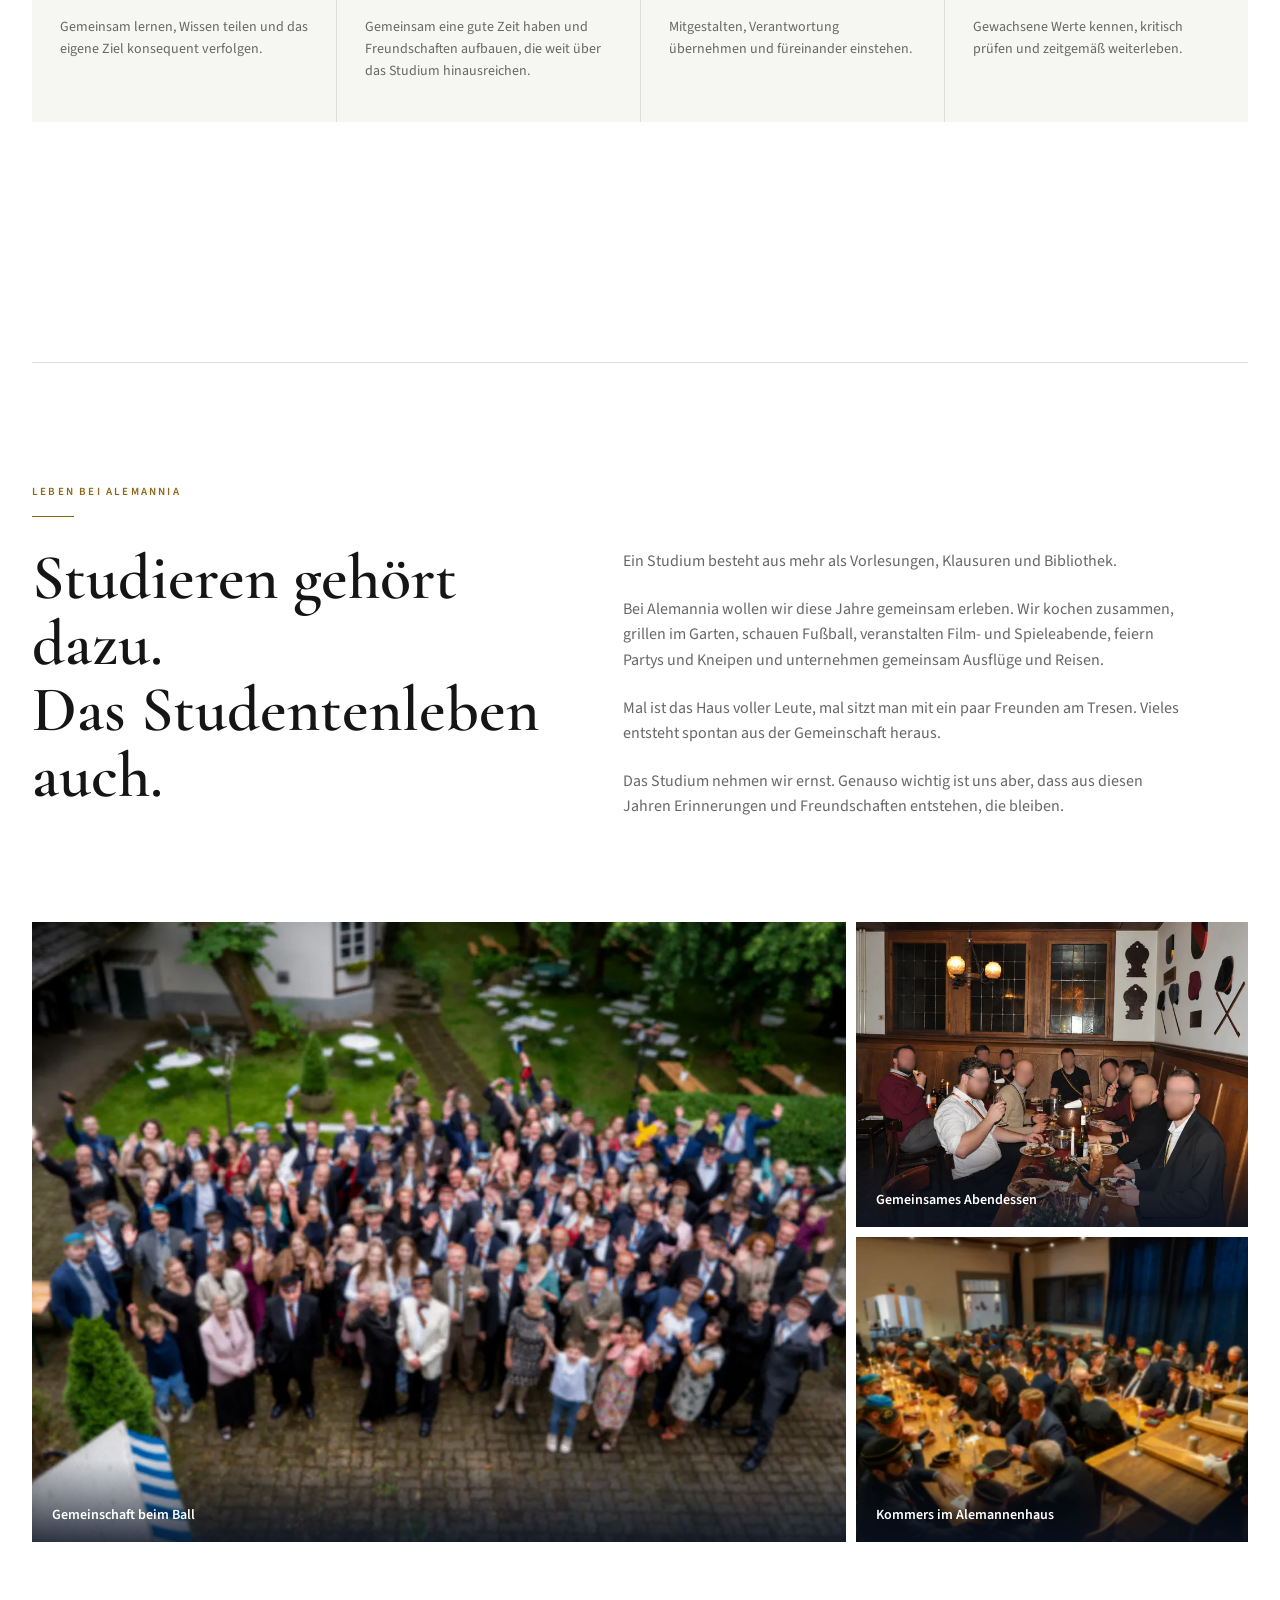
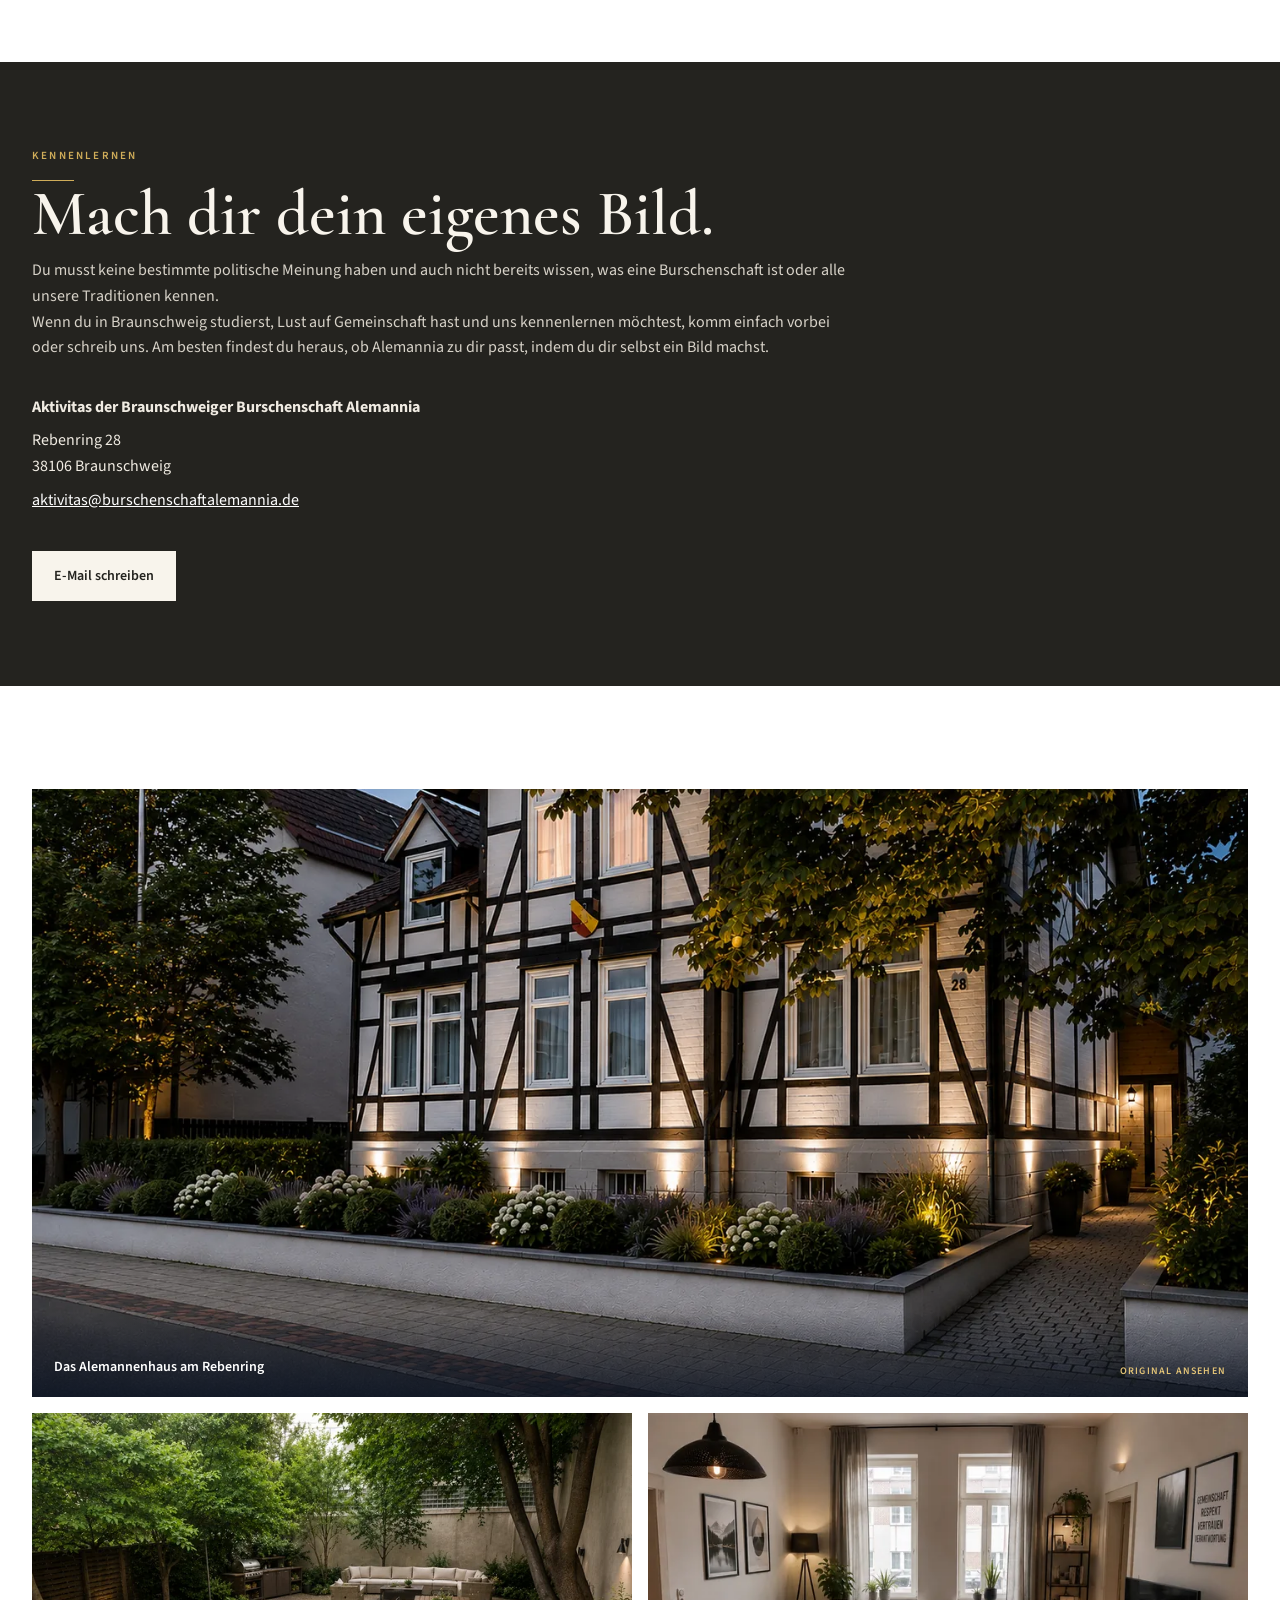
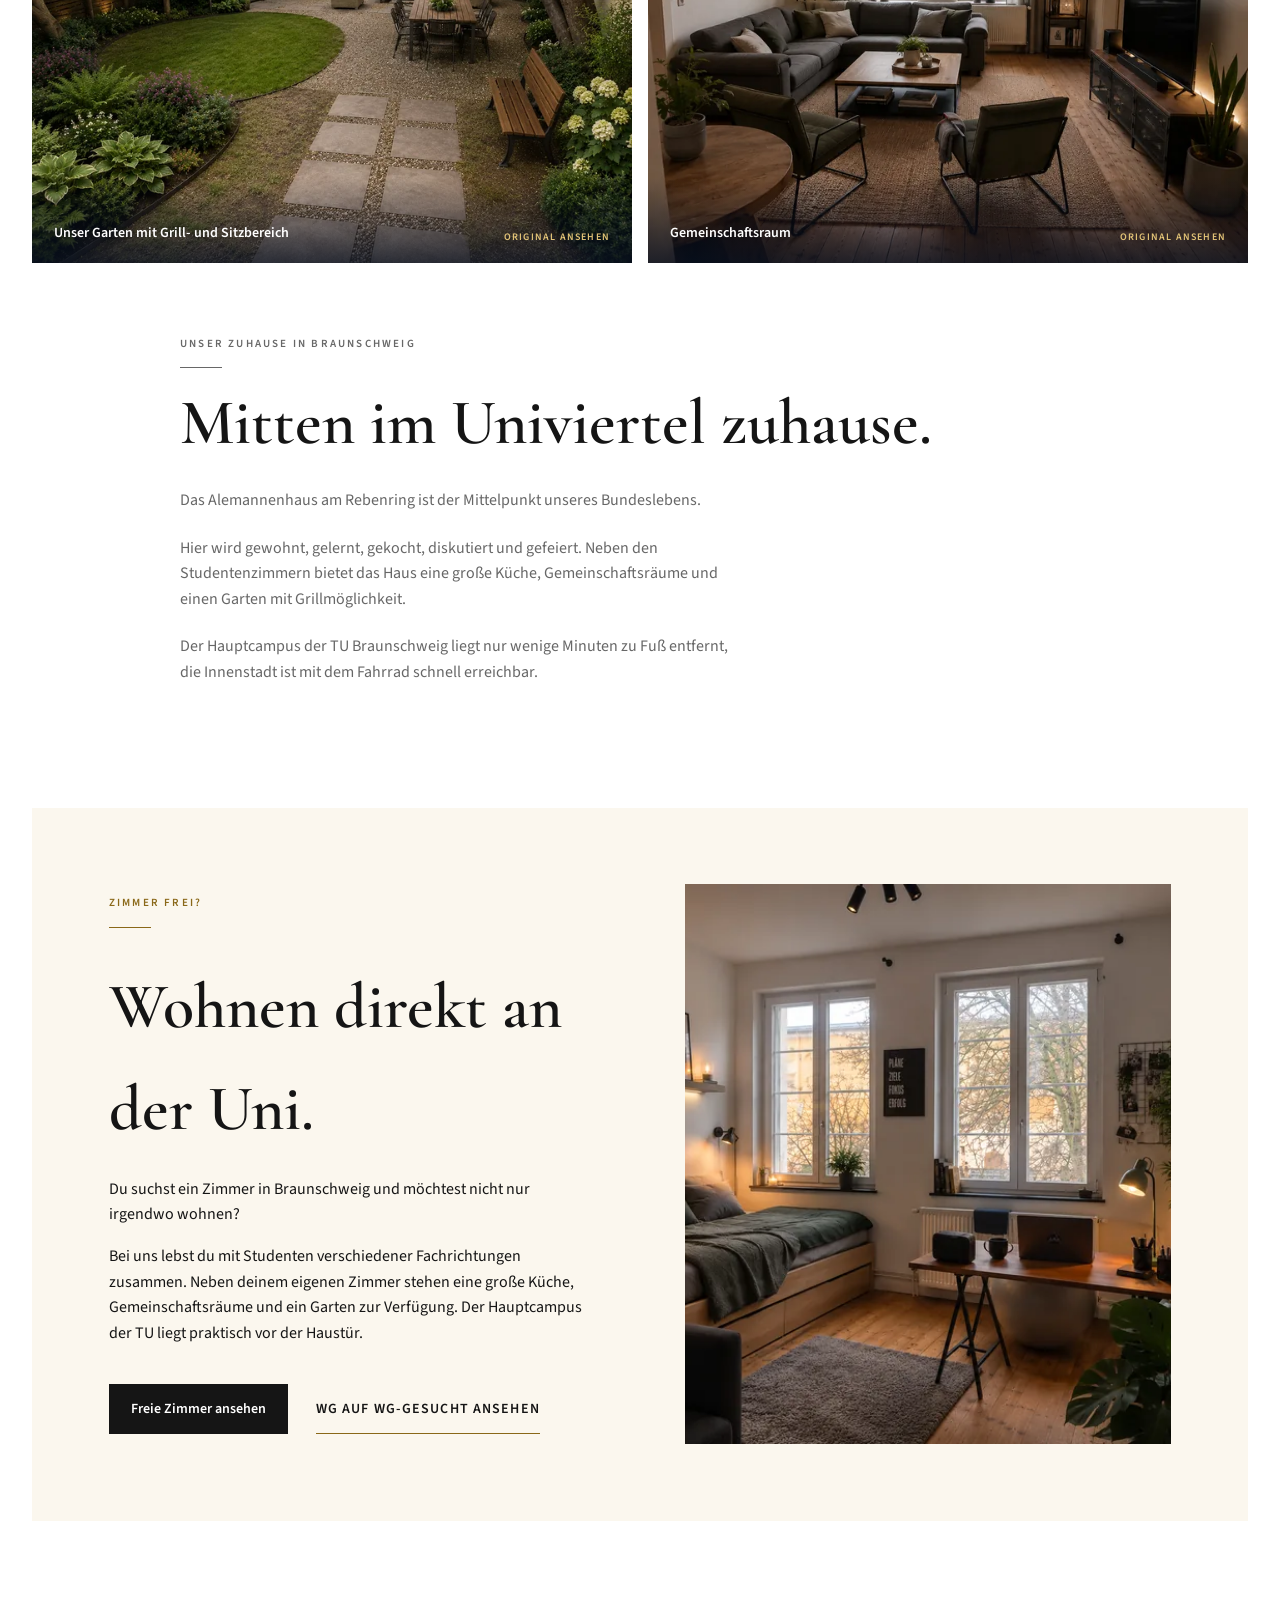
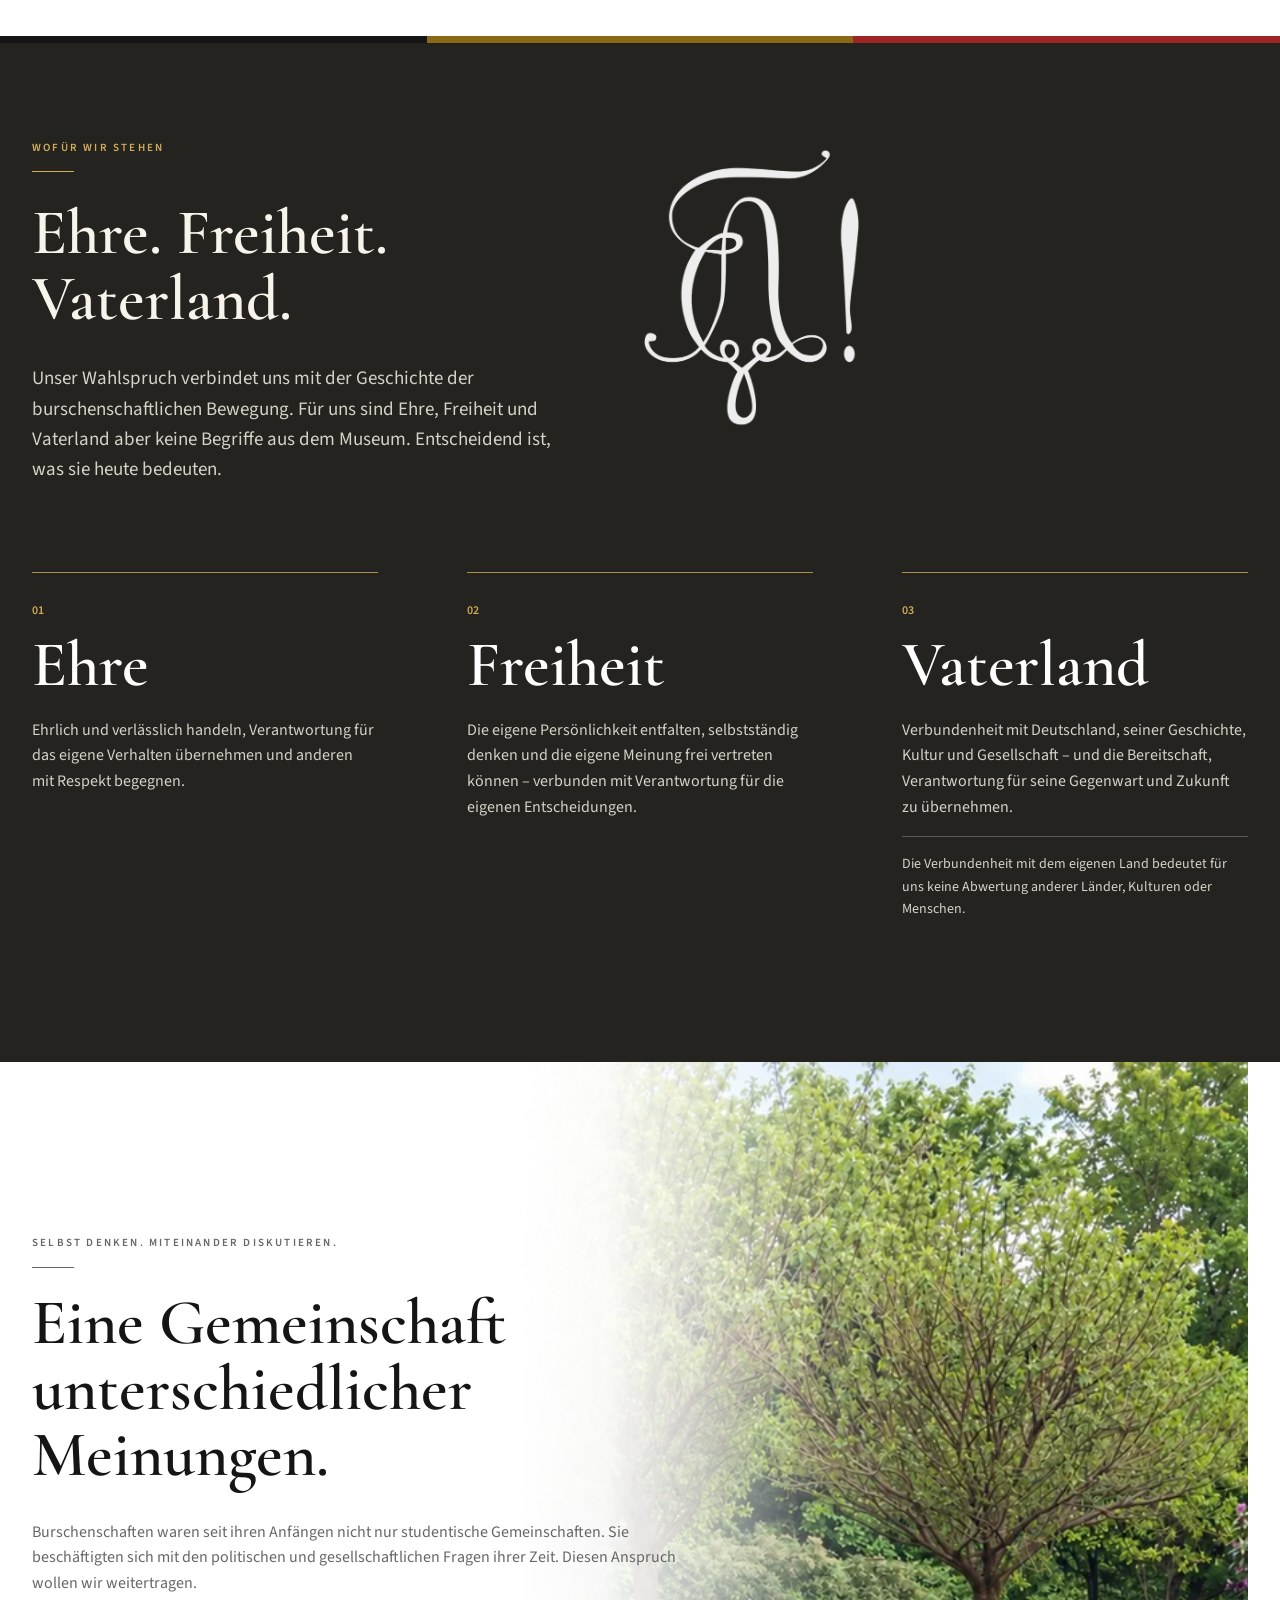
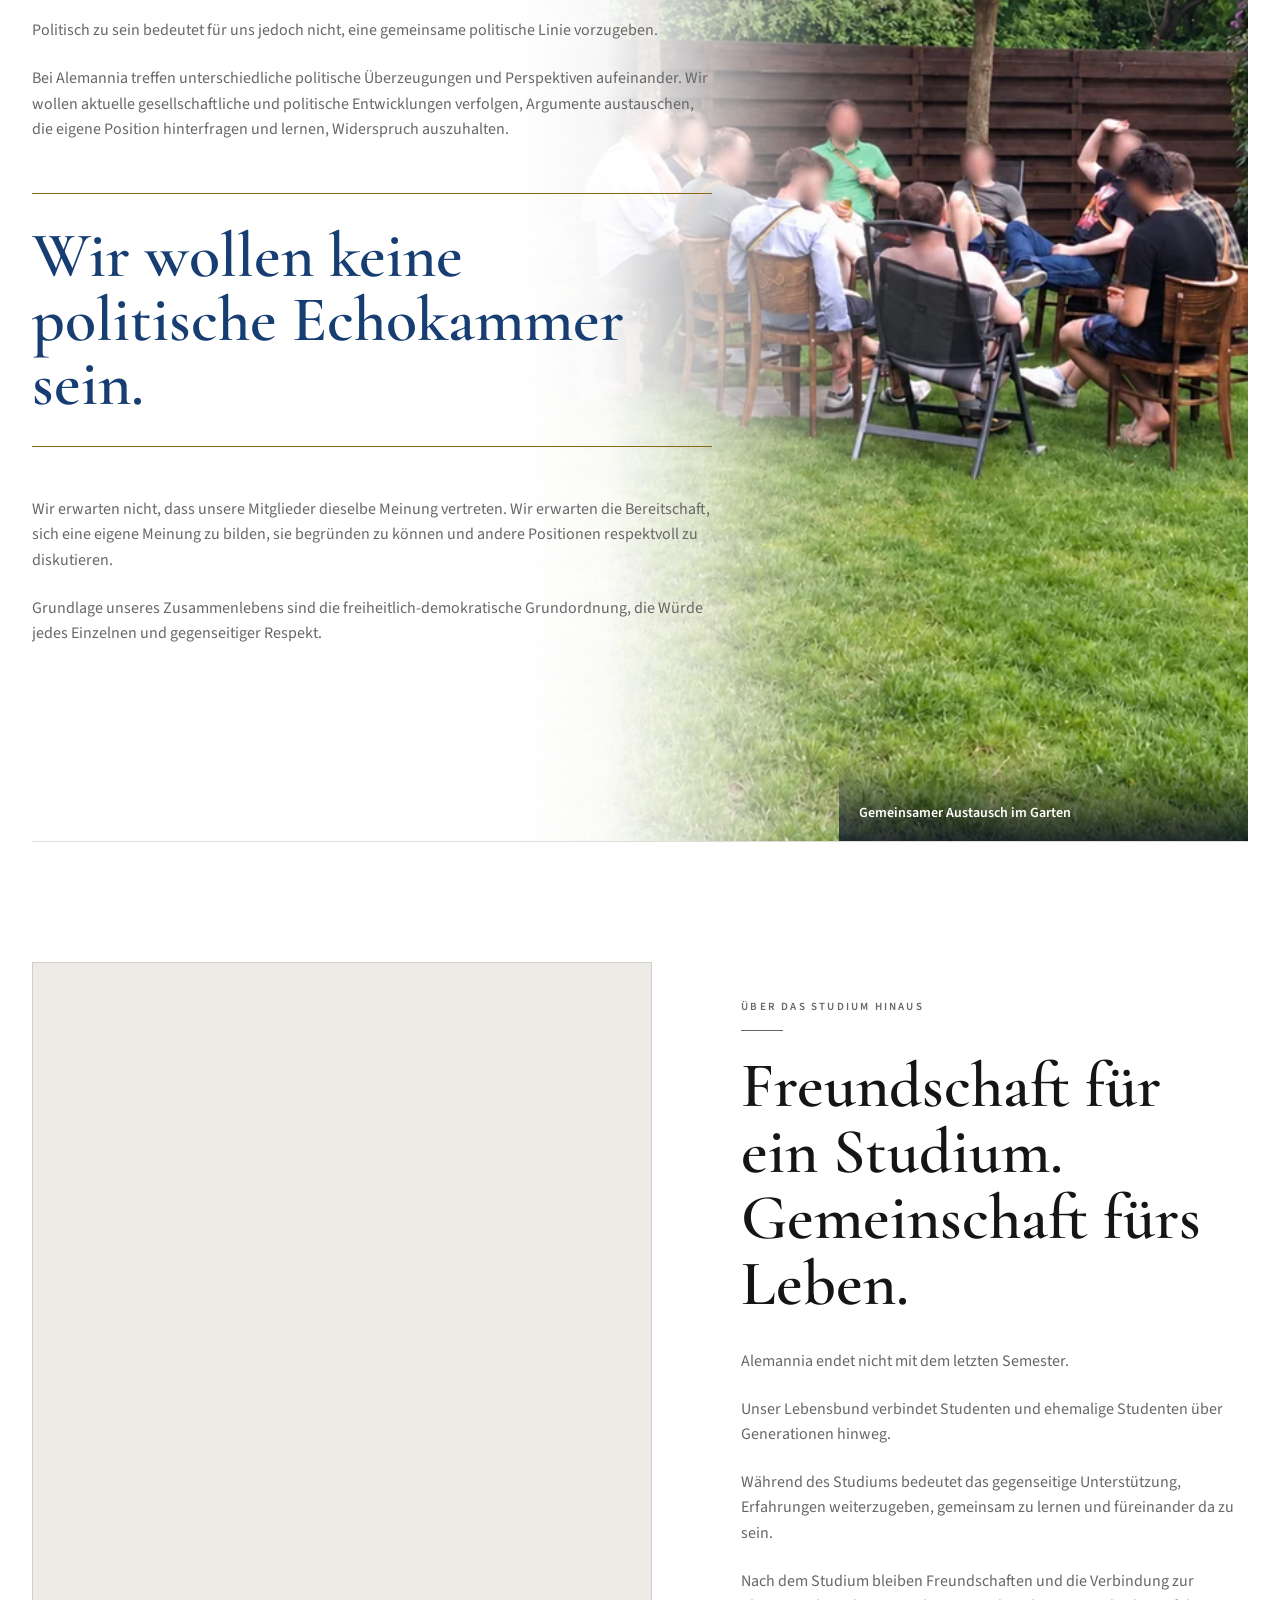
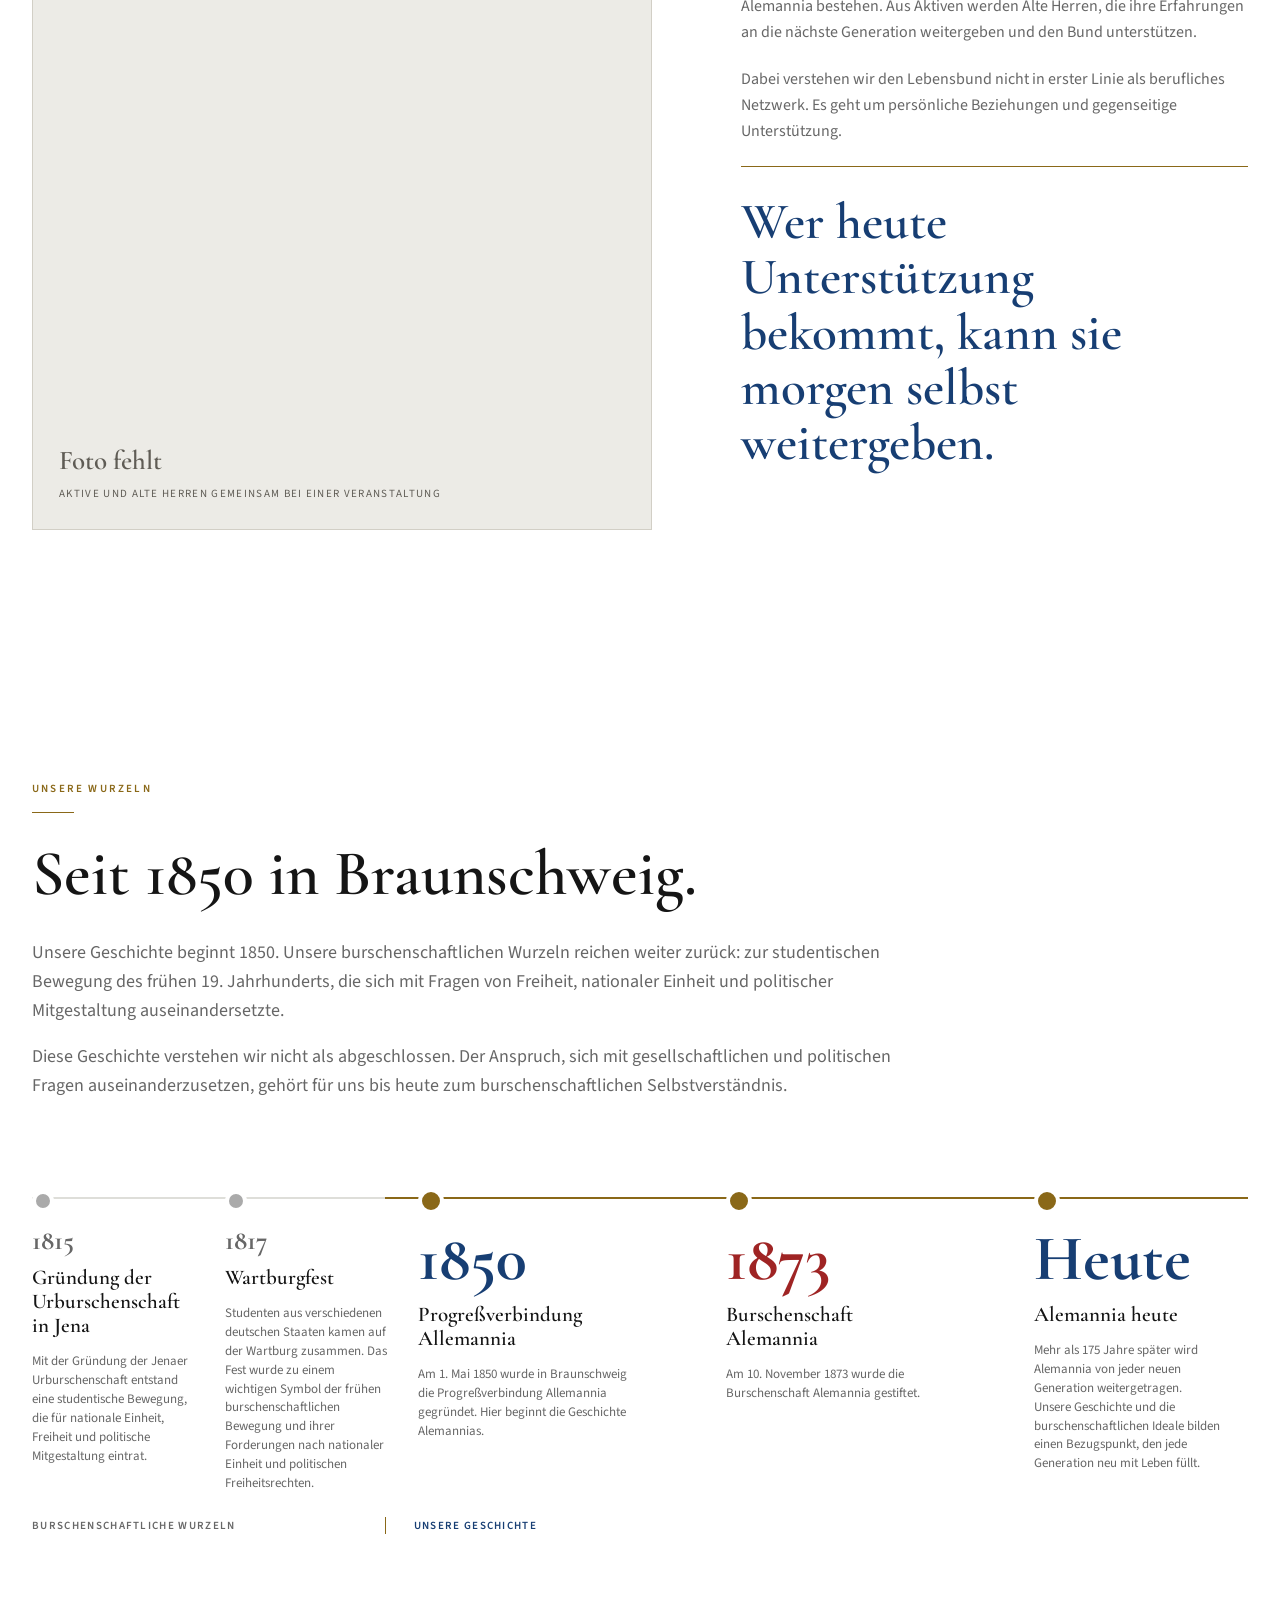
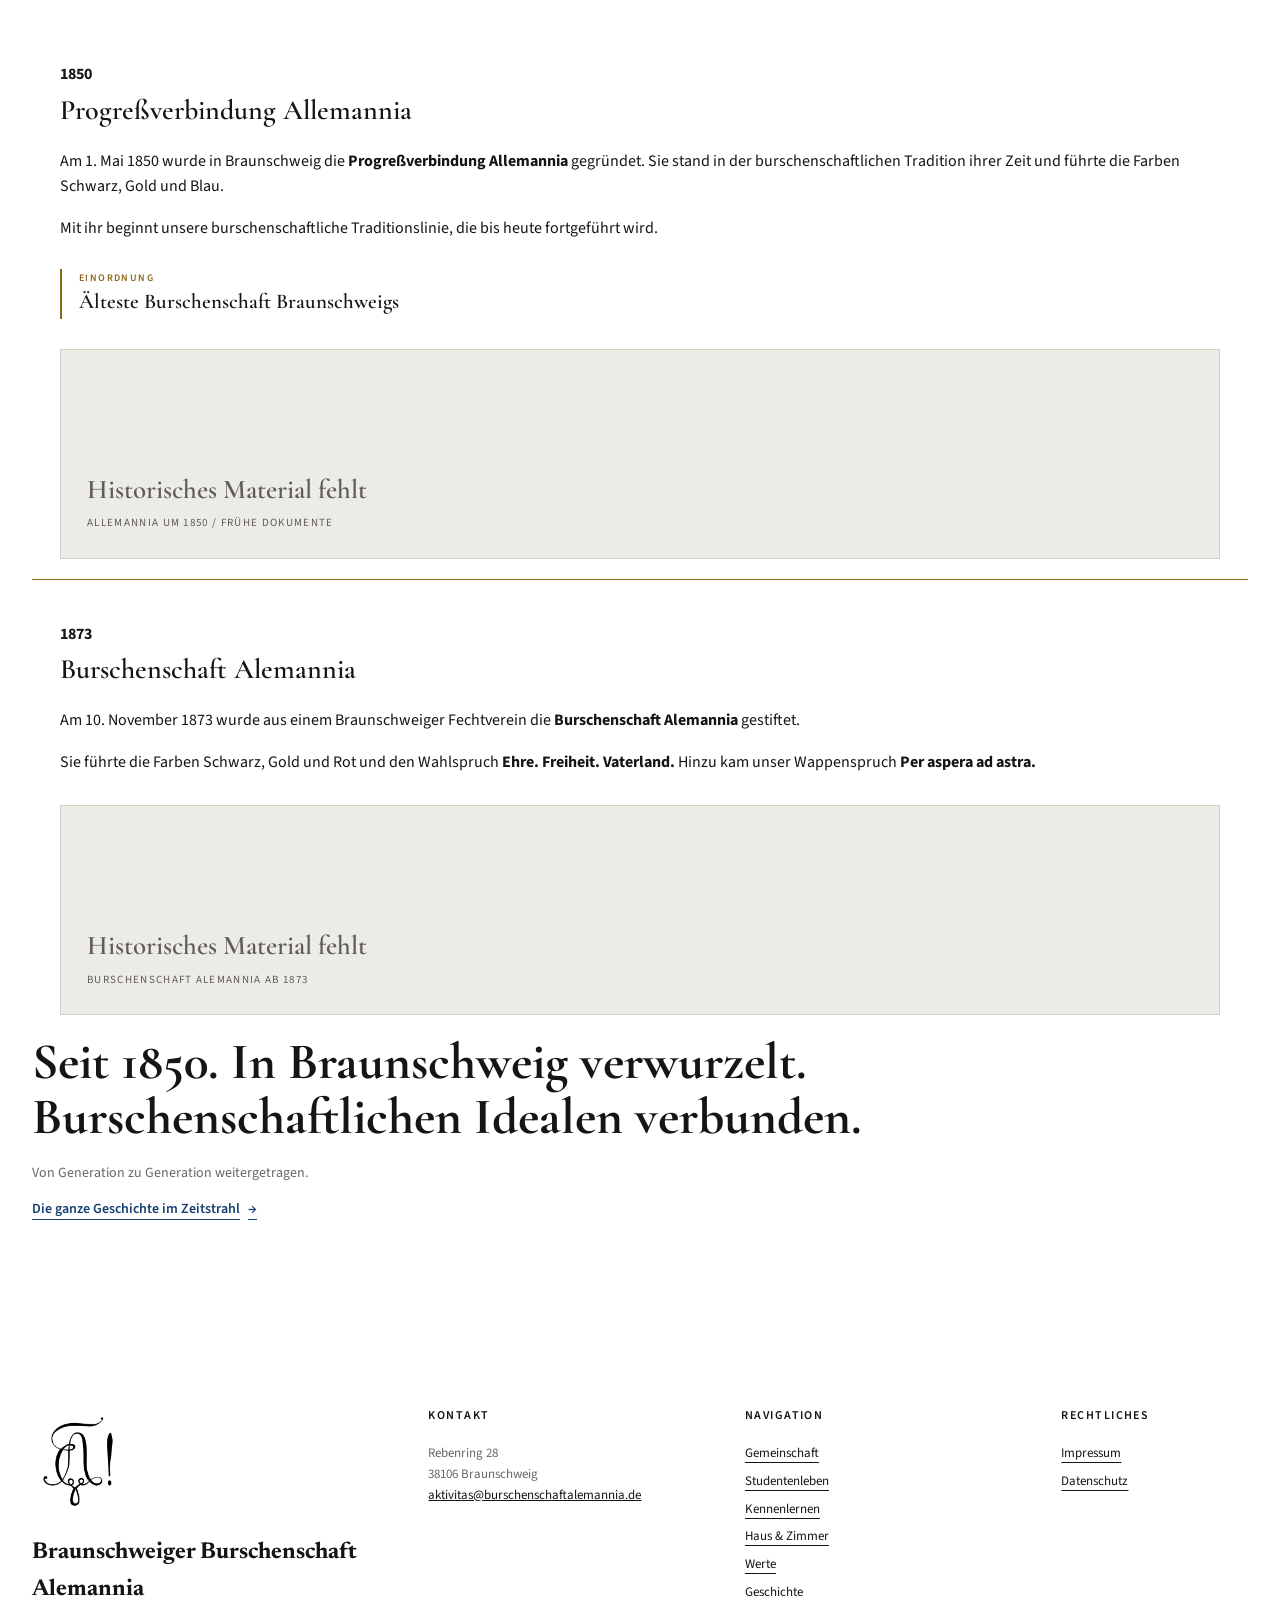
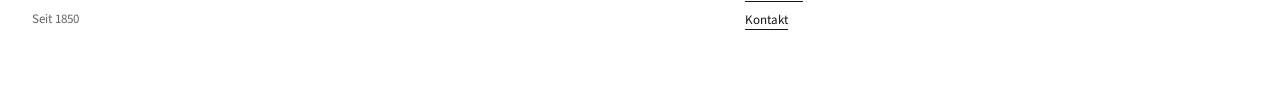
==== commit 0886f087: "Expand and blend garden discussion photo" ====
--- a/index.html
+++ b/index.html
@@ -10,7 +10,7 @@
   <link rel="preconnect" href="https://fonts.googleapis.com">
   <link rel="preconnect" href="https://fonts.gstatic.com" crossorigin>
   <link href="https://fonts.googleapis.com/css2?family=Cormorant+Garamond:wght@500;600&family=Newsreader:opsz,wght@6..72,500;6..72,600&family=Source+Sans+3:wght@400;500;600&display=swap" rel="stylesheet">
-  <link rel="stylesheet" href="styles.css?v=20260915-2">
+  <link rel="stylesheet" href="styles.css?v=20260915-3">
   <style>
     .brand { display: block; width: 365px; }
     .brand-wordmark { width: 100%; height: auto; }
@@ -30,10 +30,16 @@
     .value-columns span { display: block; margin-bottom: 15px; color: var(--gold); font-size: 12px; font-weight: 600; }
     .value-columns h3 { margin-bottom: 22px; color: #fff; font-size: clamp(46px, 5vw, 70px); line-height: .95; }
     .values-section .fine-print { border-top-color: rgba(255, 255, 255, .25); }
-    .discussion-section, .bond-section { align-items: stretch; gap: clamp(48px, 7vw, 100px); }
-    .discussion-section .split-copy, .bond-section .split-copy { padding-block: 36px; }
+    .discussion-section { position: relative; display: block; min-height: 900px; overflow: hidden; }
+    .discussion-section .split-copy { position: relative; z-index: 2; width: 58%; max-width: 680px; padding-block: 52px; }
+    .discussion-section .portrait-media { position: absolute; z-index: 0; inset: 0 0 0 40%; min-height: 900px; }
+    .discussion-section .portrait-media img { object-position: center 55%; }
+    .discussion-section .portrait-media::after { position: absolute; z-index: 1; inset: 0; background: linear-gradient(90deg, #fff 0%, rgba(255, 255, 255, .96) 12%, rgba(255, 255, 255, .7) 25%, rgba(255, 255, 255, .18) 42%, rgba(255, 255, 255, 0) 56%); content: ""; pointer-events: none; }
+    .discussion-section .portrait-media figcaption { z-index: 2; left: 44%; }
+    .bond-section { align-items: stretch; gap: clamp(48px, 7vw, 100px); }
+    .bond-section .split-copy { padding-block: 36px; }
     .discussion-section blockquote { margin: 50px 0; padding: 30px 0; border-block: 1px solid var(--gold); color: var(--blue); font-family: "Cormorant Garamond", serif; font-size: clamp(44px, 5vw, 72px); font-weight: 600; line-height: 1; }
-    .discussion-section .portrait-media, .bond-section .portrait-media { min-height: 760px; }
+    .bond-section .portrait-media { min-height: 760px; }
     .highlight-line { margin-top: 42px; padding-top: 28px; border-top: 1px solid var(--gold); color: var(--blue) !important; font-family: "Cormorant Garamond", serif; font-size: clamp(34px, 4vw, 52px); font-weight: 600; line-height: 1.08; }
     .history-section { display: block; }
     .history-intro { max-width: 860px; color: var(--muted); font-size: 18px; }
@@ -107,7 +113,12 @@
       .values-section .section-heading { padding-right: 0; }
       .values-zirkel { position: static; width: min(70vw, 300px); height: auto; margin: 50px auto 0; }
       .value-columns { gap: 44px; margin-top: 66px; }
-      .discussion-section .portrait-media, .bond-section .portrait-media { min-height: 520px; }
+      .discussion-section { display: grid; min-height: 0; overflow: visible; }
+      .discussion-section .split-copy { width: auto; max-width: 650px; padding-block: 36px; }
+      .discussion-section .portrait-media { position: relative; inset: auto; min-height: 520px; }
+      .discussion-section .portrait-media::after { display: none; }
+      .discussion-section .portrait-media figcaption { left: 0; }
+      .bond-section .portrait-media { min-height: 520px; }
       .history-milestones { grid-template-columns: 1fr; gap: 0; margin-block: 56px 28px; padding-left: 30px; }
       .history-milestones::before { top: 0; right: auto; bottom: 0; left: 7px; width: 2px; height: auto; background: linear-gradient(var(--line) 0 37%, var(--gold) 37% 100%); }
       .history-milestones li { padding: 0 0 42px 20px; }
